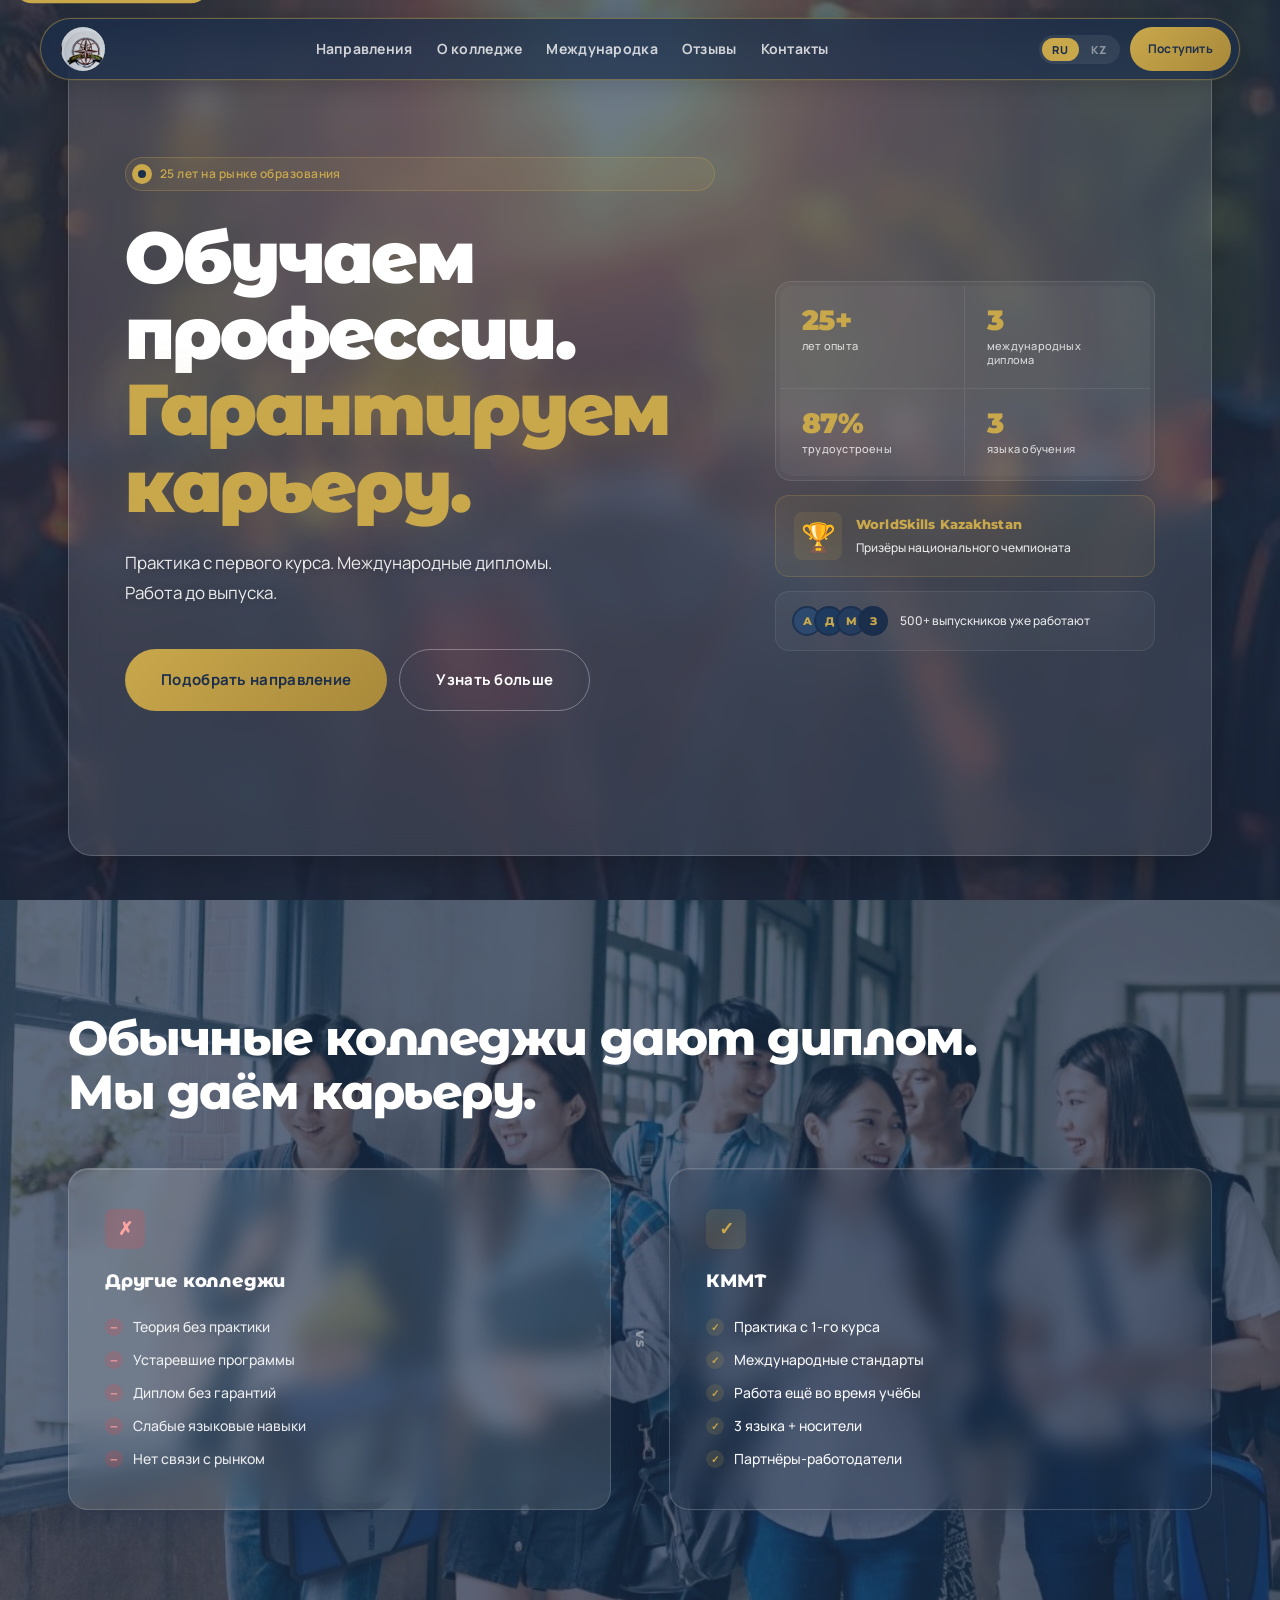
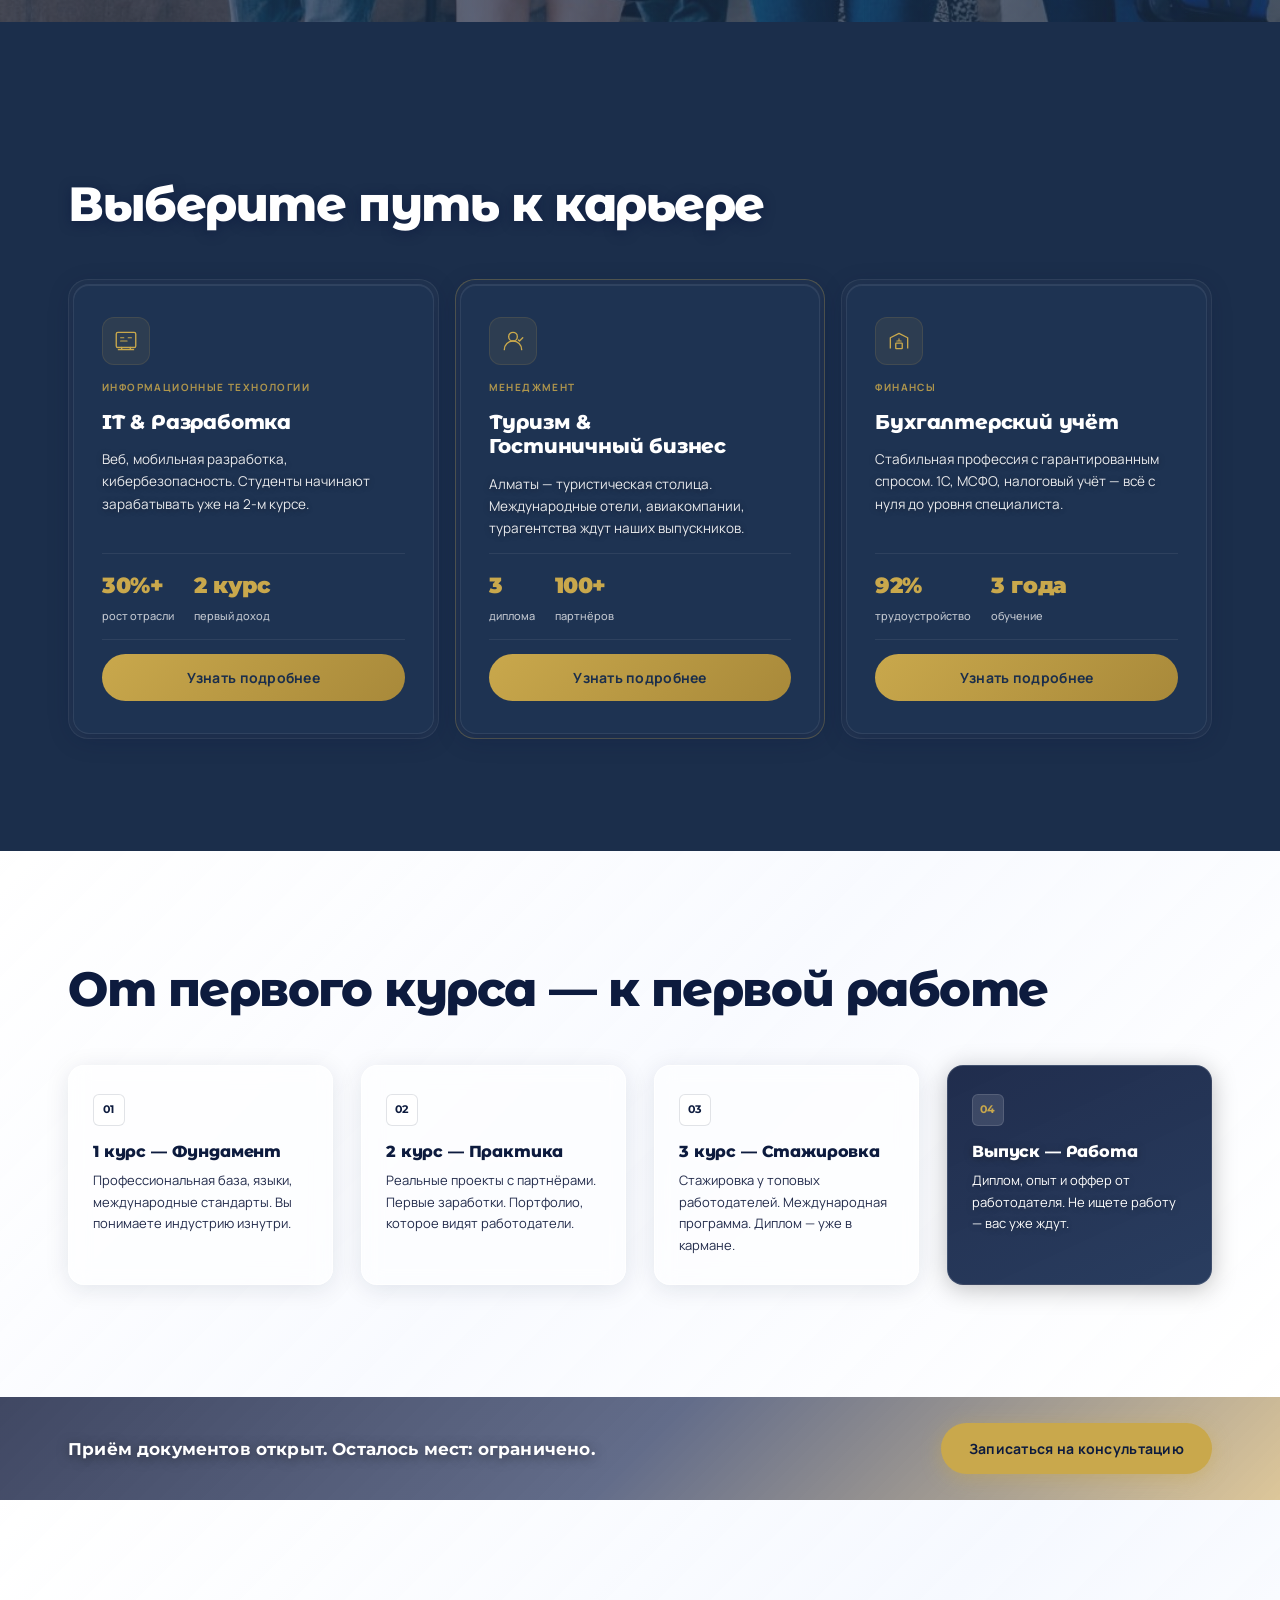
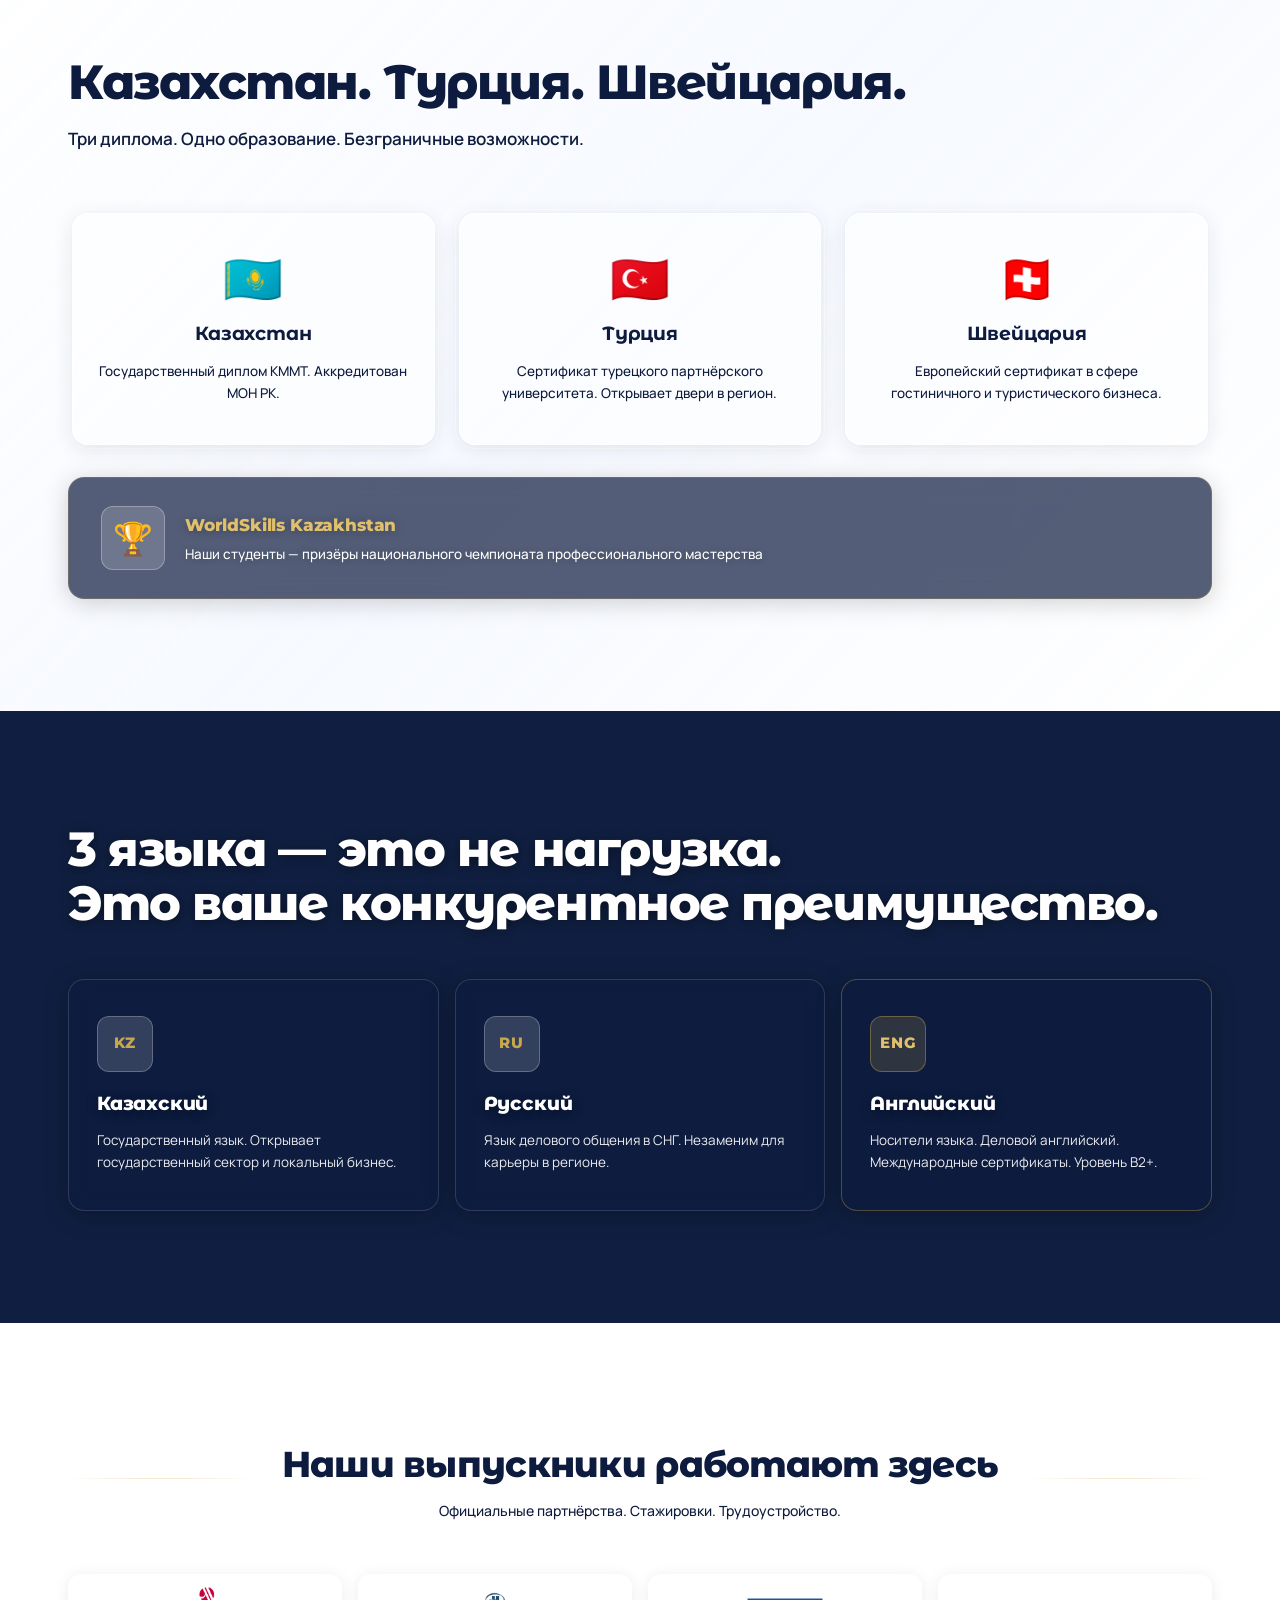
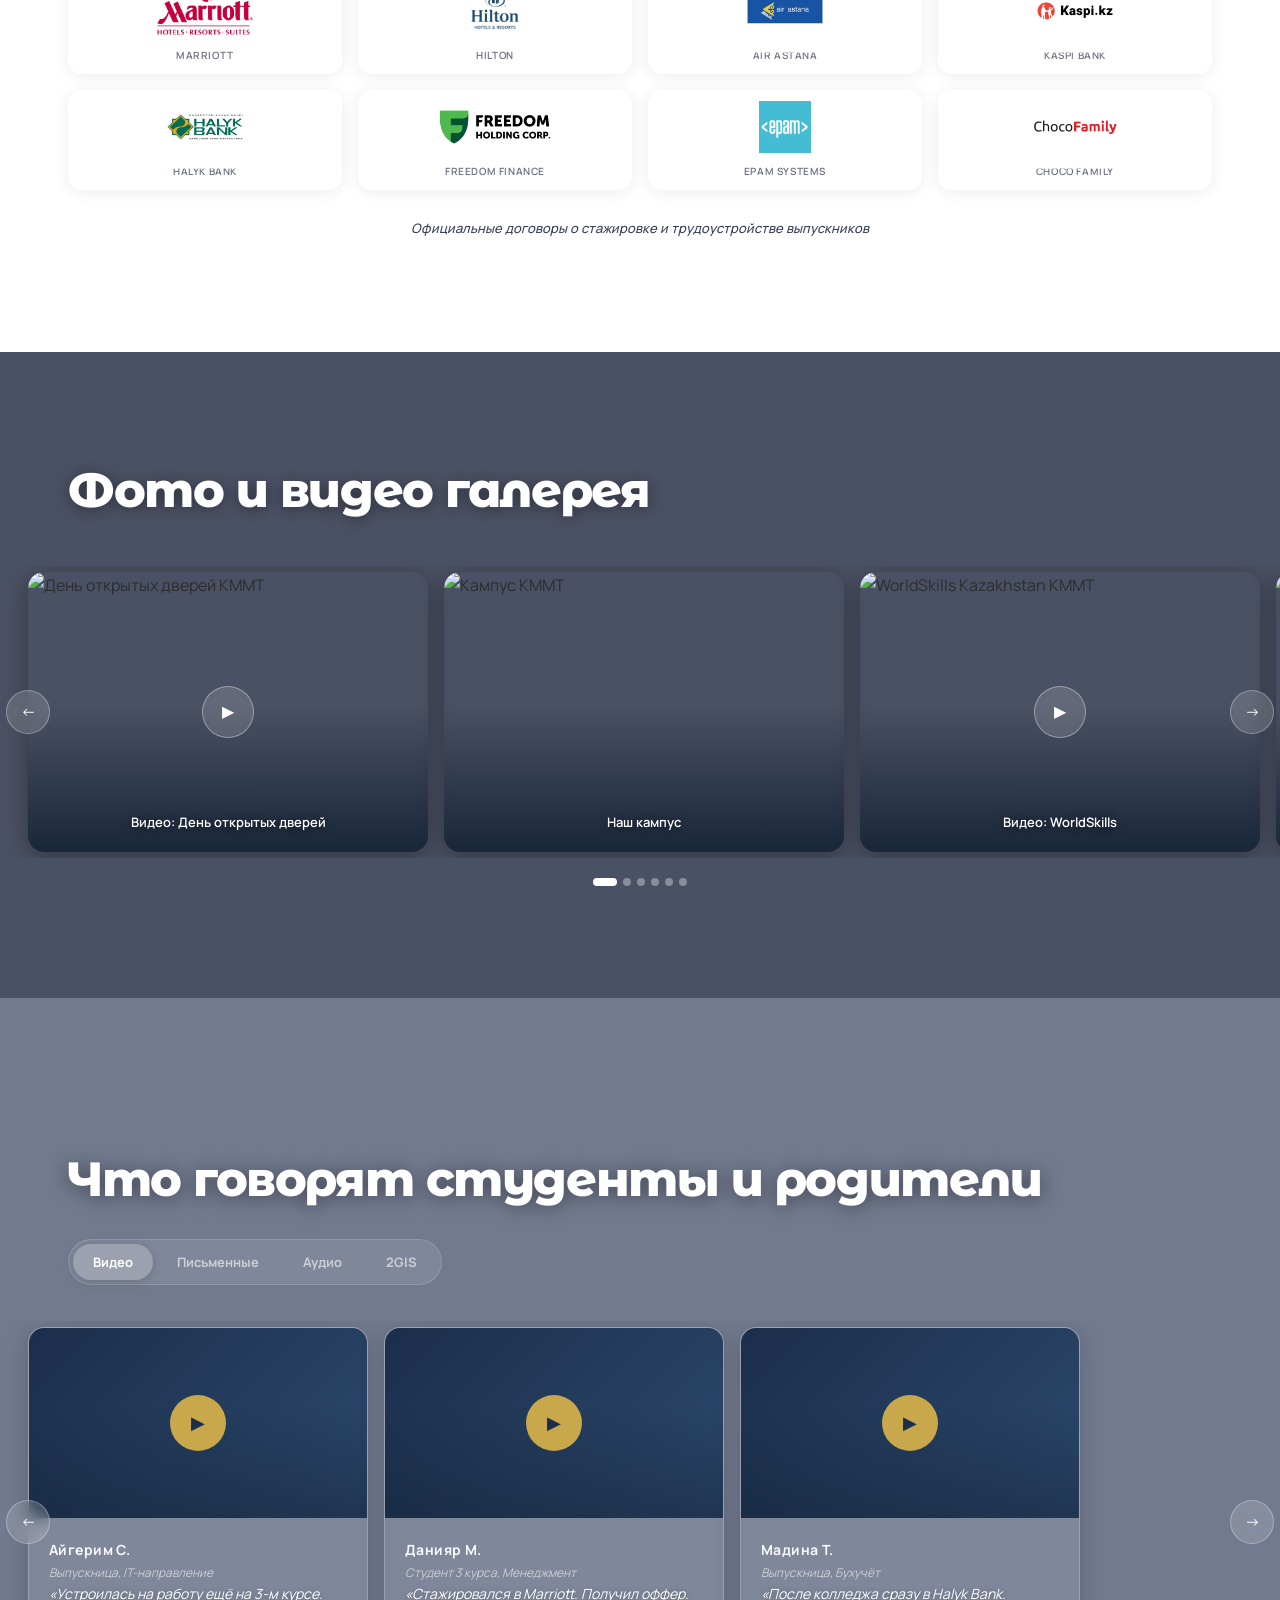
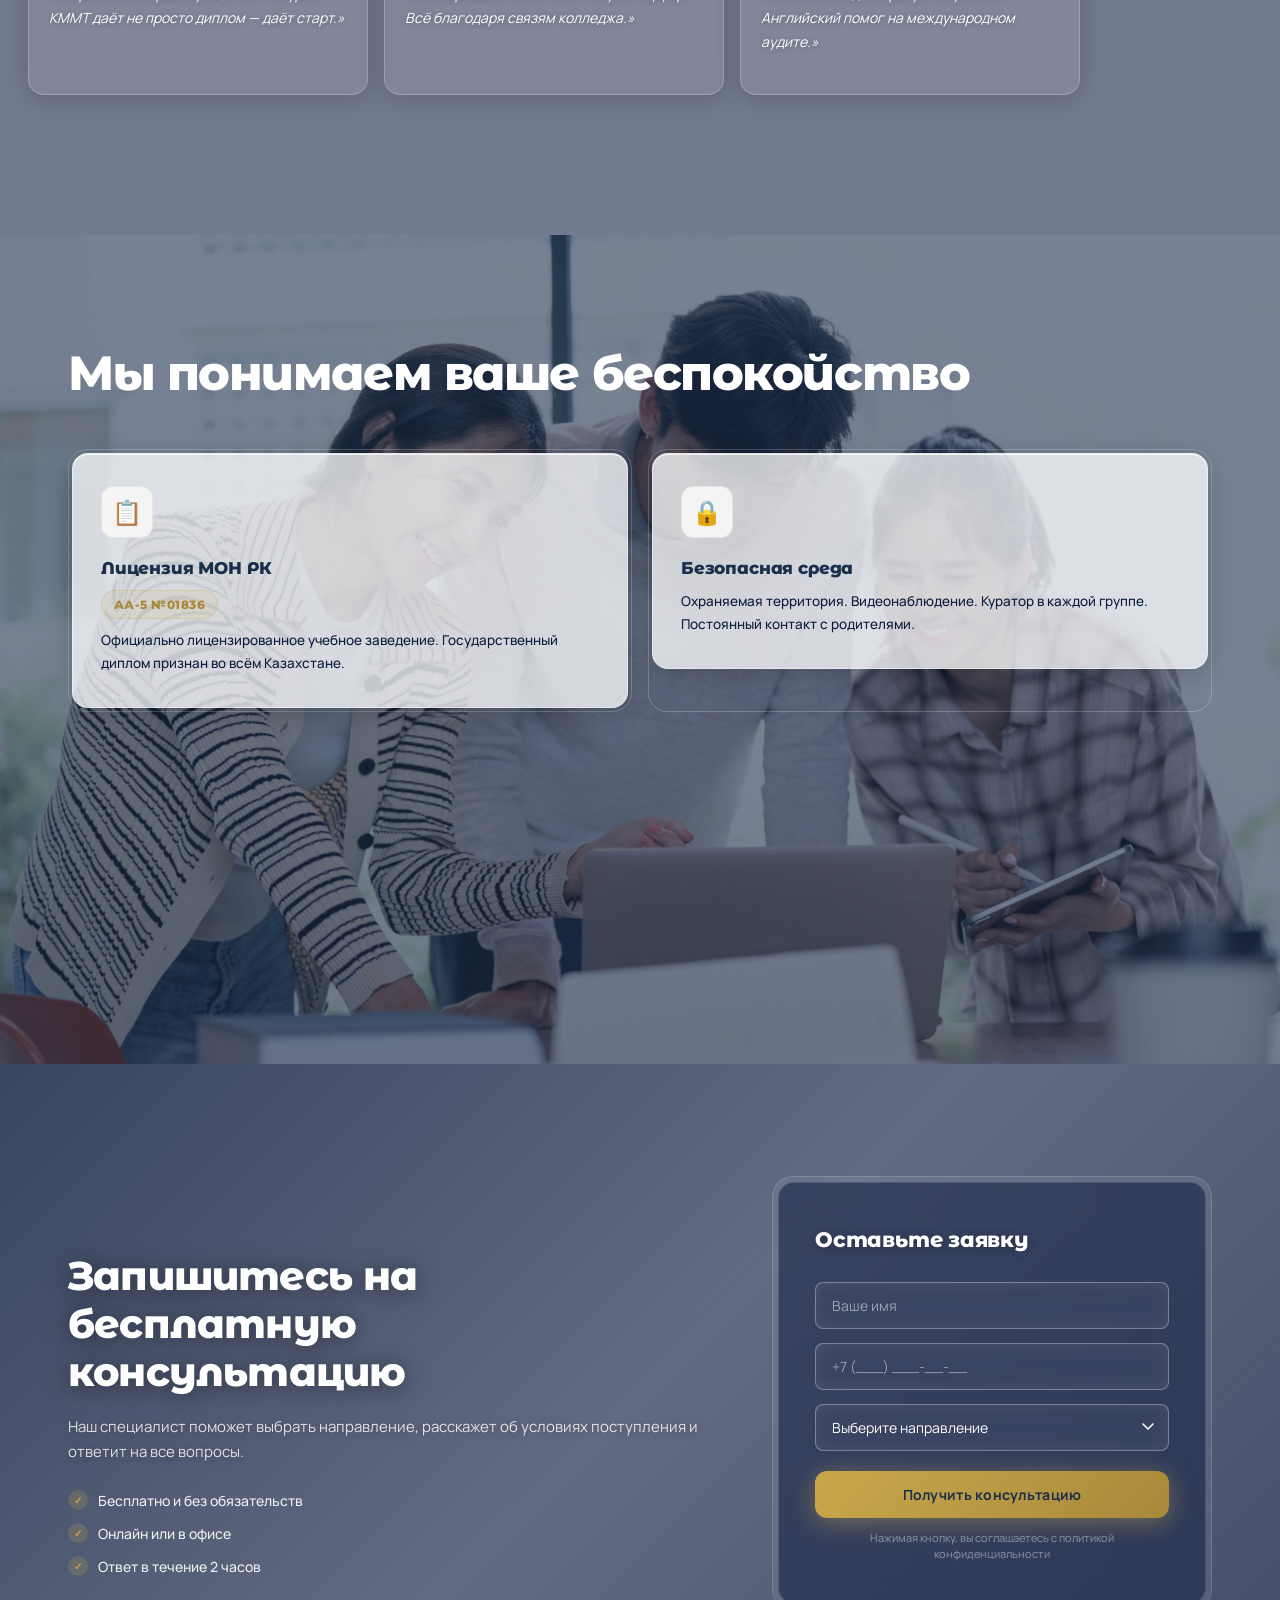
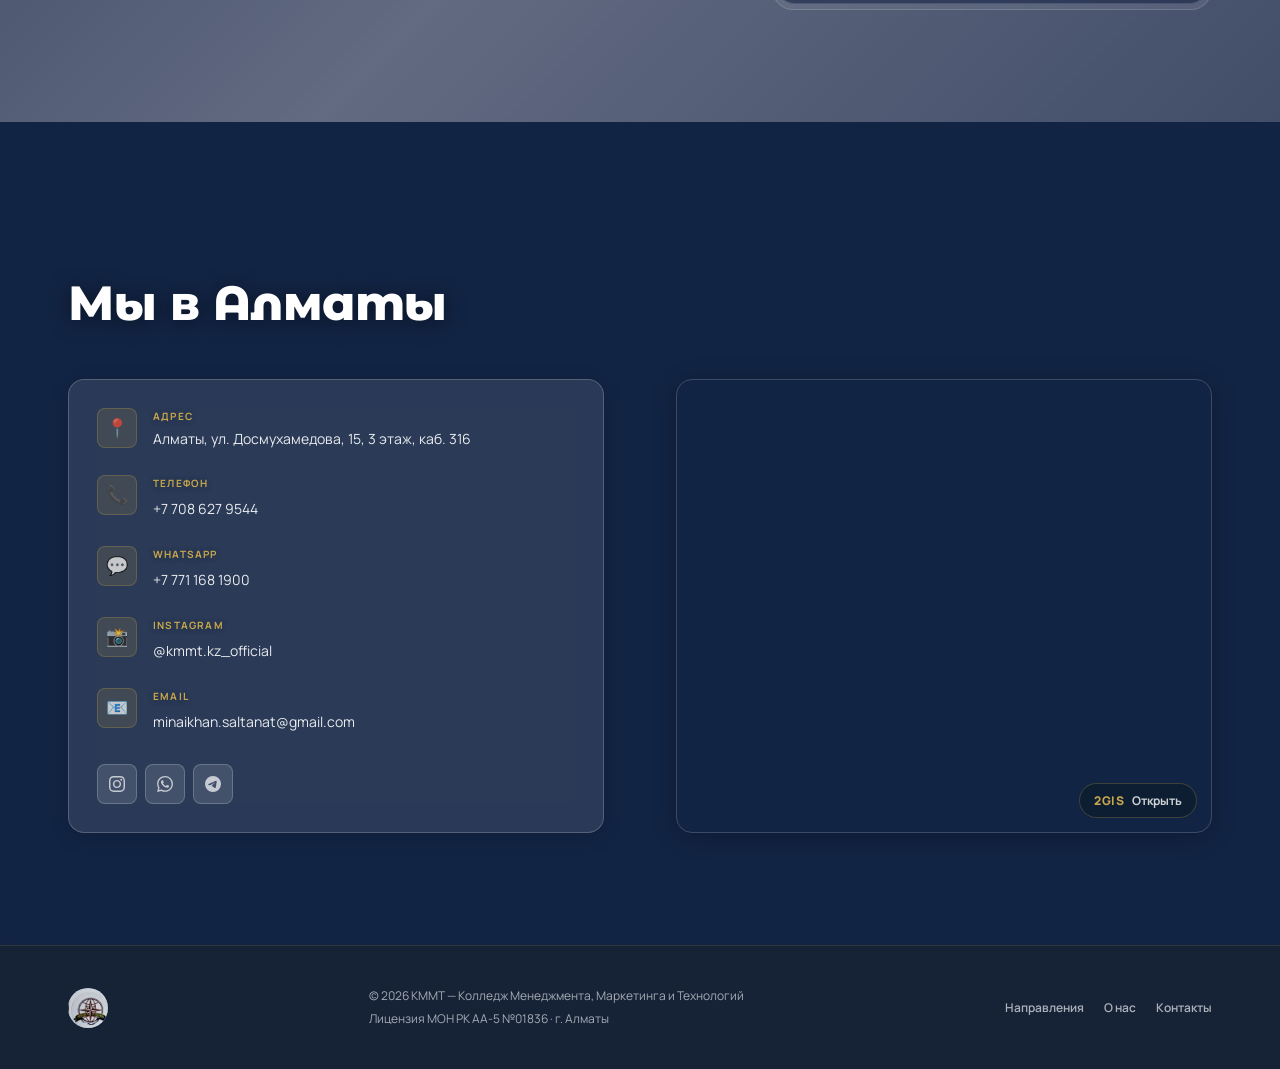
==== index.html @ 124bd76f "add all files" ====
<!DOCTYPE html>
<html lang="ru">
<head>
  <meta charset="UTF-8">
  <meta name="viewport" content="width=device-width, initial-scale=1.0">
  <title>КММТ — Колледж Менеджмента, Маркетинга и Технологий</title>
  <meta name="description" content="КММТ — колледж где обучение заканчивается трудоустройством. IT, менеджмент, бухучёт. Алматы.">
  <link rel="preconnect" href="https://fonts.googleapis.com">
  <link rel="preconnect" href="https://fonts.gstatic.com" crossorigin>
  <link href="https://fonts.googleapis.com/css2?family=Manrope:wght@300;400;500;600;700;800&family=Montserrat:wght@400;500;600;700;800;900&display=swap" rel="stylesheet">
  <link rel="stylesheet" href="styles.css">
</head>
<body>

<a href="#main" class="skip-link" data-ru="Перейти к содержимому" data-kz="Мазмұнға өту">Перейти к содержимому</a>

<!-- ========== HEADER ========== -->
<header class="header" id="header">
  <div class="container header__inner">
    <a href="#" class="header__logo">
      <img src="Logo k.png" alt="КММТ" class="header__logo-img">
    </a>
    <nav class="header__nav" id="nav">
      <a href="#programs" class="header__nav-link" data-ru="Направления" data-kz="Бағыттар">Направления</a>
      <a href="#about" class="header__nav-link" data-ru="О колледже" data-kz="Колледж туралы">О колледже</a>
      <a href="#international" class="header__nav-link" data-ru="Международка" data-kz="Халықаралық">Международка</a>
      <a href="#reviews" class="header__nav-link" data-ru="Отзывы" data-kz="Пікірлер">Отзывы</a>
      <a href="#contacts" class="header__nav-link" data-ru="Контакты" data-kz="Байланыс">Контакты</a>
    </nav>
    <div class="header__actions">
      <div class="lang-switcher">
        <button class="lang-btn active" data-lang="ru">RU</button>
        <span class="lang-divider">|</span>
        <button class="lang-btn" data-lang="kz">KZ</button>
      </div>
      <a href="#cta" class="btn btn--gold header__cta" data-ru="Поступить" data-kz="Оқуға түсу">Поступить</a>
      <button class="burger" id="burger" aria-label="Menu">
        <span></span><span></span><span></span>
      </button>
    </div>
  </div>
</header>

<main id="main">

<!-- ========== HERO ========== -->
<section class="hero" id="home">
  <div class="hero__bg">
    <div class="hero__overlay"></div>
  </div>
  <div class="hero__orb"></div>
  <div class="container">
    <div class="hero__inner">

      <!-- LEFT: текст + CTA -->
      <div class="hero__left">
        <div class="hero__badge">
          <div class="hero__badge-dot"></div>
          <span data-ru="25 лет на рынке образования" data-kz="Білім нарығында 25 жыл">25 лет на рынке образования</span>
        </div>
        <h1 class="hero__title">
          <span class="hero__title-line" data-ru="Обучаем профессии." data-kz="Мамандықты терең игересіз.">Обучаем профессии.</span>
          <span class="hero__title-line hero__title-line--gold" data-ru="Гарантируем карьеру." data-kz="Кәсіби жұмыс орны бізден">Гарантируем карьеру.</span>
        </h1>
        <p class="hero__sub" data-ru="Практика с первого курса. Международные дипломы. Работа до выпуска." data-kz="Бірінші курстан тәжірибе. Халықаралық дипломдар. Бітіруге дейін жұмыс.">Практика с первого курса. Международные дипломы. Работа до выпуска.</p>
        <div class="hero__ctas">
          <a href="#cta" class="btn btn--gold btn--lg" data-ru="Подобрать направление" data-kz="Бағыт таңдау">
            Подобрать направление
            <span class="btn__icon">→</span>
          </a>
          <a href="#programs" class="btn btn--outline btn--lg" data-ru="Узнать больше" data-kz="Толығырақ білу">Узнать больше</a>
        </div>
      </div>

      <!-- RIGHT: stats + achievement card -->
      <div class="hero__right">
        <div class="hero__stats-shell">
          <div class="hero__stats">
            <div class="hero__stat">
              <span class="hero__stat-num">25+</span>
              <span class="hero__stat-label" data-ru="лет опыта" data-kz="жыл тәжірибе">лет опыта</span>
            </div>
            <div class="hero__stat">
              <span class="hero__stat-num">3</span>
              <span class="hero__stat-label" data-ru="международных диплома" data-kz="халықаралық диплом">международных диплома</span>
            </div>
            <div class="hero__stat">
              <span class="hero__stat-num">87%</span>
              <span class="hero__stat-label" data-ru="трудоустроены" data-kz="жұмысқа орналасқан">трудоустроены</span>
            </div>
            <div class="hero__stat">
              <span class="hero__stat-num">3</span>
              <span class="hero__stat-label" data-ru="языка обучения" data-kz="оқыту тілі">языка обучения</span>
            </div>
          </div>
        </div>
        <div class="hero__achievement">
          <div class="hero__ach-icon">🏆</div>
          <div class="hero__ach-text">
            <span class="hero__ach-title">WorldSkills Kazakhstan</span>
            <span class="hero__ach-sub" data-ru="Призёры национального чемпионата" data-kz="Ұлттық чемпионат жүлдегерлері">Призёры национального чемпионата</span>
          </div>
        </div>
        <div class="hero__trust">
          <div class="hero__trust-avatars">
            <div class="hero__trust-av" style="background:#2d4a6e">А</div>
            <div class="hero__trust-av" style="background:#1e3a5e">Д</div>
            <div class="hero__trust-av" style="background:#243d5e">М</div>
            <div class="hero__trust-av" style="background:#1B2E4B">З</div>
          </div>
          <p class="hero__trust-text" data-ru="500+ выпускников уже работают" data-kz="500+ түлек жұмыс істейді">500+ выпускников уже работают</p>
        </div>
      </div>

    </div>
  </div>
</section>

<!-- ========== PROBLEM ========== -->
<section class="problem section" id="about">
  <div class="container">
    <h2 class="section-title" data-ru="Обычные колледжи дают диплом.<br>Мы даём карьеру." data-kz="Қарапайым колледждер диплом береді.<br>Біз мансап береміз.">Обычные колледжи дают диплом.<br>Мы даём карьеру.</h2>
    <div class="problem__grid">
      <div class="problem__card problem__card--bad">
        <div class="problem__card-icon">✗</div>
        <h3 data-ru="Другие колледжи" data-kz="Басқа колледждер">Другие колледжи</h3>
        <ul>
          <li data-ru="Теория без практики" data-kz="Тәжірибесіз теория">Теория без практики</li>
          <li data-ru="Устаревшие программы" data-kz="Ескірген бағдарламалар">Устаревшие программы</li>
          <li data-ru="Диплом без гарантий" data-kz="Кепілдіксіз диплом">Диплом без гарантий</li>
          <li data-ru="Слабые языковые навыки" data-kz="Нашар тілдік дағдылар">Слабые языковые навыки</li>
          <li data-ru="Нет связи с рынком" data-kz="Нарықпен байланыс жоқ">Нет связи с рынком</li>
        </ul>
      </div>
      <div class="problem__vs">VS</div>
      <div class="problem__card problem__card--good">
        <div class="problem__card-icon">✓</div>
        <h3 data-ru="КММТ" data-kz="КММТ">КММТ</h3>
        <ul>
          <li data-ru="Практика с 1-го курса" data-kz="1-ші курстан тәжірибе">Практика с 1-го курса</li>
          <li data-ru="Международные стандарты" data-kz="Халықаралық стандарттар">Международные стандарты</li>
          <li data-ru="Работа ещё во время учёбы" data-kz="Оқу кезінде жұмыс">Работа ещё во время учёбы</li>
          <li data-ru="3 языка + носители" data-kz="3 тіл + тасымалдаушылар">3 языка + носители</li>
          <li data-ru="Партнёры-работодатели" data-kz="Серіктес жұмыс берушілер">Партнёры-работодатели</li>
        </ul>
      </div>
    </div>
  </div>
</section>

<!-- ========== PROGRAMS ========== -->
<section class="programs section section--dark" id="programs">
  <div class="container">
    <div class="section-label" data-ru="Направления обучения" data-kz="Оқыту бағыттары">Направления обучения</div>
    <h2 class="section-title section-title--light" data-ru="Выберите путь к карьере" data-kz="Мансап жолын таңдаңыз">Выберите путь к карьере</h2>
    <div class="programs__grid">

      <div class="program-card-shell">
        <div class="program-card">
          <div class="program-card__icon">
            <svg viewBox="0 0 48 48" fill="none"><rect x="6" y="8" width="36" height="28" rx="3" stroke="#C9A84C" stroke-width="2.5"/><path d="M16 36v4M32 36v4M10 40h28" stroke="#C9A84C" stroke-width="2.5" stroke-linecap="round"/><path d="M14 18h6M14 24h12M28 18h6" stroke="#C9A84C" stroke-width="2" stroke-linecap="round"/></svg>
          </div>
          <div class="program-card__tag" data-ru="Информационные технологии" data-kz="Ақпараттық технологиялар">Информационные технологии</div>
          <h3 class="program-card__title" data-ru="IT & Разработка" data-kz="IT & Бағдарламалау">IT & Разработка</h3>
          <p class="program-card__desc" data-ru="Веб, мобильная разработка, кибербезопасность. Студенты начинают зарабатывать уже на 2-м курсе." data-kz="Веб, мобильді әзірлеу, киберқауіпсіздік. Студенттер 2-ші курстан табыс таба бастайды.">Веб, мобильная разработка, кибербезопасность. Студенты начинают зарабатывать уже на 2-м курсе.</p>
          <div class="program-card__stats">
            <div class="program-card__stat">
              <span class="program-card__stat-num">30%+</span>
              <span class="program-card__stat-label" data-ru="рост отрасли" data-kz="сала өсімі">рост отрасли</span>
            </div>
            <div class="program-card__stat">
              <span class="program-card__stat-num">2 курс</span>
              <span class="program-card__stat-label" data-ru="первый доход" data-kz="бірінші табыс">первый доход</span>
            </div>
          </div>
          <button class="btn btn--gold prog-open-btn" data-modal="it" data-ru="Узнать подробнее" data-kz="Толығырақ білу">Узнать подробнее <span class="btn__icon">→</span></button>
        </div>
      </div>

      <div class="program-card-shell program-card-shell--featured">
        <div class="program-card">
<div class="program-card__icon">
            <svg viewBox="0 0 48 48" fill="none"><circle cx="24" cy="16" r="8" stroke="#C9A84C" stroke-width="2.5"/><path d="M8 40c0-8.837 7.163-16 16-16s16 7.163 16 16" stroke="#C9A84C" stroke-width="2.5" stroke-linecap="round"/><path d="M34 22l2 2 6-6" stroke="#C9A84C" stroke-width="2.5" stroke-linecap="round" stroke-linejoin="round"/></svg>
          </div>
          <div class="program-card__tag" data-ru="Менеджмент" data-kz="Менеджмент">Менеджмент</div>
          <h3 class="program-card__title" data-ru="Туризм & Гостиничный бизнес" data-kz="Туризм & Қонақ үй бизнесі">Туризм & Гостиничный бизнес</h3>
          <p class="program-card__desc" data-ru="Алматы — туристическая столица. Международные отели, авиакомпании, турагентства ждут наших выпускников." data-kz="Алматы — туристік астана. Халықаралық қонақ үйлер, авиакомпаниялар, турагенттіктер түлектерімізді күтеді.">Алматы — туристическая столица. Международные отели, авиакомпании, турагентства ждут наших выпускников.</p>
          <div class="program-card__stats">
            <div class="program-card__stat">
              <span class="program-card__stat-num">3</span>
              <span class="program-card__stat-label" data-ru="диплома" data-kz="диплом">диплома</span>
            </div>
            <div class="program-card__stat">
              <span class="program-card__stat-num">100+</span>
              <span class="program-card__stat-label" data-ru="партнёров" data-kz="серіктес">партнёров</span>
            </div>
          </div>
          <button class="btn btn--gold prog-open-btn" data-modal="tourism" data-ru="Узнать подробнее" data-kz="Толығырақ білу">Узнать подробнее <span class="btn__icon">→</span></button>
        </div>
      </div>

      <div class="program-card-shell">
        <div class="program-card">
          <div class="program-card__icon">
            <svg viewBox="0 0 48 48" fill="none"><path d="M8 38V18l16-8 16 8v20" stroke="#C9A84C" stroke-width="2.5" stroke-linejoin="round"/><rect x="18" y="28" width="12" height="10" rx="1" stroke="#C9A84C" stroke-width="2.5"/><path d="M20 24h8M24 20v4" stroke="#C9A84C" stroke-width="2" stroke-linecap="round"/></svg>
          </div>
          <div class="program-card__tag" data-ru="Финансы" data-kz="Қаржы">Финансы</div>
          <h3 class="program-card__title" data-ru="Бухгалтерский учёт" data-kz="Бухгалтерлік есеп">Бухгалтерский учёт</h3>
          <p class="program-card__desc" data-ru="Стабильная профессия с гарантированным спросом. 1С, МСФО, налоговый учёт — всё с нуля до уровня специалиста." data-kz="Тұрақты кәсіп, сұраныс кепілдендірілген. 1С, ХҚЕС, салық есебі — нөлден маман деңгейіне дейін.">Стабильная профессия с гарантированным спросом. 1С, МСФО, налоговый учёт — всё с нуля до уровня специалиста.</p>
          <div class="program-card__stats">
            <div class="program-card__stat">
              <span class="program-card__stat-num">92%</span>
              <span class="program-card__stat-label" data-ru="трудоустройство" data-kz="жұмысқа орналасу">трудоустройство</span>
            </div>
            <div class="program-card__stat">
              <span class="program-card__stat-num">3 года</span>
              <span class="program-card__stat-label" data-ru="обучение" data-kz="оқыту">обучение</span>
            </div>
          </div>
          <button class="btn btn--gold prog-open-btn" data-modal="accounting" data-ru="Узнать подробнее" data-kz="Толығырақ білу">Узнать подробнее <span class="btn__icon">→</span></button>
        </div>
      </div>

    </div>
  </div>
</section>

<!-- ========== HOW IT WORKS ========== -->
<section class="journey section" id="journey">
  <div class="container">
    <h2 class="section-title" data-ru="От первого курса — к первой работе" data-kz="Бірінші курстан — бірінші жұмысқа">От первого курса — к первой работе</h2>
    <div class="journey__steps">
      <div class="journey__step">
        <div class="journey__step-num">01</div>
        <div class="journey__step-content">
          <h3 data-ru="1 курс — Фундамент" data-kz="1 курс — Іргетас">1 курс — Фундамент</h3>
          <p data-ru="Профессиональная база, языки, международные стандарты. Вы понимаете индустрию изнутри." data-kz="Кәсіби база, тілдер, халықаралық стандарттар. Саланы іштен түсінесіз.">Профессиональная база, языки, международные стандарты. Вы понимаете индустрию изнутри.</p>
        </div>
      </div>
      <div class="journey__connector"></div>
      <div class="journey__step">
        <div class="journey__step-num">02</div>
        <div class="journey__step-content">
          <h3 data-ru="2 курс — Практика" data-kz="2 курс — Тәжірибе">2 курс — Практика</h3>
          <p data-ru="Реальные проекты с партнёрами. Первые заработки. Портфолио, которое видят работодатели." data-kz="Серіктестермен нақты жобалар. Алғашқы табыс. Жұмыс берушілер көретін портфолио.">Реальные проекты с партнёрами. Первые заработки. Портфолио, которое видят работодатели.</p>
        </div>
      </div>
      <div class="journey__connector"></div>
      <div class="journey__step">
        <div class="journey__step-num">03</div>
        <div class="journey__step-content">
          <h3 data-ru="3 курс — Стажировка" data-kz="3 курс — Тағылымдама">3 курс — Стажировка</h3>
          <p data-ru="Стажировка у топовых работодателей. Международная программа. Диплом — уже в кармане." data-kz="Үздік жұмыс берушілерде тағылымдама. Халықаралық бағдарлама. Диплом — қолда.">Стажировка у топовых работодателей. Международная программа. Диплом — уже в кармане.</p>
        </div>
      </div>
      <div class="journey__connector"></div>
      <div class="journey__step journey__step--gold">
        <div class="journey__step-num">04</div>
        <div class="journey__step-content">
          <h3 data-ru="Выпуск — Работа" data-kz="Бітіру — Жұмыс">Выпуск — Работа</h3>
          <p data-ru="Диплом, опыт и оффер от работодателя. Не ищете работу — вас уже ждут." data-kz="Диплом, тәжірибе және жұмыс берушінің ұсынысы. Жұмыс іздемейсіз - сізді күтеді.">Диплом, опыт и оффер от работодателя. Не ищете работу — вас уже ждут.</p>
        </div>
      </div>
    </div>
  </div>
</section>

<!-- ========== CTA STRIP 1 ========== -->
<section class="cta-strip">
  <div class="container cta-strip__inner">
    <p data-ru="Приём документов открыт. Осталось мест: ограничено." data-kz="Құжат қабылдау ашық. Орындар шектеулі.">Приём документов открыт. Осталось мест: ограничено.</p>
    <a href="https://wa.me/77711681900?text=%D0%97%D0%B4%D1%80%D0%B0%D0%B2%D1%81%D1%82%D0%B2%D1%83%D0%B9%D1%82%D0%B5!%20%D0%A5%D0%BE%D1%87%D1%83%20%D0%B7%D0%B0%D0%BF%D0%B8%D1%81%D0%B0%D1%82%D1%8C%D1%81%D1%8F%20%D0%BD%D0%B0%20%D0%BA%D0%BE%D0%BD%D1%81%D1%83%D0%BB%D1%8C%D1%82%D0%B0%D1%86%D0%B8%D1%8E" target="_blank" rel="noopener" class="btn btn--gold" data-ru="Записаться на консультацию" data-kz="Кеңеске жазылу">Записаться на консультацию</a>
  </div>
</section>

<!-- ========== INTERNATIONAL ========== -->
<section class="international section" id="international">
  <div class="container">
    <div class="section-label" data-ru="Международная программа" data-kz="Халықаралық бағдарлама">Международная программа</div>
    <h2 class="section-title" data-ru="Казахстан. Турция. Швейцария." data-kz="Қазақстан. Түркия. Швейцария.">Казахстан. Турция. Швейцария.</h2>
    <p class="section-sub" data-ru="Три диплома. Одно образование. Безграничные возможности." data-kz="Үш диплом. Бір білім. Шексіз мүмкіндіктер.">Три диплома. Одно образование. Безграничные возможности.</p>
    <div class="intl__grid">
      <div class="intl__card-shell">
        <div class="intl__card">
          <div class="intl__flag">🇰🇿</div>
          <h3 data-ru="Казахстан" data-kz="Қазақстан">Казахстан</h3>
          <p data-ru="Государственный диплом КММТ. Аккредитован МОН РК." data-kz="КММТ мемлекеттік дипломы. ҚР БҒМ аккредиттелген.">Государственный диплом КММТ. Аккредитован МОН РК.</p>
        </div>
      </div>
      <div class="intl__card-shell">
        <div class="intl__card">
          <div class="intl__flag">🇹🇷</div>
          <h3 data-ru="Турция" data-kz="Түркия">Турция</h3>
          <p data-ru="Сертификат турецкого партнёрского университета. Открывает двери в регион." data-kz="Түрік серіктес университетінің сертификаты. Аймаққа есік ашады.">Сертификат турецкого партнёрского университета. Открывает двери в регион.</p>
        </div>
      </div>
      <div class="intl__card-shell">
        <div class="intl__card">
          <div class="intl__flag">🇨🇭</div>
          <h3 data-ru="Швейцария" data-kz="Швейцария">Швейцария</h3>
          <p data-ru="Европейский сертификат в сфере гостиничного и туристического бизнеса." data-kz="Қонақ үй және туристік бизнес саласындағы еуропалық сертификат.">Европейский сертификат в сфере гостиничного и туристического бизнеса.</p>
        </div>
      </div>
    </div>
    <div class="intl__worldskills">
      <div class="intl__ws-icon">🏆</div>
      <div class="intl__ws-text">
        <strong data-ru="WorldSkills Kazakhstan" data-kz="WorldSkills Қазақстан">WorldSkills Kazakhstan</strong>
        <p data-ru="Наши студенты — призёры национального чемпионата профессионального мастерства" data-kz="Студенттеріміз — кәсіби шеберлік ұлттық чемпионатының жүлдегерлері">Наши студенты — призёры национального чемпионата профессионального мастерства</p>
      </div>
    </div>
  </div>
</section>

<!-- ========== LANGUAGES ========== -->
<section class="languages section section--dark" id="languages">
  <div class="container">
    <h2 class="section-title section-title--light" data-ru="3 языка — это не нагрузка.<br>Это ваше конкурентное преимущество." data-kz="3 тіл — бұл қиындық емес.<br>Бұл сіздің бәсекелестік артықшылығыңыз.">3 языка — это не нагрузка.<br>Это ваше конкурентное преимущество.</h2>
    <div class="lang__grid">
      <div class="lang__card">
        <div class="lang__icon">KZ</div>
        <h3 data-ru="Казахский" data-kz="Қазақша">Казахский</h3>
        <p data-ru="Государственный язык. Открывает государственный сектор и локальный бизнес." data-kz="Мемлекеттік тіл. Мемлекеттік сектор мен жергілікті бизнеске жол ашады.">Государственный язык. Открывает государственный сектор и локальный бизнес.</p>
      </div>
      <div class="lang__card">
        <div class="lang__icon">RU</div>
        <h3 data-ru="Русский" data-kz="Орысша">Русский</h3>
        <p data-ru="Язык делового общения в СНГ. Незаменим для карьеры в регионе." data-kz="ТМД-дағы іскерлік қарым-қатынас тілі. Аймақтағы мансапта орынбасарсыз.">Язык делового общения в СНГ. Незаменим для карьеры в регионе.</p>
      </div>
      <div class="lang__card lang__card--featured">
        <div class="lang__icon">ENG</div>
        <h3 data-ru="Английский" data-kz="Ағылшынша">Английский</h3>
        <p data-ru="Носители языка. Деловой английский. Международные сертификаты. Уровень B2+." data-kz="Тіл иелері. Іскерлік ағылшын. Халықаралық сертификаттар. B2+ деңгейі.">Носители языка. Деловой английский. Международные сертификаты. Уровень B2+.</p>
      </div>
    </div>
  </div>
</section>

<!-- ========== PARTNERS ========== -->
<section class="partners section" id="partners">
  <div class="container">

    <div class="trust-header">
      <div class="trust-header__line"></div>
      <div class="trust-header__text">
        <h2 class="trust-header__title" data-ru="Наши выпускники работают здесь" data-kz="Түлектеріміз осында жұмыс істейді">Наши выпускники работают здесь</h2>
        <p class="trust-header__sub" data-ru="Официальные партнёрства. Стажировки. Трудоустройство." data-kz="Ресми серіктестіктер. Тағылымдамалар. Жұмысқа орналасу.">Официальные партнёрства. Стажировки. Трудоустройство.</p>
      </div>
      <div class="trust-header__line"></div>
    </div>

    <div class="trust-grid">

      <div class="trust-card">
        <div class="trust-logo-wrap">
          <img class="trust-logo" src="logos/marriott.jfif" alt="Marriott Hotels">
        </div>
        <span class="trust-name">Marriott</span>
      </div>

      <div class="trust-card">
        <div class="trust-logo-wrap">
          <img class="trust-logo" src="logos/hilton.jfif" alt="Hilton">
        </div>
        <span class="trust-name">Hilton</span>
      </div>

      <div class="trust-card">
        <div class="trust-logo-wrap">
          <img class="trust-logo trust-logo--xl" src="logos/air-astana.jfif" alt="Air Astana">
        </div>
        <span class="trust-name">Air Astana</span>
      </div>

      <div class="trust-card">
        <div class="trust-logo-wrap">
          <img class="trust-logo trust-logo--xl" src="logos/kaspi.jfif" alt="Kaspi Bank">
        </div>
        <span class="trust-name">Kaspi Bank</span>
      </div>

      <div class="trust-card">
        <div class="trust-logo-wrap">
          <img class="trust-logo trust-logo--xl" src="logos/halyk-bank.jfif" alt="Halyk Bank">
        </div>
        <span class="trust-name">Halyk Bank</span>
      </div>

      <div class="trust-card">
        <div class="trust-logo-wrap">
          <img class="trust-logo trust-logo--lg" src="logos/freedom.jfif" alt="Freedom Finance">
        </div>
        <span class="trust-name">Freedom Finance</span>
      </div>

      <div class="trust-card">
        <div class="trust-logo-wrap">
          <img class="trust-logo" src="logos/epam.jfif" alt="EPAM Systems">
        </div>
        <span class="trust-name">EPAM Systems</span>
      </div>

      <div class="trust-card">
        <div class="trust-logo-wrap">
          <img class="trust-logo trust-logo--xl" src="logos/choco.jfif" alt="Choco Family">
        </div>
        <span class="trust-name">Choco Family</span>
      </div>

    </div>

    <p class="trust-footnote" data-ru="Официальные договоры о стажировке и трудоустройстве выпускников" data-kz="Тағылымдама және түлектерді жұмысқа орналастыру туралы ресми шарттар">Официальные договоры о стажировке и трудоустройстве выпускников</p>

  </div>
</section>

<!-- ========== GALLERY ========== -->
<section class="gallery section section--grey" id="gallery">
  <div class="container">
    <h2 class="section-title" data-ru="Фото и видео галерея" data-kz="Фото және видео галерея">Фото и видео галерея</h2>
  </div>
  <div class="gallery__carousel-wrap">
    <div class="gallery__carousel" id="galleryCarousel">
      <div class="gallery__slide">
        <div class="gallery__item gallery__item--video">
          <img src="https://picsum.photos/seed/kmmt-openday/800/560" alt="День открытых дверей КММТ" class="gallery__img" loading="lazy">
          <div class="gallery__play-icon">▶</div>
          <span class="gallery__caption" data-ru="Видео: День открытых дверей" data-kz="Бейне: Ашық есіктер күні">Видео: День открытых дверей</span>
        </div>
      </div>
      <div class="gallery__slide">
        <div class="gallery__item">
          <img src="https://picsum.photos/seed/college-campus-almaty/800/560" alt="Кампус КММТ" class="gallery__img" loading="lazy">
          <span class="gallery__caption" data-ru="Наш кампус" data-kz="Біздің кампус">Наш кампус</span>
        </div>
      </div>
      <div class="gallery__slide">
        <div class="gallery__item gallery__item--video">
          <img src="https://picsum.photos/seed/worldskills-skills/800/560" alt="WorldSkills Kazakhstan КММТ" class="gallery__img" loading="lazy">
          <div class="gallery__play-icon">▶</div>
          <span class="gallery__caption" data-ru="Видео: WorldSkills" data-kz="Бейне: WorldSkills">Видео: WorldSkills</span>
        </div>
      </div>
      <div class="gallery__slide">
        <div class="gallery__item">
          <img src="https://picsum.photos/seed/classroom-students-lecture/800/560" alt="Занятия в КММТ" class="gallery__img" loading="lazy">
          <span class="gallery__caption" data-ru="Занятия" data-kz="Сабақтар">Занятия</span>
        </div>
      </div>
      <div class="gallery__slide">
        <div class="gallery__item">
          <img src="https://picsum.photos/seed/graduation-ceremony-alumni/800/560" alt="Выпускники КММТ" class="gallery__img" loading="lazy">
          <span class="gallery__caption" data-ru="Выпускники" data-kz="Түлектер">Выпускники</span>
        </div>
      </div>
      <div class="gallery__slide">
        <div class="gallery__item gallery__item--video">
          <img src="https://picsum.photos/seed/hotel-internship-marriott/800/560" alt="Стажировка студентов КММТ" class="gallery__img" loading="lazy">
          <div class="gallery__play-icon">▶</div>
          <span class="gallery__caption" data-ru="Видео: Стажировка" data-kz="Бейне: Тағылымдама">Видео: Стажировка</span>
        </div>
      </div>
    </div>
    <button class="carousel-btn carousel-btn--prev" id="galleryPrev" aria-label="Previous">&#8592;</button>
    <button class="carousel-btn carousel-btn--next" id="galleryNext" aria-label="Next">&#8594;</button>
  </div>
  <div class="carousel-dots" id="galleryDots"></div>
</section>

<!-- ========== REVIEWS ========== -->
<section class="reviews section" id="reviews">
  <div class="container">
    <div class="section-label" data-ru="Отзывы" data-kz="Пікірлер">Отзывы</div>
    <h2 class="section-title" data-ru="Что говорят студенты и родители" data-kz="Студенттер мен ата-аналар <span style='color:#C9A84C'>ПІКІРІ</span>">Что говорят студенты и родители</h2>
    <div class="reviews__tabs">
      <button class="reviews__tab active" data-tab="video" data-ru="Видео" data-kz="Бейне">Видео</button>
      <button class="reviews__tab" data-tab="text" data-ru="Письменные" data-kz="Жазбаша">Письменные</button>
      <button class="reviews__tab" data-tab="audio" data-ru="Аудио" data-kz="Аудио">Аудио</button>
      <button class="reviews__tab" data-tab="2gis" data-ru="2GIS" data-kz="2GIS">2GIS</button>
    </div>
  </div>
  <div class="reviews__carousel-wrap">

    <!-- Video Reviews -->
    <div class="reviews__panel active" id="tab-video">
      <div class="reviews__carousel" id="videoCarousel">
        <div class="review-card review-card--video">
          <div class="review-card__video-thumb">
            <div class="review-card__play">▶</div>
          </div>
          <div class="review-card__body">
            <div class="review-card__name">Айгерим С.</div>
            <div class="review-card__role" data-ru="Выпускница, IT-направление" data-kz="Түлек, IT-бағыты">Выпускница, IT-направление</div>
            <p class="review-card__text" data-ru="«Устроилась на работу ещё на 3-м курсе. КММТ даёт не просто диплом — даёт старт.»" data-kz="«3-ші курста жұмысқа орналастым. КММТ тек диплом бермейді — бастама береді.»">«Устроилась на работу ещё на 3-м курсе. КММТ даёт не просто диплом — даёт старт.»</p>
          </div>
        </div>
        <div class="review-card review-card--video">
          <div class="review-card__video-thumb">
            <div class="review-card__play">▶</div>
          </div>
          <div class="review-card__body">
            <div class="review-card__name">Данияр М.</div>
            <div class="review-card__role" data-ru="Студент 3 курса, Менеджмент" data-kz="3 курс студенті, Менеджмент">Студент 3 курса, Менеджмент</div>
            <p class="review-card__text" data-ru="«Стажировался в Marriott. Получил оффер. Всё благодаря связям колледжа.»" data-kz="«Marriott-та тағылымдамадан өттім. Ұсыныс алдым. Барлығы колледждің байланыстары арқасында.»">«Стажировался в Marriott. Получил оффер. Всё благодаря связям колледжа.»</p>
          </div>
        </div>
        <div class="review-card review-card--video">
          <div class="review-card__video-thumb">
            <div class="review-card__play">▶</div>
          </div>
          <div class="review-card__body">
            <div class="review-card__name">Мадина Т.</div>
            <div class="review-card__role" data-ru="Выпускница, Бухучёт" data-kz="Түлек, Бухгалтерлік есеп">Выпускница, Бухучёт</div>
            <p class="review-card__text" data-ru="«После колледжа сразу в Halyk Bank. Английский помог на международном аудите.»" data-kz="«Колледждің соңынан тікелей Halyk Bank. Халықаралық аудитте ағылшын тілі көмектесті.»">«После колледжа сразу в Halyk Bank. Английский помог на международном аудите.»</p>
          </div>
        </div>
      </div>
      <button class="carousel-btn carousel-btn--prev" data-carousel="videoCarousel">&#8592;</button>
      <button class="carousel-btn carousel-btn--next" data-carousel="videoCarousel">&#8594;</button>
    </div>

    <!-- Text Reviews -->
    <div class="reviews__panel" id="tab-text">
      <div class="reviews__carousel" id="textCarousel">
        <div class="review-card">
          <div class="review-card__stars">★★★★★</div>
          <p class="review-card__text" data-ru="«Моя дочь поступила без больших ожиданий, а вышла с тремя дипломами и работой. Рекомендую всем родителям!»" data-kz="«Қызым үлкен күтусіз түсті, ал үш дипломмен және жұмыспен шықты. Барлық ата-аналарға ұсынамын!»">«Моя дочь поступила без больших ожиданий, а вышла с тремя дипломами и работой. Рекомендую всем родителям!»</p>
          <div class="review-card__author">
            <div class="review-card__avatar">Н</div>
            <div>
              <div class="review-card__name">Нуржан К.</div>
              <div class="review-card__role" data-ru="Родитель выпускницы" data-kz="Түлектің ата-анасы">Родитель выпускницы</div>
            </div>
          </div>
        </div>
        <div class="review-card">
          <div class="review-card__stars">★★★★★</div>
          <p class="review-card__text" data-ru="«3 языка, практика с первого курса, международный диплом — здесь всё реально, не на бумаге.»" data-kz="«3 тіл, бірінші курстан тәжірибе, халықаралық диплом — мұнда бәрі шынайы, қағазда емес.»">«3 языка, практика с первого курса, международный диплом — здесь всё реально, не на бумаге.»</p>
          <div class="review-card__author">
            <div class="review-card__avatar">А</div>
            <div>
              <div class="review-card__name">Арман Б.</div>
              <div class="review-card__role" data-ru="Выпускник, IT 2023" data-kz="Түлек, IT 2023">Выпускник, IT 2023</div>
            </div>
          </div>
        </div>
        <div class="review-card">
          <div class="review-card__stars">★★★★★</div>
          <p class="review-card__text" data-ru="«Английский с носителями — это отдельный класс. Сейчас работаю в международной компании, КММТ открыл эту дверь.»" data-kz="«Тіл иелерімен ағылшын — бұл бөлек деңгей. Қазір халықаралық компанияда жұмыс істеймін, КММТ есік ашты.»">«Английский с носителями — это отдельный класс. Сейчас работаю в международной компании, КММТ открыл эту дверь.»</p>
          <div class="review-card__author">
            <div class="review-card__avatar">З</div>
            <div>
              <div class="review-card__name">Зарина Н.</div>
              <div class="review-card__role" data-ru="Выпускница, Менеджмент 2022" data-kz="Түлек, Менеджмент 2022">Выпускница, Менеджмент 2022</div>
            </div>
          </div>
        </div>
      </div>
      <button class="carousel-btn carousel-btn--prev" data-carousel="textCarousel">&#8592;</button>
      <button class="carousel-btn carousel-btn--next" data-carousel="textCarousel">&#8594;</button>
    </div>

    <!-- Audio Reviews -->
    <div class="reviews__panel" id="tab-audio">
      <div class="reviews__carousel" id="audioCarousel">
        <div class="review-card review-card--audio">
          <div class="review-card__audio-player">
            <button class="audio-play-btn" aria-label="Play">▶</button>
            <div class="audio-waveform">
              <div class="audio-bar"></div><div class="audio-bar"></div><div class="audio-bar"></div>
              <div class="audio-bar"></div><div class="audio-bar"></div><div class="audio-bar"></div>
              <div class="audio-bar"></div><div class="audio-bar"></div><div class="audio-bar"></div>
              <div class="audio-bar"></div><div class="audio-bar"></div><div class="audio-bar"></div>
            </div>
            <span class="audio-duration">1:24</span>
          </div>
          <div class="review-card__name">Болат Е.</div>
          <div class="review-card__role" data-ru="Родитель студента" data-kz="Студенттің ата-анасы">Родитель студента</div>
        </div>
        <div class="review-card review-card--audio">
          <div class="review-card__audio-player">
            <button class="audio-play-btn" aria-label="Play">▶</button>
            <div class="audio-waveform">
              <div class="audio-bar"></div><div class="audio-bar"></div><div class="audio-bar"></div>
              <div class="audio-bar"></div><div class="audio-bar"></div><div class="audio-bar"></div>
              <div class="audio-bar"></div><div class="audio-bar"></div><div class="audio-bar"></div>
              <div class="audio-bar"></div><div class="audio-bar"></div><div class="audio-bar"></div>
            </div>
            <span class="audio-duration">2:07</span>
          </div>
          <div class="review-card__name">Сания Р.</div>
          <div class="review-card__role" data-ru="Выпускница 2024" data-kz="Түлек 2024">Выпускница 2024</div>
        </div>
        <div class="review-card review-card--audio">
          <div class="review-card__audio-player">
            <button class="audio-play-btn" aria-label="Play">▶</button>
            <div class="audio-waveform">
              <div class="audio-bar"></div><div class="audio-bar"></div><div class="audio-bar"></div>
              <div class="audio-bar"></div><div class="audio-bar"></div><div class="audio-bar"></div>
              <div class="audio-bar"></div><div class="audio-bar"></div><div class="audio-bar"></div>
              <div class="audio-bar"></div><div class="audio-bar"></div><div class="audio-bar"></div>
            </div>
            <span class="audio-duration">1:55</span>
          </div>
          <div class="review-card__name">Темір Ж.</div>
          <div class="review-card__role" data-ru="Студент 2 курса" data-kz="2 курс студенті">Студент 2 курса</div>
        </div>
      </div>
      <button class="carousel-btn carousel-btn--prev" data-carousel="audioCarousel">&#8592;</button>
      <button class="carousel-btn carousel-btn--next" data-carousel="audioCarousel">&#8594;</button>
    </div>

    <!-- 2GIS Reviews -->
    <div class="reviews__panel" id="tab-2gis">
      <div class="reviews__carousel" id="gisCarousel">
        <div class="review-card review-card--2gis">
          <div class="review-card__source">
            <span class="review-card__2gis-badge">2GIS</span>
            <div class="review-card__stars">★★★★★</div>
          </div>
          <p class="review-card__text" data-ru="«Отличный колледж! Преподаватели профессионалы, условия хорошие, практика реальная.»" data-kz="«Тамаша колледж! Оқытушылар кәсіпқой, жағдайлар жақсы, тәжірибе нақты.»">«Отличный колледж! Преподаватели профессионалы, условия хорошие, практика реальная.»</p>
          <div class="review-card__name">Асем К.</div>
          <div class="review-card__date" data-ru="3 месяца назад" data-kz="3 ай бұрын">3 месяца назад</div>
        </div>
        <div class="review-card review-card--2gis">
          <div class="review-card__source">
            <span class="review-card__2gis-badge">2GIS</span>
            <div class="review-card__stars">★★★★★</div>
          </div>
          <p class="review-card__text" data-ru="«Поступил сюда по совету друга и не пожалел. Международный диплом — реальность, не реклама.»" data-kz="«Досымның кеңесімен түстім және өкінбедім. Халықаралық диплом — шындық, жарнама емес.»">«Поступил сюда по совету друга и не пожалел. Международный диплом — реальность, не реклама.»</p>
          <div class="review-card__name">Руслан А.</div>
          <div class="review-card__date" data-ru="1 месяц назад" data-kz="1 ай бұрын">1 месяц назад</div>
        </div>
        <div class="review-card review-card--2gis">
          <div class="review-card__source">
            <span class="review-card__2gis-badge">2GIS</span>
            <div class="review-card__stars">★★★★☆</div>
          </div>
          <p class="review-card__text" data-ru="«Английский язык на высшем уровне. Сейчас работаю в международной компании — без КММТ это было бы невозможно.»" data-kz="«Ағылшын тілі жоғары деңгейде. Қазір халықаралық компанияда жұмыс — КММТ-сіз бұл мүмкін болмас еді.»">«Английский язык на высшем уровне. Сейчас работаю в международной компании — без КММТ это было бы невозможно.»</p>
          <div class="review-card__name">Динара М.</div>
          <div class="review-card__date" data-ru="2 месяца назад" data-kz="2 ай бұрын">2 месяца назад</div>
        </div>
      </div>
      <button class="carousel-btn carousel-btn--prev" data-carousel="gisCarousel">&#8592;</button>
      <button class="carousel-btn carousel-btn--next" data-carousel="gisCarousel">&#8594;</button>
      <div class="reviews__2gis-link">
        <a href="https://2gis.kz/almaty/firm/9429940000796952" target="_blank" rel="noopener" class="btn btn--outline" data-ru="Все отзывы на 2GIS" data-kz="2GIS-тегі барлық пікірлер">Все отзывы на 2GIS ↗</a>
      </div>
    </div>

  </div>
</section>

<!-- ========== FOR PARENTS ========== -->
<section class="parents section section--grey" id="parents">
  <div class="container">
    <h2 class="section-title" data-ru="Мы понимаем ваше беспокойство" data-kz="Біз сіздің алаңдаушылығыңызды түсінеміз">Мы понимаем ваше беспокойство</h2>
    <div class="parents__grid">
      <div class="parents__card-shell">
        <div class="parents__card">
          <div class="parents__icon">📋</div>
          <h3 data-ru="Лицензия МОН РК" data-kz="ҚР БҒМ лицензиясы">Лицензия МОН РК</h3>
          <div class="license-badge">АА-5 №01836</div>
          <p data-ru="Официально лицензированное учебное заведение. Государственный диплом признан во всём Казахстане." data-kz="Ресми лицензияланған оқу орны. Мемлекеттік диплом бүкіл Қазақстанда танылған.">Официально лицензированное учебное заведение. Государственный диплом признан во всём Казахстане.</p>
        </div>
      </div>
      <div class="parents__card-shell">
        <div class="parents__card">
          <div class="parents__icon">🔒</div>
          <h3 data-ru="Безопасная среда" data-kz="Қауіпсіз орта">Безопасная среда</h3>
          <p data-ru="Охраняемая территория. Видеонаблюдение. Куратор в каждой группе. Постоянный контакт с родителями." data-kz="Күзетілетін аумақ. Бейнебақылау. Әр топта куратор. Ата-аналармен тұрақты байланыс.">Охраняемая территория. Видеонаблюдение. Куратор в каждой группе. Постоянный контакт с родителями.</p>
        </div>
      </div>
      <div class="parents__card-shell">
        <div class="parents__card">
          <div class="parents__icon">💼</div>
          <h3 data-ru="Гарантия результата" data-kz="Нәтиже кепілдігі">Гарантия результата</h3>
          <p data-ru="87% выпускников трудоустраиваются в течение 6 месяцев после выпуска. Мы помогаем с поиском работы." data-kz="Түлектердің 87%-ы бітіруден кейін 6 ай ішінде жұмысқа орналасады. Жұмыс іздеуге көмектесеміз.">87% выпускников трудоустраиваются в течение 6 месяцев после выпуска. Мы помогаем с поиском работы.</p>
        </div>
      </div>
      <div class="parents__card-shell">
        <div class="parents__card">
          <div class="parents__icon">💰</div>
          <h3 data-ru="Доступные цены" data-kz="Қолжетімді бағалар">Доступные цены</h3>
          <p data-ru="Рассрочка без переплаты. Гранты для отличников. Скидки при раннем поступлении." data-kz="Қосымша төлемсіз бөліп төлеу. Үздіктерге гранттар. Ерте түскендерге жеңілдіктер.">Рассрочка без переплаты. Гранты для отличников. Скидки при раннем поступлении.</p>
        </div>
      </div>
    </div>
  </div>
</section>

<!-- ========== MAIN CTA ========== -->
<section class="cta-main section" id="cta">
  <div class="container">
    <div class="cta-main__inner">
      <div class="cta-main__text">
        <div class="section-label section-label--light" data-ru="Следующий шаг" data-kz="Келесі қадам">Следующий шаг</div>
        <h2 data-ru="Запишитесь на бесплатную консультацию" data-kz="Тегін кеңеске жазылыңыз">Запишитесь на бесплатную консультацию</h2>
        <p data-ru="Наш специалист поможет выбрать направление, расскажет об условиях поступления и ответит на все вопросы." data-kz="Маманымыз бағыт таңдауға көмектеседі, оқуға түсу шарттары туралы айтады және барлық сұрақтарға жауап береді.">Наш специалист поможет выбрать направление, расскажет об условиях поступления и ответит на все вопросы.</p>
        <ul class="cta-main__benefits">
          <li data-ru="Бесплатно и без обязательств" data-kz="Тегін және міндеттемесіз">Бесплатно и без обязательств</li>
          <li data-ru="Онлайн или в офисе" data-kz="Онлайн немесе кеңседе">Онлайн или в офисе</li>
          <li data-ru="Ответ в течение 2 часов" data-kz="2 сағат ішінде жауап">Ответ в течение 2 часов</li>
        </ul>
      </div>
      <div class="cta-form-shell">
      <form class="cta-form" id="ctaForm">
        <h3 class="cta-form__title" data-ru="Оставьте заявку" data-kz="Өтінім қалдырыңыз">Оставьте заявку</h3>
        <div class="cta-form__group">
          <input type="text" class="cta-form__input" placeholder="Имя / Аты" data-ru-placeholder="Ваше имя" data-kz-placeholder="Атыңыз" required>
        </div>
        <div class="cta-form__group">
          <input type="tel" class="cta-form__input" placeholder="+7 (___) ___-__-__" required>
        </div>
        <div class="cta-form__group">
          <select class="cta-form__input cta-form__select">
            <option value="" data-ru="Выберите направление" data-kz="Бағыт таңдаңыз">Выберите направление</option>
            <option value="it" data-ru="IT & Разработка" data-kz="IT & Бағдарламалау">IT & Разработка</option>
            <option value="management" data-ru="Туризм & Менеджмент" data-kz="Туризм & Менеджмент">Туризм & Менеджмент</option>
            <option value="accounting" data-ru="Бухгалтерский учёт" data-kz="Бухгалтерлік есеп">Бухгалтерский учёт</option>
            <option value="personal" data-ru="Личный вопрос" data-kz="Жеке сұрақ">Личный вопрос</option>
          </select>
        </div>
        <button type="submit" class="btn btn--gold btn--full" data-ru="Получить консультацию" data-kz="Кеңес алу">Получить консультацию</button>
        <p class="cta-form__note" data-ru="Нажимая кнопку, вы соглашаетесь с политикой конфиденциальности" data-kz="Батырманы басу арқылы құпиялылық саясатымен келісесіз">Нажимая кнопку, вы соглашаетесь с политикой конфиденциальности</p>
      </form>
      </div>
    </div>
  </div>
</section>

<!-- ========== CONTACTS ========== -->
<section class="contacts section section--dark" id="contacts">
  <div class="container">
    <div class="section-label" data-ru="Контакты" data-kz="Байланыс">Контакты</div>
    <h2 class="section-title section-title--light" data-ru="Мы в Алматы" data-kz="Біз Алматыда">Мы в Алматы</h2>
    <div class="contacts__grid">
      <div class="contacts__info">
        <div class="contacts__item">
          <div class="contacts__icon">📍</div>
          <div>
            <strong data-ru="Адрес" data-kz="Мекенжай">Адрес</strong>
            <p data-ru="Алматы, ул. Досмухамедова, 15, 3 этаж, каб. 316" data-kz="Алматы, Досмухамедов к., 15, 3 қабат, каб. 316">Алматы, ул. Досмухамедова, 15, 3 этаж, каб. 316</p>
          </div>
        </div>
        <div class="contacts__item">
          <div class="contacts__icon">📞</div>
          <div>
            <strong data-ru="Телефон" data-kz="Телефон">Телефон</strong>
            <a href="tel:+77086279544" class="contacts__link">+7 708 627 9544</a>
          </div>
        </div>
        <div class="contacts__item">
          <div class="contacts__icon">💬</div>
          <div>
            <strong>WhatsApp</strong>
            <a href="https://wa.me/77711681900" target="_blank" rel="noopener" class="contacts__link">+7 771 168 1900</a>
          </div>
        </div>
        <div class="contacts__item">
          <div class="contacts__icon">📸</div>
          <div>
            <strong>Instagram</strong>
            <a href="https://instagram.com/kmmt.kz_official" target="_blank" rel="noopener" class="contacts__link">@kmmt.kz_official</a>
          </div>
        </div>
        <div class="contacts__item">
          <div class="contacts__icon">📧</div>
          <div>
            <strong>Email</strong>
            <a href="mailto:minaikhan.saltanat@gmail.com" class="contacts__link">minaikhan.saltanat@gmail.com</a>
          </div>
        </div>
        <div class="contacts__socials">
          <a href="https://instagram.com/kmmt.kz_official" target="_blank" rel="noopener" class="social-link" aria-label="Instagram">
            <svg viewBox="0 0 24 24" fill="currentColor"><path d="M12 2.163c3.204 0 3.584.012 4.85.07 3.252.148 4.771 1.691 4.919 4.919.058 1.265.069 1.645.069 4.849 0 3.205-.012 3.584-.069 4.849-.149 3.225-1.664 4.771-4.919 4.919-1.266.058-1.644.07-4.85.07-3.204 0-3.584-.012-4.849-.07-3.26-.149-4.771-1.699-4.919-4.92-.058-1.265-.07-1.644-.07-4.849 0-3.204.013-3.583.07-4.849.149-3.227 1.664-4.771 4.919-4.919 1.266-.057 1.645-.069 4.849-.069zm0-2.163c-3.259 0-3.667.014-4.947.072-4.358.2-6.78 2.618-6.98 6.98-.059 1.281-.073 1.689-.073 4.948 0 3.259.014 3.668.072 4.948.2 4.358 2.618 6.78 6.98 6.98 1.281.058 1.689.072 4.948.072 3.259 0 3.668-.014 4.948-.072 4.354-.2 6.782-2.618 6.979-6.98.059-1.28.073-1.689.073-4.948 0-3.259-.014-3.667-.072-4.947-.196-4.354-2.617-6.78-6.979-6.98-1.281-.059-1.69-.073-4.949-.073zm0 5.838c-3.403 0-6.162 2.759-6.162 6.162s2.759 6.163 6.162 6.163 6.162-2.759 6.162-6.163c0-3.403-2.759-6.162-6.162-6.162zm0 10.162c-2.209 0-4-1.79-4-4 0-2.209 1.791-4 4-4s4 1.791 4 4c0 2.21-1.791 4-4 4zm6.406-11.845c-.796 0-1.441.645-1.441 1.44s.645 1.44 1.441 1.44c.795 0 1.439-.645 1.439-1.44s-.644-1.44-1.439-1.44z"/></svg>
          </a>
          <a href="https://wa.me/77711681900" target="_blank" rel="noopener" class="social-link" aria-label="WhatsApp">
            <svg viewBox="0 0 24 24" fill="currentColor"><path d="M17.472 14.382c-.297-.149-1.758-.867-2.03-.967-.273-.099-.471-.148-.67.15-.197.297-.767.966-.94 1.164-.173.199-.347.223-.644.075-.297-.15-1.255-.463-2.39-1.475-.883-.788-1.48-1.761-1.653-2.059-.173-.297-.018-.458.13-.606.134-.133.298-.347.446-.52.149-.174.198-.298.298-.497.099-.198.05-.371-.025-.52-.075-.149-.669-1.612-.916-2.207-.242-.579-.487-.5-.669-.51-.173-.008-.371-.01-.57-.01-.198 0-.52.074-.792.372-.272.297-1.04 1.016-1.04 2.479 0 1.462 1.065 2.875 1.213 3.074.149.198 2.096 3.2 5.077 4.487.709.306 1.262.489 1.694.625.712.227 1.36.195 1.871.118.571-.085 1.758-.719 2.006-1.413.248-.694.248-1.289.173-1.413-.074-.124-.272-.198-.57-.347m-5.421 7.403h-.004a9.87 9.87 0 01-5.031-1.378l-.361-.214-3.741.982.998-3.648-.235-.374a9.86 9.86 0 01-1.51-5.26c.001-5.45 4.436-9.884 9.888-9.884 2.64 0 5.122 1.03 6.988 2.898a9.825 9.825 0 012.893 6.994c-.003 5.45-4.437 9.884-9.885 9.884m8.413-18.297A11.815 11.815 0 0012.05 0C5.495 0 .16 5.335.157 11.892c0 2.096.547 4.142 1.588 5.945L.057 24l6.305-1.654a11.882 11.882 0 005.683 1.448h.005c6.554 0 11.89-5.335 11.893-11.893a11.821 11.821 0 00-3.48-8.413Z"/></svg>
          </a>
          <a href="#" class="social-link" aria-label="Telegram">
            <svg viewBox="0 0 24 24" fill="currentColor"><path d="M11.944 0A12 12 0 0 0 0 12a12 12 0 0 0 12 12 12 12 0 0 0 12-12A12 12 0 0 0 12 0a12 12 0 0 0-.056 0zm4.962 7.224c.1-.002.321.023.465.14a.506.506 0 0 1 .171.325c.016.093.036.306.02.472-.18 1.898-.962 6.502-1.36 8.627-.168.9-.499 1.201-.82 1.23-.696.065-1.225-.46-1.9-.902-1.056-.693-1.653-1.124-2.678-1.8-1.185-.78-.417-1.21.258-1.91.177-.184 3.247-2.977 3.307-3.23.007-.032.014-.15-.056-.212s-.174-.041-.249-.024c-.106.024-1.793 1.14-5.061 3.345-.48.33-.913.49-1.302.48-.428-.008-1.252-.241-1.865-.44-.752-.245-1.349-.374-1.297-.789.027-.216.325-.437.893-.663 3.498-1.524 5.83-2.529 6.998-3.014 3.332-1.386 4.025-1.627 4.476-1.635z"/></svg>
          </a>
        </div>
      </div>
      <div class="contacts__map">
        <div class="contacts__map-frame">
          <iframe
            src="https://widgets.2gis.com/widget?type=firmsonmap&options=%7B%22pos%22%3A%7B%22lat%22%3A43.2566%2C%22lon%22%3A76.9286%2C%22zoom%22%3A16%7D%2C%22opt%22%3A%7B%22city%22%3A%22almaty%22%2C%22firmId%22%3A%229429940000796952%22%7D%7D"
            title="КММТ на карте — 2GIS"
            loading="lazy"
            referrerpolicy="no-referrer-when-downgrade"
            allowfullscreen
          ></iframe>
          <a href="https://2gis.kz/almaty/firm/9429940000796952" target="_blank" rel="noopener" class="contacts__map-badge">
            <span>2GIS</span>
            <span data-ru="Открыть" data-kz="Ашу">Открыть ↗</span>
          </a>
        </div>
      </div>
    </div>
  </div>
</section>

</main>

<!-- ========== FOOTER ========== -->
<footer class="footer">
  <div class="container footer__inner">
    <div class="footer__logo">
      <img src="Logo k.png" alt="КММТ" class="footer__logo-img">
    </div>
    <div class="footer__text">
      <p data-ru="© 2026 КММТ — Колледж Менеджмента, Маркетинга и Технологий" data-kz="© 2026 КММТ — Менеджмент, Маркетинг және Технологиялар Колледжі">© 2026 КММТ — Колледж Менеджмента, Маркетинга и Технологий</p>
      <p data-ru="Лицензия МОН РК АА-5 №01836 · г. Алматы" data-kz="ҚР БҒМ лицензиясы АА-5 №01836 · Алматы қ.">Лицензия МОН РК АА-5 №01836 · г. Алматы</p>
    </div>
    <nav class="footer__nav">
      <a href="#programs" data-ru="Направления" data-kz="Бағыттар">Направления</a>
      <a href="#about" data-ru="О нас" data-kz="Біз туралы">О нас</a>
      <a href="#contacts" data-ru="Контакты" data-kz="Байланыс">Контакты</a>
    </nav>
  </div>
</footer>

<!-- ========== FLOATING CTA ========== -->
<a href="https://wa.me/77711681900?text=%D0%97%D0%B4%D1%80%D0%B0%D0%B2%D1%81%D1%82%D0%B2%D1%83%D0%B9%D1%82%D0%B5!%20%D0%A5%D0%BE%D1%87%D1%83%20%D0%B7%D0%B0%D0%BF%D0%B8%D1%81%D0%B0%D1%82%D1%8C%D1%81%D1%8F%20%D0%BD%D0%B0%20%D0%BA%D0%BE%D0%BD%D1%81%D1%83%D0%BB%D1%8C%D1%82%D0%B0%D1%86%D0%B8%D1%8E" target="_blank" rel="noopener" class="floating-cta" id="floatingCta">
  <span data-ru="Записаться" data-kz="Жазылу">Записаться</span>
</a>

<!-- ========== SUCCESS MODAL ========== -->
<div class="modal" id="successModal">
  <div class="modal__overlay" id="modalOverlay"></div>
  <div class="modal__box">
    <div class="modal__icon">✓</div>
    <h3 data-ru="Заявка принята!" data-kz="Өтінім қабылданды!">Заявка принята!</h3>
    <p data-ru="Мы свяжемся с вами в течение 2 часов." data-kz="Біз 2 сағат ішінде сізбен байланысамыз.">Мы свяжемся с вами в течение 2 часов.</p>
    <button class="btn btn--gold" id="modalClose" data-ru="Хорошо" data-kz="Жақсы">Хорошо</button>
  </div>
</div>

<!-- ========== PROGRAM MODALS ========== -->

<!-- IT Modal -->
<div class="prog-modal" id="prog-modal-it" role="dialog" aria-modal="true" aria-labelledby="prog-modal-it-title">
  <div class="prog-modal__overlay"></div>
  <div class="prog-modal__panel">
    <div class="prog-modal__header">
      <div class="prog-modal__top-row">
        <span class="prog-modal__tag" data-ru="Информационные технологии" data-kz="Ақпараттық технологиялар">Информационные технологии</span>
        <button class="prog-modal__close" aria-label="Закрыть">
          <svg width="20" height="20" viewBox="0 0 20 20" fill="none"><path d="M4 4l12 12M16 4L4 16" stroke="currentColor" stroke-width="2" stroke-linecap="round"/></svg>
        </button>
      </div>
      <h2 class="prog-modal__title" id="prog-modal-it-title" data-ru="IT &amp; Разработка" data-kz="IT &amp; Бағдарламалау">IT &amp; Разработка</h2>
      <p class="prog-modal__lead" data-ru="Веб, мобильная разработка, кибербезопасность. Получите востребованную профессию и начните зарабатывать уже на 2-м курсе." data-kz="Веб, мобильді әзірлеу, киберқауіпсіздік. Сұранысты мамандық алып, 2-ші курстан табыс таба бастаңыз.">Веб, мобильная разработка, кибербезопасность. Получите востребованную профессию и начните зарабатывать уже на 2-м курсе.</p>
    </div>
    <div class="prog-modal__body">

      <div class="prog-modal__stats-row">
        <div class="prog-modal__stat"><span class="prog-modal__stat-num">3</span><span class="prog-modal__stat-label" data-ru="года обучения" data-kz="жыл оқу">года обучения</span></div>
        <div class="prog-modal__stat"><span class="prog-modal__stat-num">30%+</span><span class="prog-modal__stat-label" data-ru="рост отрасли в год" data-kz="жылдық сала өсімі">рост отрасли в год</span></div>
        <div class="prog-modal__stat"><span class="prog-modal__stat-num">2 курс</span><span class="prog-modal__stat-label" data-ru="первый доход" data-kz="бірінші табыс">первый доход</span></div>
        <div class="prog-modal__stat"><span class="prog-modal__stat-num">300к+</span><span class="prog-modal__stat-label" data-ru="зарплата выпускника" data-kz="түлек жалақысы">зарплата выпускника</span></div>
      </div>

      <div class="prog-modal__info-grid">
        <div class="prog-modal__info-item">
          <span class="prog-modal__info-label" data-ru="Квалификация" data-kz="Біліктілік">Квалификация</span>
          <span class="prog-modal__info-value" data-ru="Техник-программист" data-kz="Техник-бағдарламашы">Техник-программист</span>
        </div>
        <div class="prog-modal__info-item">
          <span class="prog-modal__info-label" data-ru="Диплом" data-kz="Диплом">Диплом</span>
          <span class="prog-modal__info-value" data-ru="Государственный диплом РК" data-kz="ҚР Мемлекеттік дипломы">Государственный диплом РК</span>
        </div>
        <div class="prog-modal__info-item">
          <span class="prog-modal__info-label" data-ru="Язык обучения" data-kz="Оқыту тілі">Язык обучения</span>
          <span class="prog-modal__info-value">Казахский / Русский</span>
        </div>
        <div class="prog-modal__info-item">
          <span class="prog-modal__info-label" data-ru="База поступления" data-kz="Оқуға түсу негізі">База поступления</span>
          <span class="prog-modal__info-value" data-ru="9 класс или 11 класс" data-kz="9-сынып немесе 11-сынып">9 класс или 11 класс</span>
        </div>
      </div>

      <div class="prog-modal__section">
        <h3 data-ru="Чему вы научитесь" data-kz="Не үйренесіз">Чему вы научитесь</h3>
        <div class="prog-modal__curriculum">
          <div class="prog-modal__year">
            <div class="prog-modal__year-badge" data-ru="1 курс" data-kz="1 курс">1 курс</div>
            <div class="prog-modal__subjects">
              <span data-ru="Основы программирования (Python, Java)" data-kz="Бағдарламалау негіздері">Основы программирования (Python, Java)</span>
              <span data-ru="Веб-технологии: HTML, CSS, JavaScript" data-kz="Веб-технологиялар: HTML, CSS, JavaScript">Веб-технологии: HTML, CSS, JavaScript</span>
              <span data-ru="Базы данных и SQL" data-kz="Деректер қоры және SQL">Базы данных и SQL</span>
              <span data-ru="Компьютерные сети и операционные системы" data-kz="Компьютерлік желілер">Компьютерные сети и операционные системы</span>
              <span data-ru="Английский язык для IT" data-kz="IT үшін ағылшын тілі">Английский язык для IT</span>
            </div>
          </div>
          <div class="prog-modal__year">
            <div class="prog-modal__year-badge" data-ru="2 курс" data-kz="2 курс">2 курс</div>
            <div class="prog-modal__subjects">
              <span data-ru="Frontend-разработка (React, Vue)" data-kz="Frontend-әзірлеу">Frontend-разработка (React, Vue)</span>
              <span data-ru="Backend-разработка (Node.js, Django)" data-kz="Backend-әзірлеу">Backend-разработка (Node.js, Django)</span>
              <span data-ru="Мобильная разработка (Android / iOS)" data-kz="Мобильді әзірлеу">Мобильная разработка (Android / iOS)</span>
              <span data-ru="Кибербезопасность и защита данных" data-kz="Киберқауіпсіздік">Кибербезопасность и защита данных</span>
              <span data-ru="Первая стажировка у партнёров" data-kz="Серіктестерде бірінші тағылымдама">Первая стажировка у партнёров</span>
            </div>
          </div>
          <div class="prog-modal__year">
            <div class="prog-modal__year-badge" data-ru="3 курс" data-kz="3 курс">3 курс</div>
            <div class="prog-modal__subjects">
              <span data-ru="DevOps и облачные технологии (AWS, Docker)" data-kz="DevOps және бұлтты технологиялар">DevOps и облачные технологии (AWS, Docker)</span>
              <span data-ru="Управление IT-проектами (Agile, Scrum)" data-kz="IT-жобаларды басқару">Управление IT-проектами (Agile, Scrum)</span>
              <span data-ru="Дипломный проект на реальном заказчике" data-kz="Нақты тапсырыс берушіде дипломдық жоба">Дипломный проект на реальном заказчике</span>
              <span data-ru="Итоговая стажировка + оффер от работодателя" data-kz="Қорытынды тағылымдама + жұмыс берушіден ұсыныс">Итоговая стажировка + оффер от работодателя</span>
            </div>
          </div>
        </div>
      </div>

      <div class="prog-modal__section">
        <h3 data-ru="Кем вы станете" data-kz="Кім боласыз">Кем вы станете</h3>
        <div class="prog-modal__careers">
          <div class="prog-modal__career-item">💻 <span data-ru="Frontend / Backend разработчик" data-kz="Frontend / Backend әзірлеуші">Frontend / Backend разработчик</span></div>
          <div class="prog-modal__career-item">📱 <span data-ru="Мобильный разработчик" data-kz="Мобильді әзірлеуші">Мобильный разработчик</span></div>
          <div class="prog-modal__career-item">🔒 <span data-ru="Специалист по кибербезопасности" data-kz="Киберқауіпсіздік маманы">Специалист по кибербезопасности</span></div>
          <div class="prog-modal__career-item">🗄️ <span data-ru="Администратор баз данных" data-kz="Деректер қоры әкімшісі">Администратор баз данных</span></div>
          <div class="prog-modal__career-item">📊 <span data-ru="IT-аналитик / Data Analyst" data-kz="IT-аналитик / Data Analyst">IT-аналитик / Data Analyst</span></div>
          <div class="prog-modal__career-item">⚙️ <span data-ru="DevOps / Системный администратор" data-kz="DevOps / Жүйелік әкімші">DevOps / Системный администратор</span></div>
        </div>
      </div>

      <div class="prog-modal__section">
        <h3 data-ru="Наши партнёры нанимают выпускников" data-kz="Серіктестеріміз түлектерді жұмысқа алады">Наши партнёры нанимают выпускников</h3>
        <div class="prog-modal__partners">
          <div class="prog-modal__partner">EPAM Systems</div>
          <div class="prog-modal__partner">Choco Family</div>
          <div class="prog-modal__partner">Kaspi Bank IT</div>
          <div class="prog-modal__partner">Halyk Tech</div>
          <div class="prog-modal__partner">Freedom Finance</div>
          <div class="prog-modal__partner">Kolesa Group</div>
        </div>
      </div>

    </div>
    <div class="prog-modal__footer">
      <a href="https://wa.me/77711681900?text=Здравствуйте!%20Хочу%20записаться%20на%20программу%20IT%20%26%20Разработка" target="_blank" rel="noopener" class="btn btn--gold btn--lg" data-ru="Записаться на программу" data-kz="Бағдарламаға жазылу">
        Записаться на программу
        <span class="btn__icon">→</span>
      </a>
      <p class="prog-modal__footer-note" data-ru="Ответим в WhatsApp в течение 15 минут" data-kz="15 минут ішінде WhatsApp-та жауап береміз">Ответим в WhatsApp в течение 15 минут</p>
    </div>
  </div>
</div>

<!-- Tourism Modal -->
<div class="prog-modal" id="prog-modal-tourism" role="dialog" aria-modal="true" aria-labelledby="prog-modal-tourism-title">
  <div class="prog-modal__overlay"></div>
  <div class="prog-modal__panel">
    <div class="prog-modal__header">
      <div class="prog-modal__top-row">
        <span class="prog-modal__tag" data-ru="Менеджмент" data-kz="Менеджмент">Менеджмент</span>
        <button class="prog-modal__close" aria-label="Закрыть">
          <svg width="20" height="20" viewBox="0 0 20 20" fill="none"><path d="M4 4l12 12M16 4L4 16" stroke="currentColor" stroke-width="2" stroke-linecap="round"/></svg>
        </button>
      </div>
      <h2 class="prog-modal__title" id="prog-modal-tourism-title" data-ru="Туризм &amp; Гостиничный бизнес" data-kz="Туризм &amp; Қонақ үй бизнесі">Туризм &amp; Гостиничный бизнес</h2>
      <p class="prog-modal__lead" data-ru="Единственная программа в Алматы с тремя дипломами: Казахстан, Турция, Швейцария. Работа в международных отелях ещё до выпуска." data-kz="Алматыдағы жалғыз үш дипломды бағдарлама: Қазақстан, Түркия, Швейцария. Бітіруге дейін халықаралық қонақ үйлерде жұмыс.">Единственная программа в Алматы с тремя дипломами: Казахстан, Турция, Швейцария. Работа в международных отелях ещё до выпуска.</p>
    </div>
    <div class="prog-modal__body">

      <div class="prog-modal__stats-row">
        <div class="prog-modal__stat"><span class="prog-modal__stat-num">3</span><span class="prog-modal__stat-label" data-ru="международных диплома" data-kz="халықаралық диплом">международных диплома</span></div>
        <div class="prog-modal__stat"><span class="prog-modal__stat-num">100+</span><span class="prog-modal__stat-label" data-ru="партнёров" data-kz="серіктес">партнёров</span></div>
        <div class="prog-modal__stat"><span class="prog-modal__stat-num">3 года</span><span class="prog-modal__stat-label" data-ru="обучения" data-kz="оқу">обучения</span></div>
        <div class="prog-modal__stat"><span class="prog-modal__stat-num">250к+</span><span class="prog-modal__stat-label" data-ru="зарплата выпускника" data-kz="түлек жалақысы">зарплата выпускника</span></div>
      </div>

      <div class="prog-modal__diplomas">
        <div class="prog-modal__diploma-card">
          <span class="prog-modal__diploma-flag">🇰🇿</span>
          <div><strong data-ru="Казахстан" data-kz="Қазақстан">Казахстан</strong><p data-ru="Государственный диплом КММТ" data-kz="КММТ мемлекеттік дипломы">Государственный диплом КММТ</p></div>
        </div>
        <div class="prog-modal__diploma-card">
          <span class="prog-modal__diploma-flag">🇹🇷</span>
          <div><strong data-ru="Турция" data-kz="Түркия">Турция</strong><p data-ru="Сертификат партнёрского университета" data-kz="Серіктес университет сертификаты">Сертификат партнёрского университета</p></div>
        </div>
        <div class="prog-modal__diploma-card">
          <span class="prog-modal__diploma-flag">🇨🇭</span>
          <div><strong data-ru="Швейцария" data-kz="Швейцария">Швейцария</strong><p data-ru="Европейский сертификат по гостиничному делу" data-kz="Қонақ үй ісі бойынша еуропалық сертификат">Европейский сертификат по гостиничному делу</p></div>
        </div>
      </div>

      <div class="prog-modal__info-grid">
        <div class="prog-modal__info-item">
          <span class="prog-modal__info-label" data-ru="Квалификация" data-kz="Біліктілік">Квалификация</span>
          <span class="prog-modal__info-value" data-ru="Менеджер по туризму / Администратор гостиницы" data-kz="Туризм менеджері / Қонақ үй әкімшісі">Менеджер по туризму / Администратор</span>
        </div>
        <div class="prog-modal__info-item">
          <span class="prog-modal__info-label" data-ru="Язык обучения" data-kz="Оқыту тілі">Язык обучения</span>
          <span class="prog-modal__info-value">Казахский / Русский / Английский</span>
        </div>
        <div class="prog-modal__info-item">
          <span class="prog-modal__info-label" data-ru="Стажировка" data-kz="Тағылымдама">Стажировка</span>
          <span class="prog-modal__info-value" data-ru="Международные отели Алматы" data-kz="Алматының халықаралық қонақ үйлері">Международные отели Алматы</span>
        </div>
        <div class="prog-modal__info-item">
          <span class="prog-modal__info-label" data-ru="База поступления" data-kz="Оқуға түсу негізі">База поступления</span>
          <span class="prog-modal__info-value" data-ru="9 класс или 11 класс" data-kz="9-сынып немесе 11-сынып">9 класс или 11 класс</span>
        </div>
      </div>

      <div class="prog-modal__section">
        <h3 data-ru="Программа обучения" data-kz="Оқу бағдарламасы">Программа обучения</h3>
        <div class="prog-modal__curriculum">
          <div class="prog-modal__year">
            <div class="prog-modal__year-badge" data-ru="1 курс" data-kz="1 курс">1 курс</div>
            <div class="prog-modal__subjects">
              <span data-ru="Основы туризма и гостиничного бизнеса" data-kz="Туризм және қонақ үй бизнесінің негіздері">Основы туризма и гостиничного бизнеса</span>
              <span data-ru="География туризма и страноведение" data-kz="Туризм географиясы">География туризма и страноведение</span>
              <span data-ru="Деловой этикет и коммуникации" data-kz="Іскерлік этикет және коммуникациялар">Деловой этикет и коммуникации</span>
              <span data-ru="Английский язык (уровень A2 до B1)" data-kz="Ағылшын тілі (A2-ден B1 деңгейіне дейін)">Английский язык (уровень A2 до B1)</span>
              <span data-ru="Введение в ресторанный бизнес" data-kz="Ресторан бизнесіне кіріспе">Введение в ресторанный бизнес</span>
            </div>
          </div>
          <div class="prog-modal__year">
            <div class="prog-modal__year-badge" data-ru="2 курс" data-kz="2 курс">2 курс</div>
            <div class="prog-modal__subjects">
              <span data-ru="Управление гостиницей (Front Office / Housekeeping)" data-kz="Қонақ үйді басқару">Управление гостиницей (Front Office)</span>
              <span data-ru="Работа с системами бронирования (GDS, Fidelio)" data-kz="Брондау жүйелерімен жұмыс">Работа с системами бронирования (GDS)</span>
              <span data-ru="Event-менеджмент и MICE туризм" data-kz="Event-менеджмент және MICE туризм">Event-менеджмент и MICE туризм</span>
              <span data-ru="Практика в отеле (Marriott, Hilton, Ramada)" data-kz="Қонақ үйде тәжірибе">Практика в отеле (Marriott, Hilton)</span>
              <span data-ru="Английский язык (B1 до B2)" data-kz="Ағылшын тілі (B1-ден B2 деңгейіне дейін)">Английский язык (B1 до B2)</span>
            </div>
          </div>
          <div class="prog-modal__year">
            <div class="prog-modal__year-badge" data-ru="3 курс" data-kz="3 курс">3 курс</div>
            <div class="prog-modal__subjects">
              <span data-ru="Управление качеством (ISO стандарты)" data-kz="Сапаны басқару (ISO стандарттары)">Управление качеством (ISO стандарты)</span>
              <span data-ru="Международная практика (Турция / ОАЭ)" data-kz="Халықаралық тәжірибе (Түркия / БАӘ)">Международная практика (Турция / ОАЭ)</span>
              <span data-ru="Дипломный проект + оффер от работодателя" data-kz="Дипломдық жоба + жұмыс берушіден ұсыныс">Дипломный проект + оффер от работодателя</span>
            </div>
          </div>
        </div>
      </div>

      <div class="prog-modal__section">
        <h3 data-ru="Кем вы станете" data-kz="Кім боласыз">Кем вы станете</h3>
        <div class="prog-modal__careers">
          <div class="prog-modal__career-item">🏨 <span data-ru="Менеджер / Администратор отеля" data-kz="Қонақ үй менеджері / Әкімшісі">Менеджер / Администратор отеля</span></div>
          <div class="prog-modal__career-item">✈️ <span data-ru="Специалист авиакомпании" data-kz="Авиакомпания маманы">Специалист авиакомпании</span></div>
          <div class="prog-modal__career-item">🗺️ <span data-ru="Тур-оператор / Тур-агент" data-kz="Тур-оператор / Тур-агент">Тур-оператор / Тур-агент</span></div>
          <div class="prog-modal__career-item">🎉 <span data-ru="Event-координатор" data-kz="Event-координатор">Event-координатор</span></div>
          <div class="prog-modal__career-item">🍽️ <span data-ru="Менеджер ресторана" data-kz="Ресторан менеджері">Менеджер ресторана</span></div>
          <div class="prog-modal__career-item">🌍 <span data-ru="Международный представитель компании" data-kz="Халықаралық компания өкілі">Международный представитель</span></div>
        </div>
      </div>

      <div class="prog-modal__section">
        <h3 data-ru="Где работают наши выпускники" data-kz="Түлектеріміз қайда жұмыс істейді">Где работают наши выпускники</h3>
        <div class="prog-modal__partners">
          <div class="prog-modal__partner">Marriott Hotels</div>
          <div class="prog-modal__partner">Hilton Almaty</div>
          <div class="prog-modal__partner">Air Astana</div>
          <div class="prog-modal__partner">Hyatt Regency</div>
          <div class="prog-modal__partner">Rixos Almaty</div>
          <div class="prog-modal__partner">Kazakhstan Tourism</div>
        </div>
      </div>

    </div>
    <div class="prog-modal__footer">
      <a href="https://wa.me/77711681900?text=Здравствуйте!%20Хочу%20записаться%20на%20программу%20Туризм%20%26%20Гостиничный%20бизнес" target="_blank" rel="noopener" class="btn btn--gold btn--lg" data-ru="Записаться на программу" data-kz="Бағдарламаға жазылу">
        Записаться на программу
        <span class="btn__icon">→</span>
      </a>
      <p class="prog-modal__footer-note" data-ru="Ответим в WhatsApp в течение 15 минут" data-kz="15 минут ішінде WhatsApp-та жауап береміз">Ответим в WhatsApp в течение 15 минут</p>
    </div>
  </div>
</div>

<!-- Accounting Modal -->
<div class="prog-modal" id="prog-modal-accounting" role="dialog" aria-modal="true" aria-labelledby="prog-modal-acc-title">
  <div class="prog-modal__overlay"></div>
  <div class="prog-modal__panel">
    <div class="prog-modal__header">
      <div class="prog-modal__top-row">
        <span class="prog-modal__tag" data-ru="Финансы" data-kz="Қаржы">Финансы</span>
        <button class="prog-modal__close" aria-label="Закрыть">
          <svg width="20" height="20" viewBox="0 0 20 20" fill="none"><path d="M4 4l12 12M16 4L4 16" stroke="currentColor" stroke-width="2" stroke-linecap="round"/></svg>
        </button>
      </div>
      <h2 class="prog-modal__title" id="prog-modal-acc-title" data-ru="Бухгалтерский учёт" data-kz="Бухгалтерлік есеп">Бухгалтерский учёт</h2>
      <p class="prog-modal__lead" data-ru="Одна из самых стабильных профессий в Казахстане. 92% выпускников трудоустроены. Полное владение 1С, МСФО и налоговым учётом." data-kz="Қазақстандағы ең тұрақты мамандықтардың бірі. Түлектердің 92%-ы жұмысқа орналасады.">Одна из самых стабильных профессий в Казахстане. 92% выпускников трудоустроены. Полное владение 1С, МСФО и налоговым учётом.</p>
    </div>
    <div class="prog-modal__body">

      <div class="prog-modal__stats-row">
        <div class="prog-modal__stat"><span class="prog-modal__stat-num">92%</span><span class="prog-modal__stat-label" data-ru="трудоустройство" data-kz="жұмысқа орналасу">трудоустройство</span></div>
        <div class="prog-modal__stat"><span class="prog-modal__stat-num">3 года</span><span class="prog-modal__stat-label" data-ru="обучения" data-kz="оқу">обучения</span></div>
        <div class="prog-modal__stat"><span class="prog-modal__stat-num">1С</span><span class="prog-modal__stat-label" data-ru="сертификат включён" data-kz="сертификат кіреді">сертификат включён</span></div>
        <div class="prog-modal__stat"><span class="prog-modal__stat-num">280к+</span><span class="prog-modal__stat-label" data-ru="зарплата выпускника" data-kz="түлек жалақысы">зарплата выпускника</span></div>
      </div>

      <div class="prog-modal__info-grid">
        <div class="prog-modal__info-item">
          <span class="prog-modal__info-label" data-ru="Квалификация" data-kz="Біліктілік">Квалификация</span>
          <span class="prog-modal__info-value" data-ru="Бухгалтер" data-kz="Бухгалтер">Бухгалтер</span>
        </div>
        <div class="prog-modal__info-item">
          <span class="prog-modal__info-label" data-ru="Диплом" data-kz="Диплом">Диплом</span>
          <span class="prog-modal__info-value" data-ru="Государственный диплом РК" data-kz="ҚР Мемлекеттік дипломы">Государственный диплом РК</span>
        </div>
        <div class="prog-modal__info-item">
          <span class="prog-modal__info-label" data-ru="Язык обучения" data-kz="Оқыту тілі">Язык обучения</span>
          <span class="prog-modal__info-value">Казахский / Русский</span>
        </div>
        <div class="prog-modal__info-item">
          <span class="prog-modal__info-label" data-ru="Программные курсы" data-kz="Бағдарламалық курстар">Программные курсы</span>
          <span class="prog-modal__info-value">1С, Excel Pro, SAP basics</span>
        </div>
      </div>

      <div class="prog-modal__section">
        <h3 data-ru="Программа обучения" data-kz="Оқу бағдарламасы">Программа обучения</h3>
        <div class="prog-modal__curriculum">
          <div class="prog-modal__year">
            <div class="prog-modal__year-badge" data-ru="1 курс" data-kz="1 курс">1 курс</div>
            <div class="prog-modal__subjects">
              <span data-ru="Основы бухгалтерского учёта и отчётности" data-kz="Бухгалтерлік есеп және есептілік негіздері">Основы бухгалтерского учёта и отчётности</span>
              <span data-ru="1С Бухгалтерия (базовый уровень)" data-kz="1С Бухгалтерия (базалық деңгей)">1С Бухгалтерия (базовый уровень)</span>
              <span data-ru="Налоговое законодательство Казахстана" data-kz="Қазақстан салық заңнамасы">Налоговое законодательство Казахстана</span>
              <span data-ru="Экономика предприятия и финансы" data-kz="Кәсіпорын экономикасы және қаржы">Экономика предприятия и финансы</span>
              <span data-ru="Microsoft Excel для бухгалтера" data-kz="Бухгалтер үшін Microsoft Excel">Microsoft Excel для бухгалтера</span>
            </div>
          </div>
          <div class="prog-modal__year">
            <div class="prog-modal__year-badge" data-ru="2 курс" data-kz="2 курс">2 курс</div>
            <div class="prog-modal__subjects">
              <span data-ru="МСФО (международные стандарты финансовой отчётности)" data-kz="ХҚЕС (халықаралық қаржылық есептілік стандарттары)">МСФО (международные стандарты)</span>
              <span data-ru="Управленческий учёт и бюджетирование" data-kz="Басқарушылық есеп және бюджеттеу">Управленческий учёт и бюджетирование</span>
              <span data-ru="Налоговая отчётность и КНП" data-kz="Салық есептілігі және КНП">Налоговая отчётность и КНП</span>
              <span data-ru="Аудит и внутренний контроль" data-kz="Аудит және ішкі бақылау">Аудит и внутренний контроль</span>
              <span data-ru="1С Бухгалтерия (продвинутый уровень)" data-kz="1С Бухгалтерия (жоғары деңгей)">1С Бухгалтерия (продвинутый уровень)</span>
            </div>
          </div>
          <div class="prog-modal__year">
            <div class="prog-modal__year-badge" data-ru="3 курс" data-kz="3 курс">3 курс</div>
            <div class="prog-modal__subjects">
              <span data-ru="Практика на предприятии (банк, компания)" data-kz="Кәсіпорында тәжірибе (банк, компания)">Практика на предприятии (банк, компания)</span>
              <span data-ru="Налоговое планирование и оптимизация" data-kz="Салық жоспарлау және оңтайландыру">Налоговое планирование и оптимизация</span>
              <span data-ru="Подготовка к аттестации профессиональных бухгалтеров" data-kz="Кәсіби бухгалтерлер аттестациясына дайындық">Подготовка к аттестации бухгалтеров</span>
              <span data-ru="Дипломный проект + трудоустройство" data-kz="Дипломдық жоба + жұмысқа орналасу">Дипломный проект + трудоустройство</span>
            </div>
          </div>
        </div>
      </div>

      <div class="prog-modal__section">
        <h3 data-ru="Кем вы станете" data-kz="Кім боласыз">Кем вы станете</h3>
        <div class="prog-modal__careers">
          <div class="prog-modal__career-item">📊 <span data-ru="Главный бухгалтер компании" data-kz="Компанияның бас бухгалтері">Главный бухгалтер компании</span></div>
          <div class="prog-modal__career-item">💰 <span data-ru="Финансовый аналитик" data-kz="Қаржылық аналитик">Финансовый аналитик</span></div>
          <div class="prog-modal__career-item">🏛️ <span data-ru="Налоговый консультант" data-kz="Салық кеңесшісі">Налоговый консультант</span></div>
          <div class="prog-modal__career-item">🔍 <span data-ru="Аудитор" data-kz="Аудитор">Аудитор</span></div>
          <div class="prog-modal__career-item">📈 <span data-ru="Специалист по МСФО" data-kz="ХҚЕС маманы">Специалист по МСФО</span></div>
          <div class="prog-modal__career-item">🏦 <span data-ru="Бухгалтер в банке / нацкомпании" data-kz="Банктегі / ұлттық компаниядағы бухгалтер">Бухгалтер в банке / нацкомпании</span></div>
        </div>
      </div>

      <div class="prog-modal__section">
        <h3 data-ru="Где работают наши выпускники" data-kz="Түлектеріміз қайда жұмыс істейді">Где работают наши выпускники</h3>
        <div class="prog-modal__partners">
          <div class="prog-modal__partner">Halyk Bank</div>
          <div class="prog-modal__partner">Kaspi Bank</div>
          <div class="prog-modal__partner">Freedom Finance</div>
          <div class="prog-modal__partner">КазМунайГаз</div>
          <div class="prog-modal__partner">Beeline Kazakhstan</div>
          <div class="prog-modal__partner">Deloitte CIS</div>
        </div>
      </div>

    </div>
    <div class="prog-modal__footer">
      <a href="https://wa.me/77711681900?text=Здравствуйте!%20Хочу%20записаться%20на%20программу%20Бухгалтерский%20учёт" target="_blank" rel="noopener" class="btn btn--gold btn--lg" data-ru="Записаться на программу" data-kz="Бағдарламаға жазылу">
        Записаться на программу
        <span class="btn__icon">→</span>
      </a>
      <p class="prog-modal__footer-note" data-ru="Ответим в WhatsApp в течение 15 минут" data-kz="15 минут ішінде WhatsApp-та жауап береміз">Ответим в WhatsApp в течение 15 минут</p>
    </div>
  </div>
</div>

<!-- ========== DRAWER BACKDROP ========== -->
<div class="drawer-backdrop" id="drawerBackdrop"></div>

<!-- ========== MOBILE DRAWER ========== -->
<div class="mobile-drawer" id="mobileDrawer" aria-label="Mobile navigation">
  <button class="drawer-close" id="drawerClose" aria-label="Закрыть">✕</button>
  <nav class="drawer-nav">
    <a href="#programs" class="drawer-link" data-ru="Направления" data-kz="Бағыттар">Направления</a>
    <a href="#about" class="drawer-link" data-ru="О колледже" data-kz="Колледж туралы">О колледже</a>
    <a href="#international" class="drawer-link" data-ru="Международка" data-kz="Халықаралық">Международка</a>
    <a href="#reviews" class="drawer-link" data-ru="Отзывы" data-kz="Пікірлер">Отзывы</a>
    <a href="#contacts" class="drawer-link" data-ru="Контакты" data-kz="Байланыс">Контакты</a>
    <a href="#cta" class="drawer-link drawer-link--cta" data-ru="Поступить" data-kz="Оқуға түсу">Поступить</a>
  </nav>
  <div class="drawer-lang">
    <button class="drawer-lang-btn active" data-lang="ru">RU</button>
    <button class="drawer-lang-btn" data-lang="kz">KZ</button>
  </div>
</div>

<script src="script.js"></script>
</body>
</html>
---- styles.css ----
/* ============================================
   КММТ — Premium College Website
   Skills: emilkowalski/skill · pbakaus/impeccable
           Leonxlnx/taste-skill · garrytan/gstack
   VARIANCE=7 · MOTION=6 · DENSITY=4
   ============================================ */

:root {
  --dark:         #1B2E4B;
  --dark-2:       #162540;
  --dark-card:    #1e3352;
  --dark-deep:    #0e1e30;
  --gold:         #C9A84C;
  --gold-light:   #E0C06D;
  --gold-dark:    #A8893A;
  --gold-glow:    rgba(201, 168, 76, 0.16);
  --white:        #FFFFFF;
  --off-white:    #FAFAFA;
  --grey:         #F4F4F4;
  --grey-2:       #E5E5E5;
  --text:         #2D2D2D;
  --text-muted:   #6B7280;
  --border:       rgba(201, 168, 76, 0.20);
  --border-light: rgba(255, 255, 255, 0.09);

  --font-main: 'Manrope', sans-serif;
  --font-head: 'Montserrat', sans-serif;

  /* Impeccable: cards max 12-16px, never 32px+ */
  --radius:    8px;
  --radius-md: 12px;
  --radius-lg: 14px;
  --radius-xl: 16px;

  /* Emil: tint shadow to background hue, max 8px blur in default state */
  --shadow-sm:   0 1px 8px rgba(27, 46, 75, 0.08);
  --shadow:      0 4px 16px rgba(27, 46, 75, 0.10);
  --shadow-gold: 0 6px 28px rgba(201, 168, 76, 0.24);
  --shadow-gold-sm: 0 3px 14px rgba(201, 168, 76, 0.18);

  /* Emil easing curves — never ease-in for UI */
  --ease:        cubic-bezier(0.23, 1, 0.32, 1);      /* strong ease-out */
  --ease-out:    cubic-bezier(0.23, 1, 0.32, 1);
  --ease-in-out: cubic-bezier(0.77, 0, 0.175, 1);
  --ease-spring: cubic-bezier(0.34, 1.56, 0.64, 1);
  --ease-drawer: cubic-bezier(0.32, 0.72, 0, 1);

  /* Emil: UI < 300ms, marketing can be longer */
  --t-fast:   160ms;
  --t-ui:     220ms;
  --t-reveal: 500ms;
}

/* ===== RESET ===== */
*, *::before, *::after { box-sizing: border-box; margin: 0; padding: 0; }
html { scroll-behavior: smooth; font-size: 16px; }
body {
  font-family: var(--font-main);
  color: var(--text);
  background: var(--white);
  line-height: 1.65;
  overflow-x: hidden;
  -webkit-font-smoothing: antialiased;
  -moz-osx-font-smoothing: grayscale;
  text-rendering: optimizeLegibility;
  font-feature-settings: 'kern' 1, 'liga' 1;
}
img { max-width: 100%; display: block; }
a { text-decoration: none; color: inherit; }
ul { list-style: none; }
button { cursor: pointer; border: none; background: none; font-family: inherit; }
input, select, textarea { font-family: inherit; }

/* Impeccable: text-wrap on headings */
h1, h2, h3 {
  text-wrap: balance;
  font-feature-settings: 'kern' 1, 'ss01' 1;
  -webkit-font-smoothing: antialiased;
}

/* ===== REDUCED MOTION — Emil: fewer/gentler, not zero ===== */
@media (prefers-reduced-motion: reduce) {
  *, *::before, *::after {
    animation-duration: 0.01ms !important;
    transition-duration: 0.01ms !important;
  }
  .fade-up { opacity: 1 !important; transform: none !important; filter: none !important; }
}

/* ===== FOCUS & A11Y ===== */
:focus-visible {
  outline: 2px solid var(--gold);
  outline-offset: 3px;
  border-radius: 2px;
}

.sr-only {
  position: absolute;
  width: 1px;
  height: 1px;
  padding: 0;
  margin: -1px;
  overflow: hidden;
  clip: rect(0, 0, 0, 0);
  white-space: nowrap;
  border: 0;
}

/* Skip link — visible on focus */
.skip-link {
  position: fixed;
  top: 12px;
  left: 12px;
  z-index: 9999;
  padding: 10px 20px;
  background: var(--gold);
  color: var(--dark);
  font-family: var(--font-main);
  font-size: 13px;
  font-weight: 700;
  border-radius: 100px;
  transform: translateY(-120%);
  transition: transform var(--t-fast) var(--ease-out);
}
.skip-link:focus-visible {
  transform: translateY(0);
  outline: 2px solid var(--dark);
  outline-offset: 2px;
}

/* ===== CONTAINER ===== */
.container {
  width: 100%;
  max-width: 1200px;
  margin: 0 auto;
  padding: 0 28px;
}

/* ===== SECTIONS ===== */
.section { padding: 112px 0; }
.section--dark { background: var(--dark); }
.section--grey { background: var(--grey); }

/* Section label — impeccable: NOT on every section, use sparingly */
.section-label {
  display: inline-flex;
  align-items: center;
  gap: 10px;
  font-size: 11px;
  font-weight: 700;
  letter-spacing: 0.15em;
  text-transform: uppercase;
  color: var(--gold);
  margin-bottom: 16px;
  /* Emil: clip-path reveal */
  clip-path: inset(0 100% 0 0);
  transition: clip-path var(--t-reveal) var(--ease-out);
}
.section-label.visible { clip-path: inset(0 0% 0 0); }
.section-label::before {
  content: '';
  display: block;
  width: 24px;
  height: 1.5px;
  background: var(--gold);
  flex-shrink: 0;
}
.section-label--light { color: var(--gold-light); }
.section-label--light::before { background: var(--gold-light); }

.section-title {
  font-family: var(--font-head);
  /* Impeccable: clamp max ≤ 6rem; letter-spacing ≥ -0.04em */
  font-size: clamp(28px, 3.8vw, 48px);
  font-weight: 800;
  line-height: 1.12;
  color: var(--dark);
  margin-bottom: 16px;
  letter-spacing: -0.03em;
}
.section-title--light { color: var(--white); }

.section-sub {
  font-size: 17px;
  color: var(--text-muted);
  margin-bottom: 56px;
  max-width: 540px;
  line-height: 1.72;
}

/* ===== BUTTONS ===== */
.btn {
  display: inline-flex;
  align-items: center;
  justify-content: center;
  gap: 10px;
  padding: 14px 28px;
  min-height: 44px;
  border-radius: 100px;
  font-family: var(--font-main);
  font-size: 14px;
  font-weight: 700;
  letter-spacing: 0.02em;
  white-space: nowrap;
  cursor: pointer;
  position: relative;
  overflow: hidden;
  transition:
    background var(--t-fast) var(--ease-out),
    box-shadow var(--t-fast) var(--ease-out),
    border-color var(--t-fast) var(--ease-out),
    color var(--t-fast) var(--ease-out),
    transform var(--t-fast) var(--ease-out);
}

/* Emil: `:active` scale for tactile press feedback */
.btn:active { transform: scale(0.97) !important; }

.btn--gold {
  background: linear-gradient(135deg, var(--gold) 0%, var(--gold-dark) 100%);
  color: var(--dark);
}
/* Shine sweep — parent overflow:hidden clips it to pill shape */
.btn--gold::after {
  content: '';
  position: absolute;
  inset: 0;
  background: linear-gradient(
    105deg,
    transparent 30%,
    rgba(255, 255, 255, 0.24) 50%,
    transparent 70%
  );
  transform: translateX(-130%);
  transition: transform 0.55s var(--ease-out);
  pointer-events: none;
  border-radius: inherit;
}

/* Emil + Impeccable: hover transforms only on pointer devices */
@media (hover: hover) and (pointer: fine) {
  .btn--gold:hover {
    background: linear-gradient(135deg, var(--gold-light) 0%, var(--gold) 100%);
    transform: translateY(-2px);
    box-shadow: var(--shadow-gold), 0 0 0 3px rgba(201, 168, 76, 0.20);
  }
  .btn--gold:hover::after {
    transform: translateX(130%);
  }
}

.btn--outline {
  background: transparent;
  color: var(--white);
  border: 1.5px solid rgba(255, 255, 255, 0.32);
}
@media (hover: hover) and (pointer: fine) {
  .btn--outline:hover {
    border-color: var(--gold);
    color: var(--gold);
    transform: translateY(-2px);
  }
}

.btn--outline-dark {
  background: transparent;
  color: var(--dark);
  border: 1.5px solid var(--grey-2);
}
@media (hover: hover) and (pointer: fine) {
  .btn--outline-dark:hover {
    border-color: var(--gold-dark);
    color: var(--gold-dark);
    transform: translateY(-2px);
  }
}

.btn--lg { padding: 18px 36px; font-size: 15px; }
.btn--full { width: 100%; border-radius: var(--radius-md); }

/* Emil: button-in-button trailing icon */
.btn__icon {
  width: 26px;
  height: 26px;
  border-radius: 50%;
  background: rgba(27, 46, 75, 0.12);
  display: flex;
  align-items: center;
  justify-content: center;
  font-size: 12px;
  flex-shrink: 0;
  transition: transform var(--t-fast) var(--ease-spring);
}
@media (hover: hover) and (pointer: fine) {
  .btn:hover .btn__icon { transform: translateX(3px) translateY(-1px); }
}

/* Loading state — JS adds .btn--loading, removes on resolve */
.btn--loading {
  pointer-events: none;
  color: transparent !important;
}
.btn--loading .btn__icon { opacity: 0; }
.btn--loading::before {
  content: '';
  position: absolute;
  top: 50%;
  left: 50%;
  width: 18px;
  height: 18px;
  margin: -9px 0 0 -9px;
  border: 2.5px solid rgba(255, 255, 255, 0.28);
  border-top-color: var(--white);
  border-radius: 50%;
  animation: btnSpin 0.65s linear infinite;
}
.btn--gold.btn--loading::before {
  border-color: rgba(27, 46, 75, 0.22);
  border-top-color: var(--dark);
}
@keyframes btnSpin {
  to { transform: rotate(360deg); }
}

/* ===== HEADER — floating pill ===== */
.header {
  position: fixed;
  top: 0;
  left: 0;
  right: 0;
  z-index: 100;
  padding: 18px 0;
  transition: padding var(--t-ui) var(--ease-out);
}
.header.scrolled { padding: 10px 0; }
.header.scrolled .header__inner {
  background: rgba(20, 34, 58, 0.95);
  backdrop-filter: blur(24px);
  -webkit-backdrop-filter: blur(24px);
  border-color: rgba(201, 168, 76, 0.12);
  box-shadow: 0 2px 24px rgba(0, 0, 0, 0.20);
}
.header__inner {
  display: flex;
  align-items: center;
  gap: 32px;
  background: rgba(27, 46, 75, 0.72);
  backdrop-filter: blur(16px);
  -webkit-backdrop-filter: blur(16px);
  border: 1.5px solid rgba(201, 168, 76, 0.45);
  border-radius: 100px;
  padding: 8px 8px 8px 20px;
  box-shadow: 0 0 0 1px rgba(201, 168, 76, 0.08), 0 4px 24px rgba(0, 0, 0, 0.18);
  transition:
    background var(--t-ui) var(--ease-out),
    box-shadow var(--t-ui) var(--ease-out),
    border-color var(--t-ui) var(--ease-out);
}
.header__logo { display: flex; align-items: center; flex-shrink: 0; }
.header__logo-img {
  height: 44px;
  width: 44px;
  border-radius: 50%;
  object-fit: contain;
  flex-shrink: 0;
}
.header__nav {
  display: flex;
  align-items: center;
  gap: 24px;
  margin: 0 auto;
}
.header__nav-link {
  font-size: 14px;
  font-weight: 700;
  color: rgba(255, 255, 255, 0.78);
  letter-spacing: 0.02em;
  padding: 4px 0;
  position: relative;
  transition: color var(--t-fast) var(--ease-out);
}
.header__nav-link::after {
  content: '';
  position: absolute;
  bottom: -1px;
  left: 0;
  width: 0;
  height: 1.5px;
  background: var(--gold);
  border-radius: 1px;
  transition: width var(--t-ui) var(--ease-out);
}
@media (hover: hover) and (pointer: fine) {
  .header__nav-link:hover { color: var(--gold); }
  .header__nav-link:hover::after { width: 100%; }
}
.header__actions { display: flex; align-items: center; gap: 10px; flex-shrink: 0; }

.lang-switcher {
  display: flex;
  align-items: center;
  gap: 2px;
  background: rgba(255, 255, 255, 0.07);
  border-radius: 100px;
  padding: 3px;
}
.lang-btn {
  font-size: 11px;
  font-weight: 800;
  color: rgba(255, 255, 255, 0.45);
  letter-spacing: 0.08em;
  padding: 4px 10px;
  border-radius: 100px;
  transition:
    color var(--t-fast) var(--ease-out),
    background var(--t-fast) var(--ease-out);
}
.lang-btn.active { color: var(--dark); background: var(--gold); }
@media (hover: hover) and (pointer: fine) {
  .lang-btn:not(.active):hover { color: rgba(255, 255, 255, 0.85); }
}
.lang-divider { display: none; }

.header__cta { padding: 9px 18px; font-size: 12px; }

.burger {
  display: none;
  flex-direction: column;
  gap: 5px;
  padding: 8px;
  border-radius: 50%;
  background: rgba(255, 255, 255, 0.09);
  margin-left: 2px;
}
.burger span {
  display: block;
  width: 18px;
  height: 1.5px;
  background: var(--white);
  border-radius: 2px;
  /* Emil: CSS transitions for interruptible state changes */
  transition:
    transform var(--t-ui) var(--ease-out),
    opacity var(--t-fast) var(--ease-out);
}
.burger.open span:nth-child(1) { transform: translateY(6.5px) rotate(45deg); }
.burger.open span:nth-child(2) { opacity: 0; transform: scaleX(0); }
.burger.open span:nth-child(3) { transform: translateY(-6.5px) rotate(-45deg); }

/* ===== HERO — 2-column split ===== */
.hero {
  position: relative;
  min-height: 100dvh;
  display: flex;
  align-items: center;
  overflow: hidden;
  padding: 40px 0;
}
.hero__bg {
  position: absolute;
  inset: 0;
  background: url('Avatar.jfif') center / cover no-repeat;
}
.hero__overlay {
  position: absolute;
  inset: 0;
  background: rgba(27, 46, 75, 0.70);
}
.hero__orb {
  position: absolute;
  top: 15%;
  right: 5%;
  width: 600px;
  height: 600px;
  border-radius: 50%;
  background: radial-gradient(circle, rgba(201, 168, 76, 0.06) 0%, transparent 70%);
  pointer-events: none;
  z-index: 1;
}

/* 2-column hero grid */
.hero__inner {
  position: relative;
  z-index: 2;
  display: grid;
  grid-template-columns: 1fr 380px;
  gap: 60px;
  align-items: center;
  padding: 112px 56px 80px;
  background: rgba(255, 255, 255, 0.10);
  backdrop-filter: blur(16px);
  -webkit-backdrop-filter: blur(16px);
  border: 1px solid rgba(255, 255, 255, 0.18);
  border-radius: 24px;
  box-shadow:
    0 8px 40px rgba(0, 0, 0, 0.28),
    inset 0 1px 0 rgba(255, 255, 255, 0.12);
}
.hero__left { display: flex; flex-direction: column; }
.hero__right {
  display: flex;
  flex-direction: column;
  gap: 14px;
  animation: heroFadeUp 0.9s var(--ease-out) 0.5s both;
}

.hero__badge {
  display: inline-flex;
  align-items: center;
  gap: 8px;
  padding: 6px 16px 6px 6px;
  background: rgba(201, 168, 76, 0.10);
  border: 1px solid rgba(201, 168, 76, 0.28);
  border-radius: 100px;
  font-size: 12px;
  font-weight: 600;
  color: var(--gold);
  letter-spacing: 0.04em;
  margin-bottom: 28px;
  /* Emil: @starting-style-style entry */
  animation: heroFadeUp 0.7s var(--ease-out) 0.05s both;
}
.hero__badge-dot {
  width: 20px;
  height: 20px;
  border-radius: 50%;
  background: var(--gold);
  display: flex;
  align-items: center;
  justify-content: center;
  flex-shrink: 0;
}
.hero__badge-dot::after {
  content: '';
  width: 8px;
  height: 8px;
  border-radius: 50%;
  background: var(--dark);
}

.hero__title {
  font-family: var(--font-head);
  /* Impeccable: clamp max ≤ 6rem = 96px */
  font-size: clamp(38px, 6vw, 72px);
  font-weight: 900;
  line-height: 1.06;
  color: var(--white);
  margin-bottom: 24px;
  letter-spacing: -0.03em;
  animation: heroFadeUp 0.8s var(--ease-out) 0.18s both;
}
.hero__title-line { display: block; }
.hero__title-line--gold {
  color: var(--gold);
  text-shadow: 0 0 48px rgba(201, 168, 76, 0.25);
}

.hero__sub {
  font-size: clamp(15px, 1.8vw, 17px);
  color: rgba(255, 255, 255, 0.90);
  text-shadow: 0 1px 8px rgba(0, 0, 0, 0.30);
  margin-bottom: 40px;
  max-width: 460px;
  line-height: 1.78;
  animation: heroFadeUp 0.8s var(--ease-out) 0.30s both;
}
.hero__ctas {
  display: flex;
  gap: 12px;
  flex-wrap: wrap;
  margin-bottom: 64px;
  animation: heroFadeUp 0.8s var(--ease-out) 0.42s both;
}

/* Hero stats — vertical layout in right column */
.hero__stats-shell {
  background: rgba(255, 255, 255, 0.05);
  border: 1px solid rgba(255, 255, 255, 0.09);
  border-radius: var(--radius-xl);
  padding: 4px;
}
.hero__stats {
  display: grid;
  grid-template-columns: 1fr 1fr;
  background: rgba(255, 255, 255, 0.03);
  border-radius: calc(var(--radius-xl) - 4px);
  overflow: hidden;
}
.hero__stat {
  text-align: left;
  padding: 20px 22px;
  position: relative;
  border-right: 1px solid rgba(255, 255, 255, 0.07);
  border-bottom: 1px solid rgba(255, 255, 255, 0.07);
}
.hero__stat:nth-child(2) { border-right: none; }
.hero__stat:nth-child(3) { border-bottom: none; }
.hero__stat:nth-child(4) { border-right: none; border-bottom: none; }
.hero__stat-num {
  display: block;
  font-family: var(--font-head);
  font-size: 28px;
  font-weight: 900;
  color: var(--gold);
  line-height: 1;
  letter-spacing: -0.02em;
  margin-bottom: 5px;
}
.hero__stat-label {
  display: block;
  font-size: 11px;
  color: rgba(255, 255, 255, 0.78);
  font-weight: 500;
  letter-spacing: 0.02em;
  line-height: 1.3;
}

/* Hero achievement card */
.hero__achievement {
  display: flex;
  align-items: center;
  gap: 14px;
  padding: 16px 18px;
  background: rgba(201, 168, 76, 0.08);
  border: 1px solid rgba(201, 168, 76, 0.22);
  border-radius: var(--radius-lg);
}
.hero__ach-icon {
  font-size: 28px;
  width: 48px;
  height: 48px;
  display: flex;
  align-items: center;
  justify-content: center;
  background: rgba(201, 168, 76, 0.12);
  border-radius: var(--radius);
  flex-shrink: 0;
}
.hero__ach-text { display: flex; flex-direction: column; gap: 3px; }
.hero__ach-title {
  font-family: var(--font-head);
  font-size: 13px;
  font-weight: 800;
  color: var(--gold);
  letter-spacing: 0.01em;
}
.hero__ach-sub { font-size: 12px; color: rgba(255, 255, 255, 0.88); font-weight: 500; }

/* Hero social proof strip */
.hero__trust {
  display: flex;
  align-items: center;
  gap: 12px;
  padding: 14px 16px;
  background: rgba(255, 255, 255, 0.04);
  border: 1px solid rgba(255, 255, 255, 0.07);
  border-radius: var(--radius-lg);
}
.hero__trust-avatars {
  display: flex;
  align-items: center;
}
.hero__trust-av {
  width: 30px;
  height: 30px;
  border-radius: 50%;
  border: 2px solid rgba(27, 46, 75, 0.8);
  display: flex;
  align-items: center;
  justify-content: center;
  font-family: var(--font-head);
  font-size: 11px;
  font-weight: 800;
  color: var(--gold);
  margin-left: -8px;
  flex-shrink: 0;
}
.hero__trust-av:first-child { margin-left: 0; }
.hero__trust-text {
  font-size: 12px;
  color: rgba(255, 255, 255, 0.88);
  font-weight: 500;
  line-height: 1.4;
}

/* Emil: hero entry animations */
@keyframes heroFadeUp {
  from {
    opacity: 0;
    transform: translateY(20px);
    filter: blur(4px);
  }
  to {
    opacity: 1;
    transform: translateY(0);
    filter: blur(0px);
  }
}

/* ===== PROBLEM ===== */
.problem {
  background:
    linear-gradient(rgba(27, 46, 75, 0.70), rgba(27, 46, 75, 0.70)),
    url('2%20blok.jpg') center / cover no-repeat;
  background-color: var(--dark);
}
.problem .section-title { color: var(--white); }

.problem__grid {
  display: grid;
  grid-template-columns: 1fr auto 1fr;
  align-items: center;
  gap: 20px;
  margin-top: 48px;
}
.problem__card {
  padding: 40px 36px;
  border-radius: var(--radius-xl);
}
.problem__card--bad {
  background: rgba(255, 255, 255, 0.12);
  backdrop-filter: blur(12px);
  -webkit-backdrop-filter: blur(12px);
  border: 1px solid rgba(255, 255, 255, 0.15);
  border-radius: 20px;
  box-shadow:
    0 8px 32px rgba(27, 46, 75, 0.32),
    inset 0 1px 0 rgba(255, 255, 255, 0.18);
  transition:
    transform var(--t-ui) var(--ease-spring),
    box-shadow var(--t-ui) var(--ease-out);
}
@media (hover: hover) and (pointer: fine) {
  .problem__card--bad:hover {
    transform: translateY(-4px);
    box-shadow: 0 12px 40px rgba(27, 46, 75, 0.40);
  }
}
.problem__card--good {
  background: rgba(27, 46, 75, 0.22);
  backdrop-filter: blur(12px);
  -webkit-backdrop-filter: blur(12px);
  border: 1px solid rgba(255, 255, 255, 0.20);
  border-radius: 20px;
  position: relative;
  overflow: hidden;
  box-shadow:
    0 8px 32px rgba(27, 46, 75, 0.35),
    inset 0 1px 0 rgba(255, 255, 255, 0.10);
  transition:
    transform var(--t-ui) var(--ease-spring),
    box-shadow var(--t-ui) var(--ease-out);
}
@media (hover: hover) and (pointer: fine) {
  .problem__card--good:hover {
    transform: translateY(-4px);
    box-shadow: 0 12px 40px rgba(27, 46, 75, 0.45), 0 0 0 1px rgba(201, 168, 76, 0.35);
  }
}
.problem__card--good::before {
  content: '';
  position: absolute;
  top: -60px;
  right: -60px;
  width: 180px;
  height: 180px;
  border-radius: 50%;
  background: radial-gradient(circle, rgba(201, 168, 76, 0.14) 0%, transparent 70%);
  pointer-events: none;
}
.problem__card-icon {
  width: 40px;
  height: 40px;
  border-radius: var(--radius);
  display: flex;
  align-items: center;
  justify-content: center;
  font-size: 18px;
  font-weight: 900;
  margin-bottom: 18px;
  flex-shrink: 0;
}
.problem__card--bad .problem__card-icon { background: rgba(239, 68, 68, 0.20); color: rgba(252, 165, 165, 1); }
.problem__card--good .problem__card-icon { background: rgba(201, 168, 76, 0.12); color: var(--gold); }
.problem__card h3 {
  font-family: var(--font-head);
  font-size: 18px;
  font-weight: 800;
  margin-bottom: 20px;
  letter-spacing: -0.01em;
}
.problem__card--bad h3 { color: rgba(255, 255, 255, 0.98); }
.problem__card--good h3 { color: var(--white); }
.problem__card ul { display: flex; flex-direction: column; gap: 12px; }
.problem__card li {
  display: flex;
  align-items: flex-start;
  gap: 10px;
  font-size: 14px;
  font-weight: 500;
  line-height: 1.5;
}
.problem__card li::before {
  flex-shrink: 0;
  width: 18px;
  height: 18px;
  border-radius: 50%;
  display: flex;
  align-items: center;
  justify-content: center;
  font-size: 10px;
  font-weight: 800;
  margin-top: 2px;
}
.problem__card--bad li { color: rgba(255, 255, 255, 0.88); font-weight: 500; }
.problem__card--bad li::before { content: '—'; background: rgba(239, 68, 68, 0.20); color: rgba(252, 165, 165, 1); }
.problem__card--good li { color: rgba(255, 255, 255, 0.95); font-weight: 500; }
.problem__card--good li::before { content: '✓'; background: rgba(201, 168, 76, 0.14); color: var(--gold); }
.problem__vs {
  font-family: var(--font-head);
  font-size: 11px;
  font-weight: 900;
  color: rgba(255, 255, 255, 0.40);
  letter-spacing: 0.12em;
  writing-mode: vertical-rl;
}

/* ===== PROGRAMS ===== */
.programs {
  background:
    linear-gradient(
      135deg,
      rgba(10, 20, 60, 0.82) 0%,
      rgba(15, 30, 80, 0.70) 50%,
      rgba(10, 20, 60, 0.78) 100%
    ),
    url('put.jfif') center / cover no-repeat;
  background-color: var(--dark);
  background-attachment: fixed;
}
/* Legibility — tinted to overlay hue, not generic black */
.programs .section-title {
  text-shadow: 0 2px 12px rgba(10, 20, 60, 0.55);
}
.programs .section-label {
  text-shadow: 0 1px 8px rgba(10, 20, 60, 0.45);
}

.programs__grid {
  display: grid;
  grid-template-columns: repeat(3, 1fr);
  gap: 16px;
  margin-top: 48px;
}

/* Double-bezel: outer shell */
.program-card-shell {
  background: rgba(255, 255, 255, 0.03);
  border: 1px solid rgba(255, 255, 255, 0.07);
  border-radius: calc(var(--radius-xl) + 4px);
  padding: 4px;
  transition:
    border-color var(--t-ui) var(--ease-out),
    transform var(--t-ui) var(--ease-spring);
}
/* Impeccable ghost-card fix: shadow only, no border change on hover */
@media (hover: hover) and (pointer: fine) {
  .program-card-shell:hover {
    border-color: rgba(201, 168, 76, 0.35);
    transform: translateY(-5px);
  }
}
.program-card-shell--featured { border-color: rgba(201, 168, 76, 0.30); }

/* Inner core — frosted glass over programs background photo */
.program-card {
  background: rgba(30, 51, 82, 0.82);
  backdrop-filter: blur(6px);
  -webkit-backdrop-filter: blur(6px);
  border: 1px solid rgba(255, 255, 255, 0.08);
  border-radius: var(--radius-xl);
  padding: 32px 28px;
  display: flex;
  flex-direction: column;
  gap: 14px;
  height: 100%;
  position: relative;
  overflow: hidden;
  box-shadow:
    inset 0 1px 0 rgba(255, 255, 255, 0.08),
    0 4px 24px rgba(10, 20, 60, 0.28);
}
.program-card__badge {
  position: absolute;
  top: -11px;
  right: 20px;
  background: linear-gradient(135deg, var(--gold), var(--gold-dark));
  color: var(--dark);
  font-size: 10px;
  font-weight: 800;
  letter-spacing: 0.10em;
  text-transform: uppercase;
  padding: 4px 12px;
  border-radius: 100px;
}
.program-card__icon {
  width: 48px;
  height: 48px;
  background: rgba(201, 168, 76, 0.09);
  border-radius: var(--radius-md);
  display: flex;
  align-items: center;
  justify-content: center;
  padding: 10px;
  border: 1px solid rgba(201, 168, 76, 0.13);
  transition: background var(--t-fast) var(--ease-out);
}
@media (hover: hover) and (pointer: fine) {
  .program-card-shell:hover .program-card__icon { background: rgba(201, 168, 76, 0.16); }
}
.program-card__icon svg { width: 28px; height: 28px; }
.program-card__tag {
  font-size: 10px;
  font-weight: 700;
  letter-spacing: 0.14em;
  text-transform: uppercase;
  color: var(--gold);
  opacity: 0.85;
}
.program-card__title {
  font-family: var(--font-head);
  font-size: 20px;
  font-weight: 800;
  color: var(--white);
  line-height: 1.22;
  letter-spacing: -0.01em;
}
.program-card__desc {
  font-size: 13.5px;
  color: rgba(255, 255, 255, 0.90);
  line-height: 1.65;
  flex: 1;
  text-shadow: 0 1px 6px rgba(0, 0, 0, 0.35);
}
.program-card__stats {
  display: flex;
  gap: 20px;
  padding: 14px 0;
  border-top: 1px solid rgba(255, 255, 255, 0.07);
  border-bottom: 1px solid rgba(255, 255, 255, 0.07);
}
.program-card__stat-num {
  display: block;
  font-family: var(--font-head);
  font-size: 22px;
  font-weight: 900;
  color: var(--gold);
  letter-spacing: -0.02em;
}
.program-card__stat-label {
  display: block;
  font-size: 11px;
  color: rgba(255, 255, 255, 0.72);
  margin-top: 2px;
  font-weight: 500;
}

/* ===== JOURNEY — photo bg + white frosted glass ===== */

/* Step 1: photo background on the section */
.journey {
  position: relative;
  background-image: url('blok x.jfif');
  background-size: cover;
  background-position: center;
  background-repeat: no-repeat;
  background-attachment: fixed;
}

/* Step 2: frosted white glass overlay via ::before */
.journey::before {
  content: '';
  position: absolute;
  inset: 0;
  z-index: 0;
  background: linear-gradient(
    135deg,
    rgba(255, 255, 255, 0.72) 0%,
    rgba(245, 248, 255, 0.65) 50%,
    rgba(255, 255, 255, 0.70) 100%
  );
  backdrop-filter: blur(2px);
  -webkit-backdrop-filter: blur(2px);
  pointer-events: none;
}

/* Lift all content above the overlay */
.journey .container {
  position: relative;
  z-index: 1;
}

/* Step 3: section heading — deep navy, crisp */
.journey .section-title {
  color: #0d1b3e;
  font-weight: 800;
  text-shadow: 0 1px 8px rgba(255, 255, 255, 0.60);
}

/* Grid (unchanged) */
.journey__steps {
  display: grid;
  grid-template-columns: 1fr 28px 1fr 28px 1fr 28px 1fr;
  align-items: stretch;
  gap: 0;
  margin-top: 48px;
}

/* Step 4: inner step cards — glassmorphism */
.journey__step {
  background: rgba(255, 255, 255, 0.55);
  backdrop-filter: blur(10px);
  -webkit-backdrop-filter: blur(10px);
  border: 1px solid rgba(255, 255, 255, 0.80);
  box-shadow: 0 4px 24px rgba(13, 27, 62, 0.10);
  border-radius: var(--radius-xl);
  padding: 28px 24px;
  transition:
    border-color var(--t-ui) var(--ease-out),
    box-shadow var(--t-ui) var(--ease-out),
    transform var(--t-ui) var(--ease-spring);
}
@media (hover: hover) and (pointer: fine) {
  .journey__step:hover {
    border-color: rgba(201, 168, 76, 0.65);
    box-shadow: 0 8px 32px rgba(13, 27, 62, 0.15),
                0 0 0 1px rgba(201, 168, 76, 0.18);
    transform: translateY(-3px);
  }
}

/* Gold (final) step — dark navy surface, full contrast text */
.journey__step--gold {
  background: linear-gradient(
    155deg,
    rgba(13, 27, 62, 0.92) 0%,
    rgba(18, 40, 78, 0.90) 100%
  );
  backdrop-filter: blur(8px);
  -webkit-backdrop-filter: blur(8px);
  border-color: rgba(255, 255, 255, 0.12);
  box-shadow: 0 4px 24px rgba(0, 0, 0, 0.25);
}
.journey__step--gold .journey__step-content h3 {
  color: #FFFFFF;
  font-weight: 800;
  letter-spacing: -0.01em;
  text-shadow: 0 1px 8px rgba(0, 0, 0, 0.40);
}
.journey__step--gold .journey__step-content p {
  color: #FFFFFF;
  font-weight: 400;
  line-height: 1.65;
  text-shadow: 0 1px 6px rgba(0, 0, 0, 0.35);
}
.journey__step--gold .journey__step-num {
  background: rgba(255, 255, 255, 0.12);
  color: var(--gold);
  border-color: rgba(255, 255, 255, 0.12);
  font-weight: 700;
  opacity: 1;
  text-shadow: none;
}

/* Step number badge */
.journey__step-num {
  font-family: var(--font-head);
  font-size: 11px;
  font-weight: 700;
  color: #0d1b3e;
  background: rgba(255, 255, 255, 0.70);
  border: 1px solid rgba(13, 27, 62, 0.12);
  border-radius: 6px;
  width: 32px;
  height: 32px;
  display: flex;
  align-items: center;
  justify-content: center;
  margin-bottom: 16px;
  letter-spacing: 0.04em;
  transition:
    background var(--t-fast) var(--ease-out),
    color var(--t-fast) var(--ease-out),
    border-color var(--t-fast) var(--ease-out);
}
@media (hover: hover) and (pointer: fine) {
  .journey__step:hover .journey__step-num {
    background: rgba(201, 168, 76, 0.10);
    color: var(--gold);
    border-color: rgba(201, 168, 76, 0.22);
  }
}

/* Step 3: text compensation — sharpen as bg softens */
.journey__step-content h3 {
  font-family: var(--font-head);
  font-size: 16px;
  font-weight: 800;
  color: #0d1b3e;
  text-shadow: 0 1px 8px rgba(255, 255, 255, 0.60);
  margin-bottom: 8px;
  line-height: 1.3;
  letter-spacing: -0.01em;
}
.journey__step-content p {
  font-size: 13px;
  color: rgba(10, 20, 55, 0.90);
  line-height: 1.65;
  font-weight: 400;
}

/* Connector arrow — slightly more visible against glass */
.journey__connector {
  display: flex;
  align-items: center;
  justify-content: center;
  color: rgba(201, 168, 76, 0.65);
  font-size: 18px;
}

/* ===== CTA STRIP — photo bg + dark→gold overlay ===== */
.cta-strip {
  position: relative;
  overflow: hidden;
  padding: 26px 0;
  background-image: url('LLL.jfif');
  background-size: cover;
  background-position: center;
  background-repeat: no-repeat;
  background-attachment: fixed;
}

/* Dark navy → warm gold diagonal overlay */
.cta-strip::before {
  content: '';
  position: absolute;
  inset: 0;
  z-index: 0;
  background: linear-gradient(
    135deg,
    rgba(10, 20, 55, 0.78) 0%,
    rgba(15, 30, 75, 0.65) 50%,
    rgba(180, 130, 30, 0.45) 100%
  );
  pointer-events: none;
}

/* Lift content above overlay */
.cta-strip__inner {
  position: relative;
  z-index: 1;
  display: flex;
  align-items: center;
  justify-content: space-between;
  gap: 24px;
  flex-wrap: wrap;
}

/* Text — white, crisp, impossible to miss */
.cta-strip p {
  font-family: var(--font-head);
  font-size: 17px;
  font-weight: 700;
  color: #FFFFFF;
  letter-spacing: 0.01em;
  text-shadow: 0 2px 12px rgba(0, 0, 0, 0.50);
}

/* Button — gold on dark photo background */
.cta-strip .btn {
  background: #C9A84C;
  color: #0d1b3e;
  font-weight: 700;
  border: none;
  box-shadow: 0 4px 20px rgba(201, 168, 76, 0.45);
}
@media (hover: hover) and (pointer: fine) {
  .cta-strip .btn:hover {
    background: #e0bc5a;
    box-shadow: 0 6px 28px rgba(201, 168, 76, 0.60);
    transform: translateY(-2px);
  }
}

/* ===== INTERNATIONAL — photo bg + white frosted glass ===== */

/* Step 1: photo background */
.international {
  position: relative;
  overflow: hidden;
  background-image: url('Tu.jfif');
  background-size: cover;
  background-position: center;
  background-repeat: no-repeat;
  background-attachment: fixed;
}

/* Step 2: frosted white glass overlay */
.international::before {
  content: '';
  position: absolute;
  inset: 0;
  z-index: 0;
  background: linear-gradient(
    135deg,
    rgba(255, 255, 255, 0.68) 0%,
    rgba(240, 245, 255, 0.60) 50%,
    rgba(255, 255, 255, 0.65) 100%
  );
  backdrop-filter: blur(3px);
  -webkit-backdrop-filter: blur(3px);
  pointer-events: none;
}

/* Lift all content above overlay */
.international .container {
  position: relative;
  z-index: 1;
}

/* Step 4: section heading compensation */
.international .section-label {
  color: #8B6200;
}
.international .section-label::before {
  background: #8B6200;
}
.international .section-title {
  color: #0d1b3e;
  font-weight: 800;
  text-shadow: 0 1px 10px rgba(255, 255, 255, 0.70);
}
.international .section-sub {
  color: #0d1b3e;
  font-weight: 600;
  line-height: 1.65;
  text-shadow: 0 1px 6px rgba(255, 255, 255, 0.65);
}

/* Grid layout — unchanged */
.intl__grid {
  display: grid;
  grid-template-columns: repeat(3, 1fr);
  gap: 16px;
  margin-top: 48px;
  margin-bottom: 28px;
}

/* Step 5: card shells — glass ring */
.intl__card-shell {
  background: transparent;
  border: 1px solid rgba(255, 255, 255, 0.85);
  border-radius: calc(var(--radius-xl) + 4px);
  padding: 3px;
  transition:
    border-color var(--t-ui) var(--ease-out),
    transform var(--t-ui) var(--ease-spring);
}
@media (hover: hover) and (pointer: fine) {
  .intl__card-shell:hover {
    border-color: rgba(201, 168, 76, 0.65);
    transform: translateY(-4px);
  }
}

/* Step 5: inner card — frosted glass */
.intl__card {
  text-align: center;
  padding: 40px 24px;
  border-radius: var(--radius-xl);
  background: rgba(255, 255, 255, 0.55);
  backdrop-filter: blur(10px);
  -webkit-backdrop-filter: blur(10px);
  border: 1px solid rgba(255, 255, 255, 0.85);
  box-shadow: 0 4px 20px rgba(13, 27, 62, 0.10);
}
.intl__flag { font-size: 48px; margin-bottom: 16px; line-height: 1; }

/* Step 4: country names — deep navy */
.intl__card h3 {
  font-family: var(--font-head);
  font-size: 19px;
  font-weight: 700;
  color: #0d1b3e;
  margin-bottom: 10px;
  letter-spacing: -0.01em;
}

/* Step 4: card body text — sharp on glass */
.intl__card p {
  font-size: 13.5px;
  color: #0d1b3e;
  font-weight: 500;
  line-height: 1.65;
  text-shadow: 0 1px 6px rgba(255, 255, 255, 0.60);
}

.intl__worldskills {
  display: flex;
  align-items: center;
  gap: 20px;
  padding: 28px 32px;
  background: rgba(13, 27, 62, 0.70);
  backdrop-filter: blur(12px);
  -webkit-backdrop-filter: blur(12px);
  border-radius: var(--radius-xl);
  border: 1px solid rgba(201, 168, 76, 0.22);
  box-shadow: 0 4px 24px rgba(0, 0, 0, 0.18);
}
.intl__ws-icon {
  font-size: 32px;
  flex-shrink: 0;
  width: 64px;
  height: 64px;
  background: rgba(255, 255, 255, 0.16);
  border: 1px solid rgba(255, 255, 255, 0.28);
  border-radius: var(--radius-md);
  display: flex;
  align-items: center;
  justify-content: center;
}
.intl__ws-text strong {
  display: block;
  font-family: var(--font-head);
  font-size: 17px;
  font-weight: 800;
  color: var(--gold-light);
  margin-bottom: 5px;
  letter-spacing: -0.01em;
  text-shadow: 0 1px 8px rgba(0, 0, 0, 0.30);
}
.intl__ws-text p {
  font-size: 13.5px;
  color: #FFFFFF;
  font-weight: 500;
  line-height: 1.6;
  text-shadow: 0 1px 6px rgba(0, 0, 0, 0.25);
}

/* ===== LANGUAGES — photo bg + dark navy frosted glass ===== */

/* Step 1: photo background — overrides section--dark solid */
.languages {
  position: relative;
  overflow: hidden;
  background-image: url('til.jfif');
  background-size: cover;
  background-position: center;
  background-repeat: no-repeat;
  background-attachment: fixed;
}

/* Step 2: dark navy frosted glass overlay (matches original --dark color) */
.languages::before {
  content: '';
  position: absolute;
  inset: 0;
  z-index: 0;
  background: rgba(13, 27, 62, 0.72);
  backdrop-filter: blur(3px);
  -webkit-backdrop-filter: blur(3px);
  pointer-events: none;
}

/* Lift all content above overlay */
.languages .container {
  position: relative;
  z-index: 1;
}

/* Step 4: section heading — white, crisp on dark glass */
.languages .section-title {
  color: #FFFFFF;
  font-weight: 800;
  text-shadow: 0 2px 12px rgba(0, 0, 0, 0.45);
}

/* Grid — unchanged */
.lang__grid {
  display: grid;
  grid-template-columns: repeat(3, 1fr);
  gap: 16px;
  margin-top: 48px;
}

/* Step 5: inner cards — dark navy glass */
.lang__card {
  padding: 36px 28px;
  border-radius: var(--radius-xl);
  border: 1px solid rgba(255, 255, 255, 0.14);
  background: rgba(13, 27, 62, 0.68);
  backdrop-filter: blur(10px);
  -webkit-backdrop-filter: blur(10px);
  box-shadow: 0 4px 24px rgba(0, 0, 0, 0.28);
  transition:
    border-color var(--t-ui) var(--ease-out),
    background var(--t-ui) var(--ease-out),
    transform var(--t-ui) var(--ease-spring);
}
@media (hover: hover) and (pointer: fine) {
  .lang__card:hover { transform: translateY(-3px); }
  .lang__card--featured:hover,
  .lang__card:hover {
    border-color: rgba(201, 168, 76, 0.45);
    background: rgba(13, 27, 62, 0.80);
  }
}
.lang__card--featured {
  border-color: rgba(201, 168, 76, 0.35);
  background: rgba(13, 27, 62, 0.72);
}

.lang__icon {
  font-family: var(--font-head);
  font-size: 15px;
  font-weight: 800;
  letter-spacing: 0.06em;
  color: var(--gold);
  margin-bottom: 16px;
  width: 56px;
  height: 56px;
  display: flex;
  align-items: center;
  justify-content: center;
  background: rgba(255, 255, 255, 0.16);
  border: 1px solid rgba(255, 255, 255, 0.24);
  border-radius: var(--radius-md);
}

/* Featured (ENG) card icon — gold-tinted */
.lang__card--featured .lang__icon {
  background: rgba(201, 168, 76, 0.18);
  border-color: rgba(201, 168, 76, 0.40);
  color: var(--gold-light);
}

/* Step 4: card headings */
.lang__card h3 {
  font-family: var(--font-head);
  font-size: 19px;
  font-weight: 800;
  color: #FFFFFF;
  text-shadow: 0 2px 12px rgba(0, 0, 0, 0.45);
  margin-bottom: 10px;
  letter-spacing: -0.01em;
}

/* Step 4: card body text */
.lang__card p {
  font-size: 13.5px;
  color: rgba(255, 255, 255, 0.92);
  line-height: 1.65;
}

/* ===== PARTNERS — Almaty photo + frosted white glass ===== */

/* Step 1: photo background */
.partners {
  position: relative;
  overflow: hidden;
  background-image: url('Almaty.jfif');
  background-size: cover;
  background-position: center top;
  background-repeat: no-repeat;
  background-attachment: fixed;
}

/* Step 2: frosted white glass overlay */
.partners::before {
  content: '';
  position: absolute;
  inset: 0;
  z-index: 0;
  background: rgba(255, 255, 255, 0.72);
  backdrop-filter: blur(2px);
  -webkit-backdrop-filter: blur(2px);
  pointer-events: none;
}

/* Lift all content above overlay */
.partners .container {
  position: relative;
  z-index: 1;
}

/* ===== TRUST BLOCK (Partners) ===== */

/* Section header — centered with decorative lines */
.trust-header {
  display: flex;
  align-items: center;
  gap: 28px;
  margin-bottom: 52px;
  text-align: center;
}
.trust-header__line {
  flex: 1;
  height: 1px;
  background: linear-gradient(
    to right,
    transparent,
    rgba(201, 168, 76, 0.25) 40%,
    rgba(201, 168, 76, 0.25) 60%,
    transparent
  );
}
.trust-header__text { flex-shrink: 0; }
.trust-header__title {
  font-family: var(--font-head);
  font-size: clamp(22px, 3vw, 36px);
  font-weight: 800;
  color: #0d1b3e;
  letter-spacing: -0.02em;
  margin-bottom: 6px;
  text-shadow: 0 1px 12px rgba(255, 255, 255, 0.80);
}
.trust-header__sub {
  font-size: 14px;
  color: #0d1b3e;
  font-weight: 500;
  line-height: 1.6;
  text-shadow: 0 1px 6px rgba(255, 255, 255, 0.70);
}

/* ── 4×2 Grid ── */
.trust-grid {
  display: grid;
  grid-template-columns: repeat(4, 1fr);
  gap: 16px;
}

/* ── Card: frosted white glass — logos stay in original color ── */
.trust-card {
  position: relative;
  display: flex;
  flex-direction: column;
  align-items: center;
  justify-content: center;
  gap: 10px;
  padding: 20px 16px;
  background: rgba(255, 255, 255, 0.62);
  backdrop-filter: blur(12px);
  -webkit-backdrop-filter: blur(12px);
  border: 1px solid rgba(255, 255, 255, 0.80);
  border-radius: var(--radius-lg);
  height: 100px;
  cursor: default;
  box-shadow: 0 2px 16px rgba(13, 27, 62, 0.08);
  transition:
    background    220ms var(--ease-out),
    border-color  220ms var(--ease-out),
    box-shadow    220ms var(--ease-out),
    transform     220ms var(--ease-spring);
  overflow: hidden;
}

/* Gold line accent — появляется при hover */
.trust-card::before {
  content: '';
  position: absolute;
  top: 0; left: 0; right: 0;
  height: 2px;
  background: linear-gradient(90deg, var(--gold-dark), var(--gold), var(--gold-light));
  opacity: 0;
  transition: opacity 220ms var(--ease-out);
}

@media (hover: hover) and (pointer: fine) {
  .trust-card:hover {
    background: rgba(255, 255, 255, 0.82);
    border-color: rgba(201, 168, 76, 0.40);
    box-shadow: 0 4px 24px rgba(13, 27, 62, 0.14);
    transform: translateY(-2px);
  }
  .trust-card:hover::before { opacity: 1; }
  .trust-card:hover .trust-name { color: var(--gold-dark); }
}
.trust-card:active { transform: scale(0.97) !important; }

/* ── Логотип-контейнер: фиксированный, logo заполняет его ── */
.trust-logo-wrap {
  width: 140px;
  height: 52px;
  display: flex;
  align-items: center;
  justify-content: center;
  flex-shrink: 0;
}

/* ── Логотип: оригинальные цвета, без затемнений ── */
.trust-logo {
  display: block;
  width: 100%;
  height: 100%;
  object-fit: contain;
  object-position: center;
  /* NO grayscale, NO opacity, NO mix-blend — полный цвет */
  filter: none;
  transition: transform 220ms var(--ease-spring);
}

/* Оптикалық теңестіру — кішкене лого үшін scale boost */
.trust-logo--lg  { transform: scale(1.35); }
.trust-logo--xl  { transform: scale(1.6);  }

@media (hover: hover) and (pointer: fine) {
  .trust-card:hover .trust-logo        { transform: scale(1.08); }
  .trust-card:hover .trust-logo--lg    { transform: scale(1.45); }
  .trust-card:hover .trust-logo--xl    { transform: scale(1.70); }
}

/* Fallback */
.trust-fallback {
  display: none;
  font-family: var(--font-head);
  font-size: 14px;
  font-weight: 800;
  color: var(--text-muted);
}

/* Название компании */
.trust-name {
  font-size: 10px;
  font-weight: 600;
  color: rgba(8, 18, 50, 0.60);
  letter-spacing: 0.06em;
  text-transform: uppercase;
  white-space: nowrap;
  transition: color 220ms var(--ease-out);
}

/* Footnote */
.trust-footnote {
  text-align: center;
  font-size: 13px;
  font-weight: 500;
  color: rgba(8, 18, 50, 0.80);
  margin-top: 28px;
  font-style: italic;
  text-shadow: 0 1px 4px rgba(255, 255, 255, 0.60);
}

/* ── Responsive ── */
@media (max-width: 900px) {
  .trust-grid { grid-template-columns: repeat(3, 1fr); }
  .trust-header { flex-direction: column; gap: 12px; }
  .trust-header__line { display: none; }
}
@media (max-width: 600px) {
  .trust-grid { grid-template-columns: repeat(2, 1fr); gap: 10px; }
  .trust-card { height: 80px; padding: 14px 12px; }
  .trust-logo-wrap { width: 110px; height: 40px; }
  .trust-name { display: none; }
}

/* ===== GALLERY — dark photo bg + cinematic overlay ===== */

/* Step 1: photo background — overrides section--grey */
.gallery {
  position: relative;
  overflow: hidden;
  background-image: url('fff.jfif');
  background-size: cover;
  background-position: center center;
  background-repeat: no-repeat;
  background-attachment: fixed;
}

/* Step 2: dark navy overlay — cinematic, not suffocating */
.gallery::before {
  content: '';
  position: absolute;
  inset: 0;
  z-index: 0;
  background: rgba(10, 18, 45, 0.72);
  backdrop-filter: blur(1px);
  -webkit-backdrop-filter: blur(1px);
  pointer-events: none;
}

/* Lift all direct children above overlay */
.gallery .container,
.gallery__carousel-wrap,
.gallery .carousel-dots {
  position: relative;
  z-index: 1;
}

/* Step 3: section heading — white, crisp */
.gallery .section-title {
  color: #FFFFFF;
  font-weight: 800;
  text-shadow: 0 2px 16px rgba(0, 0, 0, 0.40);
}

.gallery__carousel-wrap { position: relative; margin-top: 48px; overflow: hidden; }
.gallery__carousel {
  display: flex;
  gap: 16px;
  overflow: hidden;
  padding: 6px 28px 6px;
}
.gallery__slide { flex: 0 0 400px; }

.gallery__item {
  position: relative;
  height: 280px;
  border-radius: var(--radius-xl);
  overflow: hidden;
  cursor: pointer;
  display: block;
  box-shadow: 0 4px 24px rgba(0, 0, 0, 0.35);
}
.gallery__img {
  width: 100%;
  height: 100%;
  object-fit: cover;
  display: block;
  transition: transform var(--t-ui) var(--ease-out);
}
.gallery__item::after {
  content: '';
  position: absolute;
  inset: 0;
  background: linear-gradient(to top, rgba(14, 30, 48, 0.82) 0%, transparent 52%);
  pointer-events: none;
}
@media (hover: hover) and (pointer: fine) {
  .gallery__item:hover .gallery__img { transform: scale(1.05); }
  .gallery__item--video:hover .gallery__play-icon {
    transform: translate(-50%, -50%) scale(1.10);
    background: rgba(201, 168, 76, 0.28);
    border-color: var(--gold);
  }
}
.gallery__caption {
  position: absolute;
  bottom: 20px;
  left: 20px;
  right: 20px;
  z-index: 2;
  font-size: 13px;
  font-weight: 600;
  color: #FFFFFF;
  text-align: center;
  line-height: 1.4;
  text-shadow: 0 1px 8px rgba(0, 0, 0, 0.60);
}
.gallery__play-icon {
  position: absolute;
  top: 50%;
  left: 50%;
  transform: translate(-50%, -50%);
  z-index: 3;
  width: 52px;
  height: 52px;
  background: rgba(255, 255, 255, 0.14);
  border: 1.5px solid rgba(255, 255, 255, 0.36);
  border-radius: 50%;
  display: flex;
  align-items: center;
  justify-content: center;
  font-size: 16px;
  color: var(--white);
  backdrop-filter: blur(4px);
  -webkit-backdrop-filter: blur(4px);
  transition:
    transform var(--t-fast) var(--ease-spring),
    background var(--t-fast) var(--ease-out),
    border-color var(--t-fast) var(--ease-out);
}

/* ===== CAROUSEL CONTROLS ===== */

/* Base: used in gallery (dark bg) */
.carousel-btn {
  position: absolute;
  top: 50%;
  transform: translateY(-50%);
  width: 44px;
  height: 44px;
  background: rgba(255, 255, 255, 0.15);
  backdrop-filter: blur(8px);
  -webkit-backdrop-filter: blur(8px);
  border: 1px solid rgba(255, 255, 255, 0.30);
  border-radius: 50%;
  font-size: 15px;
  color: #FFFFFF;
  z-index: 10;
  transition:
    background var(--t-fast) var(--ease-out),
    border-color var(--t-fast) var(--ease-out),
    transform var(--t-fast) var(--ease-spring);
  display: flex;
  align-items: center;
  justify-content: center;
}
@media (hover: hover) and (pointer: fine) {
  .carousel-btn:hover {
    background: rgba(255, 255, 255, 0.28);
    border-color: rgba(255, 255, 255, 0.50);
    transform: translateY(-50%) scale(1.05);
  }
}
.carousel-btn:active { transform: translateY(-50%) scale(0.95) !important; }
.carousel-btn--prev { left: 6px; }
.carousel-btn--next { right: 6px; }

/* Reviews carousels now also have dark bg — base glass style applies */

.carousel-dots { display: flex; justify-content: center; gap: 6px; padding: 20px 0 0; }
.carousel-dot {
  width: 8px;
  height: 8px;
  border-radius: 50%;
  background: rgba(255, 255, 255, 0.35);
  cursor: pointer;
  transition:
    background var(--t-fast) var(--ease-out),
    width var(--t-ui) var(--ease-out),
    border-radius var(--t-ui) var(--ease-out);
}
.carousel-dot.active { background: #FFFFFF; width: 24px; border-radius: 4px; }

/* ===== REVIEWS — Hat photo + navy frosted glass ===== */

/* Step 1: photo background */
.reviews {
  position: relative;
  overflow: hidden;
  background-image: url('Hat.jfif');
  background-size: cover;
  background-position: center center;
  background-repeat: no-repeat;
  background-attachment: fixed;
}

/* Step 2: brand navy frosted glass overlay */
.reviews::before {
  content: '';
  position: absolute;
  inset: 0;
  z-index: 0;
  background: rgba(13, 27, 62, 0.58);
  backdrop-filter: blur(2px);
  -webkit-backdrop-filter: blur(2px);
  pointer-events: none;
}

/* Lift content above overlay */
.reviews .container,
.reviews__carousel-wrap {
  position: relative;
  z-index: 1;
}

/* Step 3: section heading */
.reviews .section-label { color: var(--gold-light); }
.reviews .section-label::before { background: var(--gold-light); }
.reviews .section-title {
  color: #FFFFFF;
  font-weight: 800;
  text-shadow: 0 2px 20px rgba(0, 0, 0, 0.45);
}

/* ===== REVIEWS ===== */

/* Tab strip — glass on dark bg */
.reviews__tabs {
  display: flex;
  gap: 4px;
  margin-top: 32px;
  padding: 4px;
  background: rgba(255, 255, 255, 0.10);
  backdrop-filter: blur(8px);
  -webkit-backdrop-filter: blur(8px);
  border: 1px solid rgba(255, 255, 255, 0.15);
  border-radius: 100px;
  width: fit-content;
  flex-wrap: wrap;
}
.reviews__tab {
  padding: 9px 20px;
  border-radius: 100px;
  font-size: 13px;
  font-weight: 700;
  color: rgba(255, 255, 255, 0.60);
  transition:
    background var(--t-fast) var(--ease-out),
    color var(--t-fast) var(--ease-out),
    box-shadow var(--t-fast) var(--ease-out);
}
@media (hover: hover) and (pointer: fine) {
  .reviews__tab:hover { color: #FFFFFF; }
}
.reviews__tab.active {
  background: rgba(255, 255, 255, 0.22);
  color: #FFFFFF;
  box-shadow: 0 2px 12px rgba(0, 0, 0, 0.15);
}
.reviews__carousel-wrap { position: relative; margin-top: 36px; }
.reviews__panel { display: none; }
.reviews__panel.active { display: block; }
.reviews__carousel { display: flex; gap: 16px; overflow: hidden; padding: 6px 28px 28px; }

.review-card {
  flex: 0 0 340px;
  background: rgba(255, 255, 255, 0.10);
  backdrop-filter: blur(16px);
  -webkit-backdrop-filter: blur(16px);
  border: 1px solid rgba(255, 255, 255, 0.22);
  border-radius: var(--radius-xl);
  padding: 28px;
  box-shadow: 0 4px 24px rgba(0, 0, 0, 0.18);
  transition:
    background var(--t-ui) var(--ease-out),
    box-shadow var(--t-ui) var(--ease-out),
    transform var(--t-ui) var(--ease-spring);
}
@media (hover: hover) and (pointer: fine) {
  .review-card:hover {
    background: rgba(255, 255, 255, 0.18);
    box-shadow: 0 8px 32px rgba(0, 0, 0, 0.25);
    transform: translateY(-3px);
  }
}
.review-card__stars { color: var(--gold-light); font-size: 15px; letter-spacing: 2px; margin-bottom: 14px; }
.review-card__text {
  font-size: 14px;
  line-height: 1.7;
  color: #FFFFFF;
  margin-bottom: 20px;
  font-style: italic;
  font-weight: 400;
  text-shadow: 0 1px 6px rgba(0, 0, 0, 0.30);
}
.review-card__author { display: flex; align-items: center; gap: 12px; }
.review-card__avatar {
  width: 40px;
  height: 40px;
  border-radius: 50%;
  background: linear-gradient(135deg, rgba(27,46,75,0.80), rgba(45,74,110,0.80));
  border: 1px solid rgba(255, 255, 255, 0.18);
  color: var(--gold);
  font-family: var(--font-head);
  font-size: 16px;
  font-weight: 900;
  display: flex;
  align-items: center;
  justify-content: center;
  flex-shrink: 0;
}
.review-card__name { font-size: 14px; font-weight: 700; color: rgba(255, 255, 255, 0.95); letter-spacing: 0.03em; }
.review-card__role { font-size: 12px; color: rgba(255, 255, 255, 0.60); margin-top: 2px; font-style: italic; }
.review-card__date { font-size: 12px; color: rgba(255, 255, 255, 0.50); margin-top: 8px; }

.review-card--video { padding: 0; overflow: hidden; }
.review-card__video-thumb {
  height: 190px;
  background: linear-gradient(135deg, var(--dark) 0%, #2d4a6e 100%);
  display: flex;
  align-items: center;
  justify-content: center;
  position: relative;
  cursor: pointer;
  overflow: hidden;
}
.review-card__video-thumb::after {
  content: '';
  position: absolute;
  inset: 0;
  background: linear-gradient(to bottom, transparent 40%, rgba(14, 30, 48, 0.45) 100%);
}
.review-card__play {
  width: 56px;
  height: 56px;
  border-radius: 50%;
  background: var(--gold);
  display: flex;
  align-items: center;
  justify-content: center;
  font-size: 18px;
  color: var(--dark);
  position: relative;
  z-index: 1;
  /* Emil: CSS transition for interruptible hover */
  transition: transform var(--t-fast) var(--ease-spring);
}
@media (hover: hover) and (pointer: fine) {
  .review-card__video-thumb:hover .review-card__play { transform: scale(1.10); }
}
.review-card__body { padding: 20px; }

.review-card--audio { display: flex; flex-direction: column; gap: 18px; }
.review-card__audio-player {
  display: flex;
  align-items: center;
  gap: 12px;
  padding: 14px;
  background: rgba(255, 255, 255, 0.08);
  border-radius: var(--radius);
  border: 1px solid rgba(255, 255, 255, 0.15);
}
.audio-play-btn {
  width: 36px;
  height: 36px;
  border-radius: 50%;
  background: var(--dark);
  color: var(--gold);
  font-size: 12px;
  display: flex;
  align-items: center;
  justify-content: center;
  flex-shrink: 0;
  transition:
    background var(--t-fast) var(--ease-out),
    transform var(--t-fast) var(--ease-spring);
}
.audio-play-btn:active { transform: scale(0.94); }
@media (hover: hover) and (pointer: fine) {
  .audio-play-btn:hover { background: var(--gold); color: var(--dark); }
}
.audio-waveform {
  flex: 1;
  display: flex;
  align-items: center;
  gap: 3px;
  height: 28px;
}
.audio-bar {
  width: 3px;
  border-radius: 2px;
  background: var(--gold);
  animation: audioWave 1.4s var(--ease-in-out) infinite;
}
.audio-bar:nth-child(1)  { height: 50%; animation-delay: 0s; }
.audio-bar:nth-child(2)  { height: 78%; animation-delay: 0.1s; }
.audio-bar:nth-child(3)  { height: 40%; animation-delay: 0.2s; }
.audio-bar:nth-child(4)  { height: 88%; animation-delay: 0.3s; }
.audio-bar:nth-child(5)  { height: 55%; animation-delay: 0.4s; }
.audio-bar:nth-child(6)  { height: 70%; animation-delay: 0.5s; }
.audio-bar:nth-child(7)  { height: 38%; animation-delay: 0.6s; }
.audio-bar:nth-child(8)  { height: 82%; animation-delay: 0.7s; }
.audio-bar:nth-child(9)  { height: 60%; animation-delay: 0.8s; }
.audio-bar:nth-child(10) { height: 72%; animation-delay: 0.9s; }
.audio-bar:nth-child(11) { height: 48%; animation-delay: 1.0s; }
.audio-bar:nth-child(12) { height: 64%; animation-delay: 1.1s; }
@keyframes audioWave {
  0%, 100% { transform: scaleY(1); }
  50%       { transform: scaleY(0.28); }
}
.audio-duration { font-size: 11px; color: rgba(255, 255, 255, 0.55); font-weight: 700; flex-shrink: 0; }

.review-card__source { display: flex; align-items: center; gap: 10px; margin-bottom: 14px; }
.review-card__2gis-badge {
  background: #00BF77;
  color: var(--white);
  font-size: 10px;
  font-weight: 800;
  padding: 3px 10px;
  border-radius: 100px;
  letter-spacing: 0.04em;
}
.reviews__2gis-link { text-align: center; padding: 20px; }

/* ===== PARENTS ===== */
.parents {
  background:
    linear-gradient(rgba(27, 46, 75, 0.60), rgba(27, 46, 75, 0.60)),
    url('2%20b.jfif') center / cover no-repeat;
  background-color: var(--dark);
}
.parents .section-title { color: var(--white); }

.parents__grid { display: grid; grid-template-columns: repeat(2, 1fr); gap: 16px; margin-top: 48px; }
.parents__card-shell {
  background: transparent;
  border: 1px solid rgba(255, 255, 255, 0.22);
  border-radius: calc(var(--radius-xl) + 3px);
  padding: 3px;
  transition:
    border-color var(--t-ui) var(--ease-out),
    transform var(--t-ui) var(--ease-spring);
}
@media (hover: hover) and (pointer: fine) {
  .parents__card-shell:hover { border-color: var(--gold); transform: translateY(-3px); }
}
.parents__card {
  padding: 32px 28px;
  border-radius: var(--radius-xl);
  background: rgba(255, 255, 255, 0.75);
  backdrop-filter: blur(12px);
  -webkit-backdrop-filter: blur(12px);
  border: 1px solid rgba(255, 255, 255, 0.42);
  box-shadow:
    0 4px 24px rgba(0, 0, 0, 0.18),
    inset 0 1px 0 rgba(255, 255, 255, 0.80);
}
.parents__icon {
  font-size: 24px;
  margin-bottom: 16px;
  width: 52px;
  height: 52px;
  background: var(--grey);
  border-radius: var(--radius-md);
  display: flex;
  align-items: center;
  justify-content: center;
  border: 1px solid var(--grey-2);
  transition:
    background var(--t-fast) var(--ease-out),
    border-color var(--t-fast) var(--ease-out);
}
@media (hover: hover) and (pointer: fine) {
  .parents__card-shell:hover .parents__icon {
    background: rgba(201, 168, 76, 0.09);
    border-color: rgba(201, 168, 76, 0.22);
  }
}
.parents__card h3 { font-family: var(--font-head); font-size: 17px; font-weight: 800; color: var(--dark); margin-bottom: 8px; letter-spacing: -0.01em; }
.license-badge {
  display: inline-flex;
  align-items: center;
  padding: 4px 12px;
  background: rgba(201, 168, 76, 0.10);
  border: 1px solid rgba(201, 168, 76, 0.30);
  border-radius: 100px;
  font-family: var(--font-head);
  font-size: 12px;
  font-weight: 800;
  color: var(--gold-dark);
  letter-spacing: 0.04em;
  margin-bottom: 10px;
}
.parents__card p { font-size: 13.5px; color: #0d1b3e; font-weight: 500; line-height: 1.70; }

/* ===== CTA MAIN — fon.jfif photo + strong navy overlay ===== */

/* Step 1: photo background */
.cta-main {
  position: relative;
  overflow: hidden;
  background-image: url('fon.jfif');
  background-size: cover;
  background-position: center center;
  background-repeat: no-repeat;
  background-attachment: fixed;
}

/* Step 2: strong CTA overlay */
.cta-main::before {
  content: '';
  position: absolute;
  inset: 0;
  z-index: 0;
  background: linear-gradient(
    135deg,
    rgba(13, 27, 62, 0.82) 0%,
    rgba(13, 27, 62, 0.65) 50%,
    rgba(13, 27, 62, 0.78) 100%
  );
  backdrop-filter: blur(1px);
  -webkit-backdrop-filter: blur(1px);
  pointer-events: none;
}

/* Lift all content above overlay */
.cta-main__inner {
  display: grid;
  grid-template-columns: 1fr 440px;
  gap: 72px;
  align-items: center;
  position: relative;
  z-index: 1;
}

/* Step 3: heading — maximum impact */
.cta-main__text h2 {
  font-family: var(--font-head);
  font-size: clamp(26px, 3.2vw, 40px);
  font-weight: 800;
  color: #FFFFFF;
  margin-bottom: 18px;
  letter-spacing: -0.02em;
  line-height: 1.2;
  text-shadow: 0 2px 24px rgba(0, 0, 0, 0.50);
}

/* Step 4: subtitle */
.cta-main__text p {
  font-size: 15px;
  color: rgba(255, 255, 255, 0.82);
  margin-bottom: 24px;
  line-height: 1.7;
  text-shadow: 0 1px 10px rgba(0, 0, 0, 0.35);
}

.cta-main__benefits { display: flex; flex-direction: column; gap: 10px; }
.cta-main__benefits li {
  display: flex;
  align-items: center;
  gap: 10px;
  font-size: 14px;
  color: rgba(255, 255, 255, 0.90);
  font-weight: 500;
}
.cta-main__benefits li::before {
  content: '✓';
  width: 20px;
  height: 20px;
  border-radius: 50%;
  background: rgba(201, 168, 76, 0.20);
  color: var(--gold);
  font-weight: 800;
  font-size: 10px;
  display: flex;
  align-items: center;
  justify-content: center;
  flex-shrink: 0;
}

/* CTA Form — glass card on photo background */
.cta-form-shell {
  border-radius: calc(var(--radius-xl) + 5px);
  padding: 5px;
  background: rgba(255, 255, 255, 0.08);
  border: 1px solid rgba(255, 255, 255, 0.14);
}
.cta-form {
  background: rgba(13, 27, 62, 0.55);
  backdrop-filter: blur(20px);
  -webkit-backdrop-filter: blur(20px);
  border: 1px solid rgba(255, 255, 255, 0.14);
  border-radius: var(--radius-xl);
  padding: 40px 36px;
}
.cta-form__title {
  font-family: var(--font-head);
  font-size: 21px;
  font-weight: 800;
  color: #FFFFFF;
  margin-bottom: 24px;
  letter-spacing: -0.01em;
  text-shadow: 0 1px 10px rgba(0, 0, 0, 0.30);
}
.cta-form__group { margin-bottom: 14px; }

/* Step 7: glass inputs */
.cta-form__input {
  width: 100%;
  padding: 13px 16px;
  border: 1px solid rgba(255, 255, 255, 0.30);
  border-radius: var(--radius);
  font-size: 14px;
  color: #FFFFFF;
  background: rgba(255, 255, 255, 0.12);
  backdrop-filter: blur(8px);
  -webkit-backdrop-filter: blur(8px);
  transition:
    border-color var(--t-fast) var(--ease-out),
    background var(--t-fast) var(--ease-out),
    box-shadow var(--t-fast) var(--ease-out);
  appearance: none;
}
.cta-form__input::placeholder { color: rgba(255, 255, 255, 0.50); }
.cta-form__input:focus {
  outline: none;
  border-color: rgba(255, 255, 255, 0.70);
  background: rgba(255, 255, 255, 0.18);
  box-shadow: 0 0 0 3px rgba(255, 255, 255, 0.08);
}
.cta-form__select {
  cursor: pointer;
  background-image: url("data:image/svg+xml,%3Csvg xmlns='http://www.w3.org/2000/svg' width='12' height='8' viewBox='0 0 12 8'%3E%3Cpath d='M1 1l5 5 5-5' stroke='%23FFFFFF' stroke-width='1.5' fill='none' stroke-linecap='round' stroke-linejoin='round'/%3E%3C/svg%3E");
  background-repeat: no-repeat;
  background-position: right 14px center;
  padding-right: 40px;
}
.cta-form__select option { background: var(--dark); color: var(--white); }
.cta-form__group:last-of-type { margin-bottom: 20px; }
.cta-form__note { font-size: 11px; color: rgba(255, 255, 255, 0.45); text-align: center; margin-top: 12px; line-height: 1.5; }

/* Step 5: CTA button glow — scoped to form */
.cta-main .cta-form .btn--gold {
  box-shadow: 0 4px 24px rgba(201, 168, 76, 0.45);
}
@media (hover: hover) and (pointer: fine) {
  .cta-main .cta-form .btn--gold:hover {
    background: linear-gradient(135deg, var(--gold-light) 0%, var(--gold) 100%);
    box-shadow: 0 8px 32px rgba(201, 168, 76, 0.60);
    transform: translateY(-2px);
  }
}

/* ===== CONTACTS — kkk.jfif photo + thin navy glass ===== */

/* Step 1: photo background — overrides section--dark */
.contacts {
  position: relative;
  overflow: hidden;
  background-image: url('kkk.jfif');
  background-size: cover;
  background-position: center center;
  background-repeat: no-repeat;
  background-attachment: fixed;
}

/* Step 2: thin navy glass overlay — city breathes through */
.contacts::before {
  content: '';
  position: absolute;
  inset: 0;
  z-index: 0;
  background: rgba(13, 27, 62, 0.52);
  backdrop-filter: blur(1.5px);
  -webkit-backdrop-filter: blur(1.5px);
  pointer-events: none;
}

/* Lift content above overlay */
.contacts .container {
  position: relative;
  z-index: 1;
}

/* Step 3: section heading */
.contacts .section-title {
  color: #FFFFFF;
  font-weight: 800;
  letter-spacing: -0.01em;
  text-shadow: 0 2px 20px rgba(0, 0, 0, 0.50);
}

/* Grid — unchanged */
.contacts__grid { display: grid; grid-template-columns: 1fr 1fr; gap: 72px; margin-top: 48px; }

/* Step 5: info block — frosted glass card */
.contacts__info {
  display: flex;
  flex-direction: column;
  gap: 24px;
  background: rgba(255, 255, 255, 0.10);
  backdrop-filter: blur(14px);
  -webkit-backdrop-filter: blur(14px);
  border: 1px solid rgba(255, 255, 255, 0.20);
  border-radius: var(--radius-xl);
  padding: 28px;
  box-shadow: 0 4px 20px rgba(0, 0, 0, 0.15);
}

.contacts__item { display: flex; align-items: flex-start; gap: 16px; }
.contacts__icon {
  font-size: 18px;
  flex-shrink: 0;
  width: 40px;
  height: 40px;
  background: rgba(201, 168, 76, 0.14);
  border-radius: var(--radius);
  display: flex;
  align-items: center;
  justify-content: center;
  border: 1px solid rgba(201, 168, 76, 0.25);
  color: rgba(255, 255, 255, 0.70);
}

/* Step 6: text inside info cards */
.contacts__item strong {
  display: block;
  font-size: 10px;
  font-weight: 700;
  color: var(--gold);
  margin-bottom: 4px;
  letter-spacing: 0.12em;
  text-transform: uppercase;
  text-shadow: 0 1px 6px rgba(0, 0, 0, 0.25);
}
.contacts__item p, .contacts__item a {
  font-size: 14px;
  color: rgba(255, 255, 255, 0.90);
  line-height: 1.6;
  font-weight: 400;
}

/* Step 8: links */
.contacts__link { transition: color var(--t-fast) var(--ease-out); }
@media (hover: hover) and (pointer: fine) {
  .contacts__link:hover { color: #FFFFFF; text-decoration: underline; }
}
.contacts__socials { display: flex; gap: 8px; padding-top: 6px; }
.social-link {
  width: 40px;
  height: 40px;
  border-radius: var(--radius);
  background: rgba(255, 255, 255, 0.12);
  border: 1px solid rgba(255, 255, 255, 0.20);
  display: flex;
  align-items: center;
  justify-content: center;
  color: rgba(255, 255, 255, 0.70);
  transition:
    background var(--t-fast) var(--ease-out),
    border-color var(--t-fast) var(--ease-out),
    color var(--t-fast) var(--ease-out),
    transform var(--t-fast) var(--ease-spring);
}
.social-link svg { width: 16px; height: 16px; }
@media (hover: hover) and (pointer: fine) {
  .social-link:hover {
    background: var(--gold);
    border-color: var(--gold);
    color: var(--dark);
    transform: translateY(-2px);
  }
}
.contacts__map { display: flex; }
.contacts__map-frame {
  flex: 1;
  position: relative;
  border-radius: var(--radius-xl);
  overflow: hidden;
  min-height: 320px;
  border: 1px solid rgba(255, 255, 255, 0.18);
  box-shadow: 0 4px 24px rgba(0, 0, 0, 0.25);
}
.contacts__map-frame iframe {
  width: 100%;
  height: 100%;
  min-height: 320px;
  border: none;
  display: block;
  opacity: 0.82;
  transition: opacity var(--t-ui) var(--ease-out);
}
@media (hover: hover) and (pointer: fine) {
  .contacts__map-frame:hover iframe { opacity: 0.95; }
}
.contacts__map-badge {
  position: absolute;
  bottom: 14px;
  right: 14px;
  display: flex;
  align-items: center;
  gap: 8px;
  padding: 7px 14px;
  background: rgba(14, 30, 48, 0.88);
  backdrop-filter: blur(8px);
  -webkit-backdrop-filter: blur(8px);
  border: 1px solid rgba(201, 168, 76, 0.25);
  border-radius: 100px;
  font-size: 12px;
  font-weight: 700;
  color: rgba(255, 255, 255, 0.80);
  transition:
    background var(--t-fast) var(--ease-out),
    color var(--t-fast) var(--ease-out);
  z-index: 2;
}
.contacts__map-badge span:first-child {
  color: var(--gold);
  font-weight: 800;
  letter-spacing: 0.04em;
}
@media (hover: hover) and (pointer: fine) {
  .contacts__map-badge:hover { background: rgba(27, 46, 75, 0.96); color: var(--gold); }
}

/* ===== PROGRAM MODALS ===== */

/* Emil: CSS transitions not keyframes — interruptible */
.prog-modal {
  display: none;
  position: fixed;
  inset: 0;
  z-index: 300;
  align-items: flex-end;        /* sheet slides from bottom */
  justify-content: center;
  padding: 0;
}
.prog-modal.open { display: flex; }

.prog-modal__overlay {
  position: absolute;
  inset: 0;
  background: rgba(5, 10, 30, 0.75);
  backdrop-filter: blur(4px);
  -webkit-backdrop-filter: blur(4px);
  opacity: 0;
  transition: opacity 200ms var(--ease-out);
}
.prog-modal.open .prog-modal__overlay { opacity: 1; }

.prog-modal__panel {
  position: relative;
  z-index: 1;
  width: 100%;
  max-width: 860px;
  max-height: 92dvh;
  background: rgba(13, 27, 62, 0.78);
  backdrop-filter: blur(16px);
  -webkit-backdrop-filter: blur(16px);
  border: 1px solid rgba(255, 255, 255, 0.10);
  border-bottom: none;
  box-shadow: 0 24px 64px rgba(0, 0, 0, 0.45);
  border-radius: var(--radius-xl) var(--radius-xl) 0 0;
  display: flex;
  flex-direction: column;
  overflow: hidden;
  transform: translateY(100%);
  opacity: 0;
  transition:
    transform 360ms var(--ease-drawer),
    opacity 280ms var(--ease-out);
}
.prog-modal.open .prog-modal__panel {
  transform: translateY(0);
  opacity: 1;
}

/* Drag handle */
.prog-modal__panel::before {
  content: '';
  position: absolute;
  top: 10px;
  left: 50%;
  transform: translateX(-50%);
  width: 36px;
  height: 4px;
  background: rgba(255, 255, 255, 0.18);
  border-radius: 2px;
  z-index: 2;
}

/* Header */
.prog-modal__header {
  padding: 28px 36px 24px;
  border-bottom: 1px solid rgba(255, 255, 255, 0.07);
  flex-shrink: 0;
  padding-top: 32px; /* room for handle */
}
.prog-modal__top-row {
  display: flex;
  align-items: center;
  justify-content: space-between;
  margin-bottom: 14px;
}
.prog-modal__tag {
  font-size: 10px;
  font-weight: 600;
  letter-spacing: 0.16em;
  text-transform: uppercase;
  color: var(--gold);
}
.prog-modal__close {
  width: 36px;
  height: 36px;
  border-radius: 50%;
  background: rgba(255, 255, 255, 0.08);
  border: 1px solid rgba(255, 255, 255, 0.12);
  color: rgba(255, 255, 255, 0.70);
  display: flex;
  align-items: center;
  justify-content: center;
  transition:
    background 200ms var(--ease-out),
    border-color 200ms var(--ease-out),
    color 200ms var(--ease-out),
    transform var(--t-fast) var(--ease-spring);
  flex-shrink: 0;
}
@media (hover: hover) and (pointer: fine) {
  .prog-modal__close:hover {
    background: rgba(255, 255, 255, 0.15);
    border-color: rgba(255, 255, 255, 0.22);
    color: var(--white);
    transform: rotate(90deg);
  }
}
.prog-modal__close:active { transform: scale(0.92); }

.prog-modal__title {
  font-family: var(--font-head);
  font-size: clamp(22px, 3vw, 32px);
  font-weight: 800;
  color: #FFFFFF;
  text-shadow: 0 2px 10px rgba(0, 0, 0, 0.40);
  margin-bottom: 10px;
  letter-spacing: -0.02em;
  line-height: 1.15;
}
.prog-modal__lead {
  font-size: 14px;
  color: rgba(255, 255, 255, 0.92);
  line-height: 1.65;
  max-width: 600px;
}

/* Body — scrollable */
.prog-modal__body {
  flex: 1;
  overflow-y: auto;
  padding: 28px 36px;
  display: flex;
  flex-direction: column;
  gap: 32px;
  /* Smooth scrolling */
  scroll-behavior: smooth;
  overscroll-behavior: contain;
}
/* Thin scrollbar */
.prog-modal__body::-webkit-scrollbar { width: 4px; }
.prog-modal__body::-webkit-scrollbar-track { background: rgba(255,255,255,0.04); }
.prog-modal__body::-webkit-scrollbar-thumb { background: rgba(201,168,76,0.35); border-radius: 2px; }

/* Stats row */
.prog-modal__stats-row {
  display: grid;
  grid-template-columns: repeat(4, 1fr);
  gap: 10px;
}
.prog-modal__stat {
  background: rgba(255, 255, 255, 0.04);
  border: 1px solid rgba(255, 255, 255, 0.07);
  border-radius: var(--radius-lg);
  padding: 16px 14px;
  text-align: center;
}
.prog-modal__stat-num {
  display: block;
  font-family: var(--font-head);
  font-size: 22px;
  font-weight: 800;
  color: #FFFFFF;
  letter-spacing: -0.02em;
  margin-bottom: 4px;
}
.prog-modal__stat-label {
  font-size: 11px;
  color: rgba(255, 255, 255, 0.55);
  font-weight: 500;
  line-height: 1.3;
}

/* Info grid */
.prog-modal__info-grid {
  display: grid;
  grid-template-columns: repeat(2, 1fr);
  gap: 12px;
}
.prog-modal__info-item {
  padding: 14px 16px;
  background: rgba(255, 255, 255, 0.04);
  border: 1px solid rgba(255, 255, 255, 0.08);
  border-radius: var(--radius);
  display: flex;
  flex-direction: column;
  gap: 4px;
}
.prog-modal__info-label {
  font-size: 11px;
  font-weight: 700;
  color: rgba(255, 255, 255, 0.50);
  letter-spacing: 0.08em;
  text-transform: uppercase;
}
.prog-modal__info-value {
  font-size: 14px;
  font-weight: 600;
  color: #FFFFFF;
}

/* Diplomas (tourism) */
.prog-modal__diplomas {
  display: grid;
  grid-template-columns: repeat(3, 1fr);
  gap: 10px;
}
.prog-modal__diploma-card {
  display: flex;
  align-items: center;
  gap: 10px;
  padding: 14px;
  background: rgba(255, 255, 255, 0.05);
  border: 1px solid rgba(255, 255, 255, 0.10);
  backdrop-filter: blur(8px);
  -webkit-backdrop-filter: blur(8px);
  border-radius: var(--radius-md);
}
.prog-modal__diploma-flag { font-size: 28px; flex-shrink: 0; }
.prog-modal__diploma-card strong { display: block; font-size: 13px; font-weight: 700; color: var(--gold); margin-bottom: 3px; }
.prog-modal__diploma-card p { font-size: 11px; color: rgba(255,255,255,0.85); line-height: 1.35; }

/* Section */
.prog-modal__section {}
.prog-modal__section h3 {
  font-family: var(--font-head);
  font-size: 15px;
  font-weight: 800;
  color: #FFFFFF;
  text-shadow: 0 2px 10px rgba(0, 0, 0, 0.40);
  margin-bottom: 16px;
  letter-spacing: -0.01em;
  padding-bottom: 10px;
  border-bottom: 1px solid rgba(255, 255, 255, 0.07);
}

/* Curriculum */
.prog-modal__curriculum { display: flex; flex-direction: column; gap: 14px; }
.prog-modal__year {
  display: grid;
  grid-template-columns: 80px 1fr;
  gap: 16px;
  align-items: start;
}
.prog-modal__year-badge {
  background: rgba(201, 168, 76, 0.12);
  border: 1px solid rgba(201, 168, 76, 0.22);
  color: var(--gold);
  font-family: var(--font-head);
  font-size: 11px;
  font-weight: 800;
  padding: 6px 10px;
  border-radius: var(--radius);
  text-align: center;
  letter-spacing: 0.04em;
}
.prog-modal__subjects {
  display: flex;
  flex-wrap: wrap;
  gap: 6px;
}
.prog-modal__subjects span {
  display: inline-flex;
  align-items: center;
  padding: 5px 12px;
  background: rgba(255, 255, 255, 0.05);
  border: 1px solid rgba(255, 255, 255, 0.09);
  border-radius: 100px;
  font-size: 12px;
  color: rgba(255, 255, 255, 0.72);
  font-weight: 500;
  line-height: 1;
}

/* Careers */
.prog-modal__careers {
  display: grid;
  grid-template-columns: 1fr 1fr;
  gap: 8px;
}
.prog-modal__career-item {
  display: flex;
  align-items: center;
  gap: 8px;
  font-size: 13px;
  color: rgba(255, 255, 255, 0.72);
  font-weight: 500;
  padding: 10px 14px;
  background: rgba(255, 255, 255, 0.03);
  border-radius: var(--radius);
  border: 1px solid rgba(255, 255, 255, 0.06);
}

/* Partners */
.prog-modal__partners {
  display: flex;
  flex-wrap: wrap;
  gap: 8px;
}
.prog-modal__partner {
  padding: 7px 16px;
  background: rgba(255, 255, 255, 0.05);
  border: 1px solid rgba(255, 255, 255, 0.10);
  border-radius: 100px;
  font-size: 13px;
  font-weight: 600;
  color: rgba(255, 255, 255, 0.70);
  transition:
    background var(--t-fast) var(--ease-out),
    border-color var(--t-fast) var(--ease-out),
    color var(--t-fast) var(--ease-out);
}
@media (hover: hover) and (pointer: fine) {
  .prog-modal__partner:hover {
    background: rgba(201, 168, 76, 0.10);
    border-color: rgba(201, 168, 76, 0.30);
    color: var(--gold);
  }
}

/* Footer */
.prog-modal__footer {
  padding: 20px 36px 28px;
  border-top: 1px solid rgba(255, 255, 255, 0.08);
  flex-shrink: 0;
  display: flex;
  flex-direction: column;
  align-items: center;
  gap: 10px;
  background: rgba(9, 19, 48, 0.60);
  backdrop-filter: blur(8px);
  -webkit-backdrop-filter: blur(8px);
}
.prog-modal__footer-note {
  font-size: 13px;
  color: rgba(255, 255, 255, 0.45);
  text-align: center;
}

/* CTA glow — scoped to modal footer only */
.prog-modal__footer .btn--gold {
  box-shadow: 0 4px 20px rgba(201, 168, 76, 0.35);
}
@media (hover: hover) and (pointer: fine) {
  .prog-modal__footer .btn--gold:hover {
    box-shadow: 0 6px 28px rgba(201, 168, 76, 0.50);
    transform: translateY(-1px);
  }
}

/* Mobile responsive */
@media (max-width: 640px) {
  .prog-modal__header { padding: 28px 20px 20px; }
  .prog-modal__body { padding: 20px; gap: 24px; }
  .prog-modal__footer { padding: 16px 20px 24px; }
  .prog-modal__stats-row { grid-template-columns: repeat(2, 1fr); }
  .prog-modal__info-grid { grid-template-columns: 1fr; }
  .prog-modal__diplomas { grid-template-columns: 1fr; }
  .prog-modal__careers { grid-template-columns: 1fr; }
  .prog-modal__year { grid-template-columns: 1fr; gap: 8px; }
  .prog-modal__year-badge { width: fit-content; }
  .prog-modal__footer .btn { width: 100%; }
}

/* ===== FOOTER ===== */
.footer { background: #162337; padding: 40px 0; border-top: 1px solid rgba(201, 168, 76, 0.14); }
.footer__inner { display: flex; align-items: center; justify-content: space-between; gap: 20px; flex-wrap: wrap; }
.footer__logo-img {
  height: 40px;
  width: 40px;
  border-radius: 50%;
  object-fit: contain;
}
.footer__text p { font-size: 12px; color: rgba(255, 255, 255, 0.62); }
.footer__text p + p { margin-top: 3px; }
.footer__nav { display: flex; gap: 20px; }
.footer__nav a { font-size: 12px; color: rgba(255, 255, 255, 0.65); transition: color var(--t-fast) var(--ease-out); font-weight: 600; }
@media (hover: hover) and (pointer: fine) {
  .footer__nav a:hover { color: var(--gold); }
}

/* ===== FLOATING CTA ===== */
.floating-cta {
  position: fixed;
  bottom: 24px;
  right: 24px;
  z-index: 90;
  background: linear-gradient(135deg, var(--gold) 0%, var(--gold-dark) 100%);
  color: var(--dark);
  padding: 12px 22px;
  border-radius: 100px;
  font-size: 13px;
  font-weight: 800;
  box-shadow: 0 6px 24px rgba(201, 168, 76, 0.38);
  transition:
    opacity var(--t-ui) var(--ease-out),
    transform var(--t-fast) var(--ease-spring),
    box-shadow var(--t-fast) var(--ease-out);
  opacity: 0;
  transform: translateY(16px);
  pointer-events: none;
  letter-spacing: 0.01em;
}
.floating-cta.visible { opacity: 1; transform: translateY(0); pointer-events: auto; }
@media (hover: hover) and (pointer: fine) {
  .floating-cta:hover { transform: translateY(-2px); box-shadow: 0 10px 32px rgba(201, 168, 76, 0.48); }
}
.floating-cta:active { transform: scale(0.97) !important; }

/* ===== MODAL — Emil: scale(0.95) not scale(0) ===== */
.modal { display: none; position: fixed; inset: 0; z-index: 200; align-items: center; justify-content: center; }
.modal.open { display: flex; }
.modal__overlay {
  position: absolute;
  inset: 0;
  background: rgba(14, 30, 48, 0.65);
  backdrop-filter: blur(6px);
  -webkit-backdrop-filter: blur(6px);
}
.modal__box {
  position: relative;
  background: var(--white);
  border-radius: var(--radius-xl);
  padding: 56px 48px;
  text-align: center;
  max-width: 400px;
  width: 90%;
  z-index: 1;
  box-shadow: 0 24px 64px rgba(0, 0, 0, 0.25);
  /* Emil: start from scale(0.95), not scale(0) */
  animation: modalIn 0.35s var(--ease-spring);
}
@keyframes modalIn {
  from { transform: scale(0.95); opacity: 0; }
  to   { transform: scale(1);    opacity: 1; }
}
.modal__icon {
  width: 68px;
  height: 68px;
  border-radius: 50%;
  background: linear-gradient(135deg, var(--gold), var(--gold-light));
  color: var(--dark);
  font-size: 28px;
  font-weight: 900;
  display: flex;
  align-items: center;
  justify-content: center;
  margin: 0 auto 24px;
}
.modal__box h3 { font-family: var(--font-head); font-size: 24px; font-weight: 900; color: var(--dark); margin-bottom: 10px; letter-spacing: -0.01em; }
.modal__box p { font-size: 14px; color: var(--text-muted); margin-bottom: 28px; line-height: 1.6; }

/* ===== MOBILE DRAWER ===== */

.drawer-backdrop {
  position: fixed;
  inset: 0;
  z-index: 9998;
  background: rgba(0, 0, 0, 0.50);
  backdrop-filter: blur(2px);
  -webkit-backdrop-filter: blur(2px);
  opacity: 0;
  pointer-events: none;
  transition: opacity 300ms var(--ease-out);
}
.drawer-backdrop.open {
  opacity: 1;
  pointer-events: all;
}

.mobile-drawer {
  position: fixed;
  top: 0;
  right: -100%;
  width: min(320px, 85vw);
  height: 100%;
  height: 100dvh;
  z-index: 9999;
  background: #0d1b3e;
  border-left: 1px solid rgba(255, 255, 255, 0.14);
  box-shadow: -8px 0 40px rgba(0, 0, 0, 0.50);
  transition: right 320ms cubic-bezier(0.34, 1.56, 0.64, 1);
  display: flex;
  flex-direction: column;
  padding: 24px 28px;
  overflow-y: auto;
  -webkit-overflow-scrolling: touch;
}
.mobile-drawer.open { right: 0; }

.drawer-close {
  position: absolute;
  top: 20px;
  right: 20px;
  background: rgba(255, 255, 255, 0.10);
  border: 1px solid rgba(255, 255, 255, 0.20);
  border-radius: 50%;
  width: 36px;
  height: 36px;
  color: #FFFFFF;
  font-size: 18px;
  display: flex;
  align-items: center;
  justify-content: center;
  cursor: pointer;
  transition:
    background var(--t-fast) var(--ease-out),
    border-color var(--t-fast) var(--ease-out);
}
@media (hover: hover) and (pointer: fine) {
  .drawer-close:hover {
    background: rgba(255, 255, 255, 0.20);
    border-color: rgba(255, 255, 255, 0.40);
  }
}

.drawer-nav {
  display: flex;
  flex-direction: column;
  gap: 8px;
  margin-top: 64px;
}
.drawer-link {
  display: block;
  padding: 14px 16px;
  color: #FFFFFF !important;
  font-family: var(--font-main);
  font-weight: 600;
  font-size: 15px;
  letter-spacing: 0.02em;
  border-radius: 10px;
  text-decoration: none !important;
  border-bottom: 1px solid rgba(255, 255, 255, 0.07);
  transition:
    background var(--t-fast) var(--ease-out),
    padding-left var(--t-fast) var(--ease-out);
}
@media (hover: hover) and (pointer: fine) {
  .drawer-link:hover {
    background: rgba(255, 255, 255, 0.10);
    padding-left: 22px;
  }
}
.drawer-link--cta {
  margin-top: 8px;
  background: linear-gradient(135deg, var(--gold) 0%, var(--gold-dark) 100%);
  color: var(--dark);
  font-weight: 700;
  text-align: center;
}

.drawer-lang {
  display: flex;
  gap: 8px;
  margin-top: auto;
  padding-top: 24px;
  border-top: 1px solid rgba(255, 255, 255, 0.08);
}
.drawer-lang-btn {
  padding: 8px 18px;
  border-radius: 20px;
  font-weight: 600;
  font-size: 13px;
  font-family: var(--font-main);
  border: 1.5px solid rgba(255, 255, 255, 0.25);
  color: rgba(255, 255, 255, 0.70);
  background: transparent;
  cursor: pointer;
  transition:
    background var(--t-fast) var(--ease-out),
    border-color var(--t-fast) var(--ease-out),
    color var(--t-fast) var(--ease-out);
}
.drawer-lang-btn.active {
  background: rgba(255, 255, 255, 0.15);
  border-color: rgba(255, 255, 255, 0.60);
  color: #FFFFFF;
}

/* Desktop: burger is hidden so drawer can't be opened */

/* ===== SCROLL REVEALS ===== */
.fade-up {
  opacity: 0;
  transform: translateY(28px);
  filter: blur(3px);
  transition:
    opacity var(--t-reveal) var(--ease-out),
    transform var(--t-reveal) var(--ease-out),
    filter var(--t-reveal) var(--ease-out);
}
.fade-up.visible { opacity: 1; transform: translateY(0); filter: blur(0); }

/* ===== RESPONSIVE ===== */
@media (max-width: 1100px) {
  .hero__inner { grid-template-columns: 1fr 320px; gap: 40px; }
}

@media (max-width: 1024px) {
  .programs__grid    { grid-template-columns: 1fr 1fr; }
  .intl__grid        { grid-template-columns: 1fr 1fr; }
  .lang__grid        { grid-template-columns: 1fr 1fr; }
  .partners__logos   { grid-template-columns: repeat(3, 1fr); }
  .cta-main__inner   { grid-template-columns: 1fr; gap: 44px; }
  .contacts__grid    { grid-template-columns: 1fr; gap: 44px; }
  .journey__steps    { grid-template-columns: 1fr; }
  .journey__connector { display: none; }
  .journey__step { margin-bottom: 10px; }
}

@media (max-width: 768px) {
  .section { padding: 64px 0; }
  .container { padding: 0 20px; }

  /* Drawer replaces full-screen nav on mobile */
  .header__inner { justify-content: space-between; gap: 12px; }
  .header__nav { display: none; }
  .header__cta { display: none; }

  /* Burger: bordered rectangle, right side */
  .burger {
    display: flex;
    z-index: 101;
    background: transparent;
    border: 1.5px solid rgba(255, 255, 255, 0.35);
    border-radius: 8px;
    width: 40px;
    height: 40px;
    padding: 0;
    margin-left: 4px;
    align-items: center;
    justify-content: center;
  }
  .burger:active {
    background: rgba(255, 255, 255, 0.10);
    border-color: rgba(255, 255, 255, 0.60);
  }

  .problem__grid { grid-template-columns: 1fr; }
  .problem__vs { display: none; }
  .problem__card--bad {
    background: rgba(255, 255, 255, 0.16);
    backdrop-filter: blur(10px);
    -webkit-backdrop-filter: blur(10px);
  }
  .programs      { background-attachment: scroll; }
  .journey       { background-attachment: scroll; }
  .cta-strip     { background-attachment: scroll; }
  .international { background-attachment: scroll; }
  .international::before { backdrop-filter: none; -webkit-backdrop-filter: none; }
  .languages     { background-attachment: scroll; }
  .languages::before { backdrop-filter: none; -webkit-backdrop-filter: none; }
  .partners      { background-attachment: scroll; }
  .partners::before  { backdrop-filter: none; -webkit-backdrop-filter: none; }
  .gallery       { background-attachment: scroll; }
  .gallery::before   { backdrop-filter: none; -webkit-backdrop-filter: none; }
  .reviews       { background-attachment: scroll; }
  .reviews::before   { backdrop-filter: none; -webkit-backdrop-filter: none; }
  .cta-main      { background-attachment: scroll; }
  .cta-main::before  { backdrop-filter: none; -webkit-backdrop-filter: none; }
  .contacts      { background-attachment: scroll; }
  .contacts::before  { backdrop-filter: none; -webkit-backdrop-filter: none; }
  .journey::before { backdrop-filter: none; -webkit-backdrop-filter: none; }
  .programs__grid { grid-template-columns: 1fr; }
  .program-card { backdrop-filter: none; -webkit-backdrop-filter: none; background: rgba(30, 51, 82, 0.94); }
  .lang__grid { grid-template-columns: 1fr; }
  .partners__logos { grid-template-columns: repeat(2, 1fr); }
  .parents__grid { grid-template-columns: 1fr; }
  .intl__grid { grid-template-columns: 1fr; }
  .gallery__slide { flex: 0 0 300px; }
  .review-card { flex: 0 0 290px; }
  .cta-main__inner { grid-template-columns: 1fr; gap: 36px; }
  .cta-form { padding: 28px 20px; }
  .cta-form__input { font-size: 16px; }
  .footer__inner { flex-direction: column; text-align: center; }
  .footer__nav { justify-content: center; }
  .floating-cta { bottom: 14px; right: 14px; }
  .hero__inner { grid-template-columns: 1fr; gap: 40px; padding: 100px 28px 52px; border-radius: 20px; }
  .hero__right { display: none; }
  .reviews__tabs { width: 100%; }
}

/* ===== MOBILE DRAWER — authoritative overrides (last in cascade) ===== */
@media (max-width: 768px) {

  /* Drawer panel */
  .mobile-drawer {
    position: fixed !important;
    top: 0 !important;
    right: -100% !important;
    width: min(300px, 80vw) !important;
    height: 100dvh !important;
    z-index: 99999 !important;
    background: rgba(13, 27, 62, 0.88) !important;
    backdrop-filter: blur(10px) !important;
    -webkit-backdrop-filter: blur(10px) !important;
    border-left: 1px solid rgba(255, 255, 255, 0.14) !important;
    box-shadow: -4px 0 32px rgba(0, 0, 0, 0.45) !important;
    padding: 80px 28px 40px 28px !important;
    display: flex !important;
    flex-direction: column !important;
    gap: 0 !important;
    overflow-y: auto !important;
    transition: right 300ms ease !important;
    -webkit-overflow-scrolling: touch !important;
  }
  .mobile-drawer.open {
    right: 0 !important;
  }

  /* Close (X) button */
  .drawer-close {
    position: absolute !important;
    top: 20px !important;
    right: 20px !important;
    width: 38px !important;
    height: 38px !important;
    background: rgba(255, 255, 255, 0.10) !important;
    border: 1px solid rgba(255, 255, 255, 0.25) !important;
    border-radius: 50% !important;
    color: #ffffff !important;
    font-size: 20px !important;
    display: flex !important;
    align-items: center !important;
    justify-content: center !important;
    cursor: pointer !important;
    z-index: 100000 !important;
    transition: background 180ms ease !important;
  }

  /* Nav list container */
  .drawer-nav {
    display: flex !important;
    flex-direction: column !important;
    gap: 4px !important;
    margin-top: 0 !important;
    flex: 1 !important;
  }

  /* Each nav link */
  .drawer-link {
    display: block !important;
    padding: 14px 16px !important;
    color: #ffffff !important;
    font-size: 16px !important;
    font-weight: 600 !important;
    text-decoration: none !important;
    border-radius: 10px !important;
    border-bottom: 1px solid rgba(255, 255, 255, 0.08) !important;
    background: transparent !important;
    transition: background 180ms ease, padding-left 180ms ease !important;
  }

  /* CTA link — gold */
  .drawer-link--cta {
    background: linear-gradient(135deg, #C9A84C, #A8893A) !important;
    color: #0d1b3e !important;
    font-weight: 700 !important;
    text-align: center !important;
    border-bottom: none !important;
    margin-top: 12px !important;
  }

  /* Lang switcher at bottom */
  .drawer-lang {
    display: flex !important;
    gap: 8px !important;
    margin-top: auto !important;
    padding-top: 20px !important;
    border-top: 1px solid rgba(255, 255, 255, 0.10) !important;
  }
  .drawer-lang-btn {
    padding: 8px 18px !important;
    border-radius: 20px !important;
    font-weight: 600 !important;
    font-size: 13px !important;
    border: 1.5px solid rgba(255, 255, 255, 0.25) !important;
    color: rgba(255, 255, 255, 0.70) !important;
    background: transparent !important;
    cursor: pointer !important;
  }
  .drawer-lang-btn.active {
    background: rgba(255, 255, 255, 0.15) !important;
    border-color: rgba(255, 255, 255, 0.60) !important;
    color: #ffffff !important;
  }

  /* Backdrop */
  .drawer-backdrop {
    position: fixed !important;
    inset: 0 !important;
    z-index: 99998 !important;
    background: rgba(0, 0, 0, 0.55) !important;
    backdrop-filter: none !important;
    opacity: 0 !important;
    pointer-events: none !important;
    transition: opacity 300ms ease !important;
  }
  .drawer-backdrop.open {
    opacity: 1 !important;
    pointer-events: all !important;
  }
}

@media (max-width: 480px) {
  .hero__ctas { flex-direction: column; }
  .hero__ctas .btn { justify-content: center; }
  .cta-strip__inner { flex-direction: column; text-align: center; }
  .reviews__tab { padding: 8px 14px; font-size: 12px; }
}
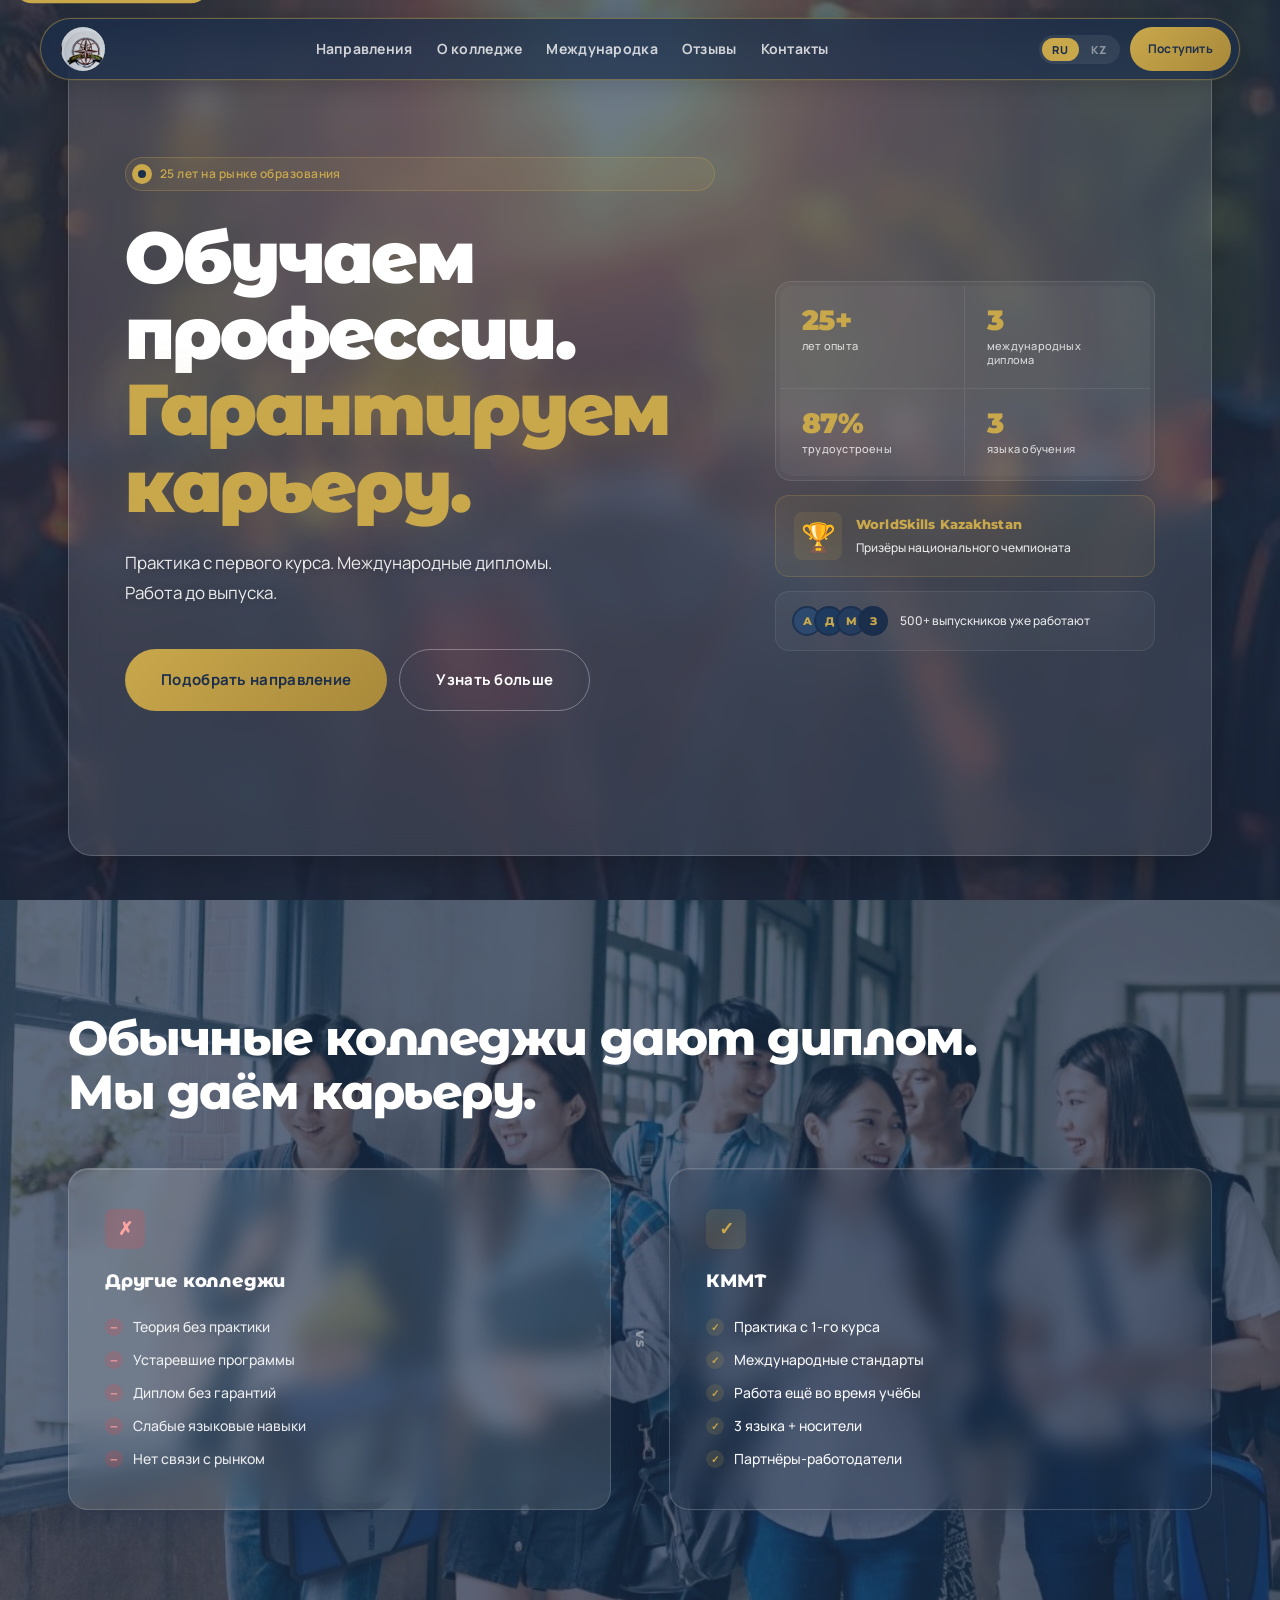
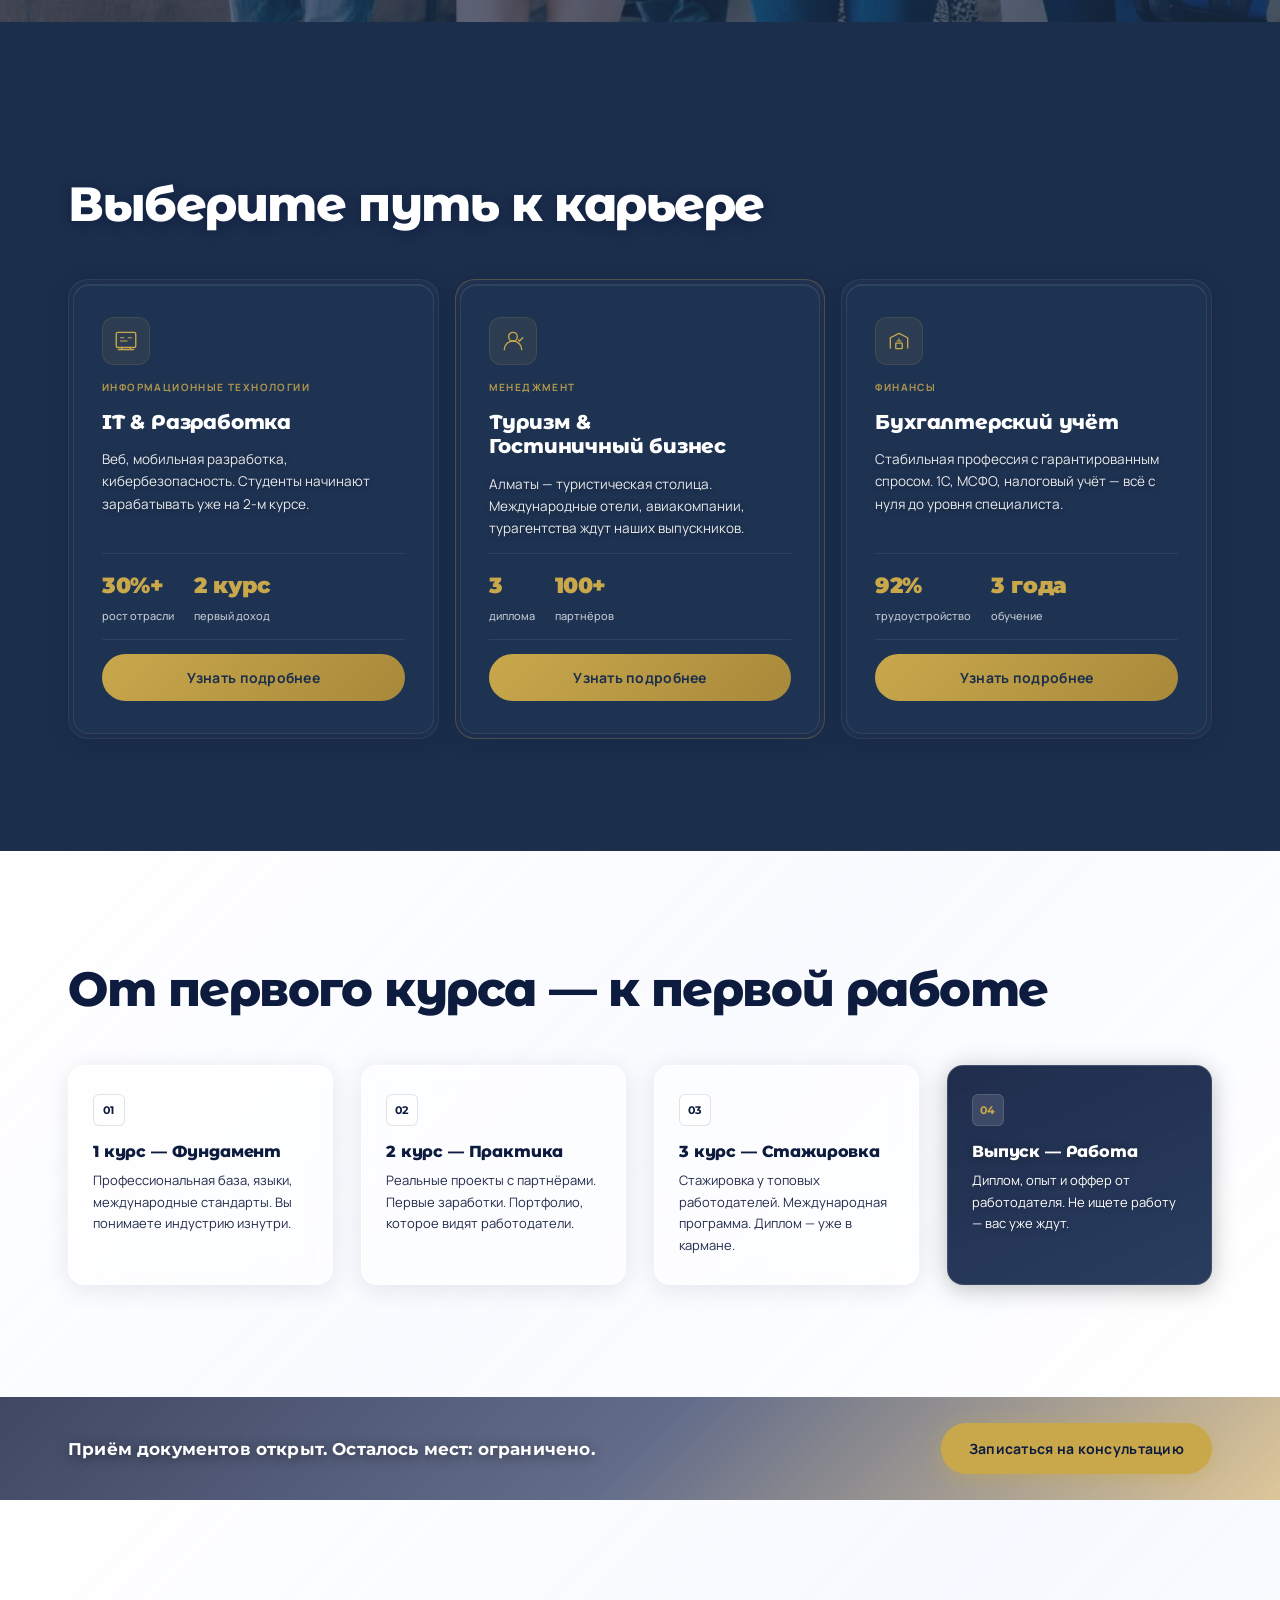
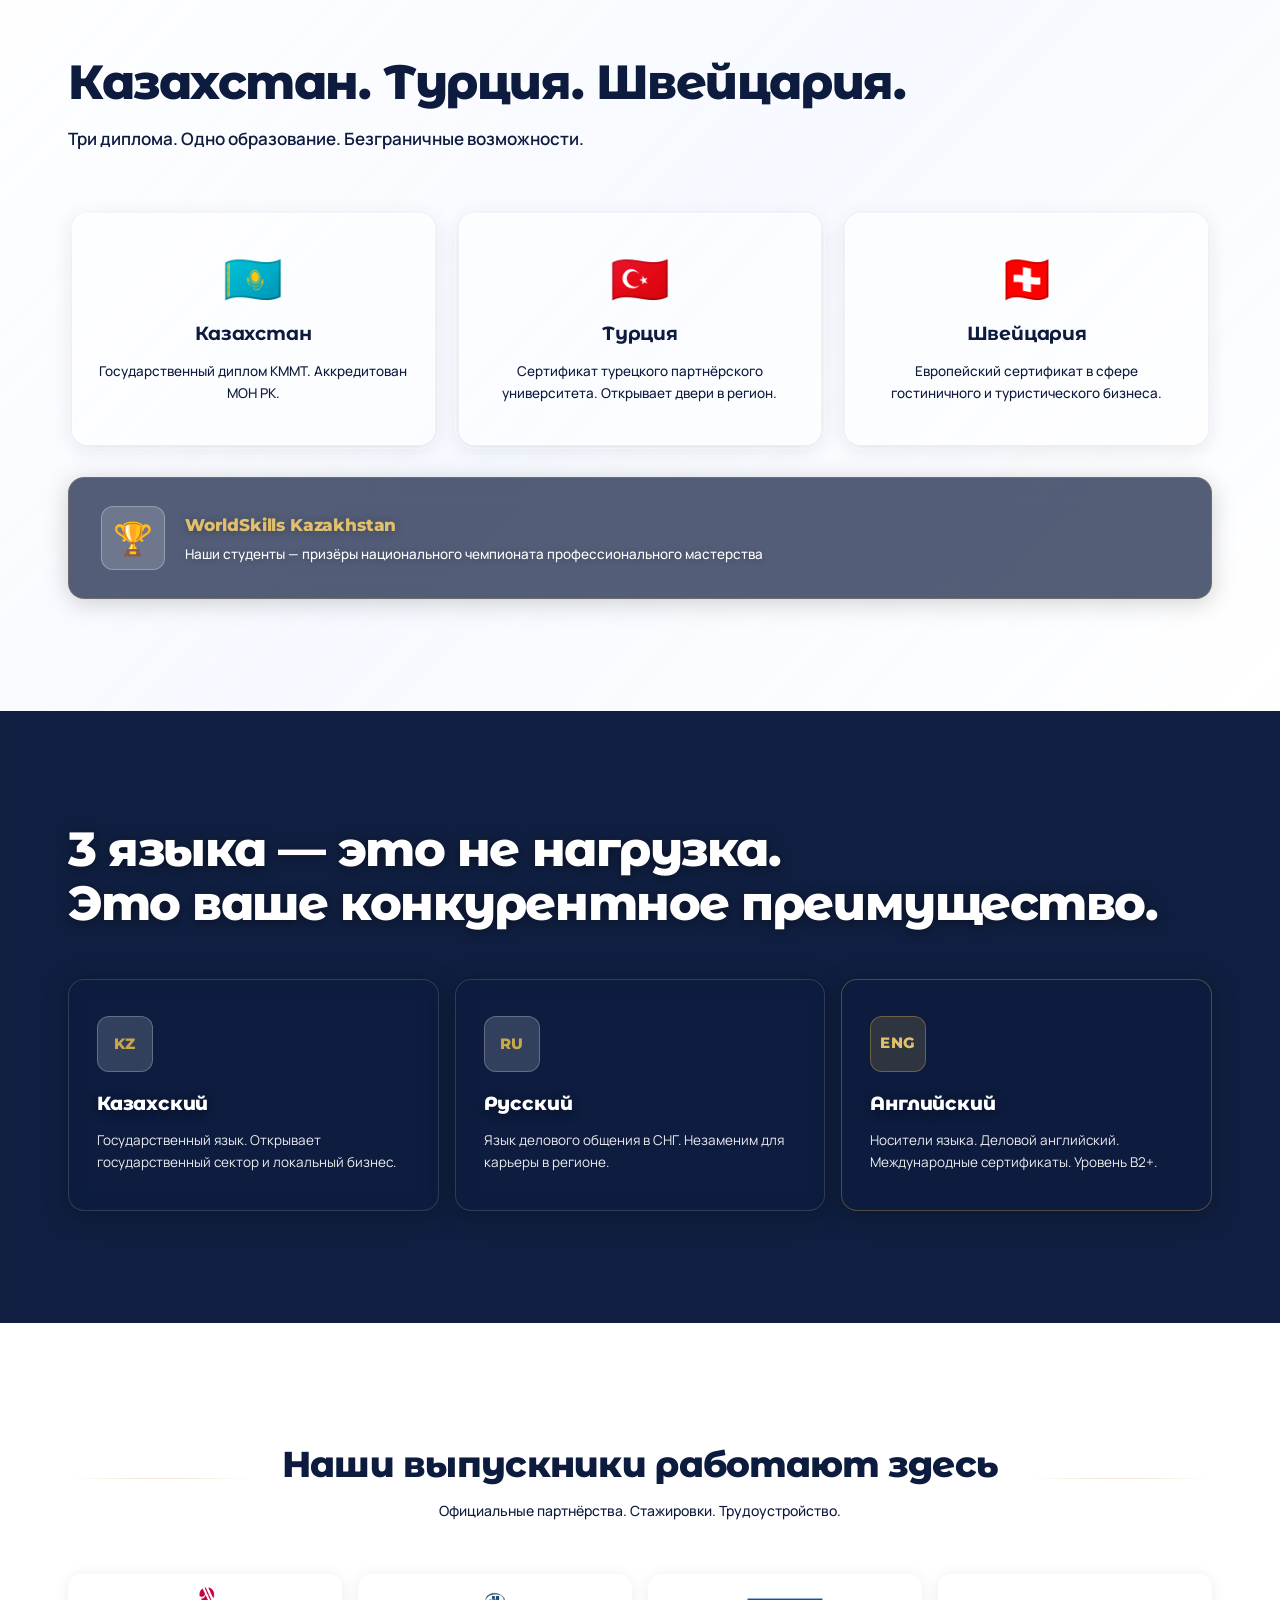
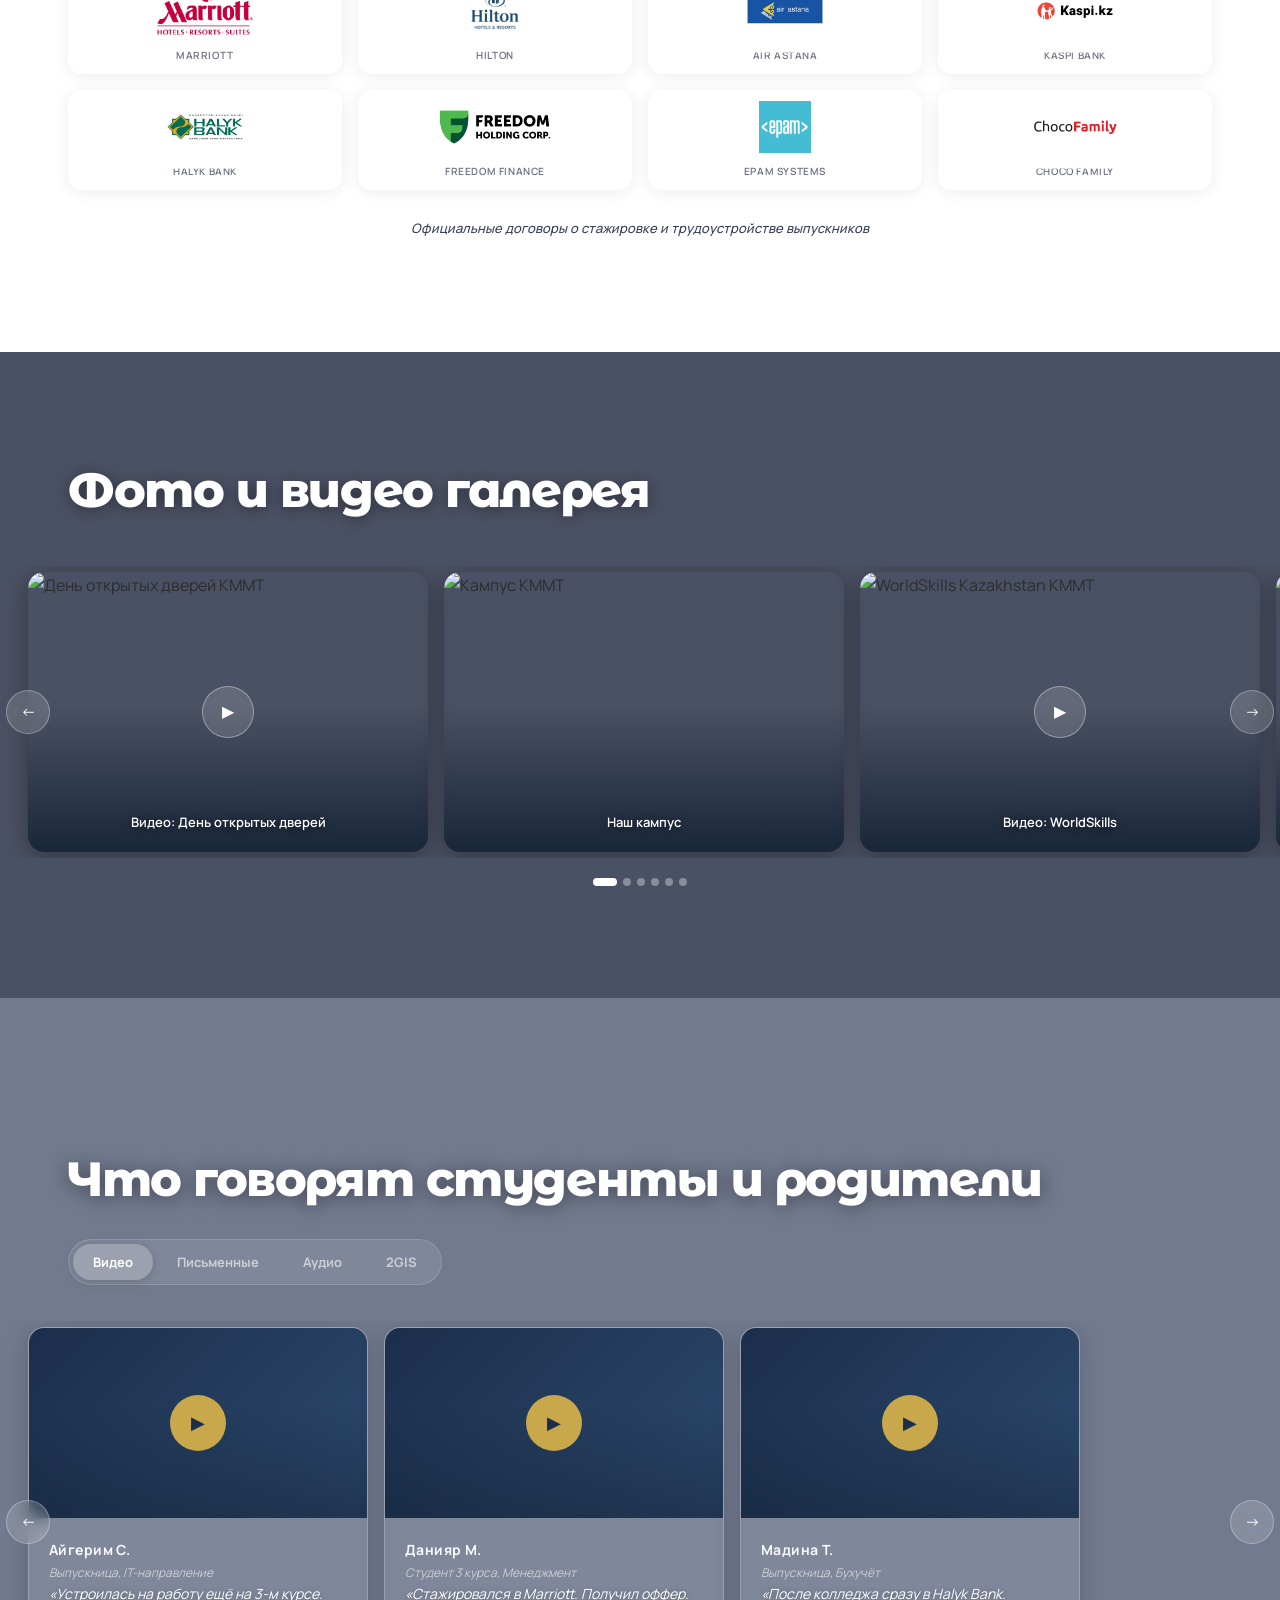
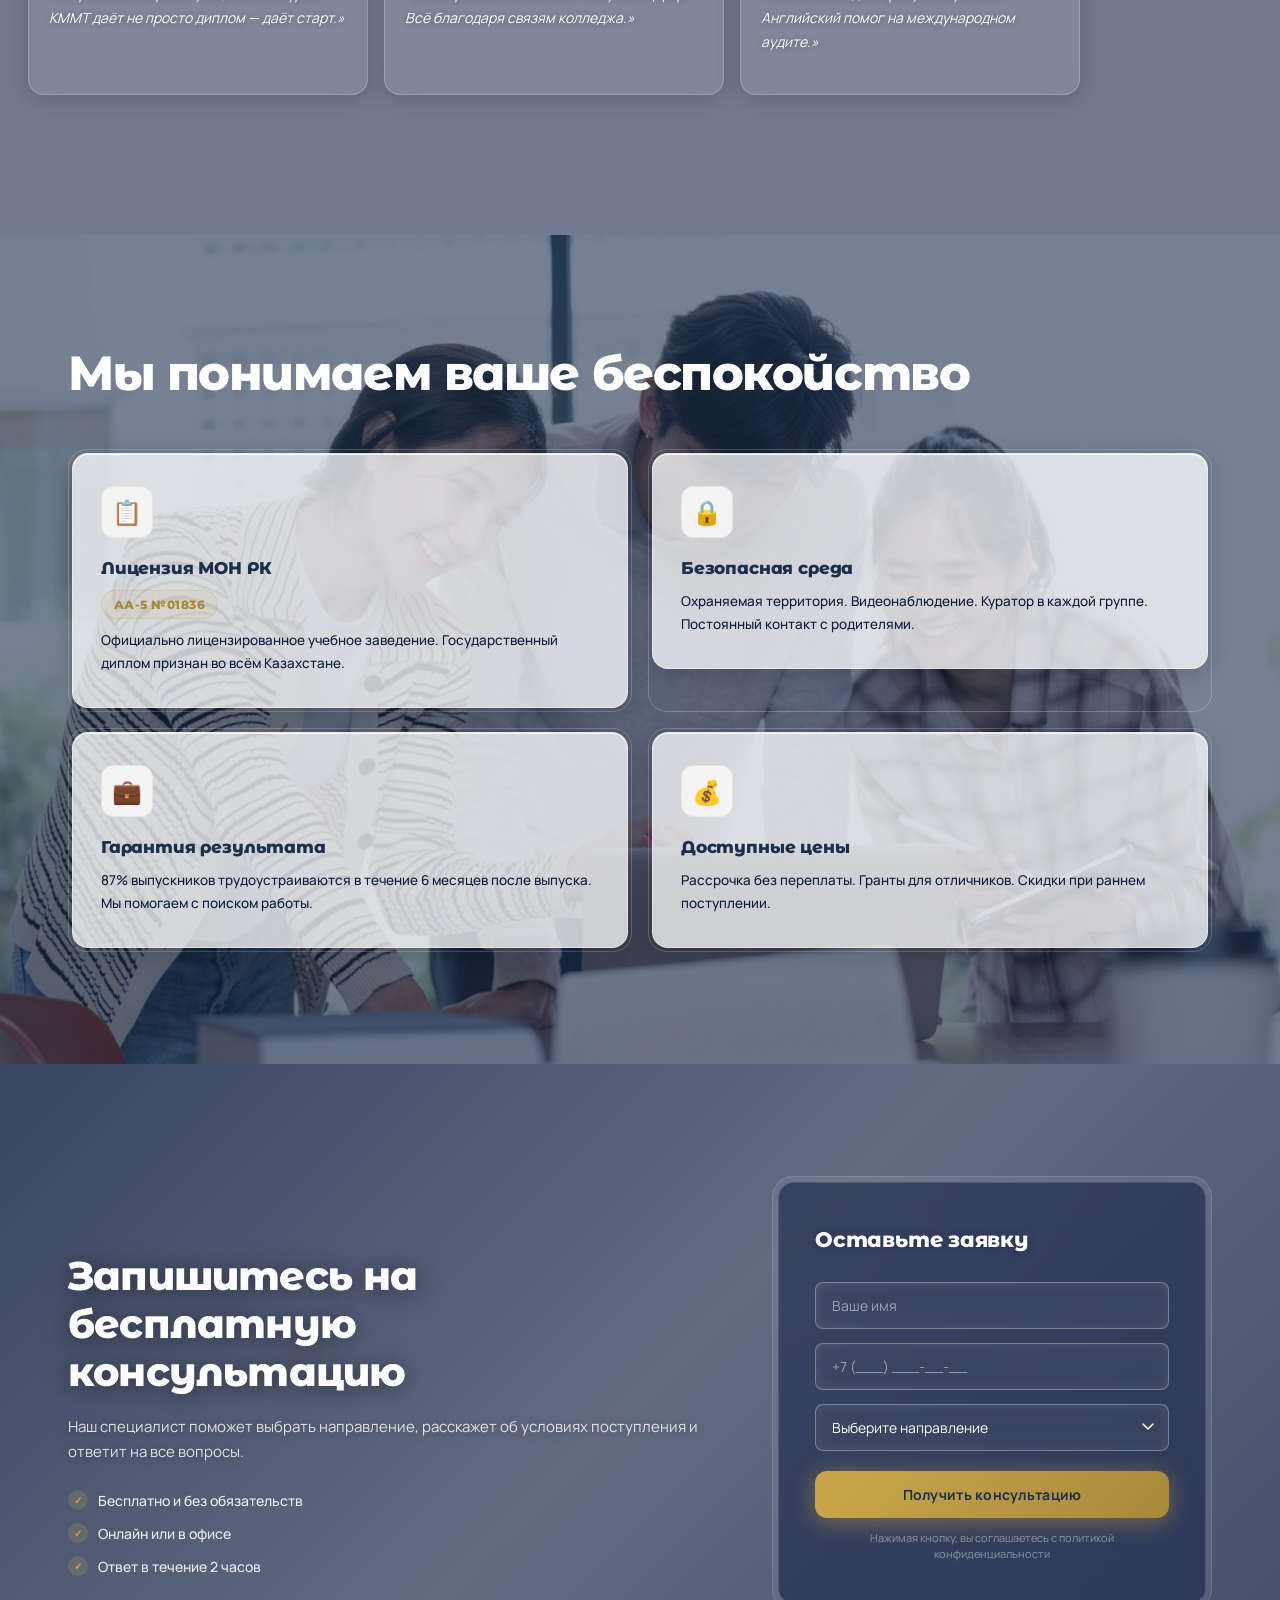
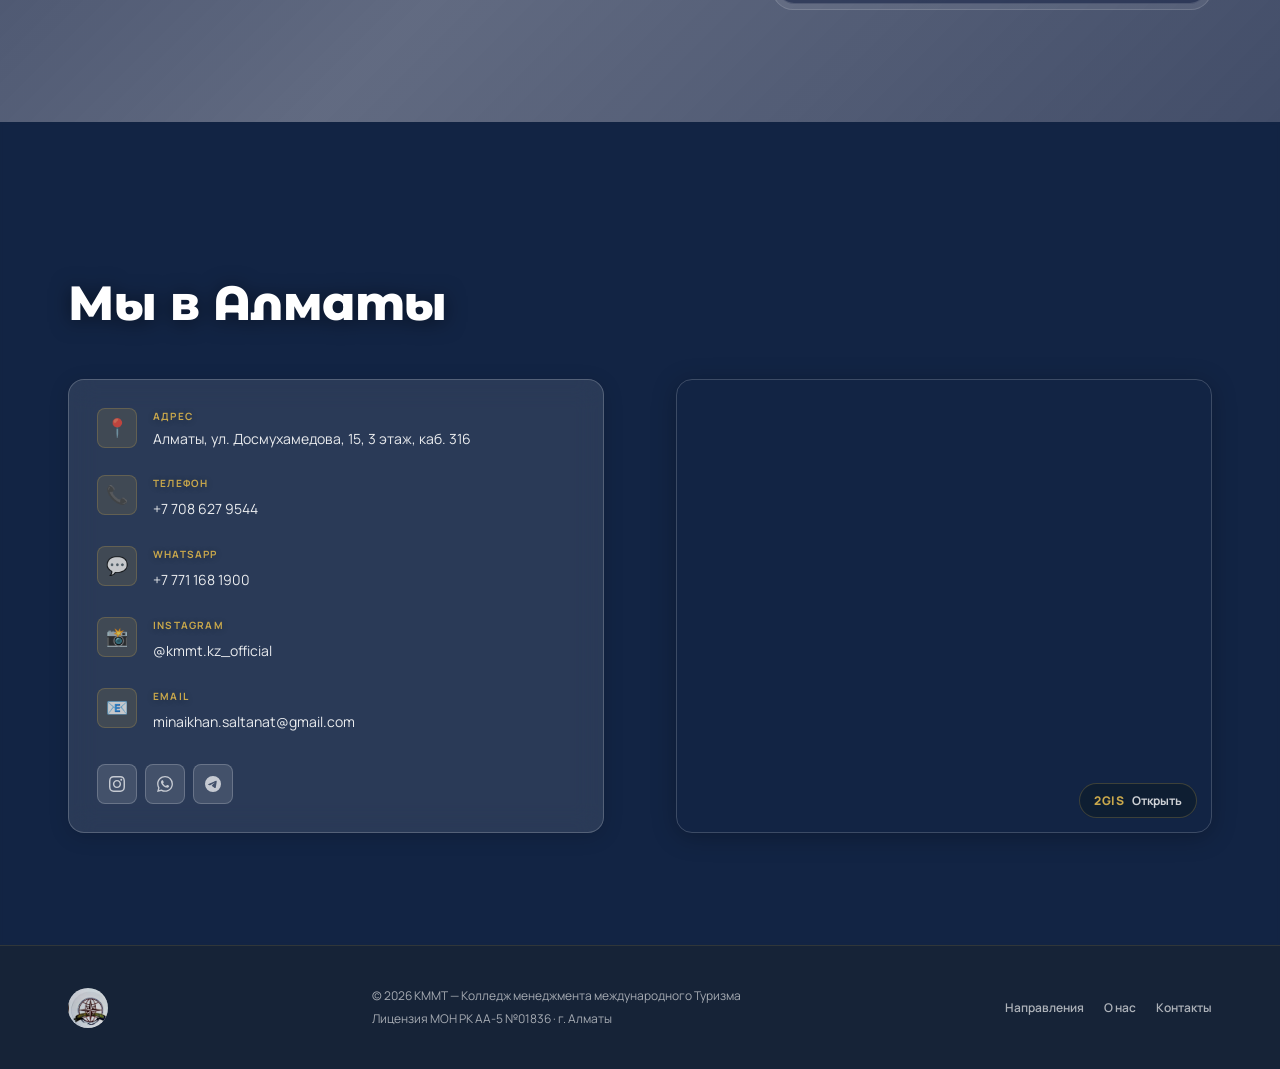
==== commit bab4ce74: "Колледждің атауын жаңарту: Колледж менеджмента международного Туризма Co-Authored-By: Claude Sonnet " ====
--- a/index.html
+++ b/index.html
@@ -3,7 +3,7 @@
 <head>
   <meta charset="UTF-8">
   <meta name="viewport" content="width=device-width, initial-scale=1.0">
-  <title>КММТ — Колледж Менеджмента, Маркетинга и Технологий</title>
+  <title>КММТ — Колледж менеджмента международного Туризма</title>
   <meta name="description" content="КММТ — колледж где обучение заканчивается трудоустройством. IT, менеджмент, бухучёт. Алматы.">
   <link rel="preconnect" href="https://fonts.googleapis.com">
   <link rel="preconnect" href="https://fonts.gstatic.com" crossorigin>
@@ -811,7 +811,7 @@
       <img src="Logo k.png" alt="КММТ" class="footer__logo-img">
     </div>
     <div class="footer__text">
-      <p data-ru="© 2026 КММТ — Колледж Менеджмента, Маркетинга и Технологий" data-kz="© 2026 КММТ — Менеджмент, Маркетинг және Технологиялар Колледжі">© 2026 КММТ — Колледж Менеджмента, Маркетинга и Технологий</p>
+      <p data-ru="© 2026 КММТ — Колледж менеджмента международного Туризма" data-kz="© 2026 КММТ — Халықаралық Туризм менеджменті Колледжі">© 2026 КММТ — Колледж менеджмента международного Туризма</p>
       <p data-ru="Лицензия МОН РК АА-5 №01836 · г. Алматы" data-kz="ҚР БҒМ лицензиясы АА-5 №01836 · Алматы қ.">Лицензия МОН РК АА-5 №01836 · г. Алматы</p>
     </div>
     <nav class="footer__nav">
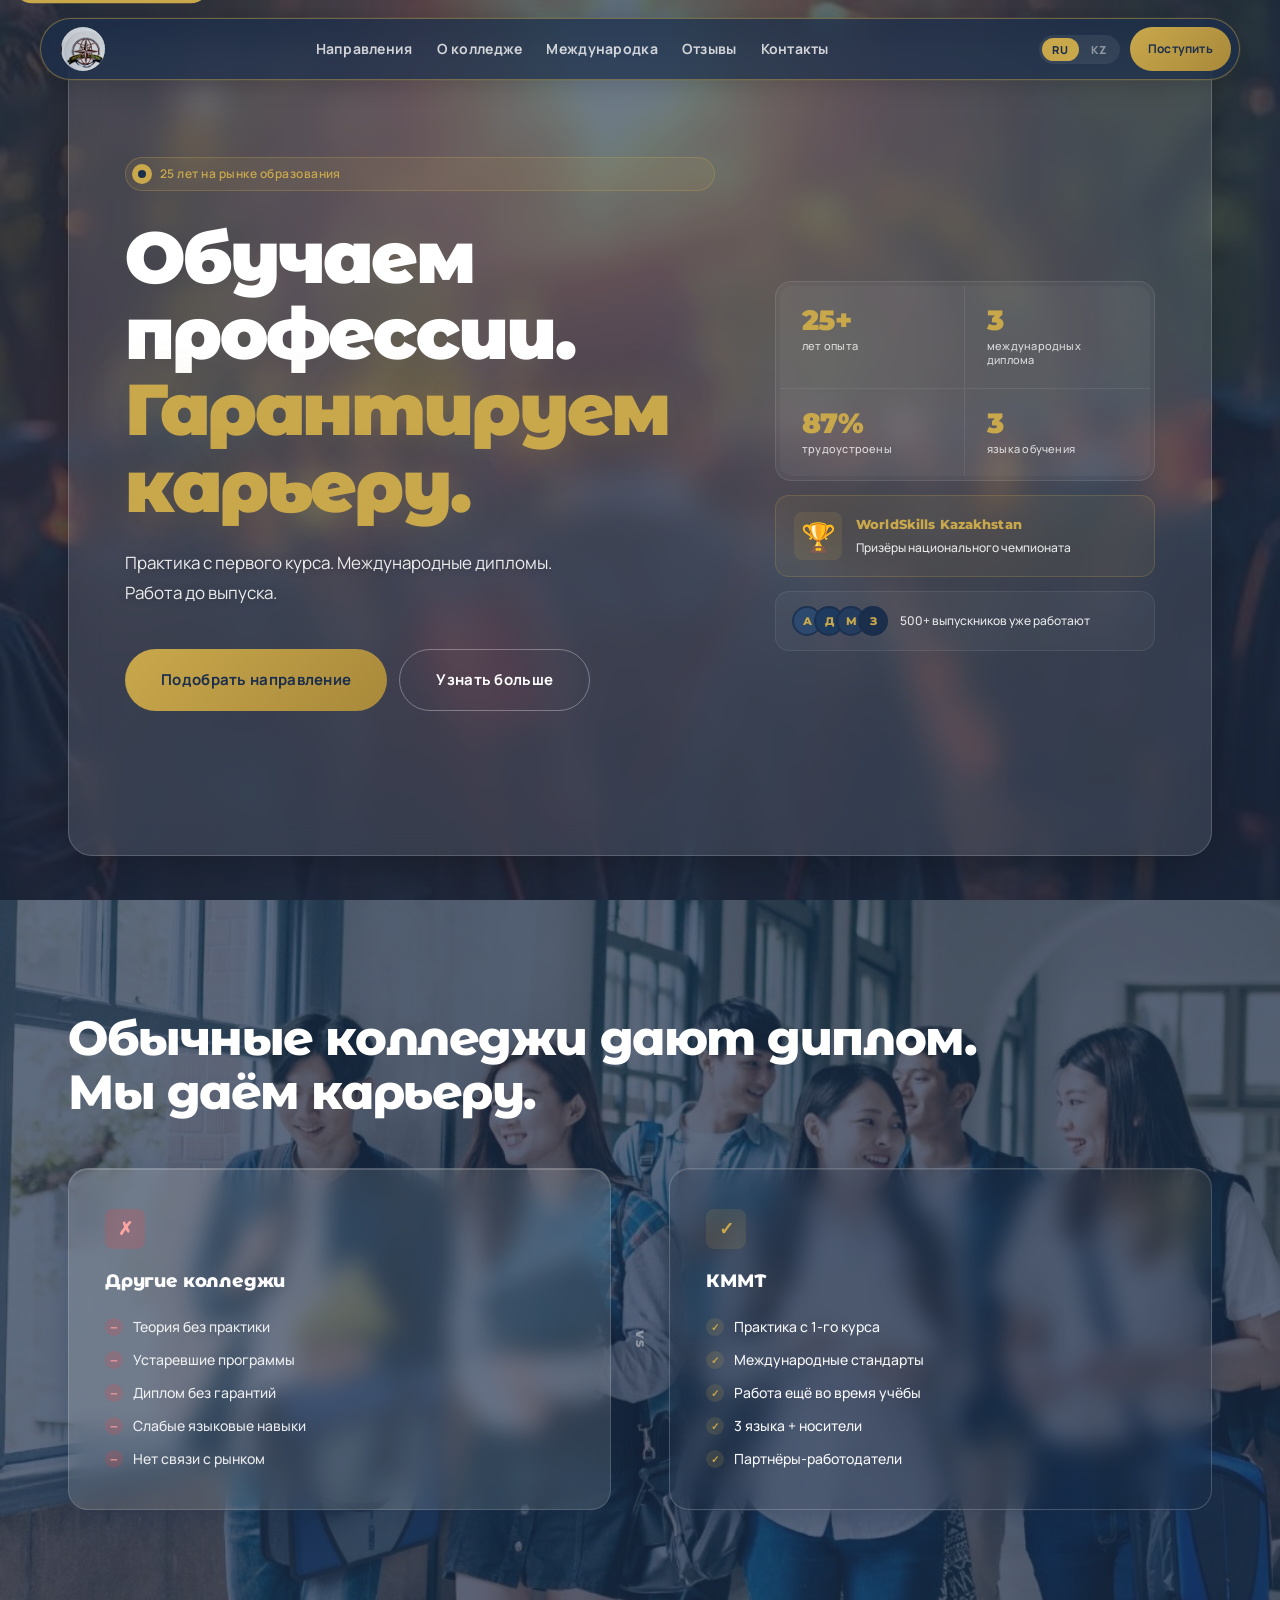
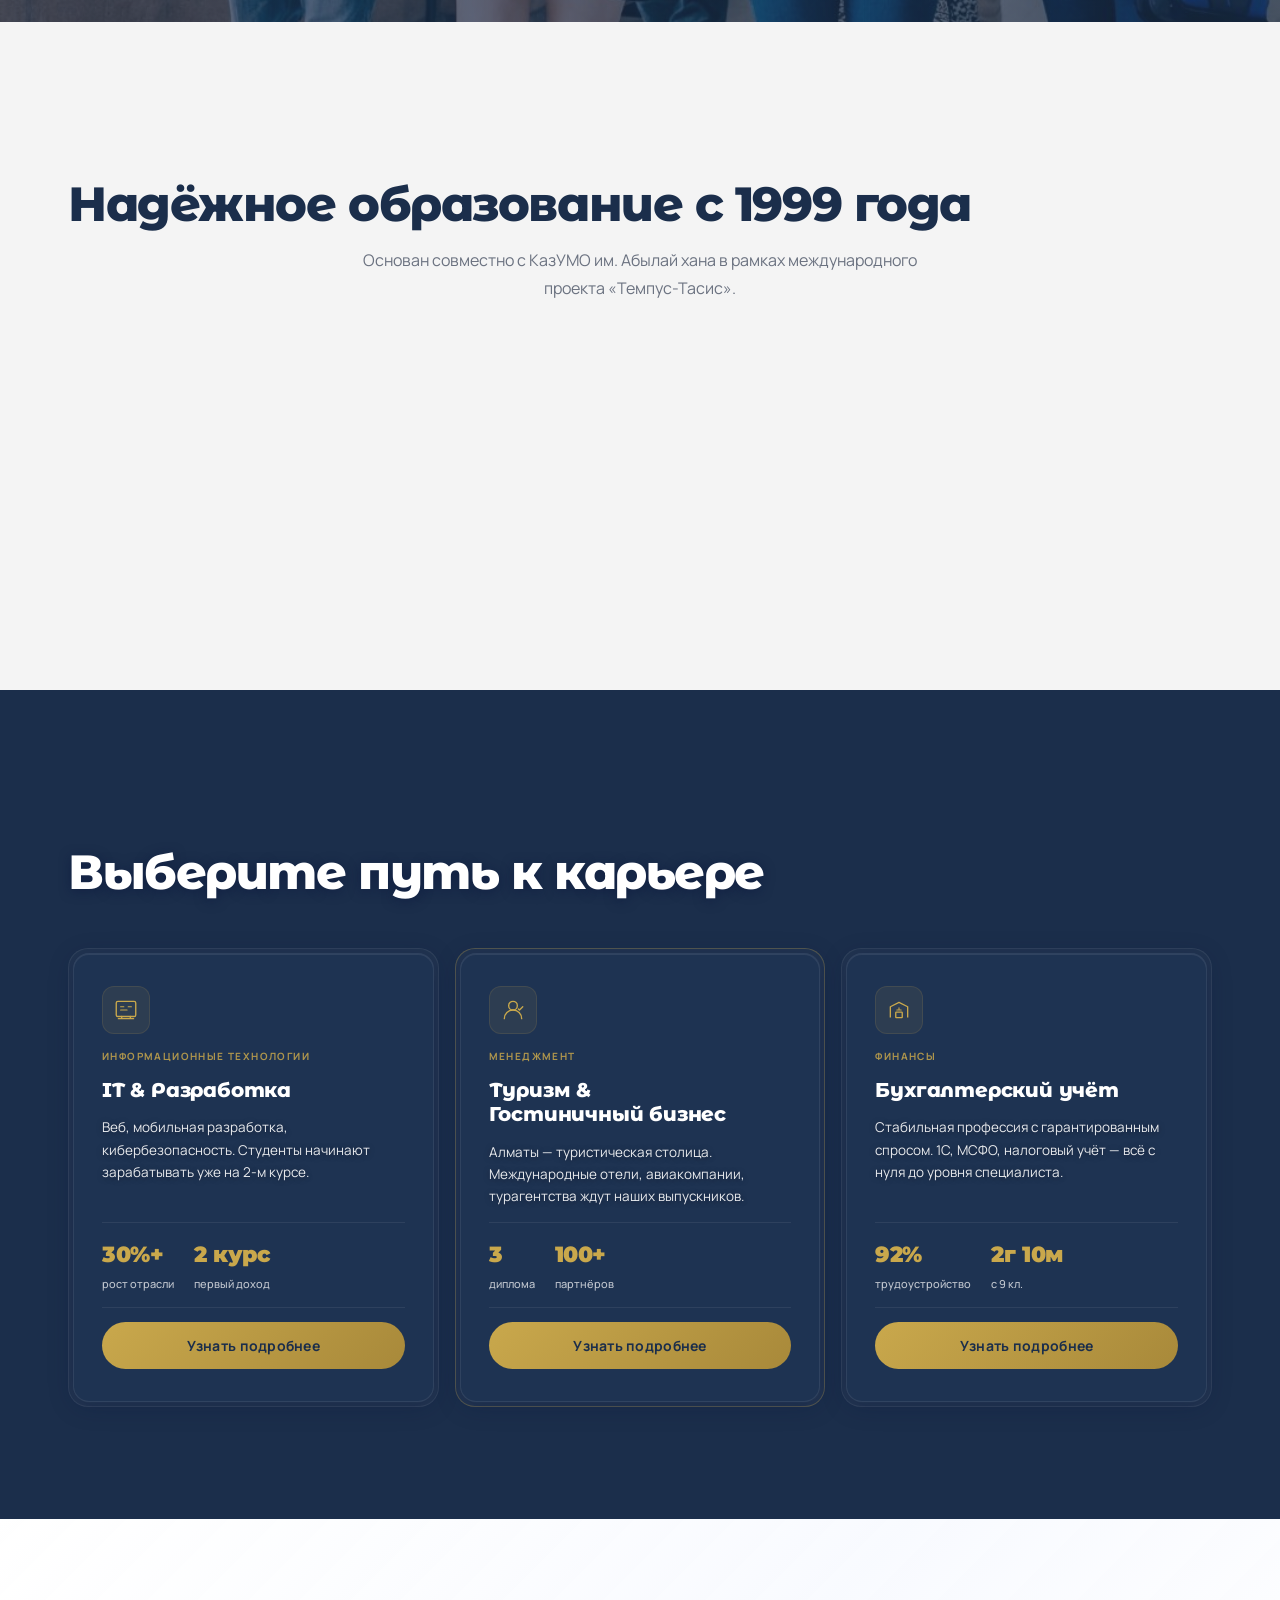
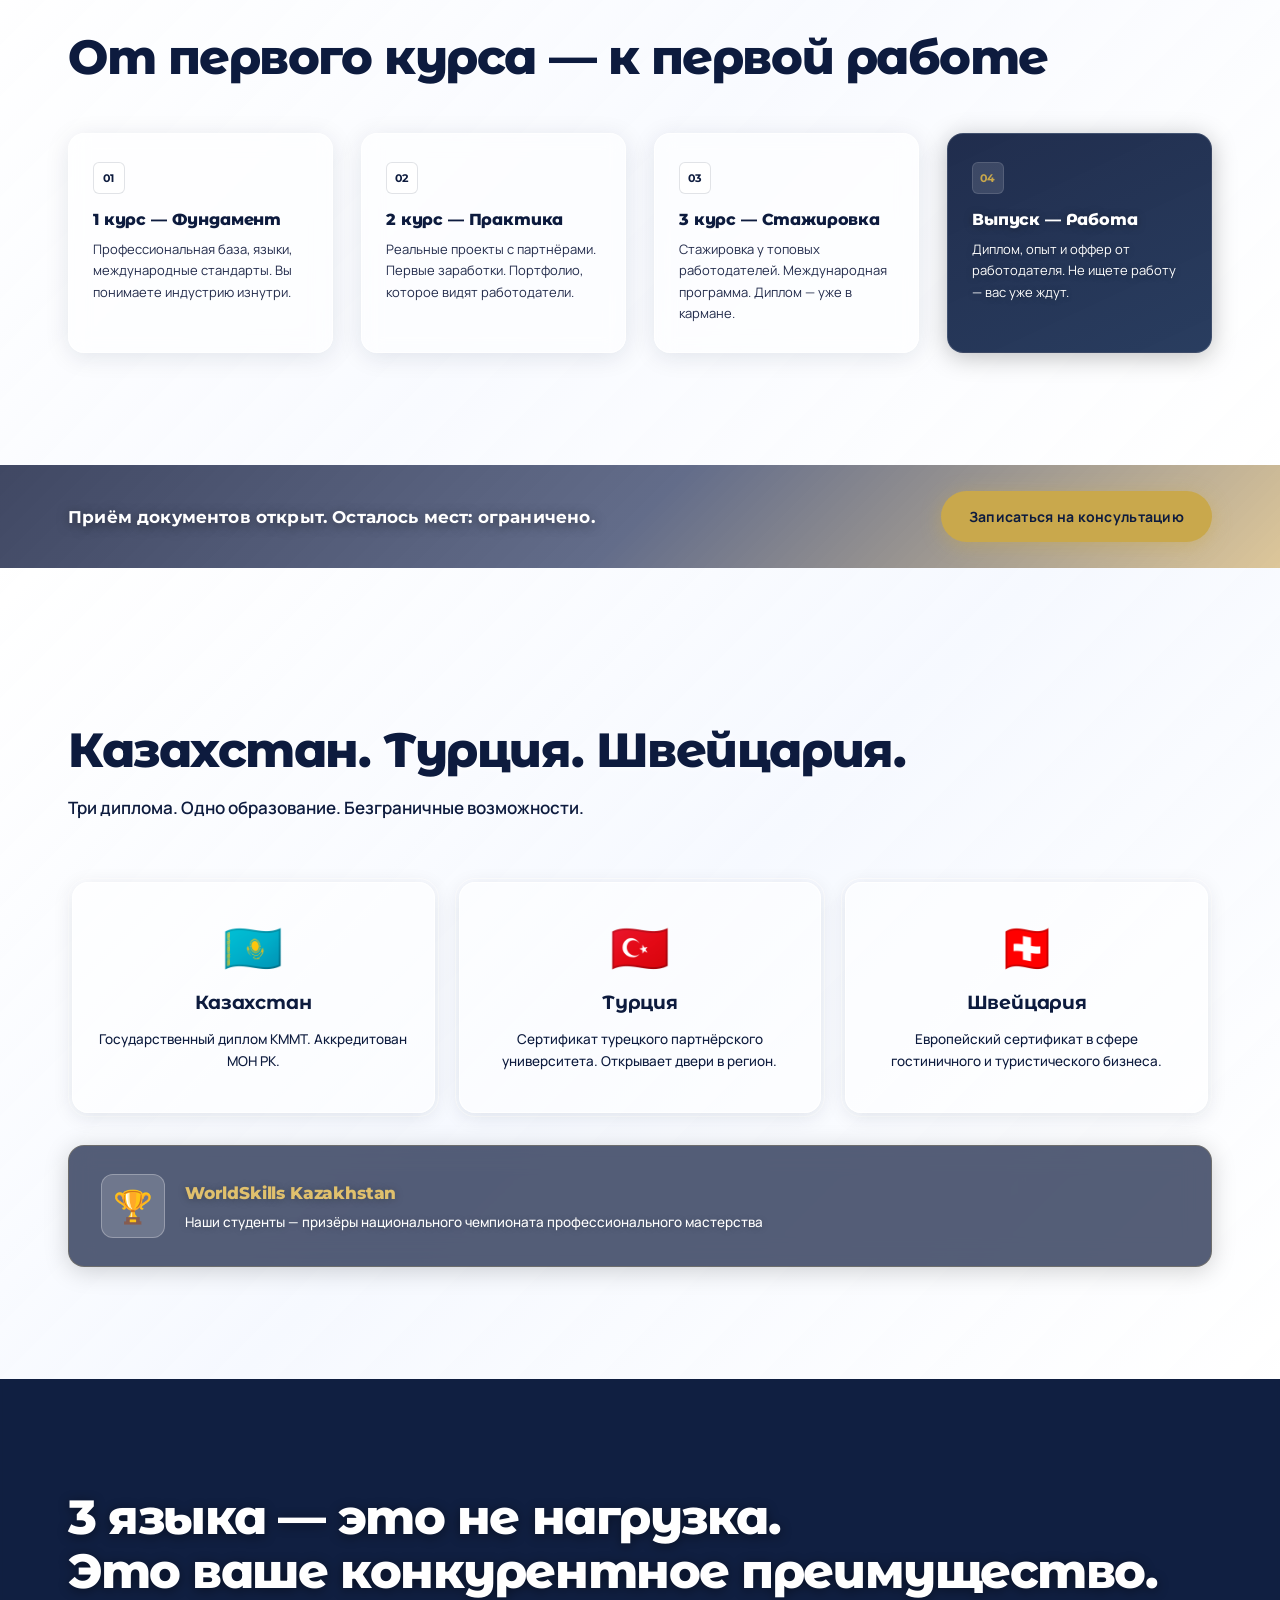
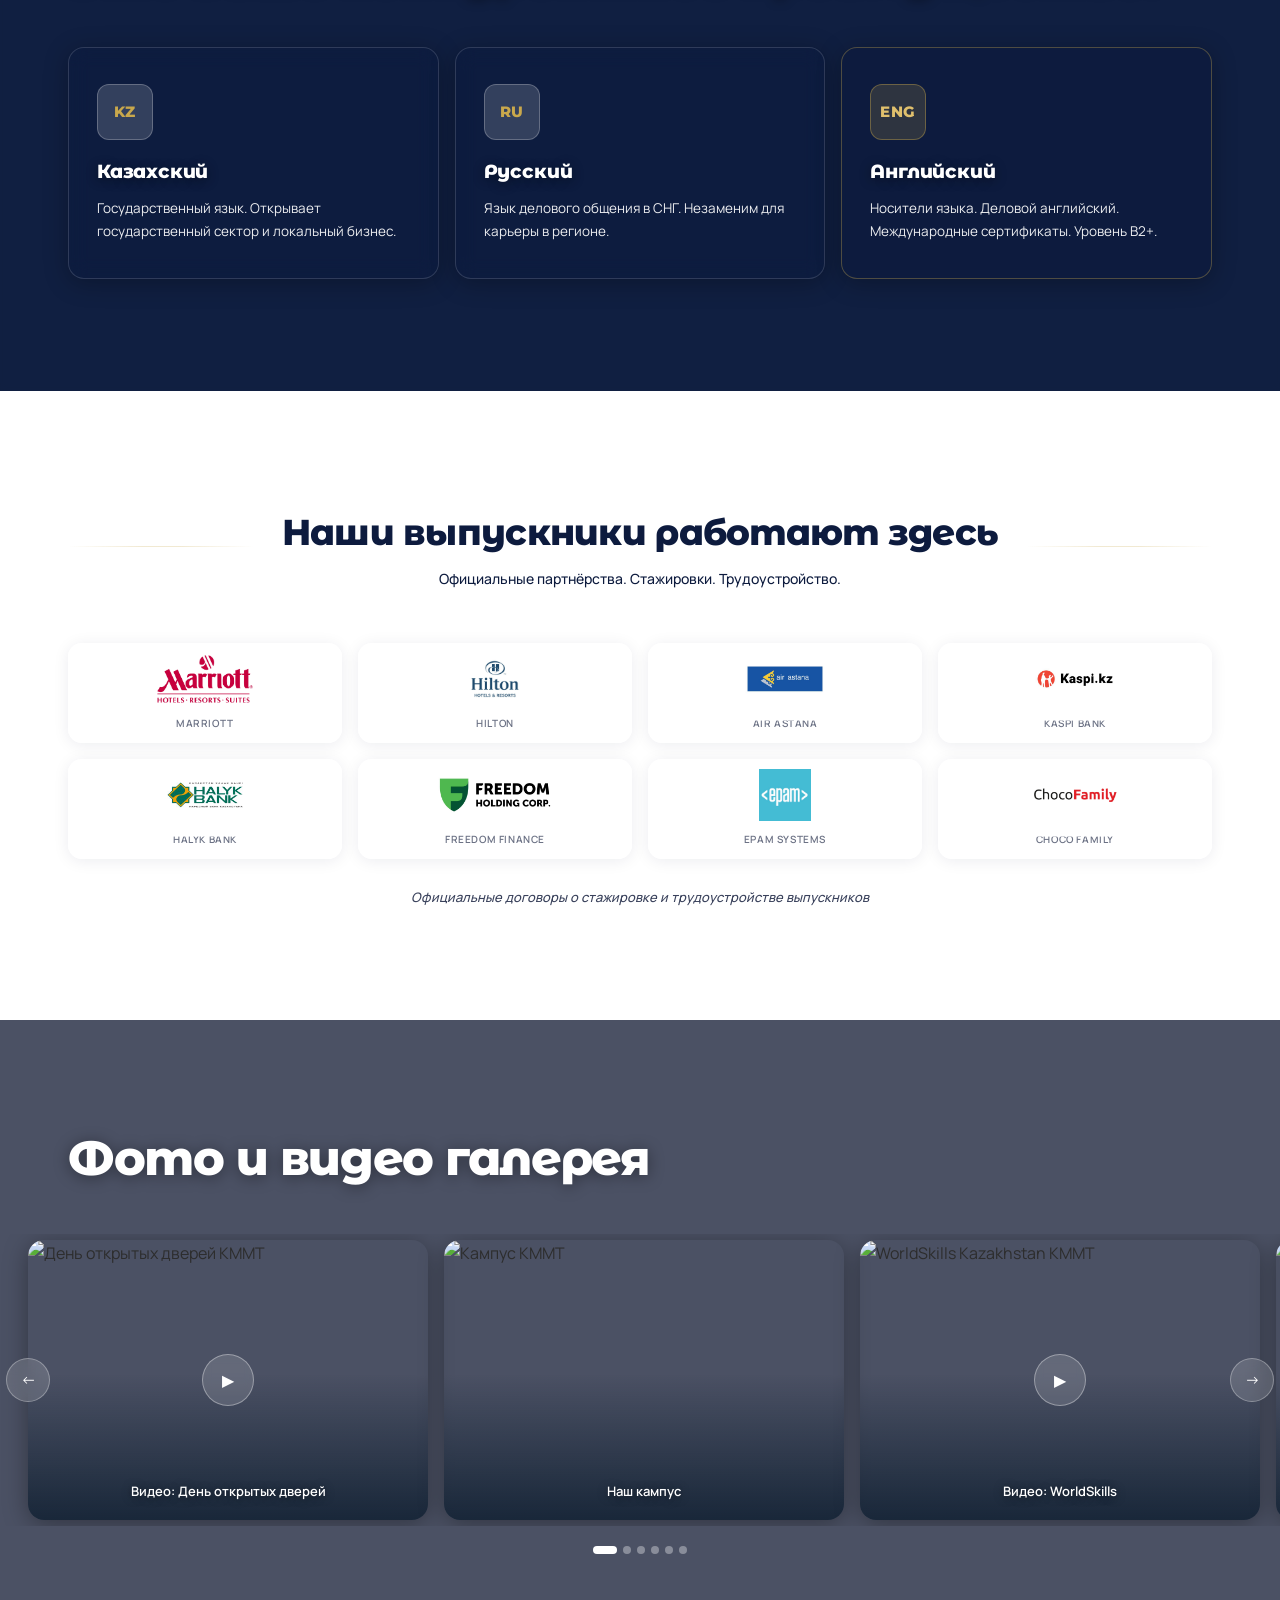
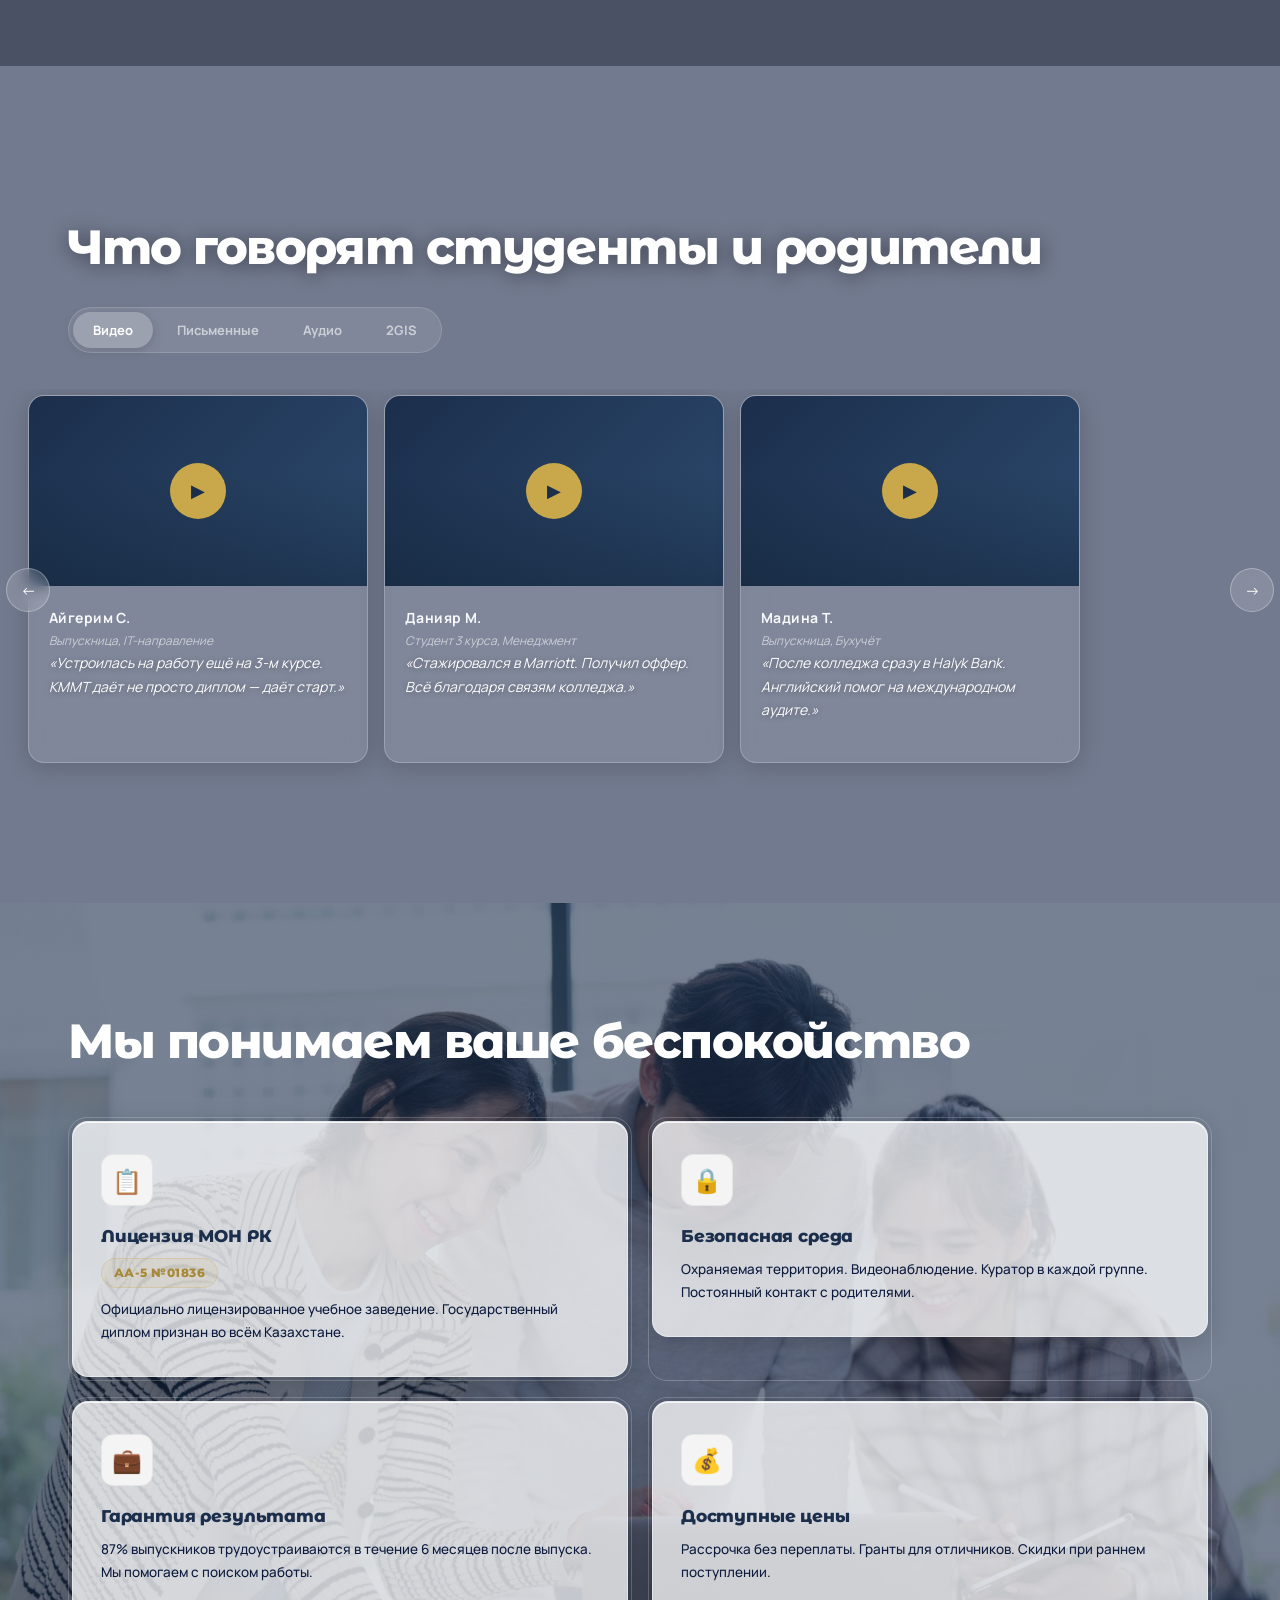
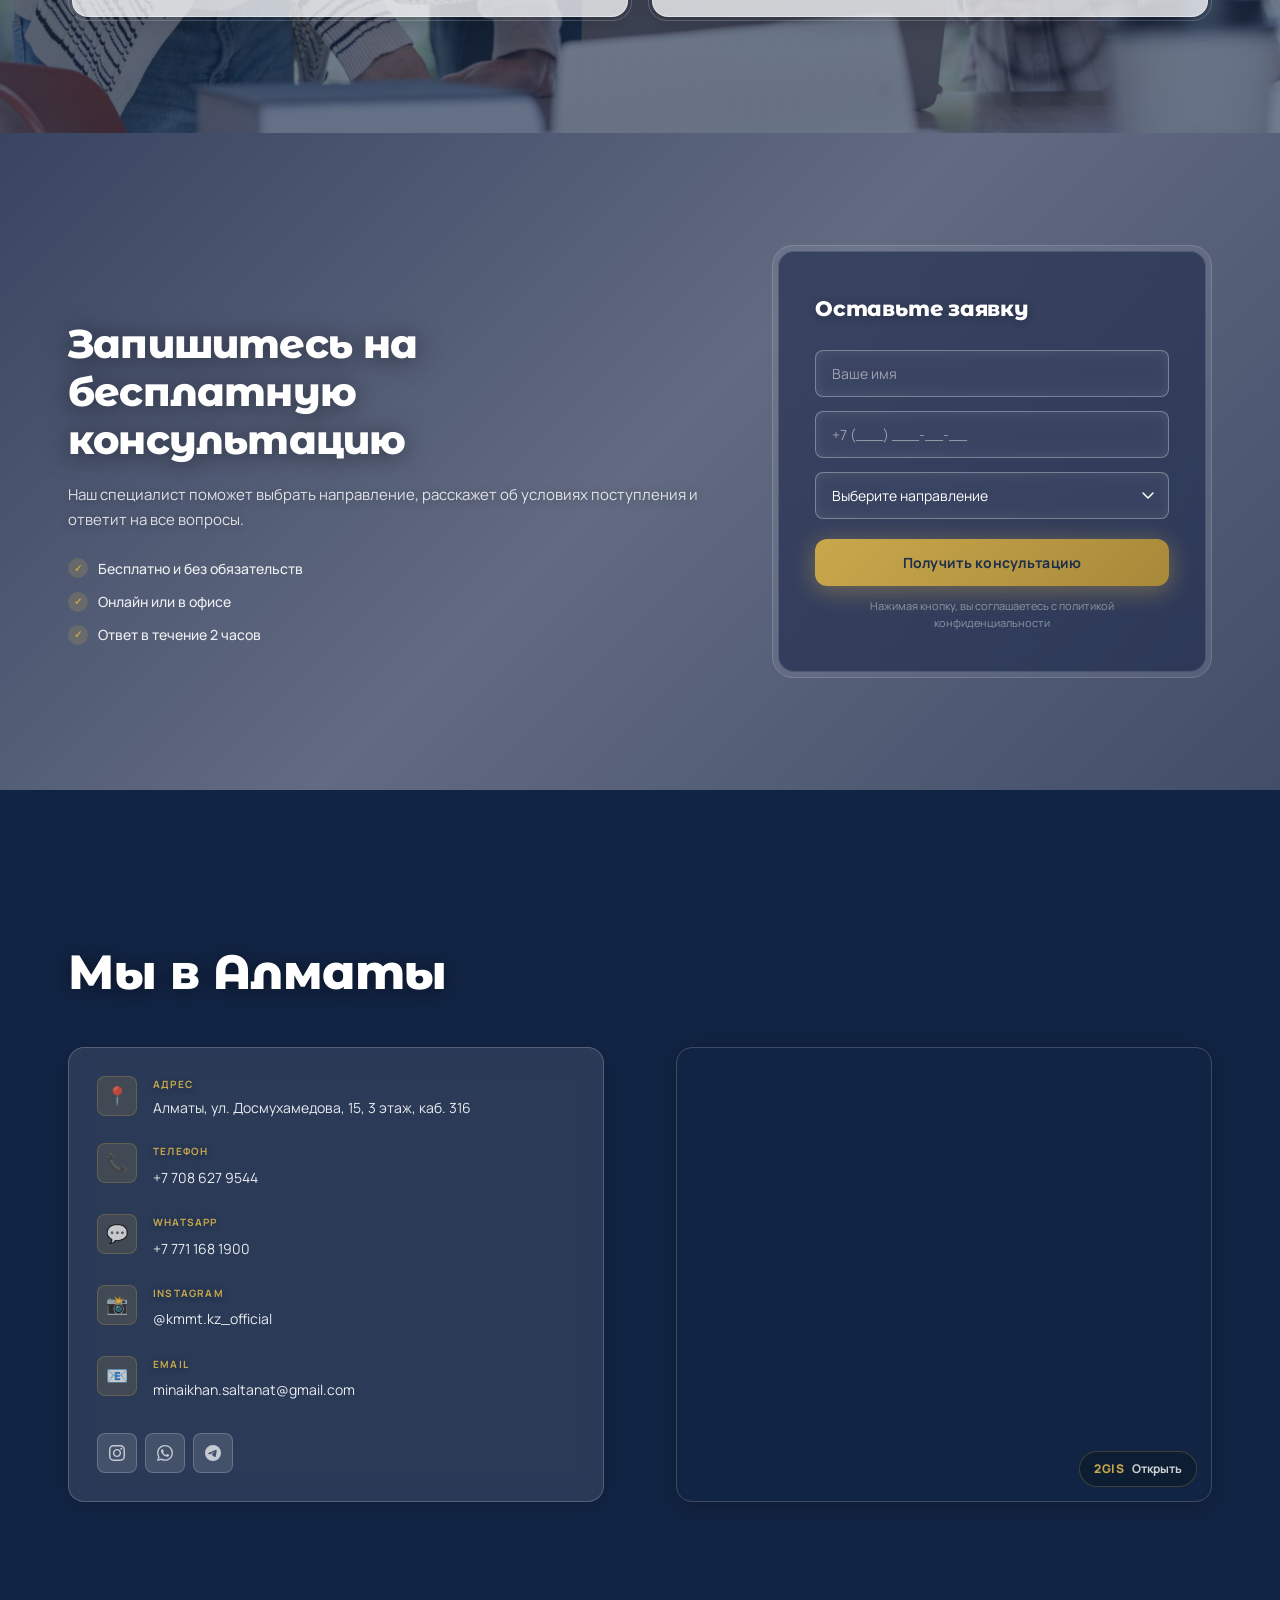
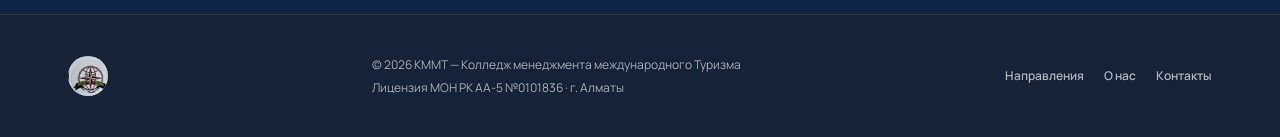
==== commit b5ca532e: "Оқу мерзімін түзету және колледж туралы ақпарат қосу - Барлық бағдарламаларда «3 года» → «2г 10м» (9" ====
--- a/index.html
+++ b/index.html
@@ -148,6 +148,37 @@
   </div>
 </section>
 
+<!-- ========== COLLEGE FACTS ========== -->
+<section class="facts section section--grey">
+  <div class="container">
+    <div class="section-label" data-ru="История и преимущества" data-kz="Тарих және артықшылықтар">История и преимущества</div>
+    <h2 class="section-title" data-ru="Надёжное образование с 1999 года" data-kz="1999 жылдан бері сенімді білім">Надёжное образование с 1999 года</h2>
+    <p class="section-sub facts__lead" data-ru='Основан совместно с КазУМО им. Абылай хана в рамках международного проекта «Темпус-Тасис».' data-kz='Абылай хан атындағы ҚазУМО-мен бірлесіп «Темпус-Тасис» халықаралық жобасы аясында құрылған.'>Основан совместно с КазУМО им. Абылай хана в рамках международного проекта «Темпус-Тасис».</p>
+    <div class="facts__grid">
+      <div class="facts__item fade-up">
+        <div class="facts__icon">🏛️</div>
+        <h3 data-ru="Основан в 1999 году" data-kz="1999 жылы құрылған">Основан в 1999 году</h3>
+        <p data-ru="При реализации международного образовательного проекта «Темпус-Тасис» совместно с КазУМО им. Абылай хана" data-kz="Абылай хан атындағы ҚазУМО-мен «Темпус-Тасис» халықаралық жобасы нәтижесінде">При реализации международного проекта «Темпус-Тасис» совместно с КазУМО им. Абылай хана</p>
+      </div>
+      <div class="facts__item fade-up">
+        <div class="facts__icon">🌍</div>
+        <h3 data-ru="Преподаватели со стажировкой за рубежом" data-kz="Шетелде тағылымдамадан өткен оқытушылар">Преподаватели со стажировкой за рубежом</h3>
+        <p data-ru="Высококвалифицированные специалисты высшей категории, прошедшие стажировку за рубежом" data-kz="Шетелде тәжірибеден өткен жоғары санатты жоғары білікті мамандар">Высококвалифицированные специалисты высшей категории, прошедшие стажировку за рубежом</p>
+      </div>
+      <div class="facts__item fade-up">
+        <div class="facts__icon">🏫</div>
+        <h3 data-ru="Современная материальная база" data-kz="Заманауи материалдық база">Современная материальная база</h3>
+        <p data-ru="Оснащённые компьютерные классы, библиотека и столовая — всё для комфортного обучения" data-kz="Жабдықталған компьютерлік кластар, кітапхана және асхана — ыңғайлы оқуға барлығы">Оснащённые компьютерные классы, библиотека и столовая — всё для комфортного обучения</p>
+      </div>
+      <div class="facts__item fade-up">
+        <div class="facts__icon">🎓</div>
+        <h3 data-ru="Продолжение в КазУМО" data-kz="ҚазУМО-да жалғастыру">Продолжение в КазУМО</h3>
+        <p data-ru="Выпускники зачисляются в КазУМО на 3-летнее обучение по родственным специальностям со скидкой 2 года" data-kz="Түлектер туыс мамандықтар бойынша ҚазУМО-ға 2 жыл жеңілдікпен 3 жылдық оқуға қабылданады">Выпускники зачисляются в КазУМО на 3-летнее обучение со скидкой 2 года</p>
+      </div>
+    </div>
+  </div>
+</section>
+
 <!-- ========== PROGRAMS ========== -->
 <section class="programs section section--dark" id="programs">
   <div class="container">
@@ -213,8 +244,8 @@
               <span class="program-card__stat-label" data-ru="трудоустройство" data-kz="жұмысқа орналасу">трудоустройство</span>
             </div>
             <div class="program-card__stat">
-              <span class="program-card__stat-num">3 года</span>
-              <span class="program-card__stat-label" data-ru="обучение" data-kz="оқыту">обучение</span>
+              <span class="program-card__stat-num">2г 10м</span>
+              <span class="program-card__stat-label" data-ru="с 9 кл." data-kz="9 сыныптан">с 9 кл.</span>
             </div>
           </div>
           <button class="btn btn--gold prog-open-btn" data-modal="accounting" data-ru="Узнать подробнее" data-kz="Толығырақ білу">Узнать подробнее <span class="btn__icon">→</span></button>
@@ -812,7 +843,7 @@
     </div>
     <div class="footer__text">
       <p data-ru="© 2026 КММТ — Колледж менеджмента международного Туризма" data-kz="© 2026 КММТ — Халықаралық Туризм менеджменті Колледжі">© 2026 КММТ — Колледж менеджмента международного Туризма</p>
-      <p data-ru="Лицензия МОН РК АА-5 №01836 · г. Алматы" data-kz="ҚР БҒМ лицензиясы АА-5 №01836 · Алматы қ.">Лицензия МОН РК АА-5 №01836 · г. Алматы</p>
+      <p data-ru="Лицензия МОН РК АА-5 №0101836 · г. Алматы" data-kz="ҚР БҒМ лицензиясы АА-5 №0101836 · Алматы қ.">Лицензия МОН РК АА-5 №0101836 · г. Алматы</p>
     </div>
     <nav class="footer__nav">
       <a href="#programs" data-ru="Направления" data-kz="Бағыттар">Направления</a>
@@ -857,7 +888,7 @@
     <div class="prog-modal__body">
 
       <div class="prog-modal__stats-row">
-        <div class="prog-modal__stat"><span class="prog-modal__stat-num">3</span><span class="prog-modal__stat-label" data-ru="года обучения" data-kz="жыл оқу">года обучения</span></div>
+        <div class="prog-modal__stat"><span class="prog-modal__stat-num">2г 10м</span><span class="prog-modal__stat-label" data-ru="срок (9 кл.)" data-kz="мерзім (9 сынып)">срок (9 кл.)</span></div>
         <div class="prog-modal__stat"><span class="prog-modal__stat-num">30%+</span><span class="prog-modal__stat-label" data-ru="рост отрасли в год" data-kz="жылдық сала өсімі">рост отрасли в год</span></div>
         <div class="prog-modal__stat"><span class="prog-modal__stat-num">2 курс</span><span class="prog-modal__stat-label" data-ru="первый доход" data-kz="бірінші табыс">первый доход</span></div>
         <div class="prog-modal__stat"><span class="prog-modal__stat-num">300к+</span><span class="prog-modal__stat-label" data-ru="зарплата выпускника" data-kz="түлек жалақысы">зарплата выпускника</span></div>
@@ -879,6 +910,10 @@
         <div class="prog-modal__info-item">
           <span class="prog-modal__info-label" data-ru="База поступления" data-kz="Оқуға түсу негізі">База поступления</span>
           <span class="prog-modal__info-value" data-ru="9 класс или 11 класс" data-kz="9-сынып немесе 11-сынып">9 класс или 11 класс</span>
+        </div>
+        <div class="prog-modal__info-item">
+          <span class="prog-modal__info-label" data-ru="Срок обучения" data-kz="Оқу мерзімі">Срок обучения</span>
+          <span class="prog-modal__info-value" data-ru="9 кл. — 2 г. 10 мес. / 11 кл. — 1 г. 10 мес." data-kz="9 сынып — 2 жыл 10 ай / 11 сынып — 1 жыл 10 ай">9 кл. — 2 г. 10 мес. / 11 кл. — 1 г. 10 мес.</span>
         </div>
       </div>
 
@@ -971,7 +1006,7 @@
       <div class="prog-modal__stats-row">
         <div class="prog-modal__stat"><span class="prog-modal__stat-num">3</span><span class="prog-modal__stat-label" data-ru="международных диплома" data-kz="халықаралық диплом">международных диплома</span></div>
         <div class="prog-modal__stat"><span class="prog-modal__stat-num">100+</span><span class="prog-modal__stat-label" data-ru="партнёров" data-kz="серіктес">партнёров</span></div>
-        <div class="prog-modal__stat"><span class="prog-modal__stat-num">3 года</span><span class="prog-modal__stat-label" data-ru="обучения" data-kz="оқу">обучения</span></div>
+        <div class="prog-modal__stat"><span class="prog-modal__stat-num">2г 10м</span><span class="prog-modal__stat-label" data-ru="срок (9 кл.)" data-kz="мерзім (9 сынып)">срок (9 кл.)</span></div>
         <div class="prog-modal__stat"><span class="prog-modal__stat-num">250к+</span><span class="prog-modal__stat-label" data-ru="зарплата выпускника" data-kz="түлек жалақысы">зарплата выпускника</span></div>
       </div>
 
@@ -1006,6 +1041,10 @@
         <div class="prog-modal__info-item">
           <span class="prog-modal__info-label" data-ru="База поступления" data-kz="Оқуға түсу негізі">База поступления</span>
           <span class="prog-modal__info-value" data-ru="9 класс или 11 класс" data-kz="9-сынып немесе 11-сынып">9 класс или 11 класс</span>
+        </div>
+        <div class="prog-modal__info-item">
+          <span class="prog-modal__info-label" data-ru="Срок обучения" data-kz="Оқу мерзімі">Срок обучения</span>
+          <span class="prog-modal__info-value" data-ru="9 кл. — 2 г. 10 мес. / 11 кл. — 1 г. 10 мес." data-kz="9 сынып — 2 жыл 10 ай / 11 сынып — 1 жыл 10 ай">9 кл. — 2 г. 10 мес. / 11 кл. — 1 г. 10 мес.</span>
         </div>
       </div>
 
@@ -1096,7 +1135,7 @@
 
       <div class="prog-modal__stats-row">
         <div class="prog-modal__stat"><span class="prog-modal__stat-num">92%</span><span class="prog-modal__stat-label" data-ru="трудоустройство" data-kz="жұмысқа орналасу">трудоустройство</span></div>
-        <div class="prog-modal__stat"><span class="prog-modal__stat-num">3 года</span><span class="prog-modal__stat-label" data-ru="обучения" data-kz="оқу">обучения</span></div>
+        <div class="prog-modal__stat"><span class="prog-modal__stat-num">2г 10м</span><span class="prog-modal__stat-label" data-ru="срок (9 кл.)" data-kz="мерзім (9 сынып)">срок (9 кл.)</span></div>
         <div class="prog-modal__stat"><span class="prog-modal__stat-num">1С</span><span class="prog-modal__stat-label" data-ru="сертификат включён" data-kz="сертификат кіреді">сертификат включён</span></div>
         <div class="prog-modal__stat"><span class="prog-modal__stat-num">280к+</span><span class="prog-modal__stat-label" data-ru="зарплата выпускника" data-kz="түлек жалақысы">зарплата выпускника</span></div>
       </div>
@@ -1117,6 +1156,10 @@
         <div class="prog-modal__info-item">
           <span class="prog-modal__info-label" data-ru="Программные курсы" data-kz="Бағдарламалық курстар">Программные курсы</span>
           <span class="prog-modal__info-value">1С, Excel Pro, SAP basics</span>
+        </div>
+        <div class="prog-modal__info-item">
+          <span class="prog-modal__info-label" data-ru="Срок обучения" data-kz="Оқу мерзімі">Срок обучения</span>
+          <span class="prog-modal__info-value" data-ru="9 кл. — 2 г. 10 мес. / 11 кл. — 1 г. 10 мес." data-kz="9 сынып — 2 жыл 10 ай / 11 сынып — 1 жыл 10 ай">9 кл. — 2 г. 10 мес. / 11 кл. — 1 г. 10 мес.</span>
         </div>
       </div>
 
--- a/styles.css
+++ b/styles.css
@@ -3287,3 +3287,54 @@
   .cta-strip__inner { flex-direction: column; text-align: center; }
   .reviews__tab { padding: 8px 14px; font-size: 12px; }
 }
+
+/* ===== COLLEGE FACTS ===== */
+.facts__lead {
+  max-width: 600px;
+  margin: 0 auto 2.5rem;
+  text-align: center;
+  color: var(--text-muted);
+  font-size: 1rem;
+}
+.facts__grid {
+  display: grid;
+  grid-template-columns: repeat(4, 1fr);
+  gap: 1.25rem;
+}
+.facts__item {
+  background: var(--white);
+  border-radius: var(--radius-lg);
+  padding: 1.75rem 1.5rem;
+  border: 1px solid var(--grey-2);
+  transition:
+    box-shadow var(--t-ui) var(--ease),
+    transform var(--t-ui) var(--ease);
+}
+.facts__item:hover {
+  box-shadow: var(--shadow);
+  transform: translateY(-2px);
+}
+.facts__icon {
+  font-size: 2rem;
+  margin-bottom: 1rem;
+  line-height: 1;
+}
+.facts__item h3 {
+  font-family: var(--font-head);
+  font-size: 0.9rem;
+  font-weight: 700;
+  color: var(--dark);
+  margin-bottom: 0.5rem;
+  line-height: 1.35;
+}
+.facts__item p {
+  font-size: 0.84rem;
+  color: var(--text-muted);
+  line-height: 1.55;
+}
+@media (max-width: 1024px) {
+  .facts__grid { grid-template-columns: repeat(2, 1fr); }
+}
+@media (max-width: 540px) {
+  .facts__grid { grid-template-columns: 1fr; }
+}
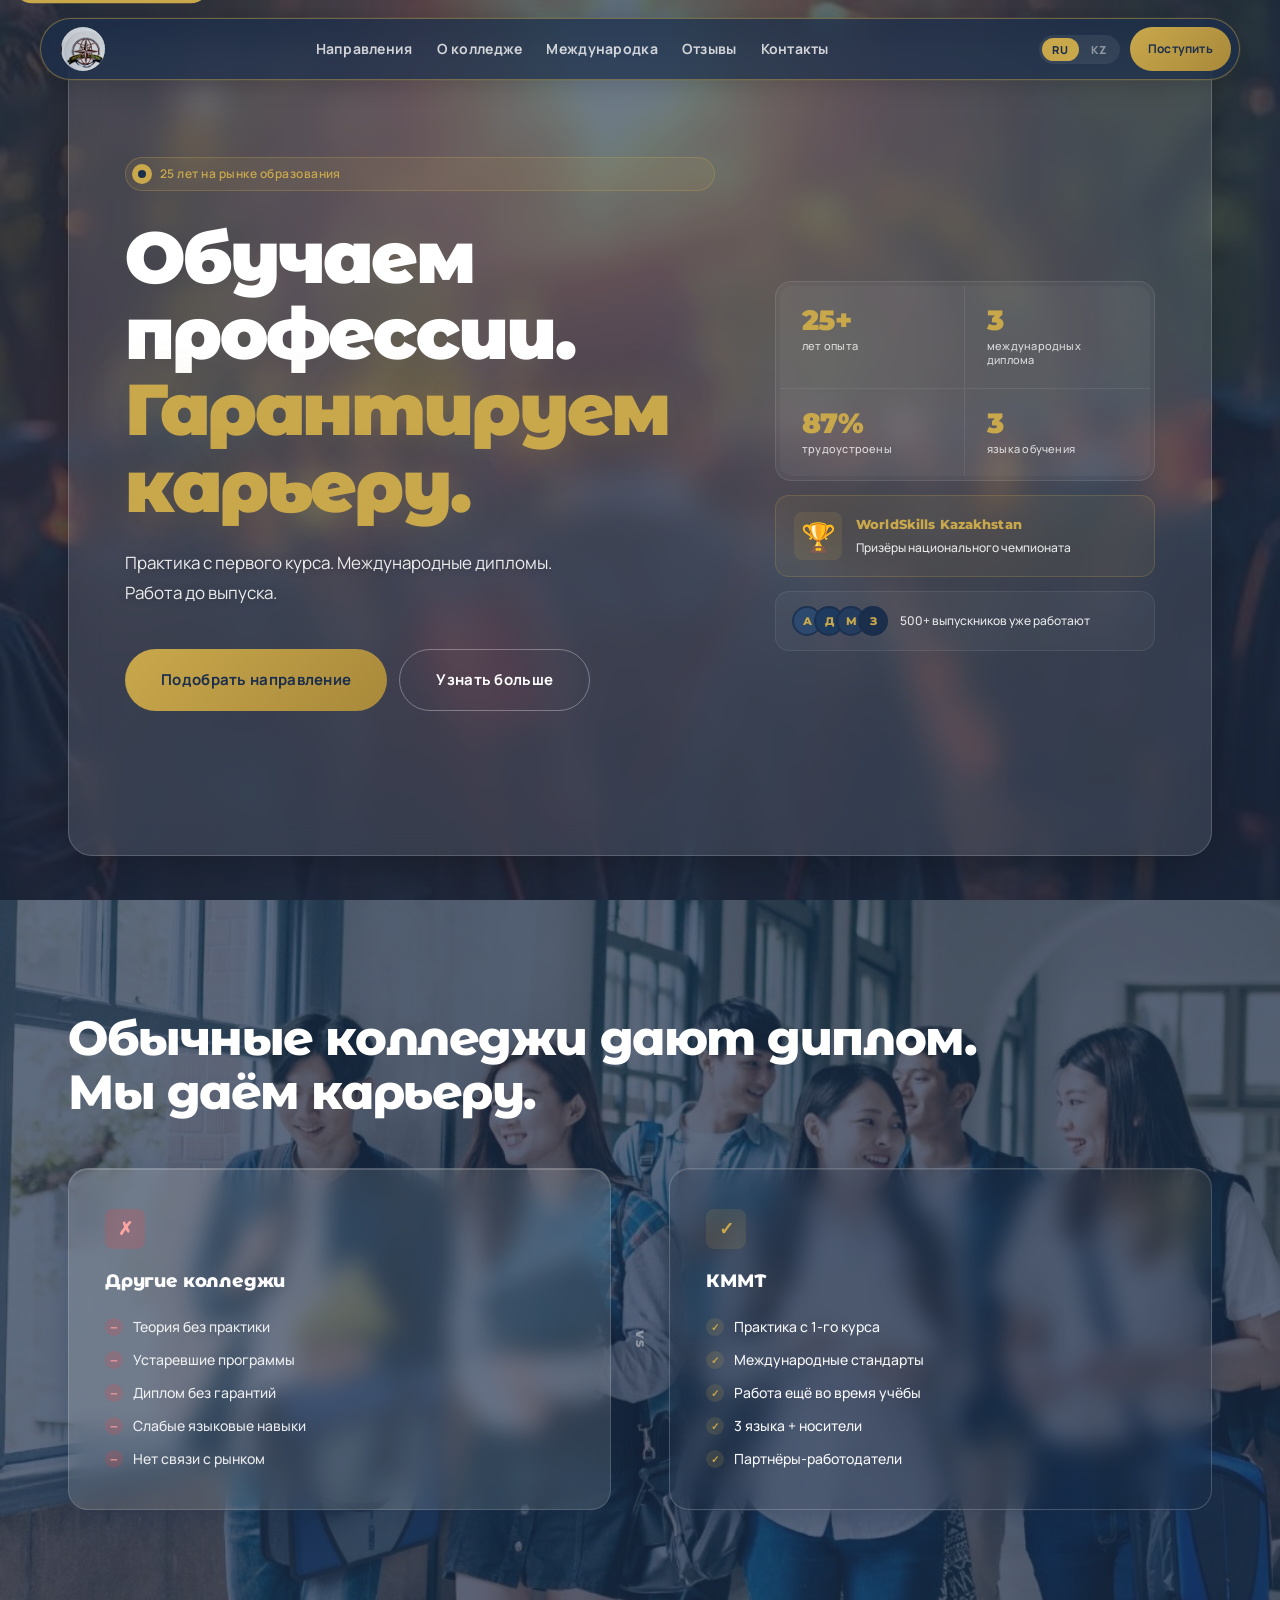
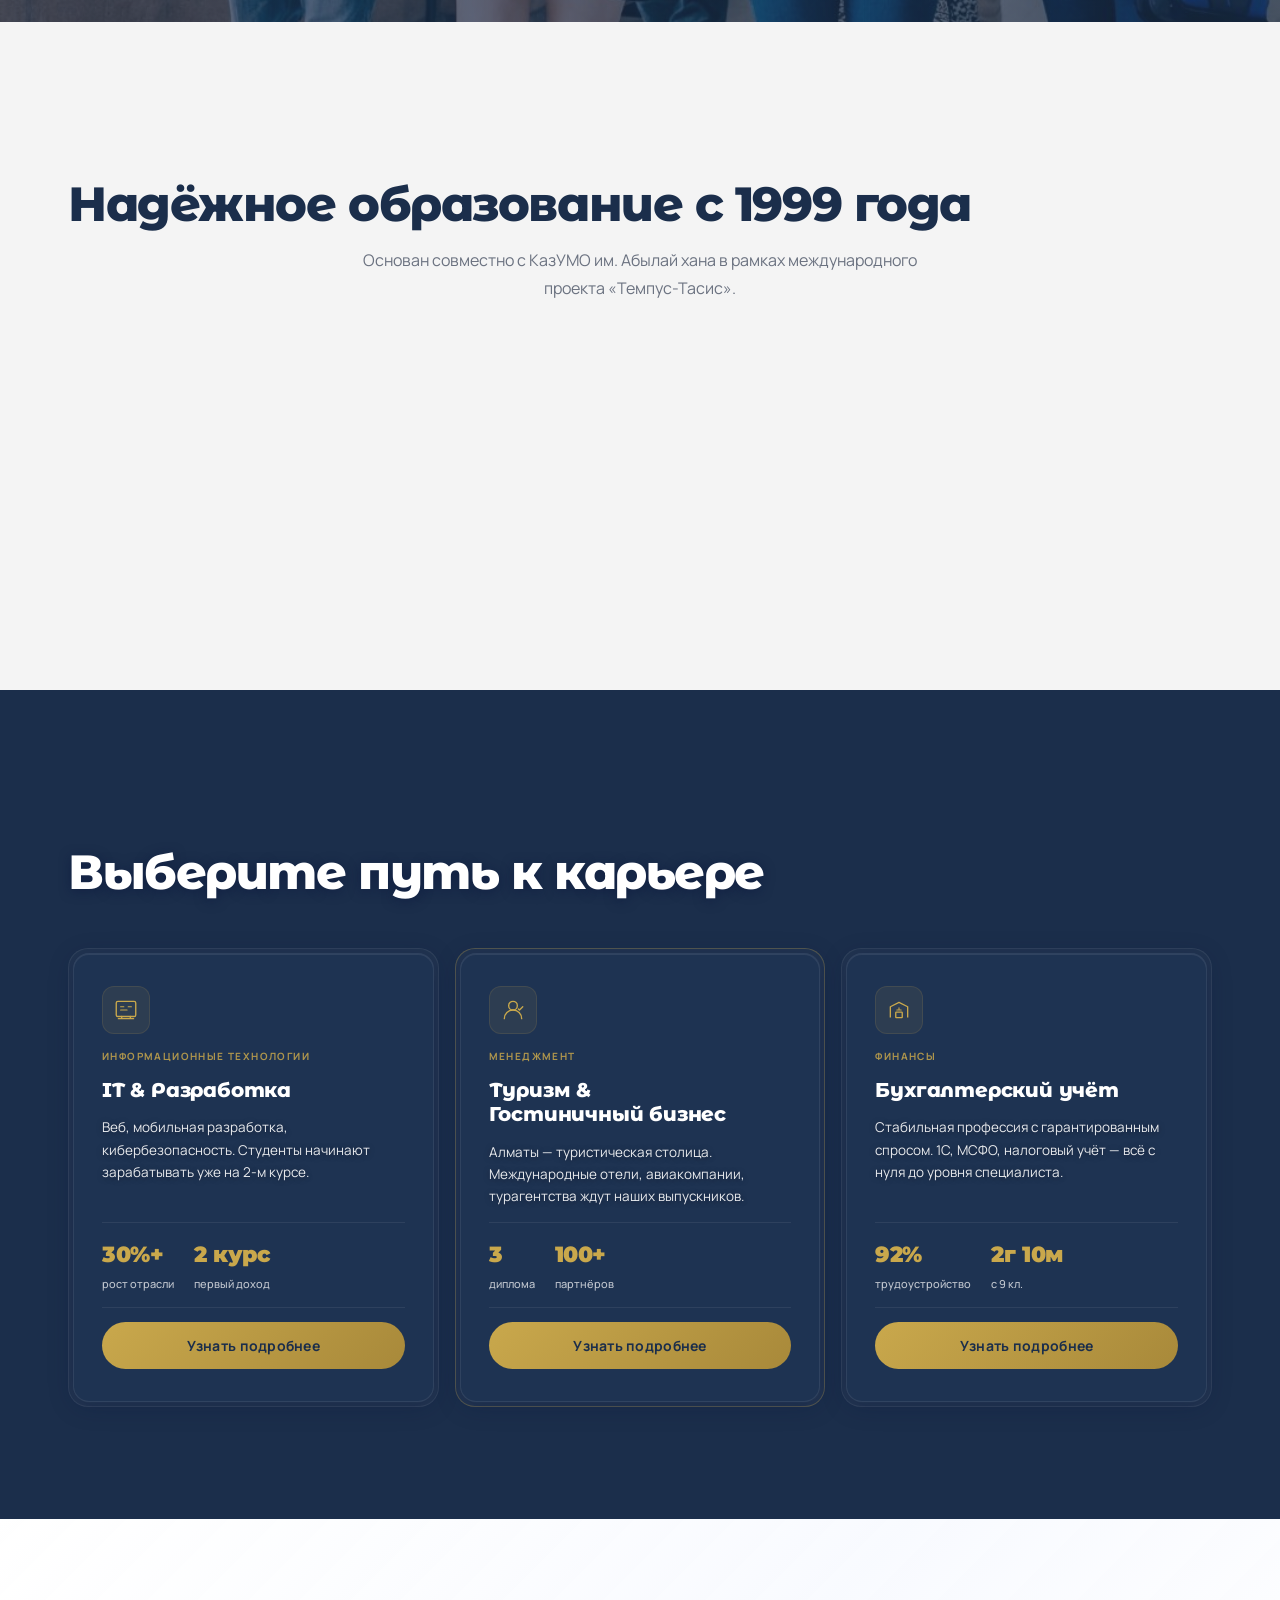
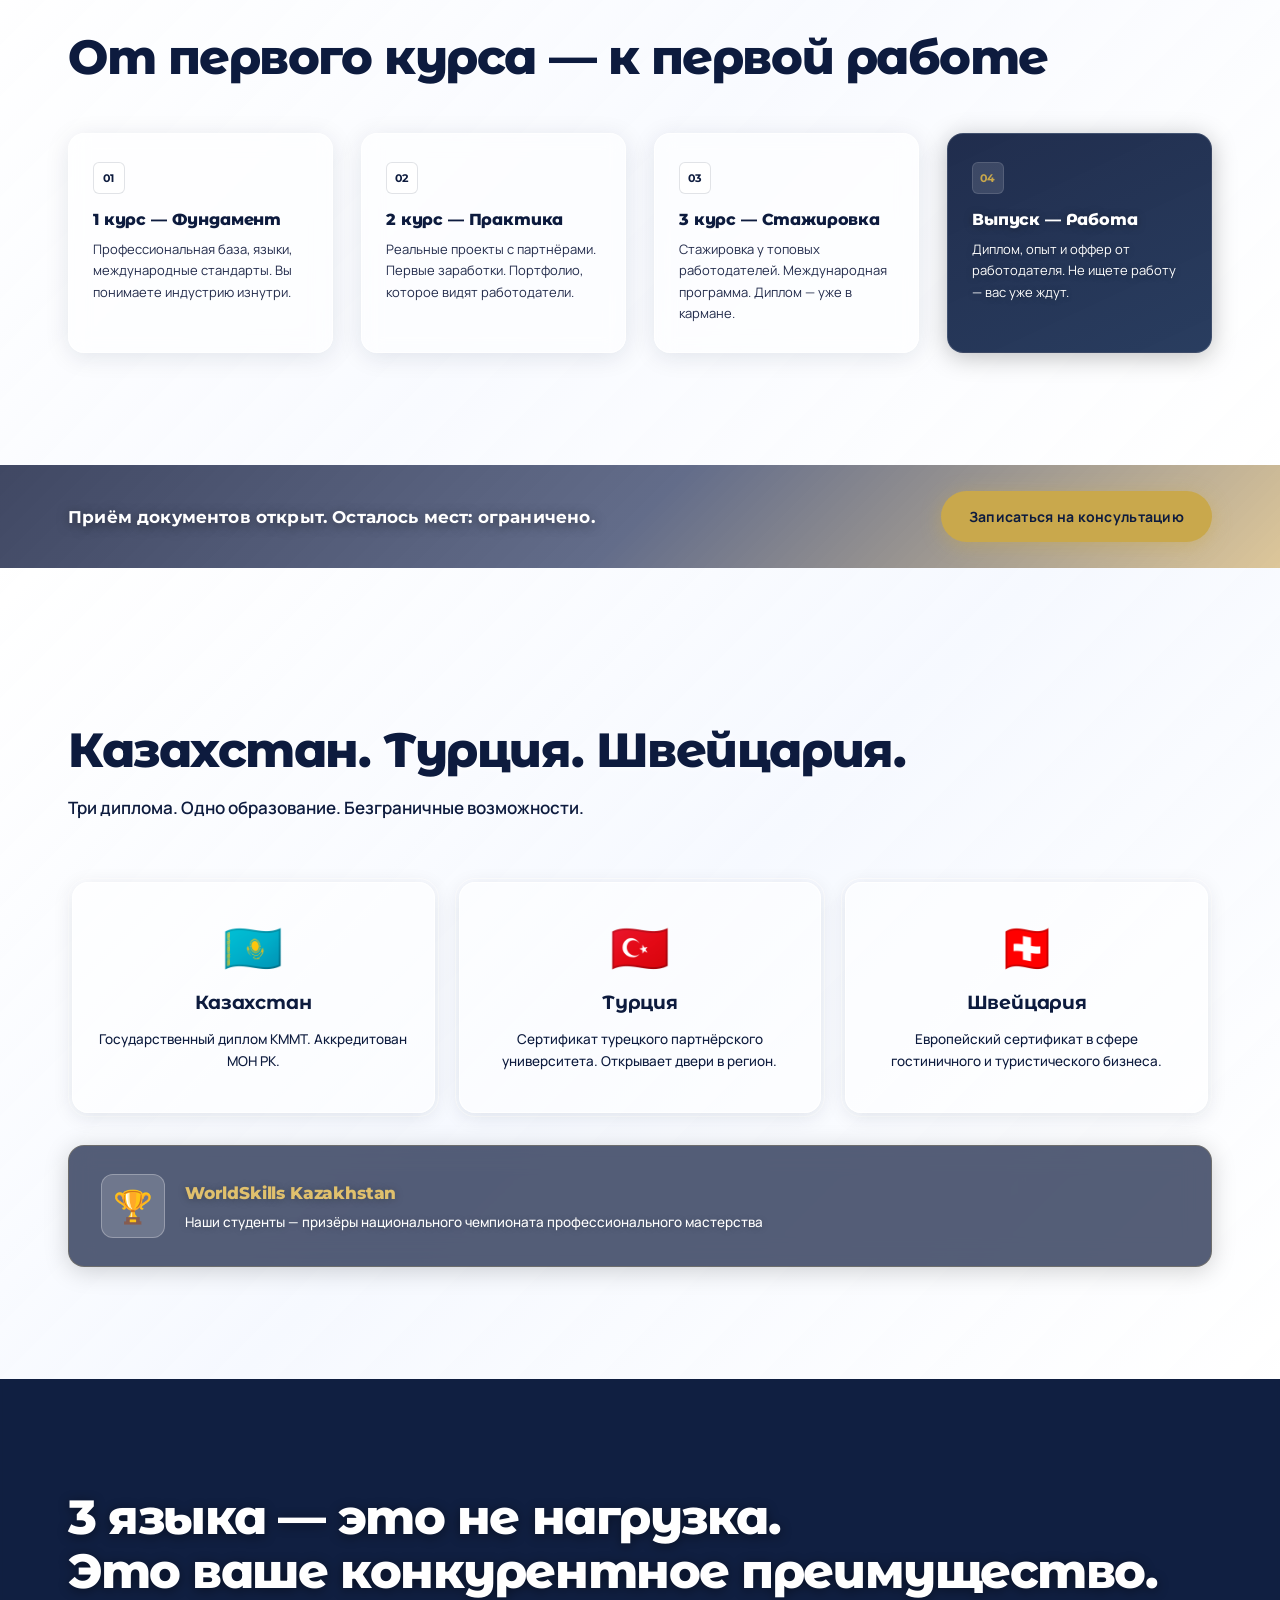
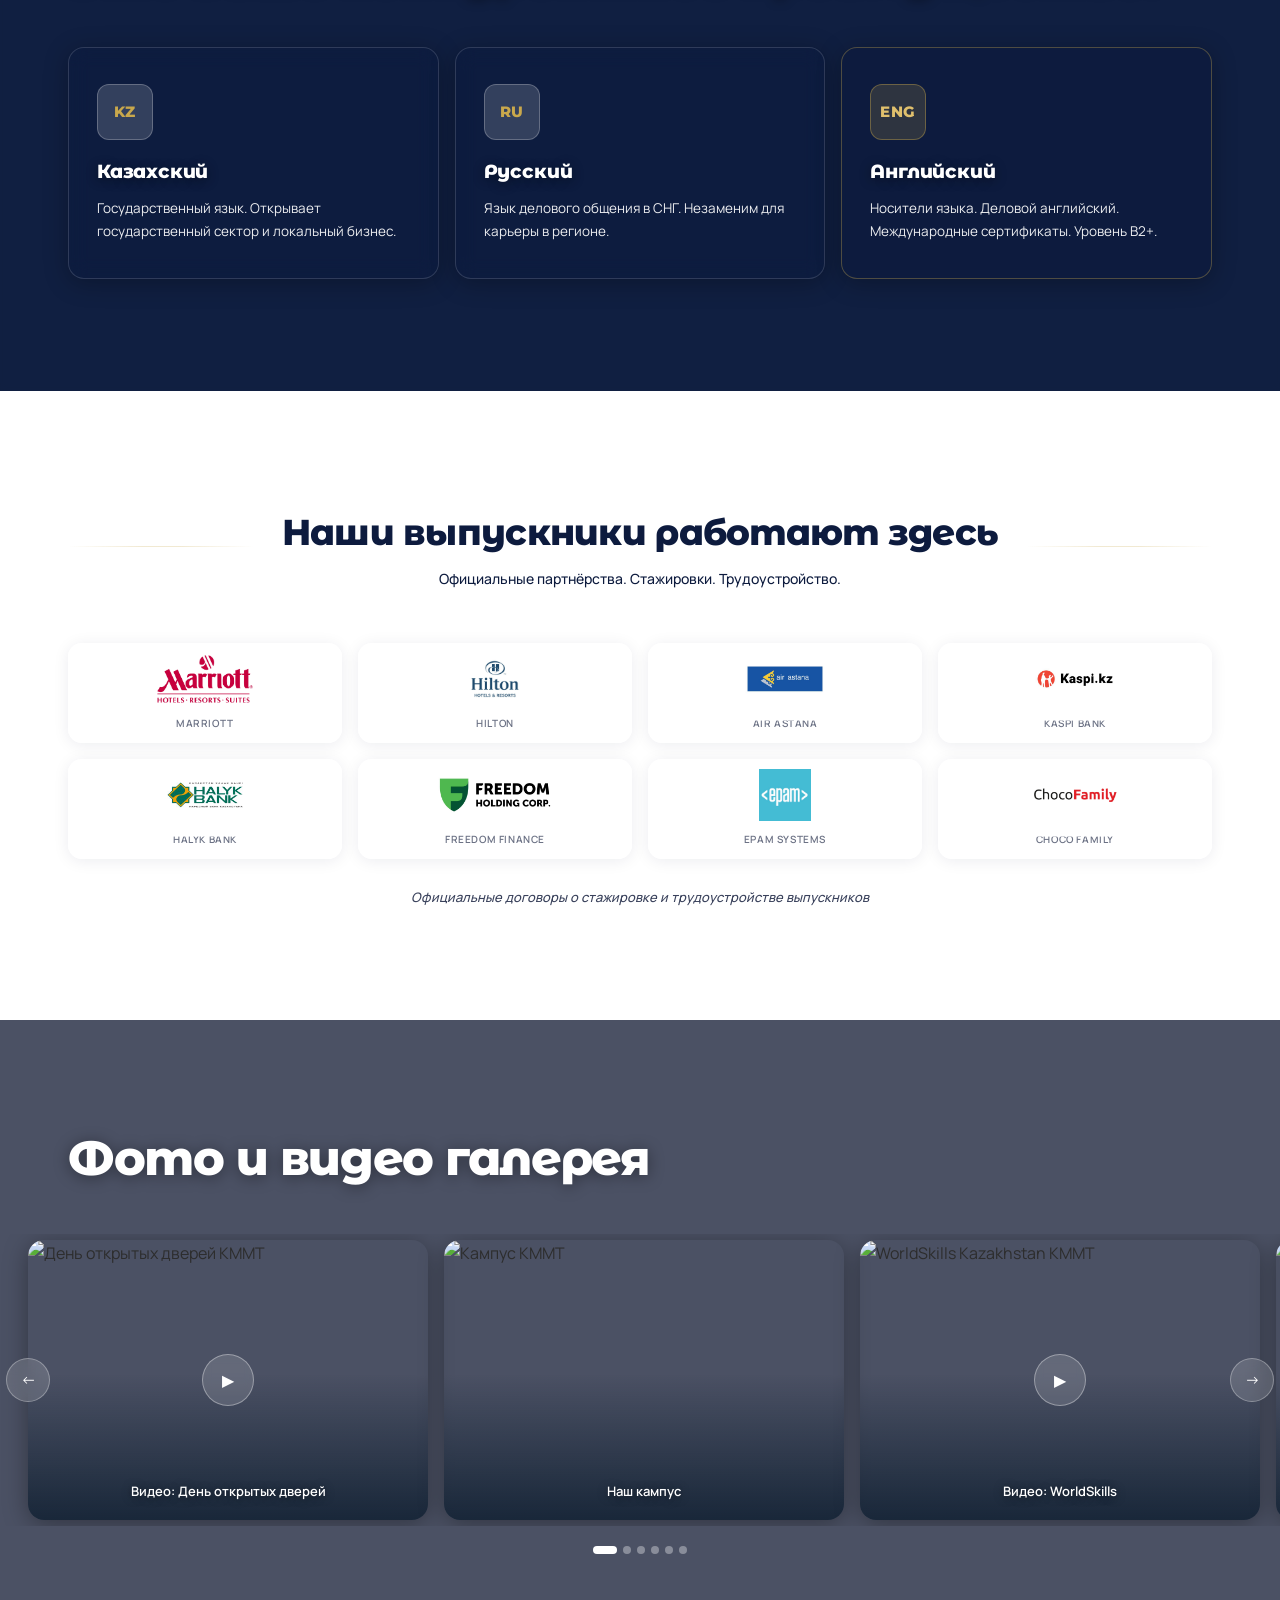
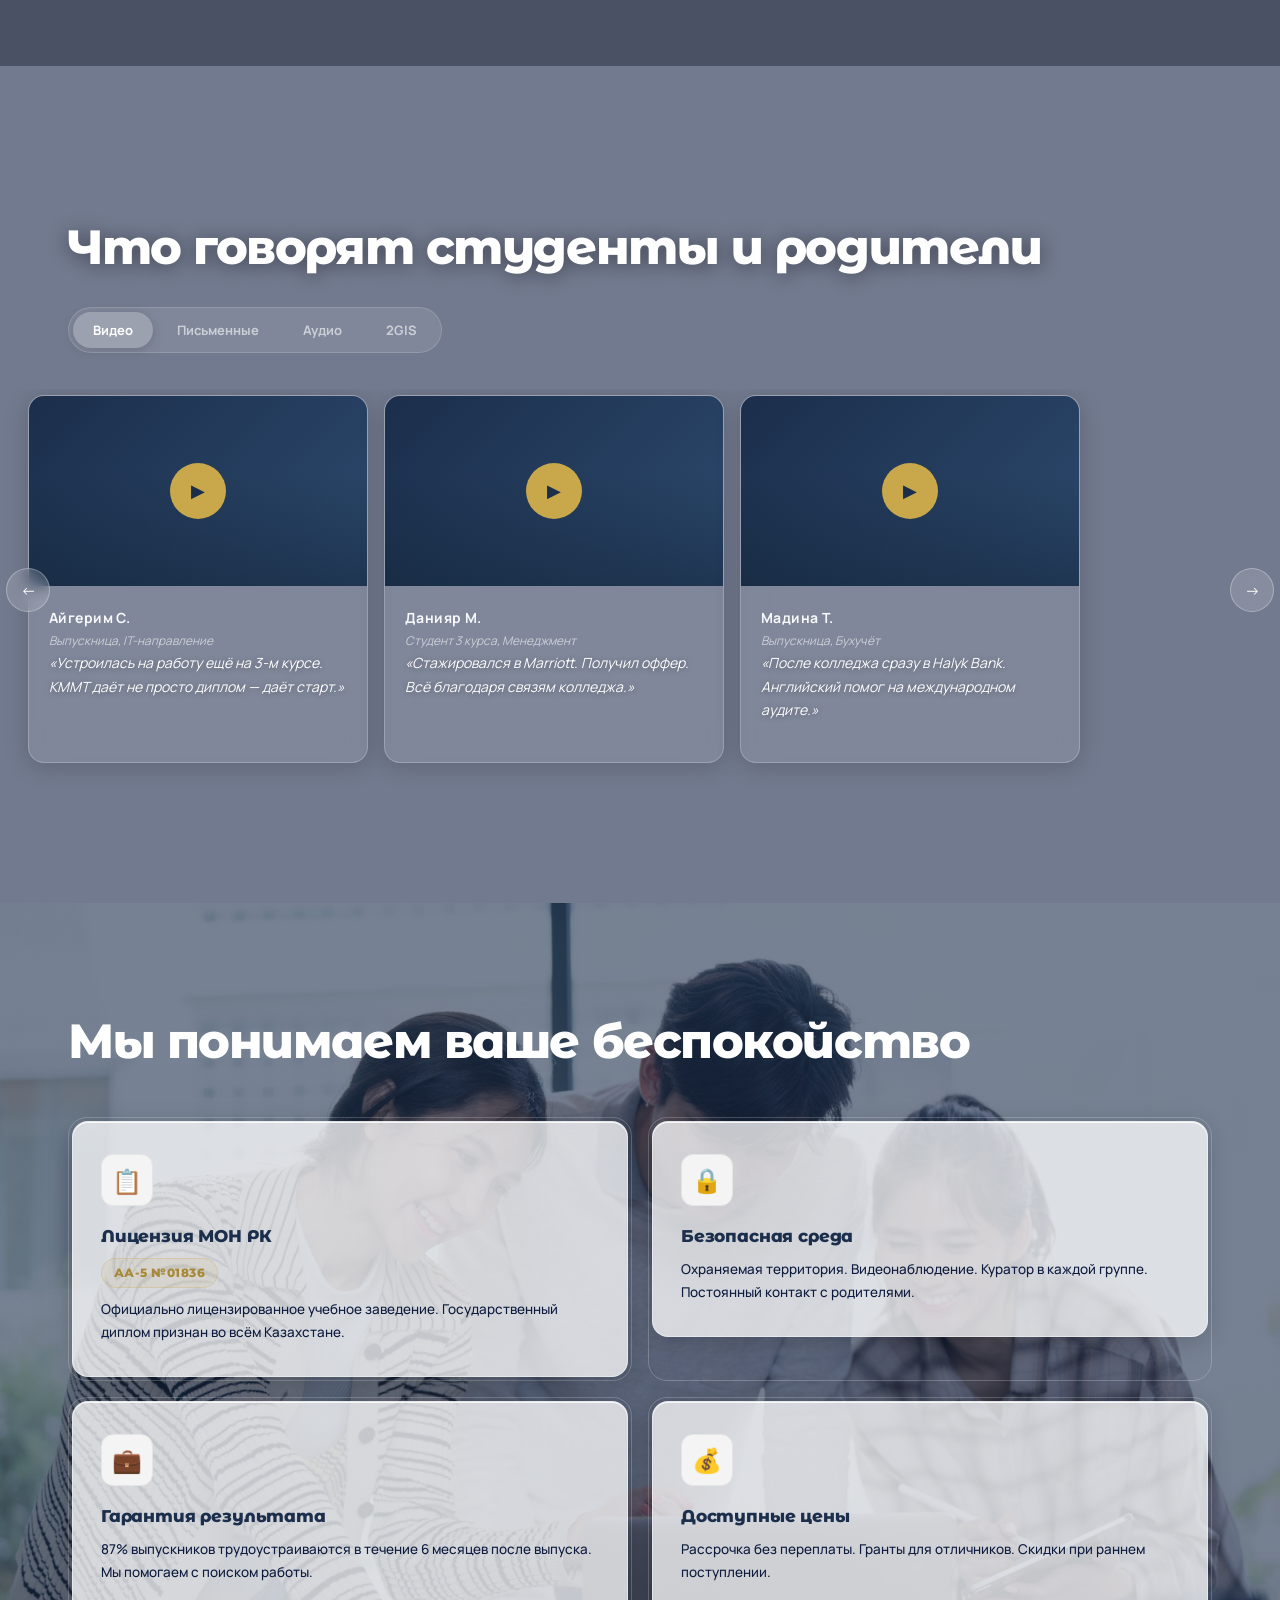
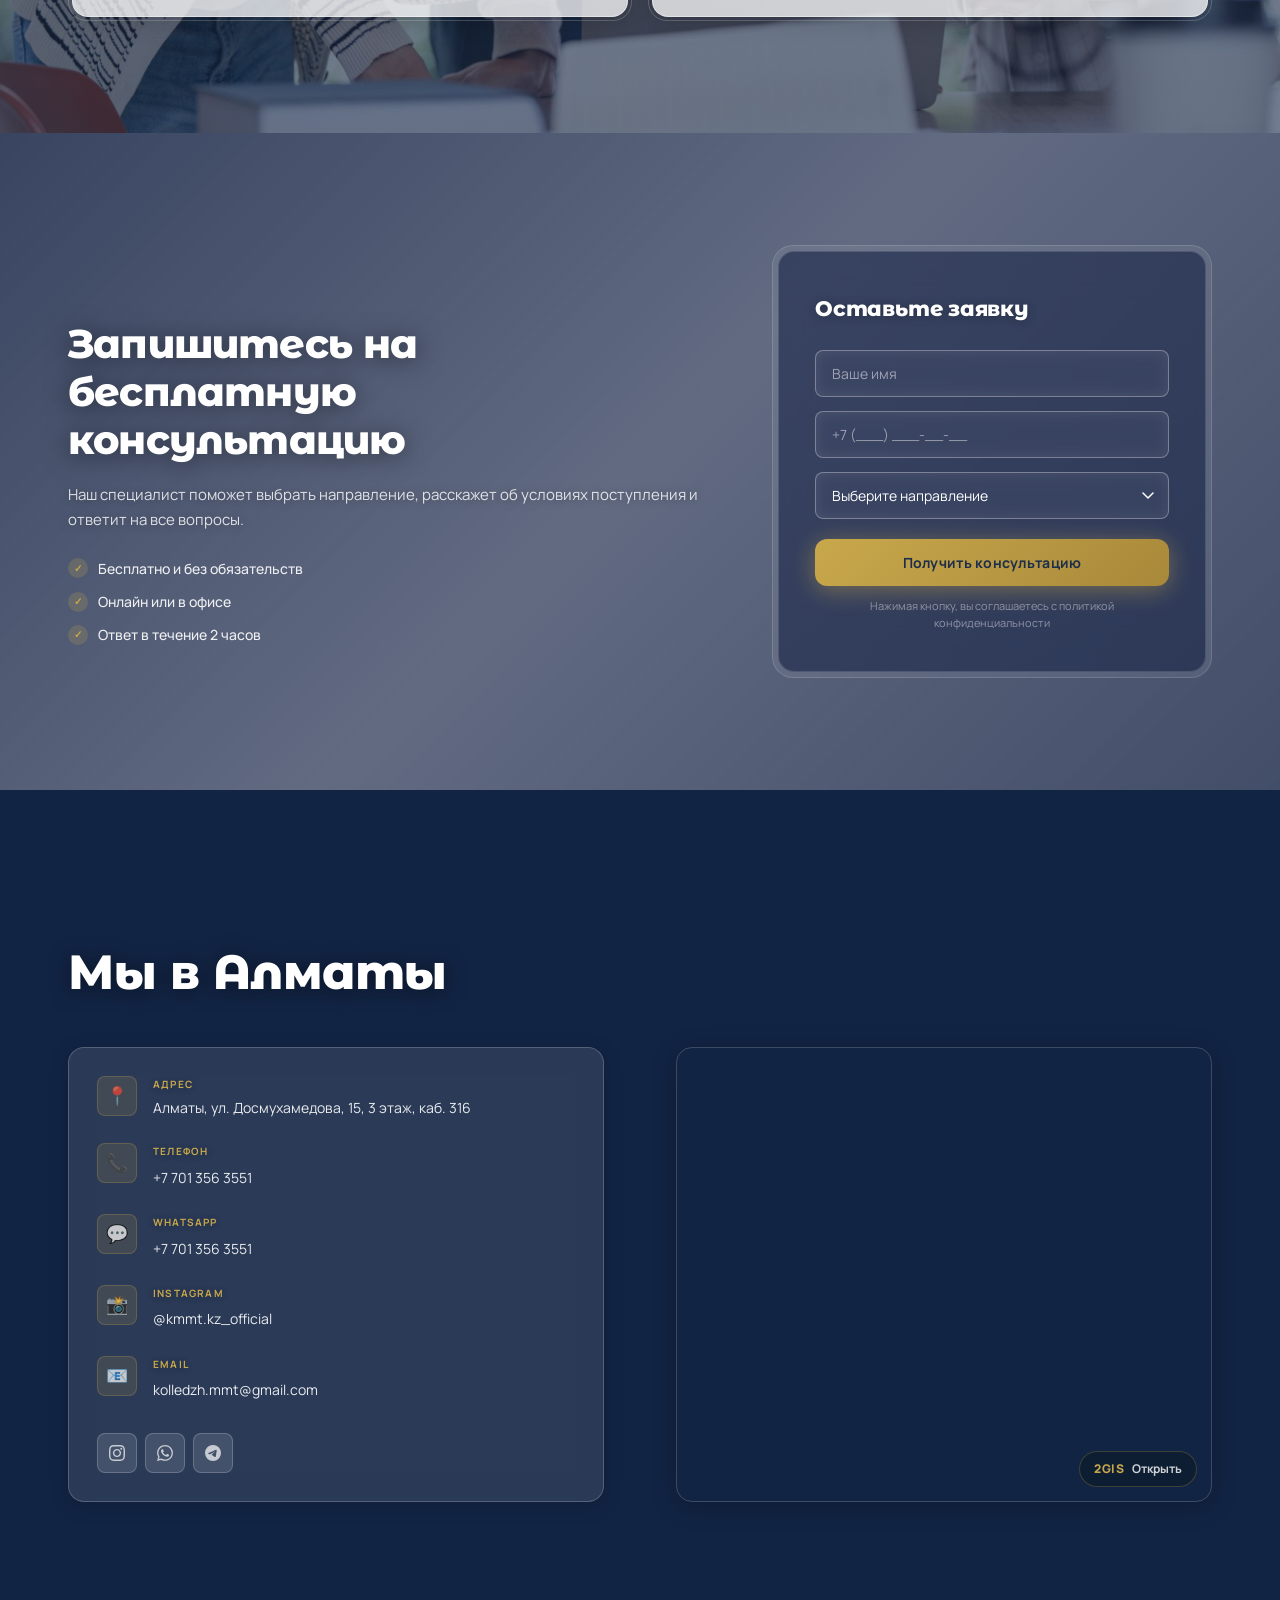
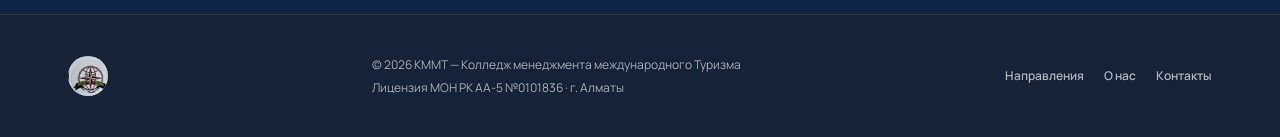
==== commit 445b93b5: "Байланыс деректерін жаңарту: телефон және email - Барлық телефон нөмірлері → +7 701 356 3551 - Барлы" ====
--- a/index.html
+++ b/index.html
@@ -300,7 +300,7 @@
 <section class="cta-strip">
   <div class="container cta-strip__inner">
     <p data-ru="Приём документов открыт. Осталось мест: ограничено." data-kz="Құжат қабылдау ашық. Орындар шектеулі.">Приём документов открыт. Осталось мест: ограничено.</p>
-    <a href="https://wa.me/77711681900?text=%D0%97%D0%B4%D1%80%D0%B0%D0%B2%D1%81%D1%82%D0%B2%D1%83%D0%B9%D1%82%D0%B5!%20%D0%A5%D0%BE%D1%87%D1%83%20%D0%B7%D0%B0%D0%BF%D0%B8%D1%81%D0%B0%D1%82%D1%8C%D1%81%D1%8F%20%D0%BD%D0%B0%20%D0%BA%D0%BE%D0%BD%D1%81%D1%83%D0%BB%D1%8C%D1%82%D0%B0%D1%86%D0%B8%D1%8E" target="_blank" rel="noopener" class="btn btn--gold" data-ru="Записаться на консультацию" data-kz="Кеңеске жазылу">Записаться на консультацию</a>
+    <a href="https://wa.me/77013563551?text=%D0%97%D0%B4%D1%80%D0%B0%D0%B2%D1%81%D1%82%D0%B2%D1%83%D0%B9%D1%82%D0%B5!%20%D0%A5%D0%BE%D1%87%D1%83%20%D0%B7%D0%B0%D0%BF%D0%B8%D1%81%D0%B0%D1%82%D1%8C%D1%81%D1%8F%20%D0%BD%D0%B0%20%D0%BA%D0%BE%D0%BD%D1%81%D1%83%D0%BB%D1%8C%D1%82%D0%B0%D1%86%D0%B8%D1%8E" target="_blank" rel="noopener" class="btn btn--gold" data-ru="Записаться на консультацию" data-kz="Кеңеске жазылу">Записаться на консультацию</a>
   </div>
 </section>
 
@@ -778,14 +778,14 @@
           <div class="contacts__icon">📞</div>
           <div>
             <strong data-ru="Телефон" data-kz="Телефон">Телефон</strong>
-            <a href="tel:+77086279544" class="contacts__link">+7 708 627 9544</a>
+            <a href="tel:+77013563551" class="contacts__link">+7 701 356 3551</a>
           </div>
         </div>
         <div class="contacts__item">
           <div class="contacts__icon">💬</div>
           <div>
             <strong>WhatsApp</strong>
-            <a href="https://wa.me/77711681900" target="_blank" rel="noopener" class="contacts__link">+7 771 168 1900</a>
+            <a href="https://wa.me/77013563551" target="_blank" rel="noopener" class="contacts__link">+7 701 356 3551</a>
           </div>
         </div>
         <div class="contacts__item">
@@ -799,14 +799,14 @@
           <div class="contacts__icon">📧</div>
           <div>
             <strong>Email</strong>
-            <a href="mailto:minaikhan.saltanat@gmail.com" class="contacts__link">minaikhan.saltanat@gmail.com</a>
+            <a href="mailto:kolledzh.mmt@gmail.com" class="contacts__link">kolledzh.mmt@gmail.com</a>
           </div>
         </div>
         <div class="contacts__socials">
           <a href="https://instagram.com/kmmt.kz_official" target="_blank" rel="noopener" class="social-link" aria-label="Instagram">
             <svg viewBox="0 0 24 24" fill="currentColor"><path d="M12 2.163c3.204 0 3.584.012 4.85.07 3.252.148 4.771 1.691 4.919 4.919.058 1.265.069 1.645.069 4.849 0 3.205-.012 3.584-.069 4.849-.149 3.225-1.664 4.771-4.919 4.919-1.266.058-1.644.07-4.85.07-3.204 0-3.584-.012-4.849-.07-3.26-.149-4.771-1.699-4.919-4.92-.058-1.265-.07-1.644-.07-4.849 0-3.204.013-3.583.07-4.849.149-3.227 1.664-4.771 4.919-4.919 1.266-.057 1.645-.069 4.849-.069zm0-2.163c-3.259 0-3.667.014-4.947.072-4.358.2-6.78 2.618-6.98 6.98-.059 1.281-.073 1.689-.073 4.948 0 3.259.014 3.668.072 4.948.2 4.358 2.618 6.78 6.98 6.98 1.281.058 1.689.072 4.948.072 3.259 0 3.668-.014 4.948-.072 4.354-.2 6.782-2.618 6.979-6.98.059-1.28.073-1.689.073-4.948 0-3.259-.014-3.667-.072-4.947-.196-4.354-2.617-6.78-6.979-6.98-1.281-.059-1.69-.073-4.949-.073zm0 5.838c-3.403 0-6.162 2.759-6.162 6.162s2.759 6.163 6.162 6.163 6.162-2.759 6.162-6.163c0-3.403-2.759-6.162-6.162-6.162zm0 10.162c-2.209 0-4-1.79-4-4 0-2.209 1.791-4 4-4s4 1.791 4 4c0 2.21-1.791 4-4 4zm6.406-11.845c-.796 0-1.441.645-1.441 1.44s.645 1.44 1.441 1.44c.795 0 1.439-.645 1.439-1.44s-.644-1.44-1.439-1.44z"/></svg>
           </a>
-          <a href="https://wa.me/77711681900" target="_blank" rel="noopener" class="social-link" aria-label="WhatsApp">
+          <a href="https://wa.me/77013563551" target="_blank" rel="noopener" class="social-link" aria-label="WhatsApp">
             <svg viewBox="0 0 24 24" fill="currentColor"><path d="M17.472 14.382c-.297-.149-1.758-.867-2.03-.967-.273-.099-.471-.148-.67.15-.197.297-.767.966-.94 1.164-.173.199-.347.223-.644.075-.297-.15-1.255-.463-2.39-1.475-.883-.788-1.48-1.761-1.653-2.059-.173-.297-.018-.458.13-.606.134-.133.298-.347.446-.52.149-.174.198-.298.298-.497.099-.198.05-.371-.025-.52-.075-.149-.669-1.612-.916-2.207-.242-.579-.487-.5-.669-.51-.173-.008-.371-.01-.57-.01-.198 0-.52.074-.792.372-.272.297-1.04 1.016-1.04 2.479 0 1.462 1.065 2.875 1.213 3.074.149.198 2.096 3.2 5.077 4.487.709.306 1.262.489 1.694.625.712.227 1.36.195 1.871.118.571-.085 1.758-.719 2.006-1.413.248-.694.248-1.289.173-1.413-.074-.124-.272-.198-.57-.347m-5.421 7.403h-.004a9.87 9.87 0 01-5.031-1.378l-.361-.214-3.741.982.998-3.648-.235-.374a9.86 9.86 0 01-1.51-5.26c.001-5.45 4.436-9.884 9.888-9.884 2.64 0 5.122 1.03 6.988 2.898a9.825 9.825 0 012.893 6.994c-.003 5.45-4.437 9.884-9.885 9.884m8.413-18.297A11.815 11.815 0 0012.05 0C5.495 0 .16 5.335.157 11.892c0 2.096.547 4.142 1.588 5.945L.057 24l6.305-1.654a11.882 11.882 0 005.683 1.448h.005c6.554 0 11.89-5.335 11.893-11.893a11.821 11.821 0 00-3.48-8.413Z"/></svg>
           </a>
           <a href="#" class="social-link" aria-label="Telegram">
@@ -854,7 +854,7 @@
 </footer>
 
 <!-- ========== FLOATING CTA ========== -->
-<a href="https://wa.me/77711681900?text=%D0%97%D0%B4%D1%80%D0%B0%D0%B2%D1%81%D1%82%D0%B2%D1%83%D0%B9%D1%82%D0%B5!%20%D0%A5%D0%BE%D1%87%D1%83%20%D0%B7%D0%B0%D0%BF%D0%B8%D1%81%D0%B0%D1%82%D1%8C%D1%81%D1%8F%20%D0%BD%D0%B0%20%D0%BA%D0%BE%D0%BD%D1%81%D1%83%D0%BB%D1%8C%D1%82%D0%B0%D1%86%D0%B8%D1%8E" target="_blank" rel="noopener" class="floating-cta" id="floatingCta">
+<a href="https://wa.me/77013563551?text=%D0%97%D0%B4%D1%80%D0%B0%D0%B2%D1%81%D1%82%D0%B2%D1%83%D0%B9%D1%82%D0%B5!%20%D0%A5%D0%BE%D1%87%D1%83%20%D0%B7%D0%B0%D0%BF%D0%B8%D1%81%D0%B0%D1%82%D1%8C%D1%81%D1%8F%20%D0%BD%D0%B0%20%D0%BA%D0%BE%D0%BD%D1%81%D1%83%D0%BB%D1%8C%D1%82%D0%B0%D1%86%D0%B8%D1%8E" target="_blank" rel="noopener" class="floating-cta" id="floatingCta">
   <span data-ru="Записаться" data-kz="Жазылу">Записаться</span>
 </a>
 
@@ -978,7 +978,7 @@
 
     </div>
     <div class="prog-modal__footer">
-      <a href="https://wa.me/77711681900?text=Здравствуйте!%20Хочу%20записаться%20на%20программу%20IT%20%26%20Разработка" target="_blank" rel="noopener" class="btn btn--gold btn--lg" data-ru="Записаться на программу" data-kz="Бағдарламаға жазылу">
+      <a href="https://wa.me/77013563551?text=Здравствуйте!%20Хочу%20записаться%20на%20программу%20IT%20%26%20Разработка" target="_blank" rel="noopener" class="btn btn--gold btn--lg" data-ru="Записаться на программу" data-kz="Бағдарламаға жазылу">
         Записаться на программу
         <span class="btn__icon">→</span>
       </a>
@@ -1108,7 +1108,7 @@
 
     </div>
     <div class="prog-modal__footer">
-      <a href="https://wa.me/77711681900?text=Здравствуйте!%20Хочу%20записаться%20на%20программу%20Туризм%20%26%20Гостиничный%20бизнес" target="_blank" rel="noopener" class="btn btn--gold btn--lg" data-ru="Записаться на программу" data-kz="Бағдарламаға жазылу">
+      <a href="https://wa.me/77013563551?text=Здравствуйте!%20Хочу%20записаться%20на%20программу%20Туризм%20%26%20Гостиничный%20бизнес" target="_blank" rel="noopener" class="btn btn--gold btn--lg" data-ru="Записаться на программу" data-kz="Бағдарламаға жазылу">
         Записаться на программу
         <span class="btn__icon">→</span>
       </a>
@@ -1224,7 +1224,7 @@
 
     </div>
     <div class="prog-modal__footer">
-      <a href="https://wa.me/77711681900?text=Здравствуйте!%20Хочу%20записаться%20на%20программу%20Бухгалтерский%20учёт" target="_blank" rel="noopener" class="btn btn--gold btn--lg" data-ru="Записаться на программу" data-kz="Бағдарламаға жазылу">
+      <a href="https://wa.me/77013563551?text=Здравствуйте!%20Хочу%20записаться%20на%20программу%20Бухгалтерский%20учёт" target="_blank" rel="noopener" class="btn btn--gold btn--lg" data-ru="Записаться на программу" data-kz="Бағдарламаға жазылу">
         Записаться на программу
         <span class="btn__icon">→</span>
       </a>
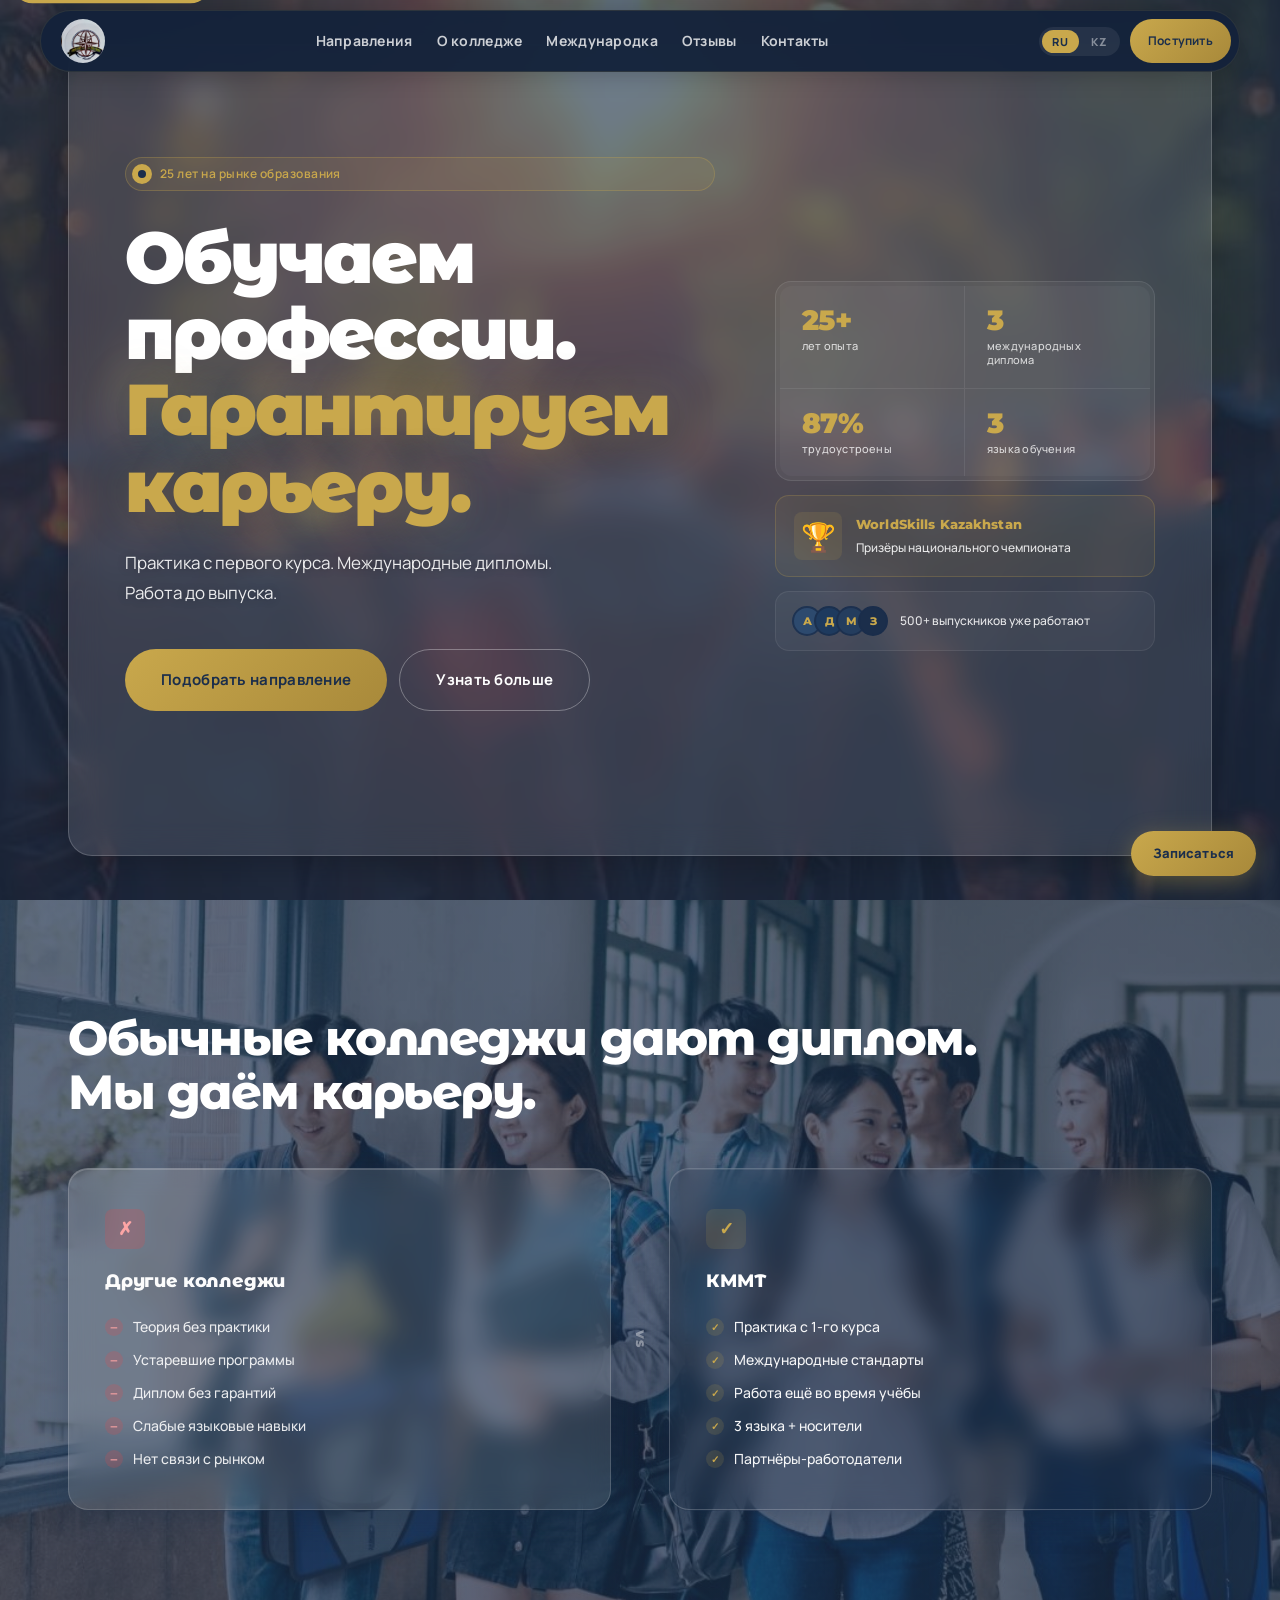
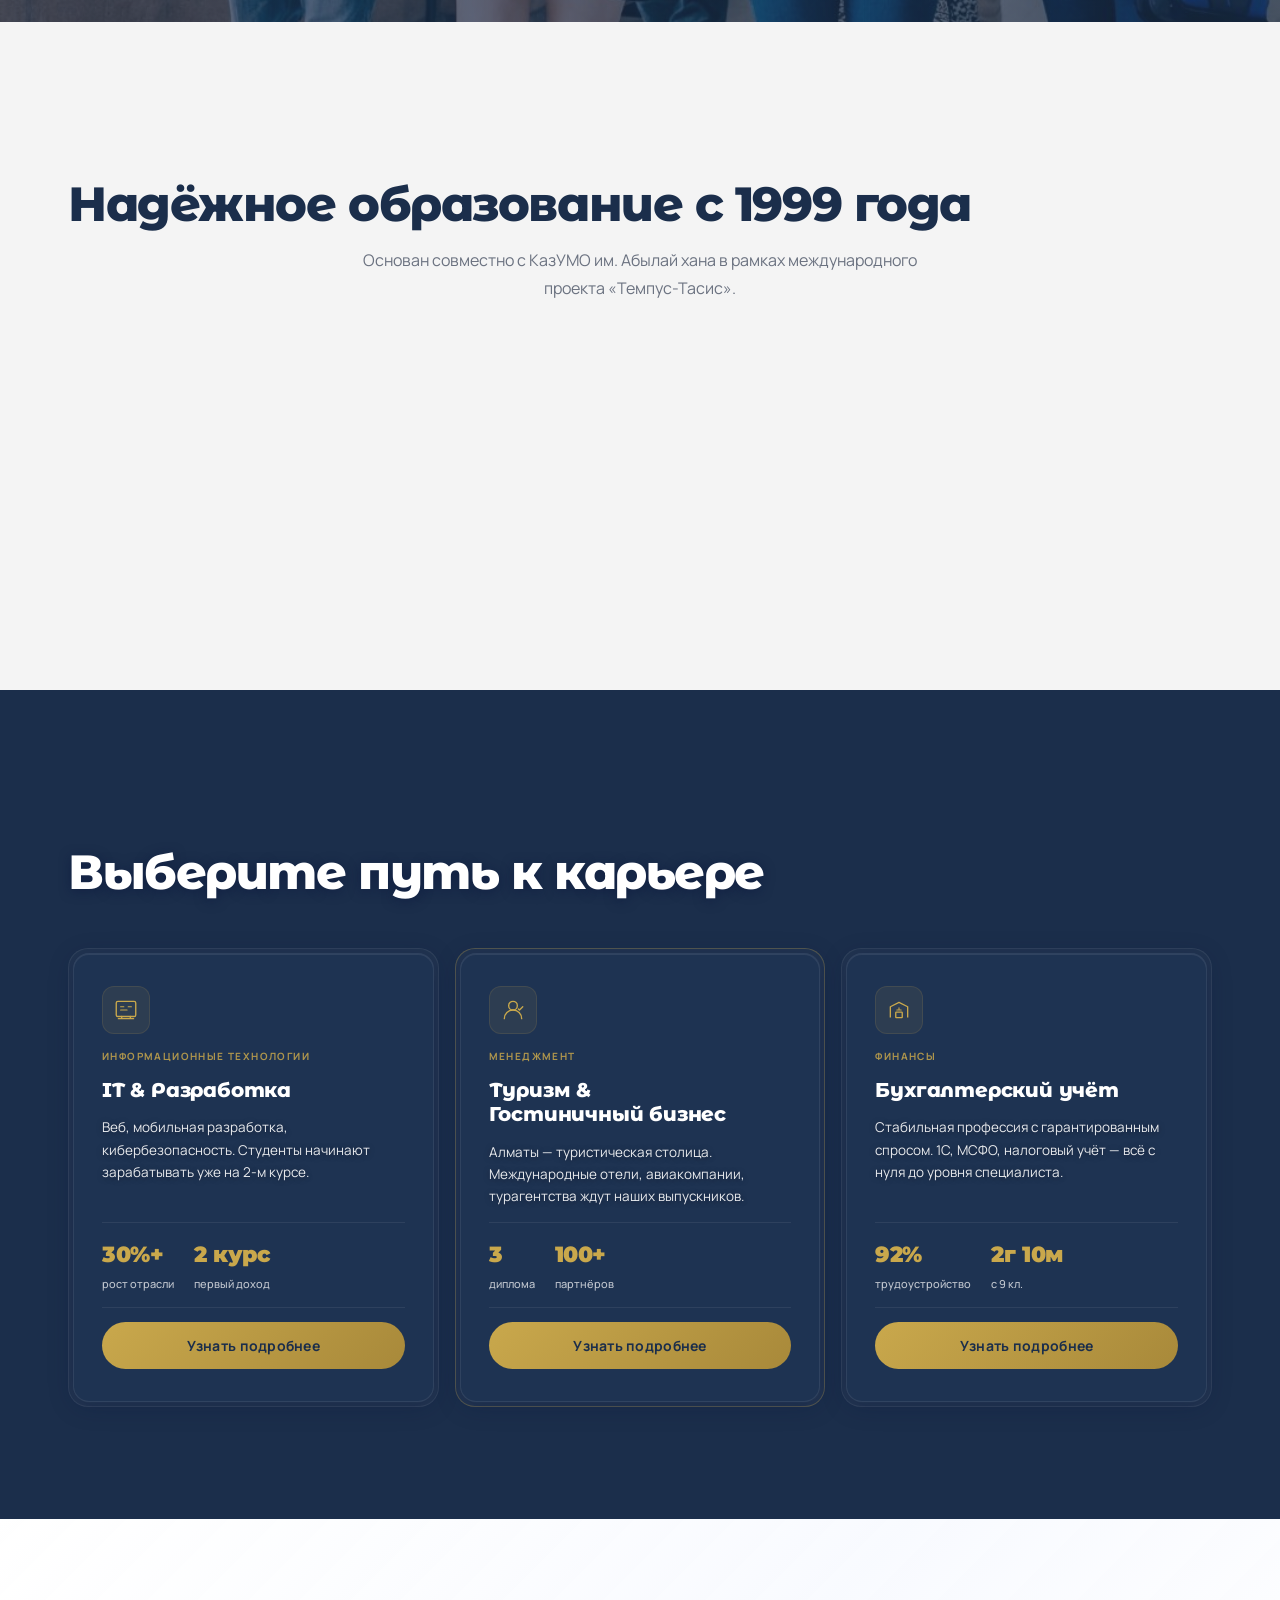
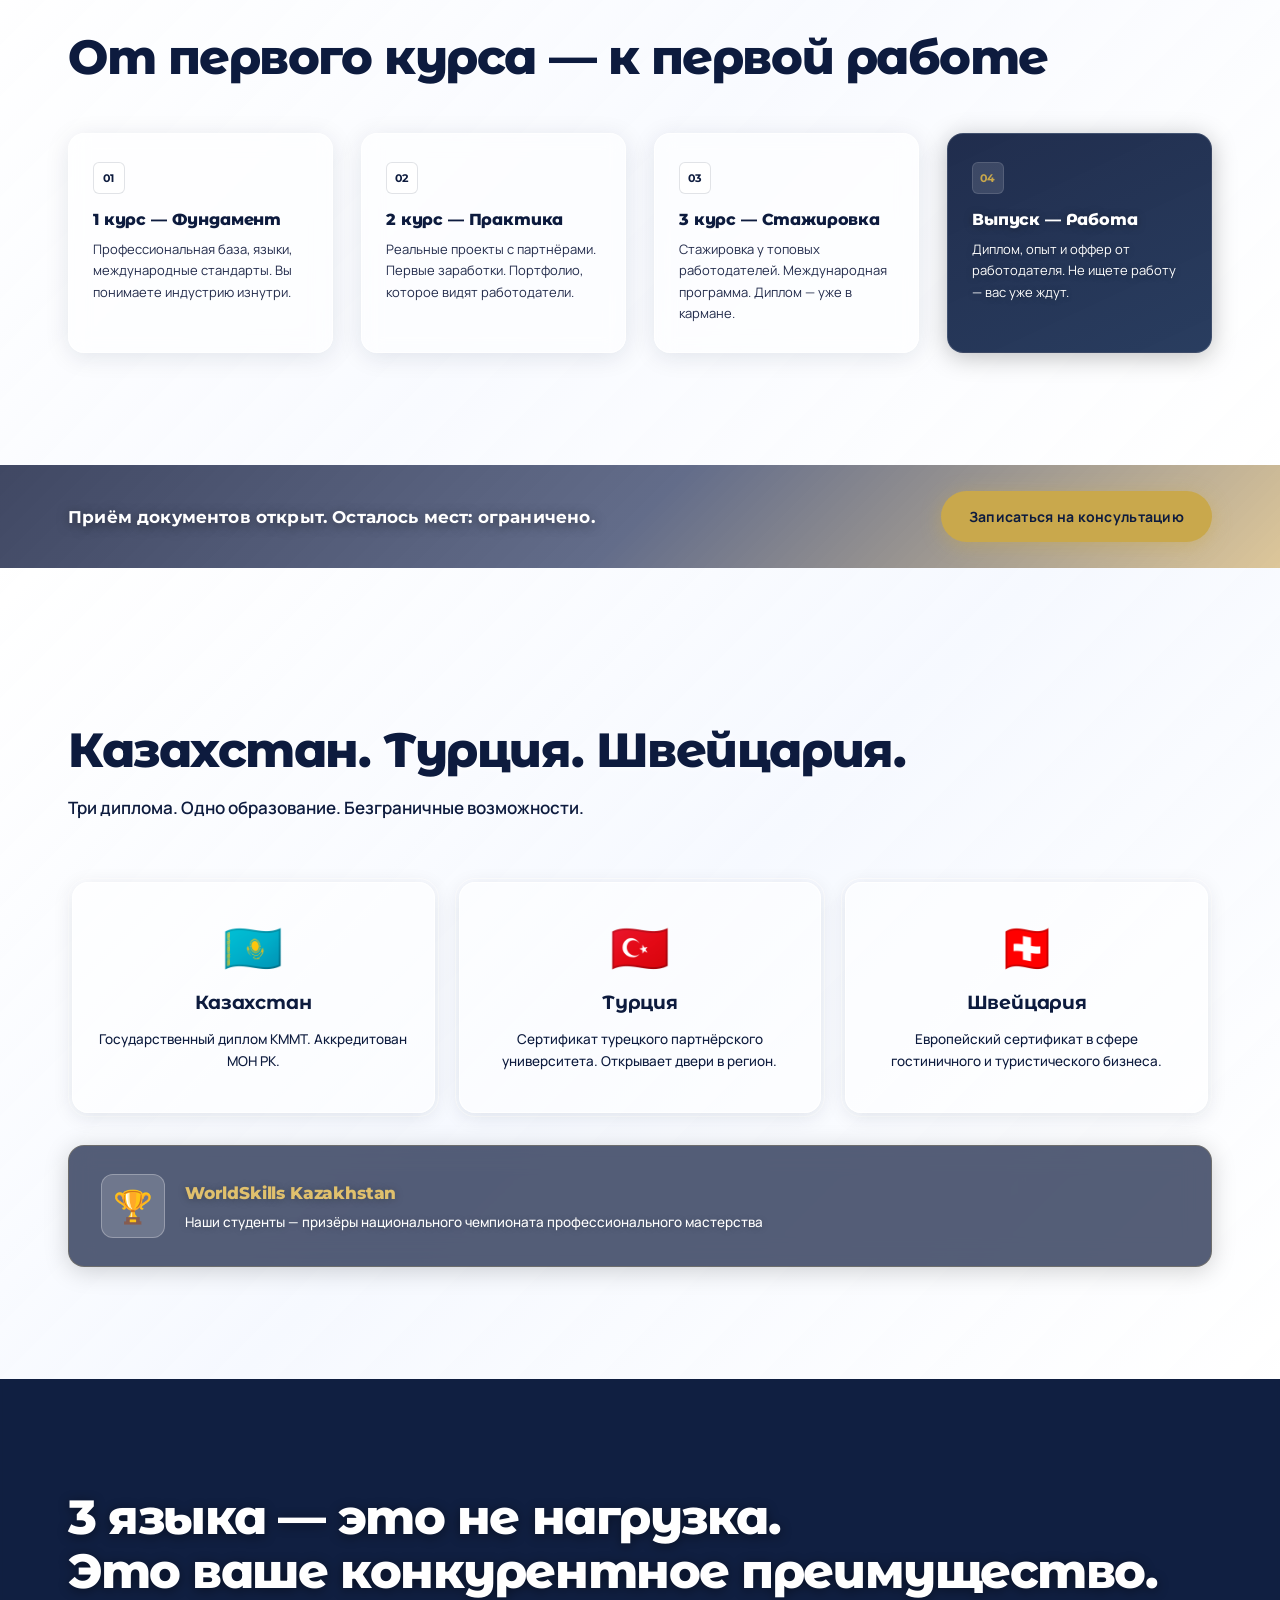
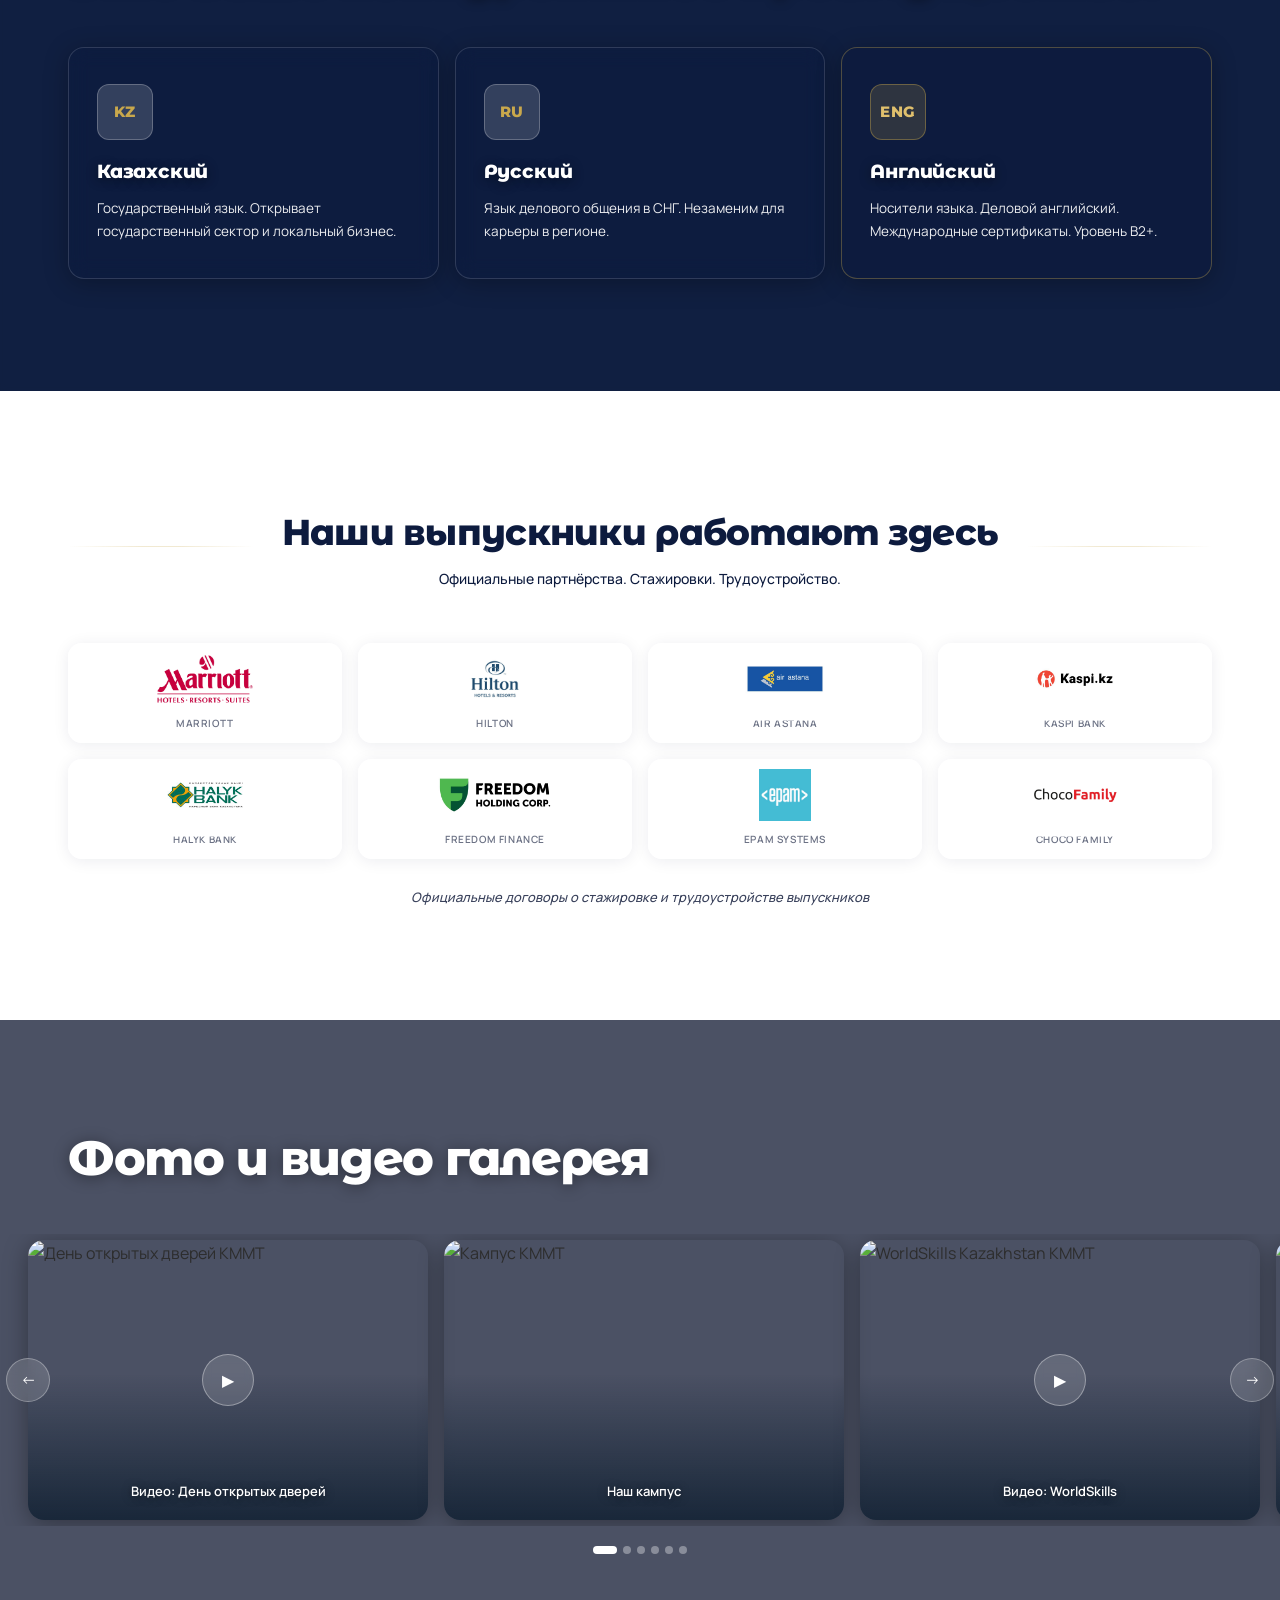
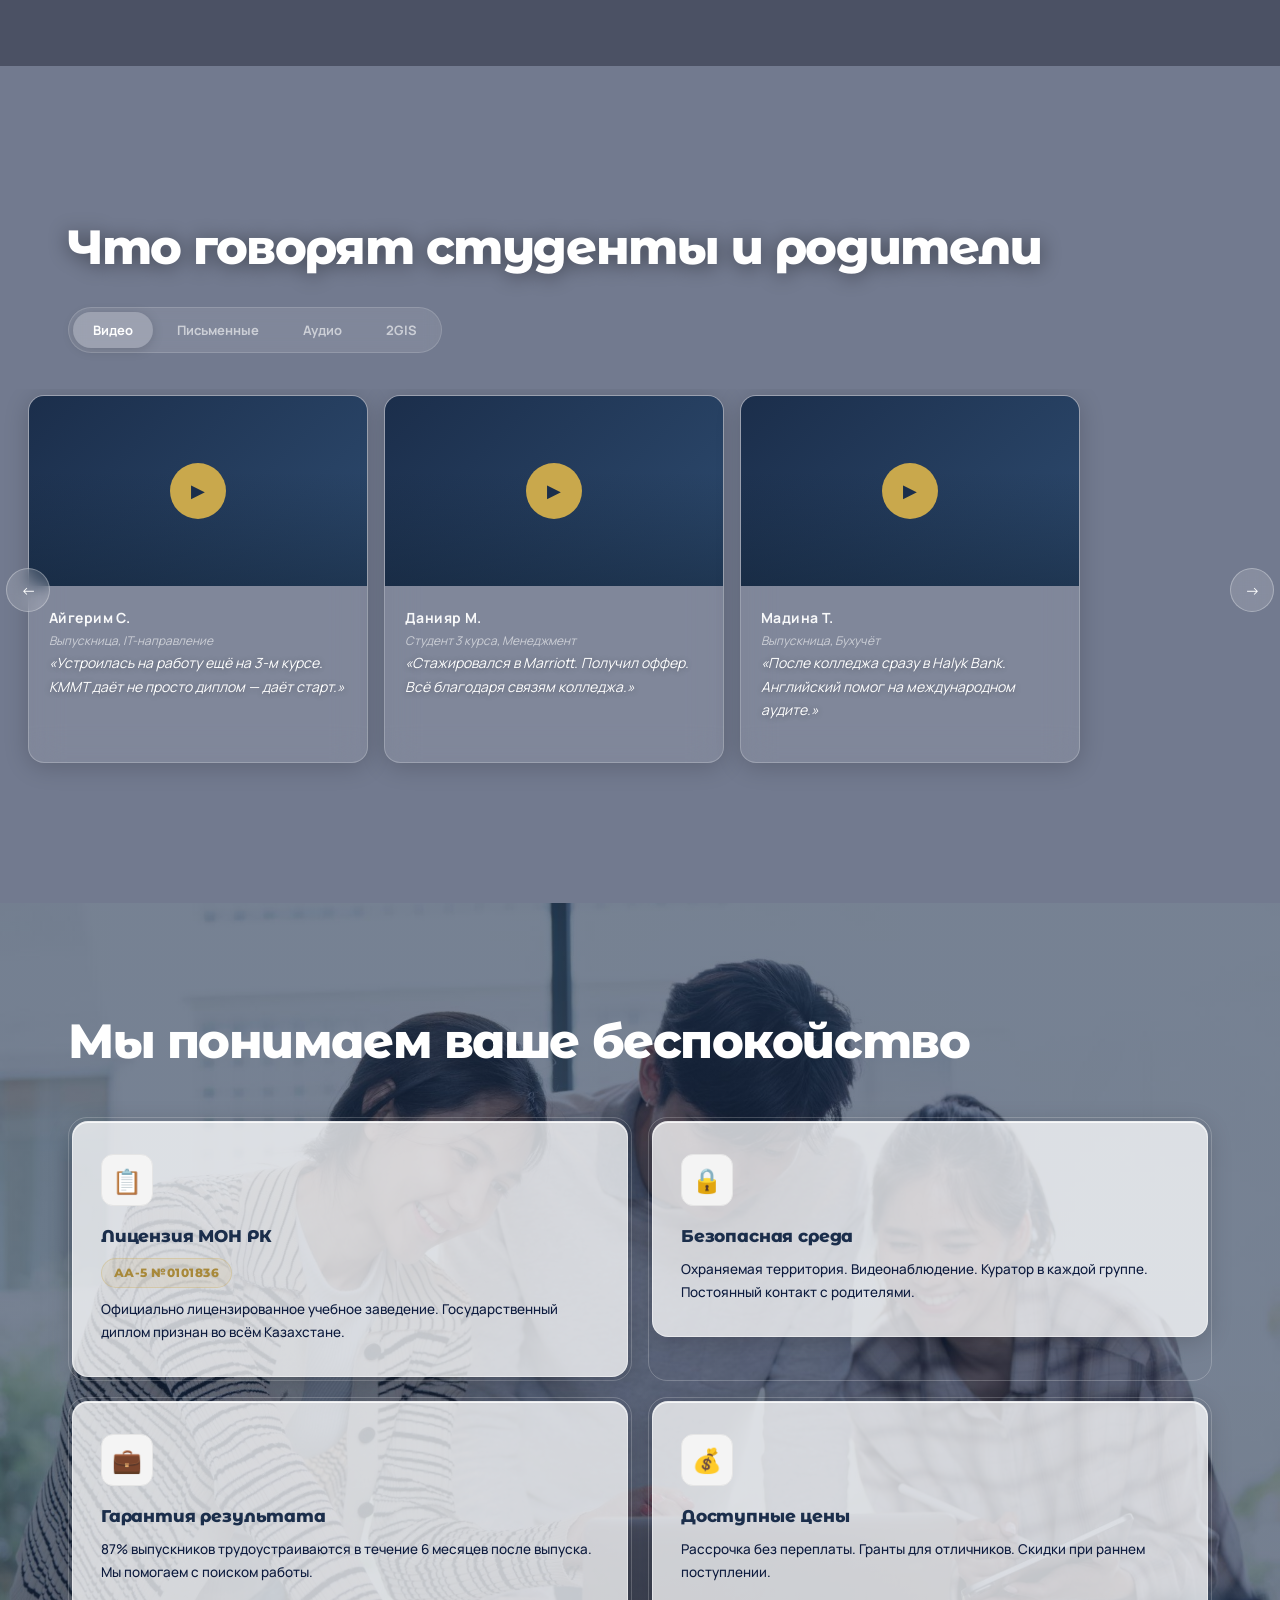
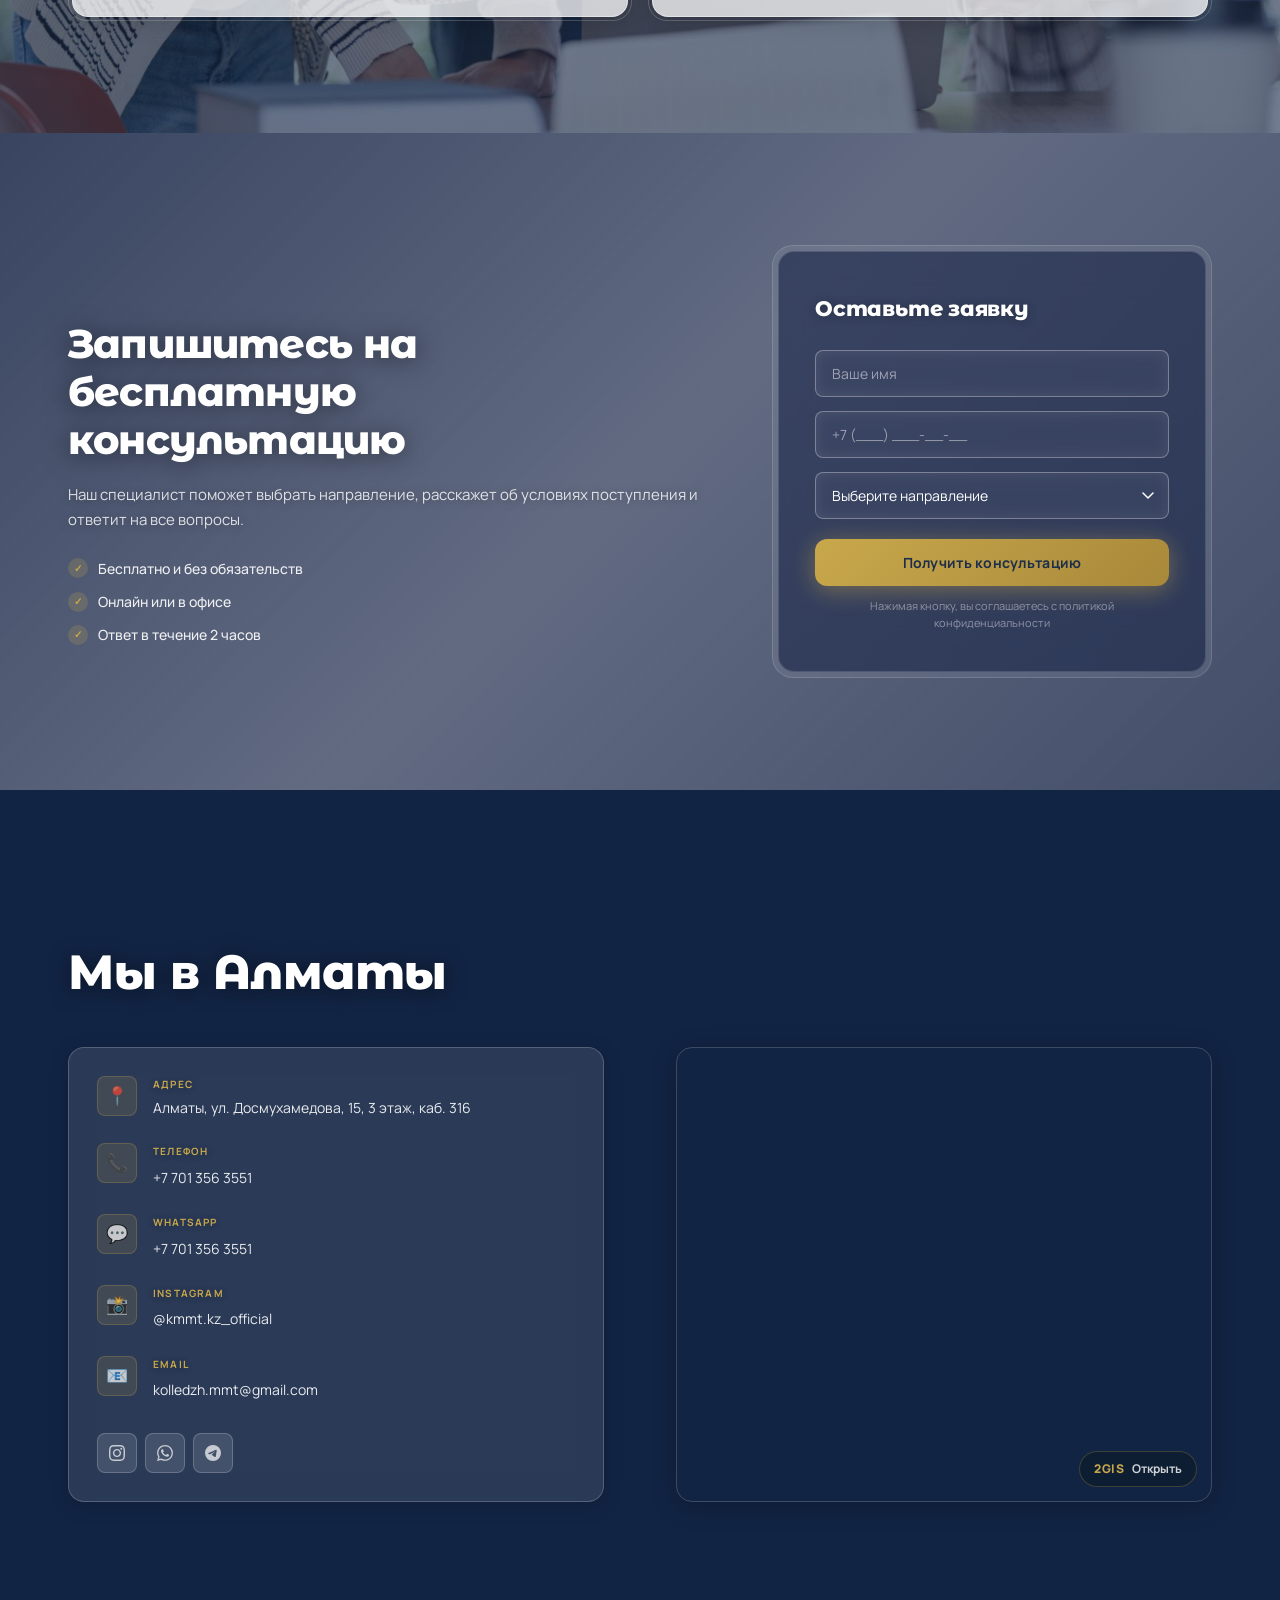
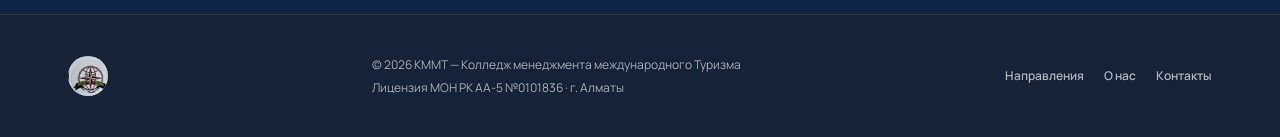
==== commit 039c0508: "Лицензия нөмірін толықтыру: №01836 → №0101836 Co-Authored-By: Claude Sonnet 4.6 <noreply@anthropic.c" ====
--- a/index.html
+++ b/index.html
@@ -691,7 +691,7 @@
         <div class="parents__card">
           <div class="parents__icon">📋</div>
           <h3 data-ru="Лицензия МОН РК" data-kz="ҚР БҒМ лицензиясы">Лицензия МОН РК</h3>
-          <div class="license-badge">АА-5 №01836</div>
+          <div class="license-badge">АА-5 №0101836</div>
           <p data-ru="Официально лицензированное учебное заведение. Государственный диплом признан во всём Казахстане." data-kz="Ресми лицензияланған оқу орны. Мемлекеттік диплом бүкіл Қазақстанда танылған.">Официально лицензированное учебное заведение. Государственный диплом признан во всём Казахстане.</p>
         </div>
       </div>
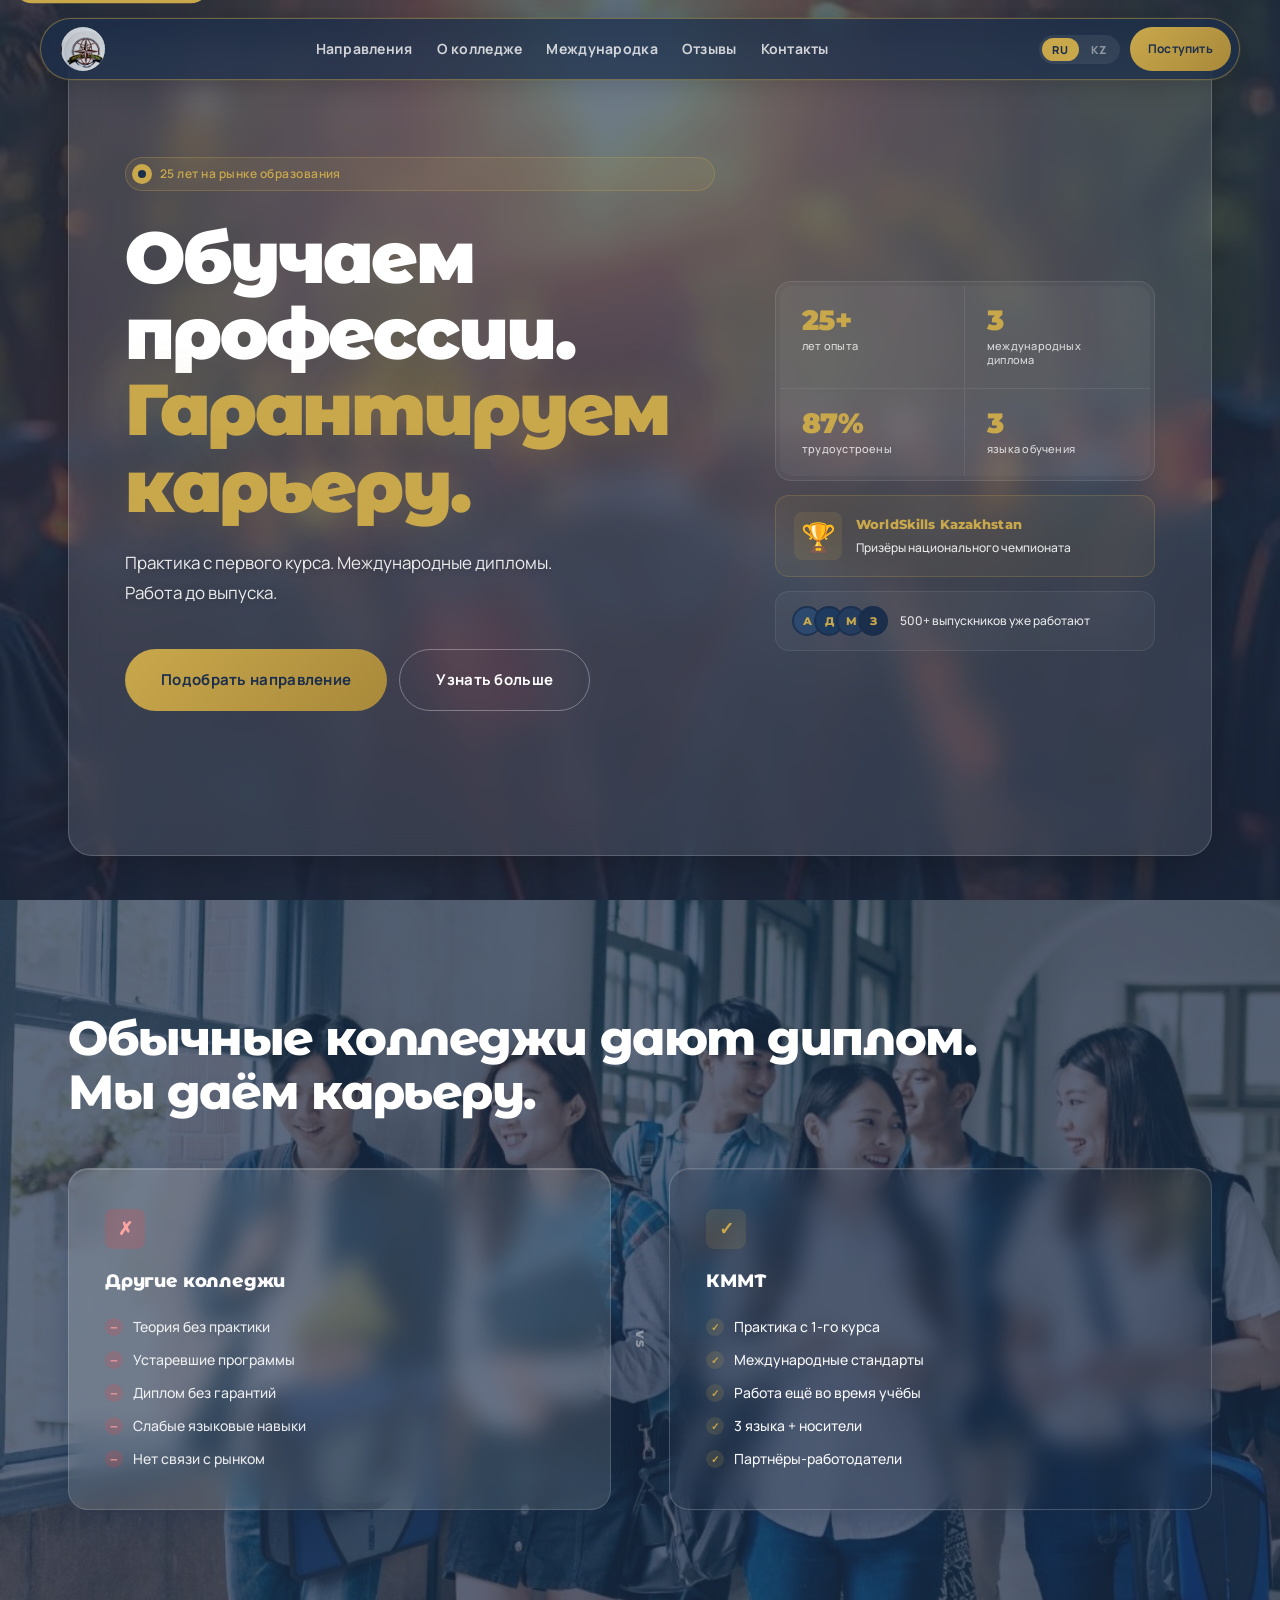
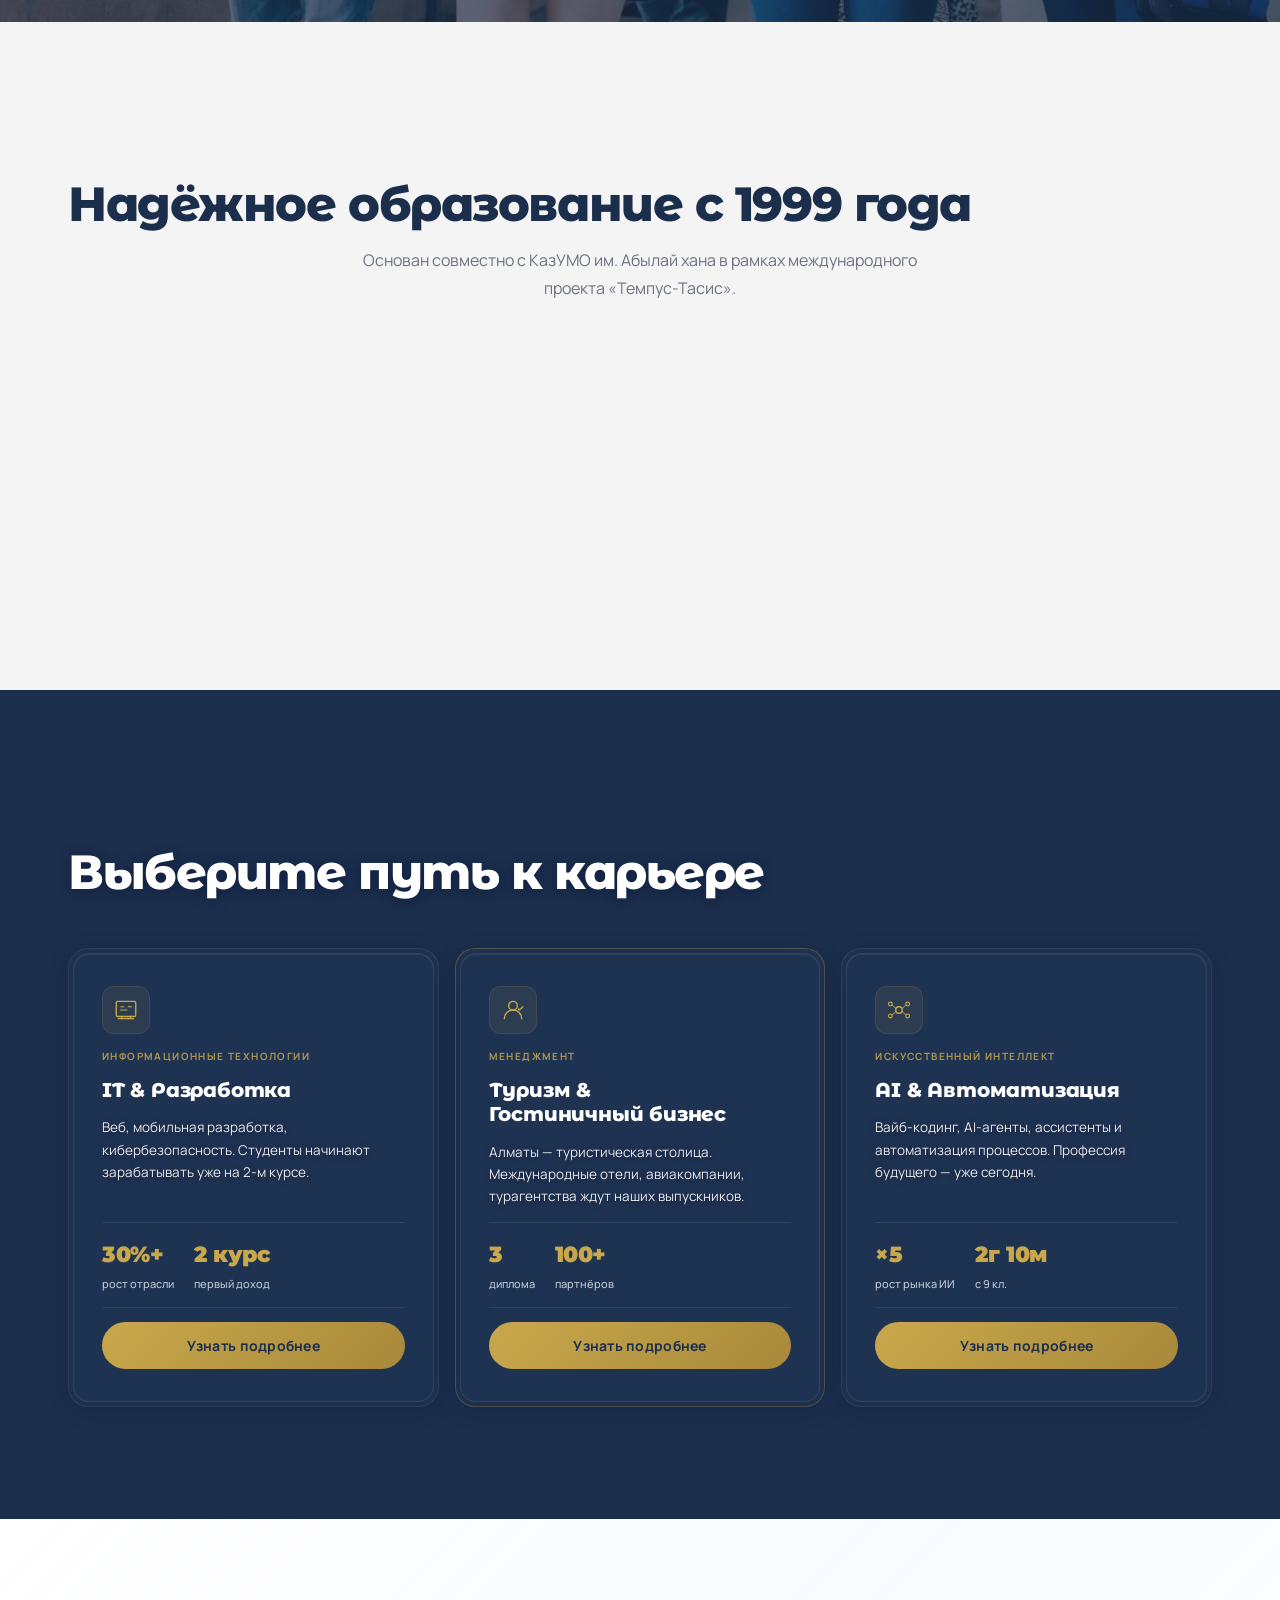
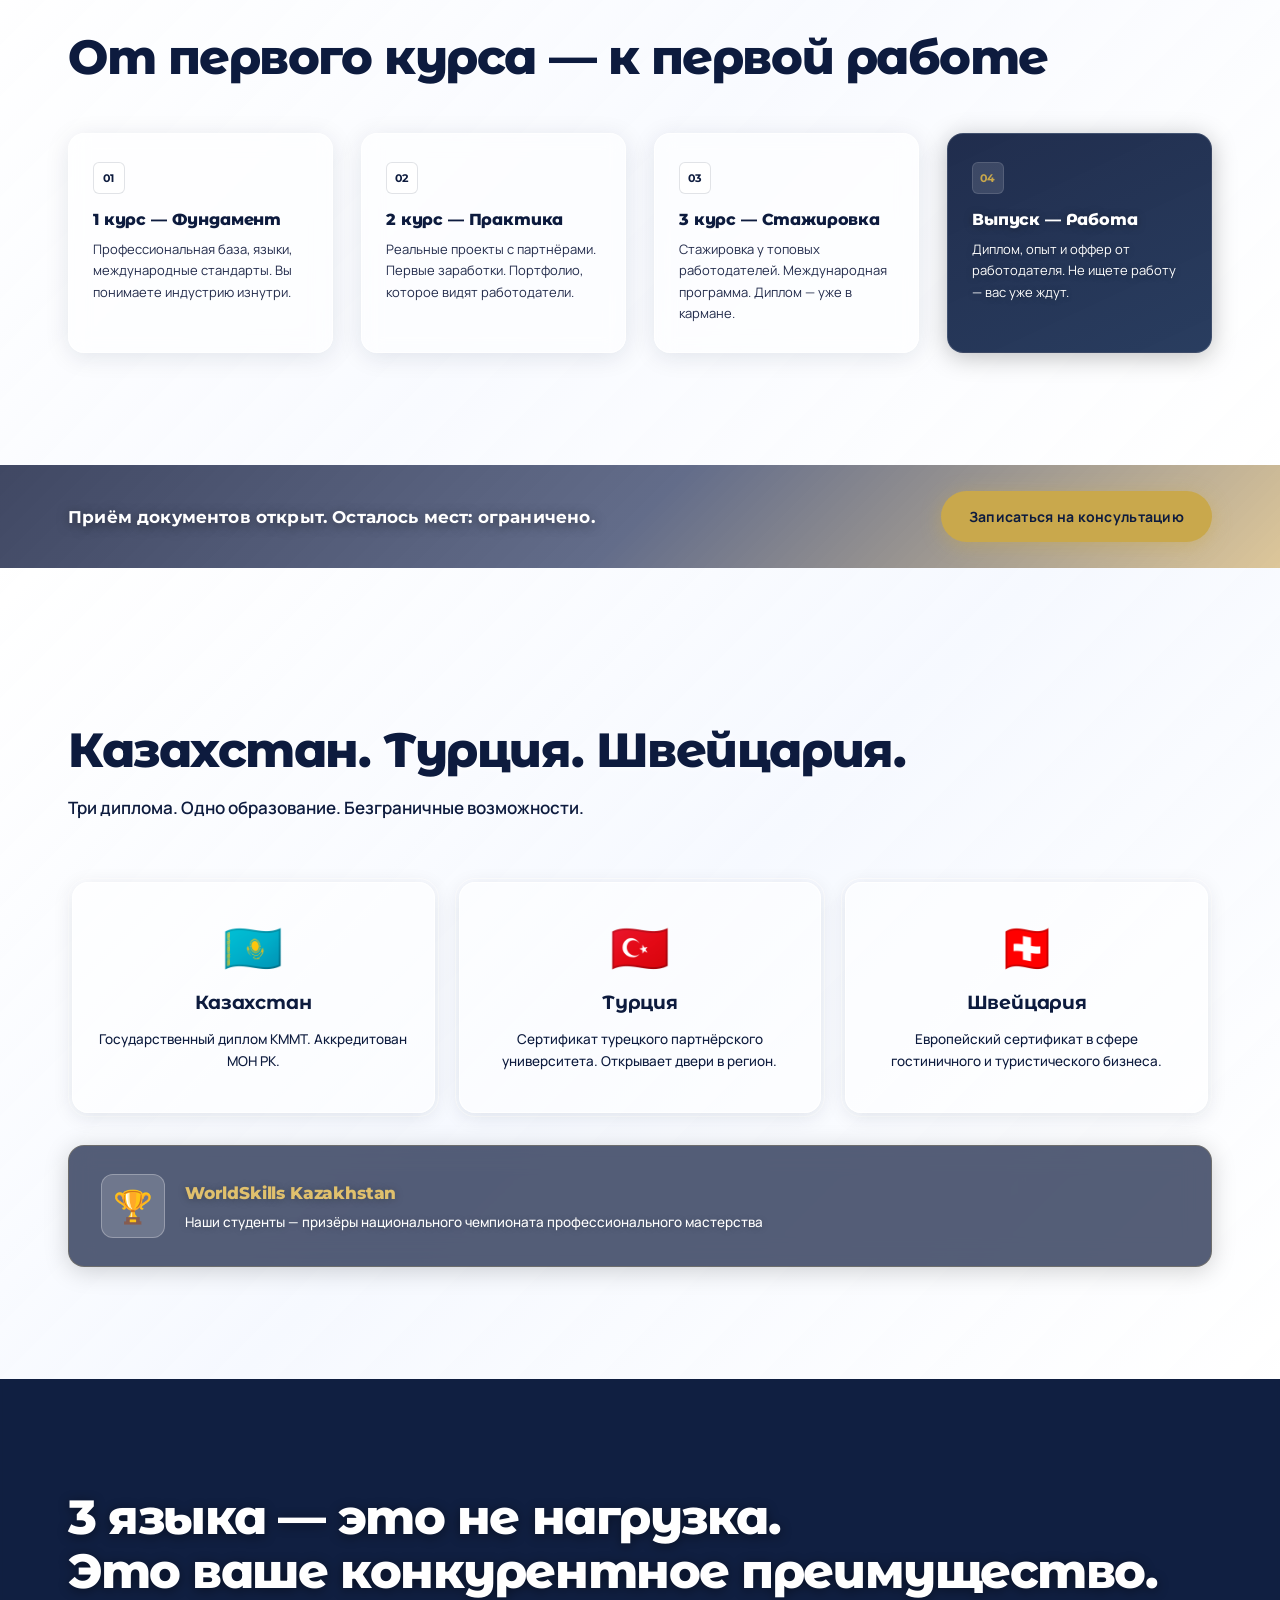
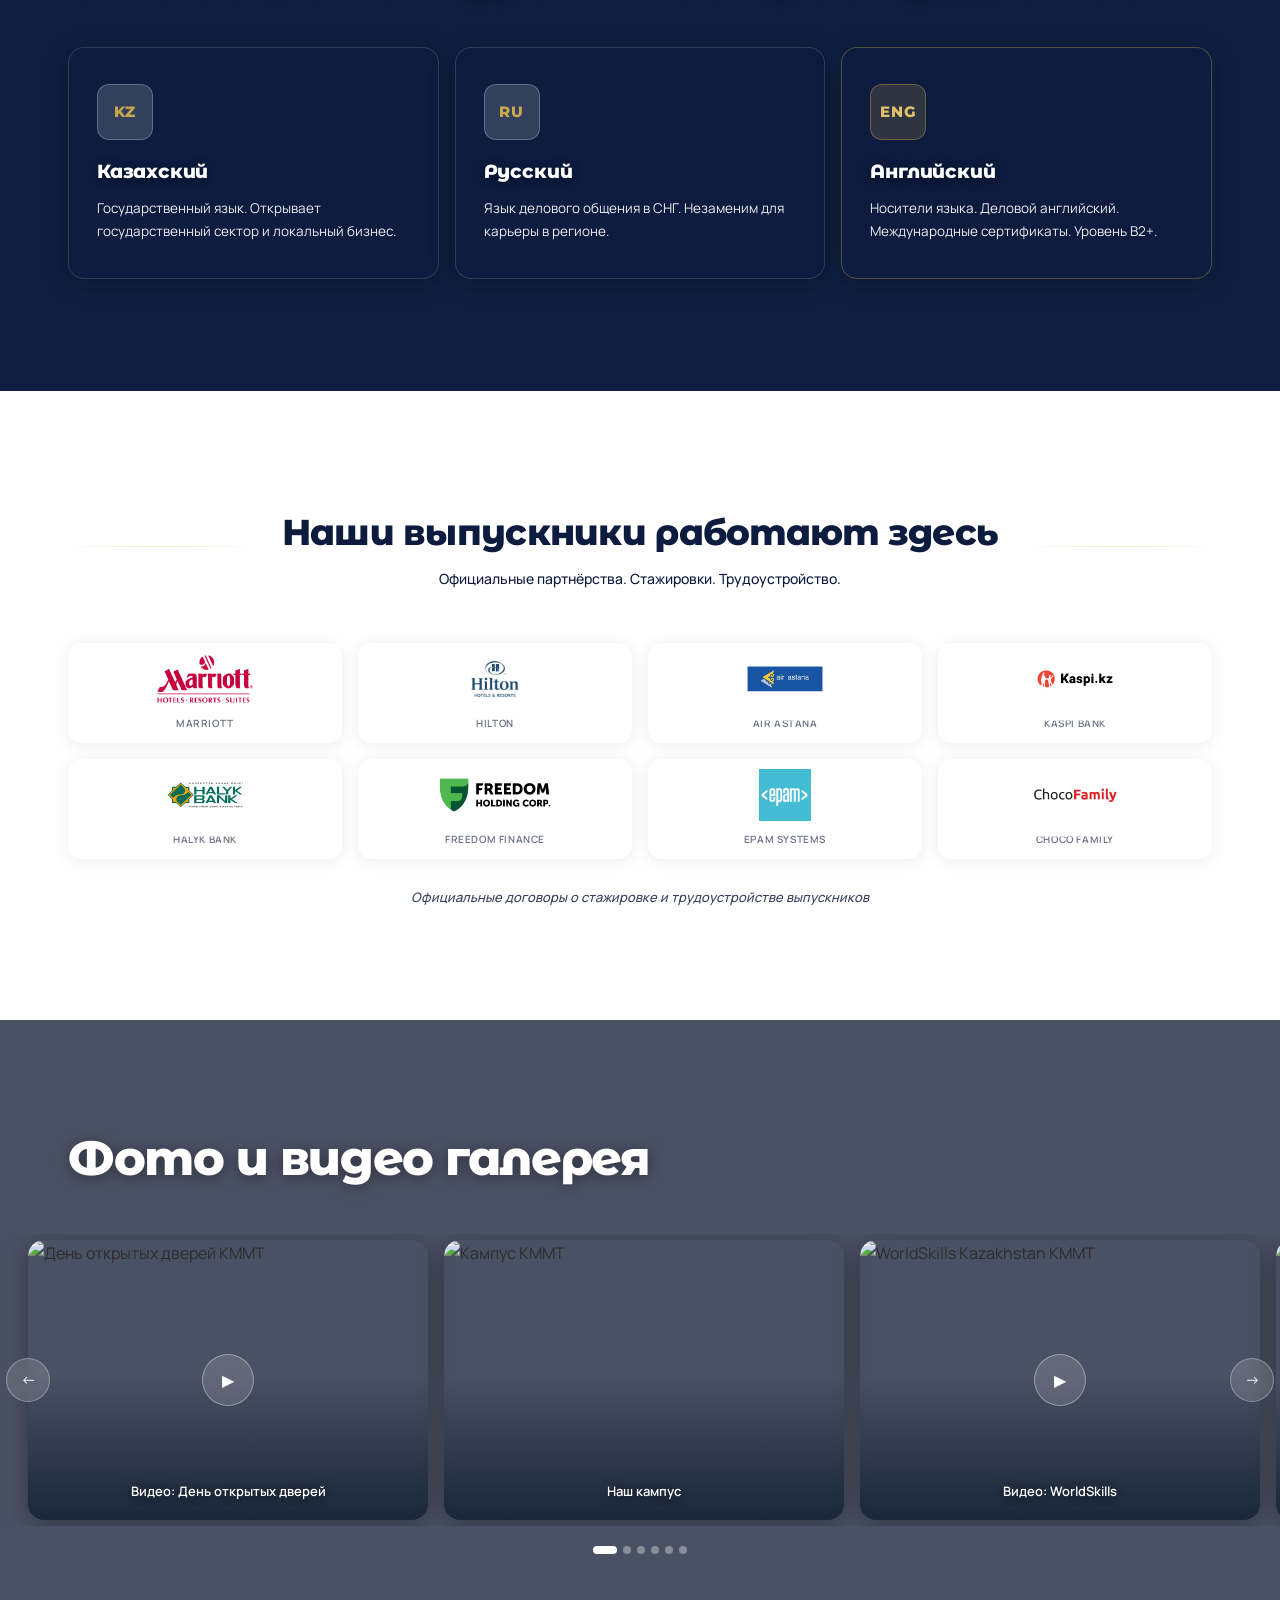
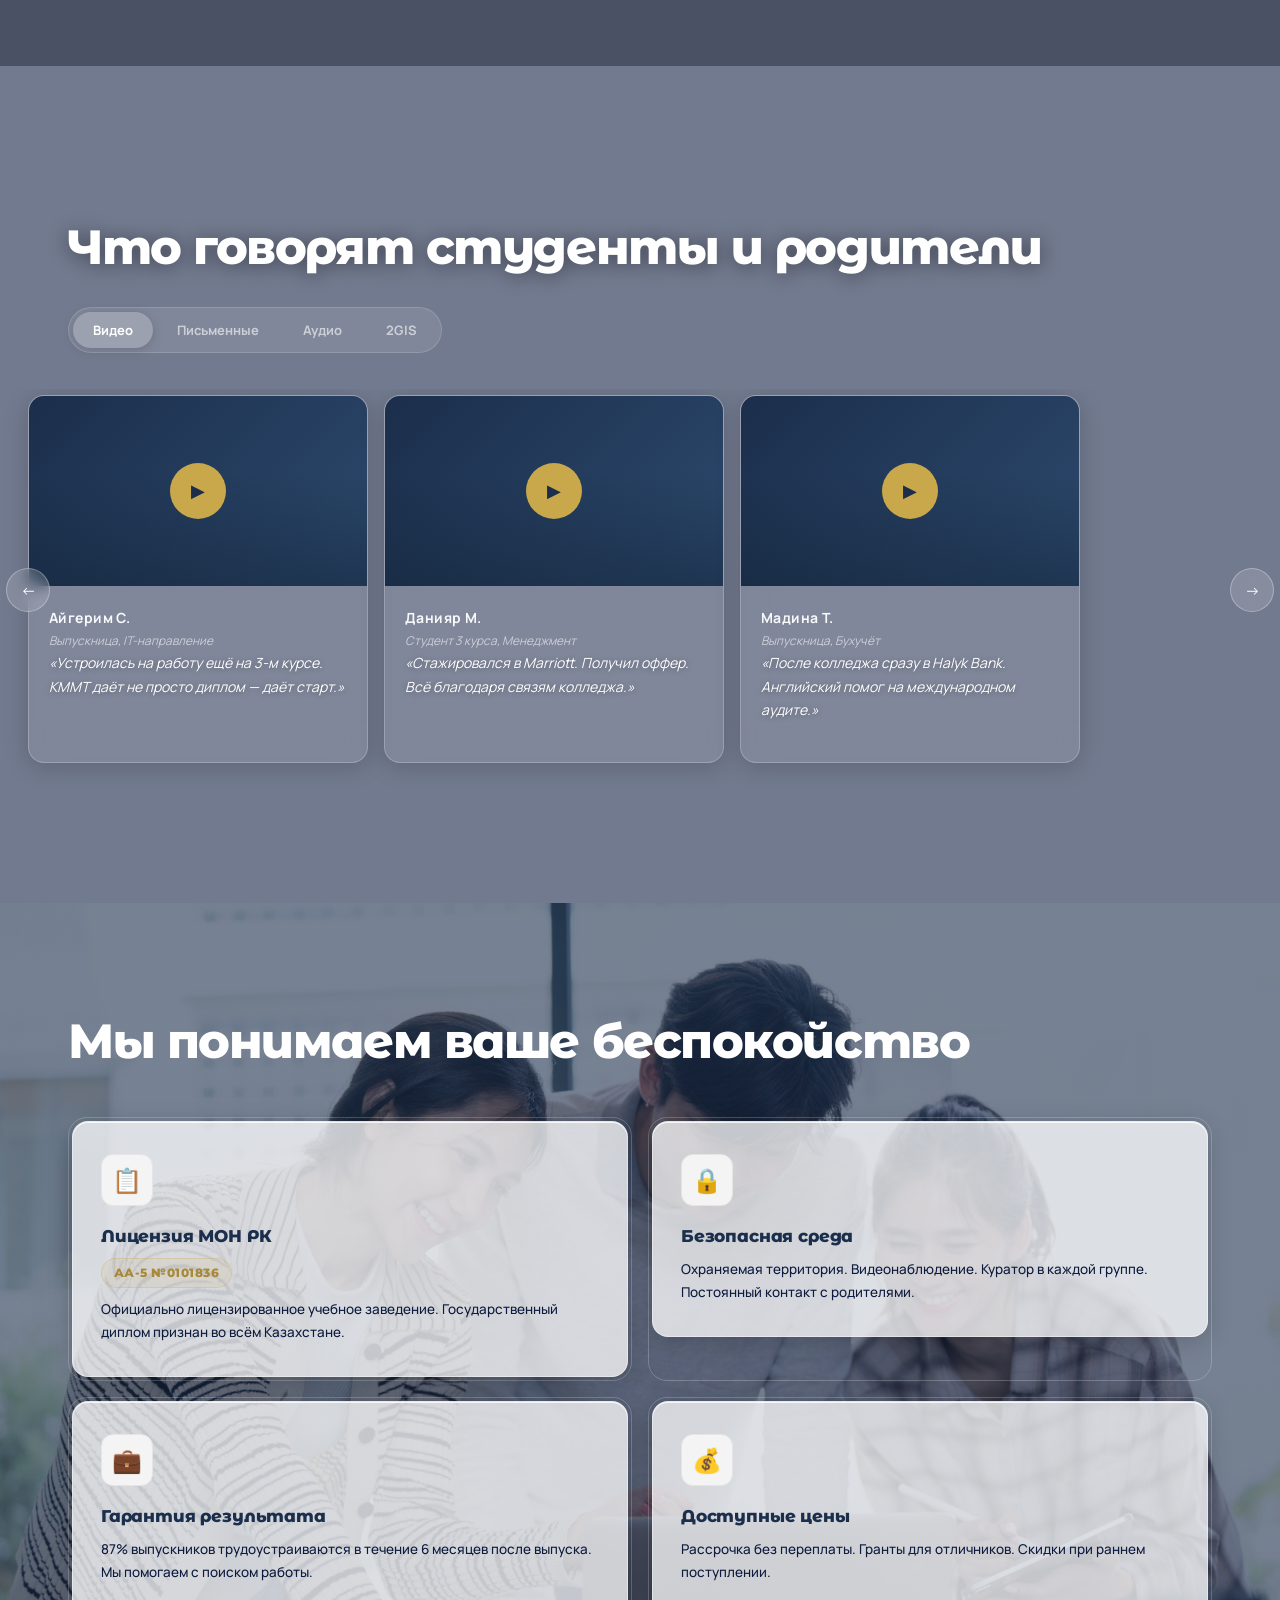
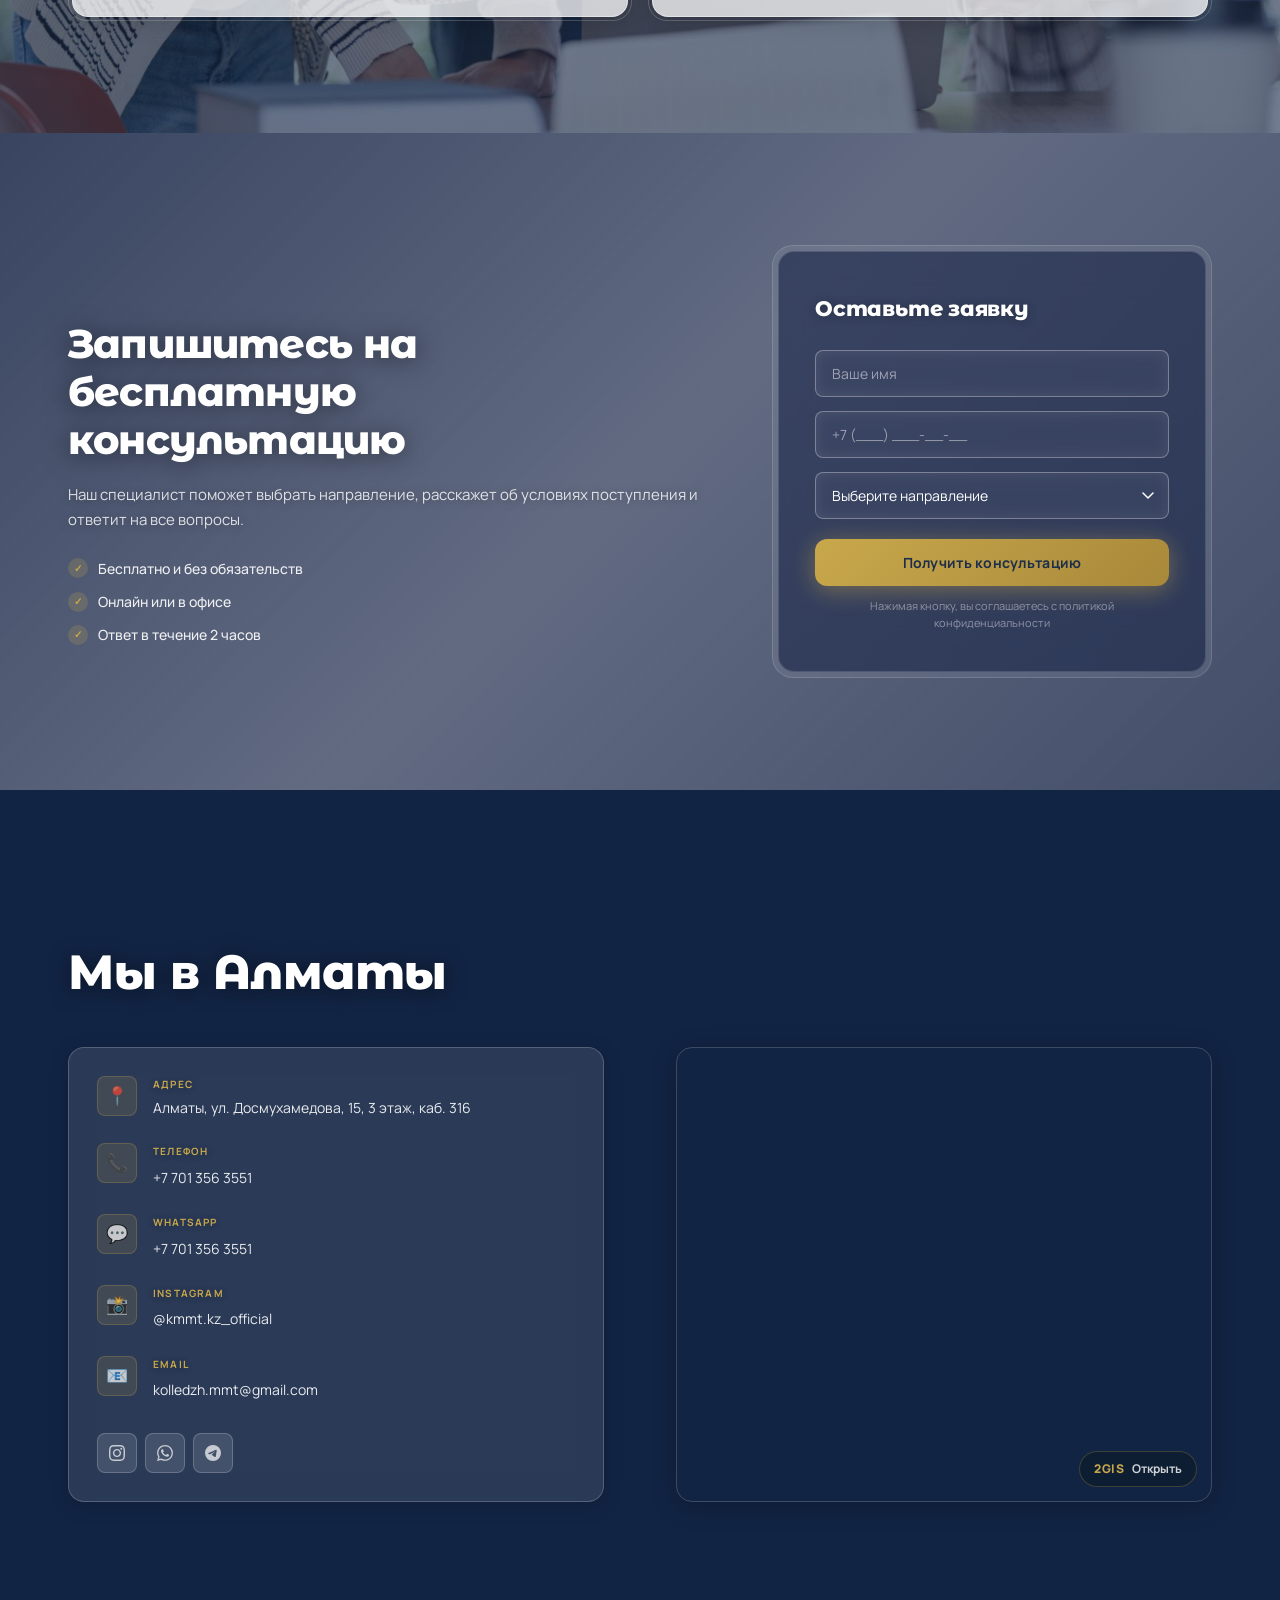
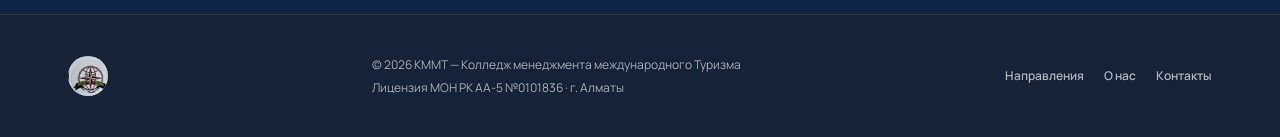
==== commit 9bd4c111: "Бухгалтерия бағытын AI & Автоматизация бағытына ауыстыру - Карточка: AI & Автоматизация (вайб-кодинг" ====
--- a/index.html
+++ b/index.html
@@ -233,22 +233,29 @@
       <div class="program-card-shell">
         <div class="program-card">
           <div class="program-card__icon">
-            <svg viewBox="0 0 48 48" fill="none"><path d="M8 38V18l16-8 16 8v20" stroke="#C9A84C" stroke-width="2.5" stroke-linejoin="round"/><rect x="18" y="28" width="12" height="10" rx="1" stroke="#C9A84C" stroke-width="2.5"/><path d="M20 24h8M24 20v4" stroke="#C9A84C" stroke-width="2" stroke-linecap="round"/></svg>
-          </div>
-          <div class="program-card__tag" data-ru="Финансы" data-kz="Қаржы">Финансы</div>
-          <h3 class="program-card__title" data-ru="Бухгалтерский учёт" data-kz="Бухгалтерлік есеп">Бухгалтерский учёт</h3>
-          <p class="program-card__desc" data-ru="Стабильная профессия с гарантированным спросом. 1С, МСФО, налоговый учёт — всё с нуля до уровня специалиста." data-kz="Тұрақты кәсіп, сұраныс кепілдендірілген. 1С, ХҚЕС, салық есебі — нөлден маман деңгейіне дейін.">Стабильная профессия с гарантированным спросом. 1С, МСФО, налоговый учёт — всё с нуля до уровня специалиста.</p>
+            <svg viewBox="0 0 48 48" fill="none">
+              <circle cx="24" cy="24" r="6" stroke="#C9A84C" stroke-width="2.5"/>
+              <circle cx="8" cy="13" r="3.5" stroke="#C9A84C" stroke-width="2"/>
+              <circle cx="40" cy="13" r="3.5" stroke="#C9A84C" stroke-width="2"/>
+              <circle cx="8" cy="35" r="3.5" stroke="#C9A84C" stroke-width="2"/>
+              <circle cx="40" cy="35" r="3.5" stroke="#C9A84C" stroke-width="2"/>
+              <path d="M11.2 14.8l6.8 6M30 27.2l6.8 6.1M11.2 33.2l6.8-6M30 20.8l6.8-6.1" stroke="#C9A84C" stroke-width="1.8" stroke-linecap="round"/>
+            </svg>
+          </div>
+          <div class="program-card__tag" data-ru="Искусственный интеллект" data-kz="Жасанды интеллект">Искусственный интеллект</div>
+          <h3 class="program-card__title" data-ru="AI & Автоматизация" data-kz="AI & Автоматизация">AI & Автоматизация</h3>
+          <p class="program-card__desc" data-ru="Вайб-кодинг, AI-агенты, ассистенты и автоматизация процессов. Профессия будущего — уже сегодня." data-kz="Вайб-кодинг, AI-агенттер, ассистенттер және процестерді автоматтандыру. Болашақ мамандығы — бүгін.">Вайб-кодинг, AI-агенты, ассистенты и автоматизация процессов. Профессия будущего — уже сегодня.</p>
           <div class="program-card__stats">
             <div class="program-card__stat">
-              <span class="program-card__stat-num">92%</span>
-              <span class="program-card__stat-label" data-ru="трудоустройство" data-kz="жұмысқа орналасу">трудоустройство</span>
+              <span class="program-card__stat-num">×5</span>
+              <span class="program-card__stat-label" data-ru="рост рынка ИИ" data-kz="ЖИ нарығы өсімі">рост рынка ИИ</span>
             </div>
             <div class="program-card__stat">
               <span class="program-card__stat-num">2г 10м</span>
               <span class="program-card__stat-label" data-ru="с 9 кл." data-kz="9 сыныптан">с 9 кл.</span>
             </div>
           </div>
-          <button class="btn btn--gold prog-open-btn" data-modal="accounting" data-ru="Узнать подробнее" data-kz="Толығырақ білу">Узнать подробнее <span class="btn__icon">→</span></button>
+          <button class="btn btn--gold prog-open-btn" data-modal="ai" data-ru="Узнать подробнее" data-kz="Толығырақ білу">Узнать подробнее <span class="btn__icon">→</span></button>
         </div>
       </div>
 
@@ -1117,33 +1124,33 @@
   </div>
 </div>
 
-<!-- Accounting Modal -->
-<div class="prog-modal" id="prog-modal-accounting" role="dialog" aria-modal="true" aria-labelledby="prog-modal-acc-title">
+<!-- AI Modal -->
+<div class="prog-modal" id="prog-modal-ai" role="dialog" aria-modal="true" aria-labelledby="prog-modal-ai-title">
   <div class="prog-modal__overlay"></div>
   <div class="prog-modal__panel">
     <div class="prog-modal__header">
       <div class="prog-modal__top-row">
-        <span class="prog-modal__tag" data-ru="Финансы" data-kz="Қаржы">Финансы</span>
+        <span class="prog-modal__tag" data-ru="Искусственный интеллект" data-kz="Жасанды интеллект">Искусственный интеллект</span>
         <button class="prog-modal__close" aria-label="Закрыть">
           <svg width="20" height="20" viewBox="0 0 20 20" fill="none"><path d="M4 4l12 12M16 4L4 16" stroke="currentColor" stroke-width="2" stroke-linecap="round"/></svg>
         </button>
       </div>
-      <h2 class="prog-modal__title" id="prog-modal-acc-title" data-ru="Бухгалтерский учёт" data-kz="Бухгалтерлік есеп">Бухгалтерский учёт</h2>
-      <p class="prog-modal__lead" data-ru="Одна из самых стабильных профессий в Казахстане. 92% выпускников трудоустроены. Полное владение 1С, МСФО и налоговым учётом." data-kz="Қазақстандағы ең тұрақты мамандықтардың бірі. Түлектердің 92%-ы жұмысқа орналасады.">Одна из самых стабильных профессий в Казахстане. 92% выпускников трудоустроены. Полное владение 1С, МСФО и налоговым учётом.</p>
+      <h2 class="prog-modal__title" id="prog-modal-ai-title" data-ru="AI & Автоматизация" data-kz="AI & Автоматизация">AI & Автоматизация</h2>
+      <p class="prog-modal__lead" data-ru="Вайб-кодинг, AI-агенты, умные ассистенты и автоматизация бизнес-процессов. Самая востребованная профессия ближайшего десятилетия." data-kz="Вайб-кодинг, AI-агенттер, ақылды ассистенттер және бизнес-процестерді автоматтандыру. Келесі онжылдықтың ең сұранысты мамандығы.">Вайб-кодинг, AI-агенты, умные ассистенты и автоматизация бизнес-процессов. Самая востребованная профессия ближайшего десятилетия.</p>
     </div>
     <div class="prog-modal__body">
 
       <div class="prog-modal__stats-row">
-        <div class="prog-modal__stat"><span class="prog-modal__stat-num">92%</span><span class="prog-modal__stat-label" data-ru="трудоустройство" data-kz="жұмысқа орналасу">трудоустройство</span></div>
+        <div class="prog-modal__stat"><span class="prog-modal__stat-num">×5</span><span class="prog-modal__stat-label" data-ru="рост рынка ИИ" data-kz="ЖИ нарығы өсімі">рост рынка ИИ</span></div>
         <div class="prog-modal__stat"><span class="prog-modal__stat-num">2г 10м</span><span class="prog-modal__stat-label" data-ru="срок (9 кл.)" data-kz="мерзім (9 сынып)">срок (9 кл.)</span></div>
-        <div class="prog-modal__stat"><span class="prog-modal__stat-num">1С</span><span class="prog-modal__stat-label" data-ru="сертификат включён" data-kz="сертификат кіреді">сертификат включён</span></div>
-        <div class="prog-modal__stat"><span class="prog-modal__stat-num">280к+</span><span class="prog-modal__stat-label" data-ru="зарплата выпускника" data-kz="түлек жалақысы">зарплата выпускника</span></div>
+        <div class="prog-modal__stat"><span class="prog-modal__stat-num">500к+</span><span class="prog-modal__stat-label" data-ru="зарплата выпускника" data-kz="түлек жалақысы">зарплата выпускника</span></div>
+        <div class="prog-modal__stat"><span class="prog-modal__stat-num">100%</span><span class="prog-modal__stat-label" data-ru="цифровое будущее" data-kz="цифрлық болашақ">цифровое будущее</span></div>
       </div>
 
       <div class="prog-modal__info-grid">
         <div class="prog-modal__info-item">
           <span class="prog-modal__info-label" data-ru="Квалификация" data-kz="Біліктілік">Квалификация</span>
-          <span class="prog-modal__info-value" data-ru="Бухгалтер" data-kz="Бухгалтер">Бухгалтер</span>
+          <span class="prog-modal__info-value" data-ru="AI-разработчик / Специалист по автоматизации" data-kz="AI-әзірлеуші / Автоматтандыру маманы">AI-разработчик / Автоматизатор</span>
         </div>
         <div class="prog-modal__info-item">
           <span class="prog-modal__info-label" data-ru="Диплом" data-kz="Диплом">Диплом</span>
@@ -1154,12 +1161,16 @@
           <span class="prog-modal__info-value">Казахский / Русский</span>
         </div>
         <div class="prog-modal__info-item">
-          <span class="prog-modal__info-label" data-ru="Программные курсы" data-kz="Бағдарламалық курстар">Программные курсы</span>
-          <span class="prog-modal__info-value">1С, Excel Pro, SAP basics</span>
+          <span class="prog-modal__info-label" data-ru="Инструменты" data-kz="Құралдар">Инструменты</span>
+          <span class="prog-modal__info-value">Python, ChatGPT API, n8n, Make</span>
         </div>
         <div class="prog-modal__info-item">
           <span class="prog-modal__info-label" data-ru="Срок обучения" data-kz="Оқу мерзімі">Срок обучения</span>
           <span class="prog-modal__info-value" data-ru="9 кл. — 2 г. 10 мес. / 11 кл. — 1 г. 10 мес." data-kz="9 сынып — 2 жыл 10 ай / 11 сынып — 1 жыл 10 ай">9 кл. — 2 г. 10 мес. / 11 кл. — 1 г. 10 мес.</span>
+        </div>
+        <div class="prog-modal__info-item">
+          <span class="prog-modal__info-label" data-ru="База поступления" data-kz="Оқуға түсу негізі">База поступления</span>
+          <span class="prog-modal__info-value" data-ru="9 класс или 11 класс" data-kz="9-сынып немесе 11-сынып">9 класс или 11 класс</span>
         </div>
       </div>
 
@@ -1169,30 +1180,30 @@
           <div class="prog-modal__year">
             <div class="prog-modal__year-badge" data-ru="1 курс" data-kz="1 курс">1 курс</div>
             <div class="prog-modal__subjects">
-              <span data-ru="Основы бухгалтерского учёта и отчётности" data-kz="Бухгалтерлік есеп және есептілік негіздері">Основы бухгалтерского учёта и отчётности</span>
-              <span data-ru="1С Бухгалтерия (базовый уровень)" data-kz="1С Бухгалтерия (базалық деңгей)">1С Бухгалтерия (базовый уровень)</span>
-              <span data-ru="Налоговое законодательство Казахстана" data-kz="Қазақстан салық заңнамасы">Налоговое законодательство Казахстана</span>
-              <span data-ru="Экономика предприятия и финансы" data-kz="Кәсіпорын экономикасы және қаржы">Экономика предприятия и финансы</span>
-              <span data-ru="Microsoft Excel для бухгалтера" data-kz="Бухгалтер үшін Microsoft Excel">Microsoft Excel для бухгалтера</span>
+              <span data-ru="Основы Python и алгоритмического мышления" data-kz="Python негіздері және алгоритмдік ойлау">Основы Python и алгоритмического мышления</span>
+              <span data-ru="Введение в машинное обучение (ML)" data-kz="Машиналық оқуға кіріспе (ML)">Введение в машинное обучение (ML)</span>
+              <span data-ru="Работа с ИИ-инструментами: ChatGPT API, Copilot, Claude" data-kz="ЖИ-құралдармен жұмыс: ChatGPT API, Copilot, Claude">Работа с ИИ-инструментами: ChatGPT API, Copilot</span>
+              <span data-ru="Основы автоматизации: n8n, Make (Integromat), Zapier" data-kz="Автоматтандыру негіздері: n8n, Make, Zapier">Основы автоматизации: n8n, Make, Zapier</span>
+              <span data-ru="Базы данных и работа с данными" data-kz="Деректер қоры және деректермен жұмыс">Базы данных и работа с данными</span>
             </div>
           </div>
           <div class="prog-modal__year">
             <div class="prog-modal__year-badge" data-ru="2 курс" data-kz="2 курс">2 курс</div>
             <div class="prog-modal__subjects">
-              <span data-ru="МСФО (международные стандарты финансовой отчётности)" data-kz="ХҚЕС (халықаралық қаржылық есептілік стандарттары)">МСФО (международные стандарты)</span>
-              <span data-ru="Управленческий учёт и бюджетирование" data-kz="Басқарушылық есеп және бюджеттеу">Управленческий учёт и бюджетирование</span>
-              <span data-ru="Налоговая отчётность и КНП" data-kz="Салық есептілігі және КНП">Налоговая отчётность и КНП</span>
-              <span data-ru="Аудит и внутренний контроль" data-kz="Аудит және ішкі бақылау">Аудит и внутренний контроль</span>
-              <span data-ru="1С Бухгалтерия (продвинутый уровень)" data-kz="1С Бухгалтерия (жоғары деңгей)">1С Бухгалтерия (продвинутый уровень)</span>
+              <span data-ru="Разработка AI-агентов и чат-ботов" data-kz="AI-агенттер мен чат-боттар әзірлеу">Разработка AI-агентов и чат-ботов</span>
+              <span data-ru="Промпт-инжиниринг и вайб-кодинг" data-kz="Промпт-инжиниринг және вайб-кодинг">Промпт-инжиниринг и вайб-кодинг</span>
+              <span data-ru="Автоматизация бизнес-процессов (RPA, низкокодовые платформы)" data-kz="Бизнес-процестерді автоматтандыру (RPA)">Автоматизация бизнес-процессов (RPA)</span>
+              <span data-ru="Компьютерное зрение и NLP на практике" data-kz="Практикадағы компьютерлік көру мен NLP">Компьютерное зрение и NLP на практике</span>
+              <span data-ru="Практика: реальные AI-проекты с партнёрами" data-kz="Тәжірибе: серіктестермен нақты AI-жобалар">Практика: реальные AI-проекты с партнёрами</span>
             </div>
           </div>
           <div class="prog-modal__year">
             <div class="prog-modal__year-badge" data-ru="3 курс" data-kz="3 курс">3 курс</div>
             <div class="prog-modal__subjects">
-              <span data-ru="Практика на предприятии (банк, компания)" data-kz="Кәсіпорында тәжірибе (банк, компания)">Практика на предприятии (банк, компания)</span>
-              <span data-ru="Налоговое планирование и оптимизация" data-kz="Салық жоспарлау және оңтайландыру">Налоговое планирование и оптимизация</span>
-              <span data-ru="Подготовка к аттестации профессиональных бухгалтеров" data-kz="Кәсіби бухгалтерлер аттестациясына дайындық">Подготовка к аттестации бухгалтеров</span>
-              <span data-ru="Дипломный проект + трудоустройство" data-kz="Дипломдық жоба + жұмысқа орналасу">Дипломный проект + трудоустройство</span>
+              <span data-ru="Разработка корпоративных AI-ассистентов" data-kz="Корпоративтік AI-ассистенттерді әзірлеу">Разработка корпоративных AI-ассистентов</span>
+              <span data-ru="Мультиагентные системы и оркестрация ИИ" data-kz="Мультиагенттік жүйелер және ЖИ оркестрациясы">Мультиагентные системы и оркестрация ИИ</span>
+              <span data-ru="Стажировка в IT / AI компании" data-kz="IT / AI компаниясында тағылымдама">Стажировка в IT / AI компании</span>
+              <span data-ru="Дипломный проект + оффер от работодателя" data-kz="Дипломдық жоба + жұмыс берушіден ұсыныс">Дипломный проект + оффер от работодателя</span>
             </div>
           </div>
         </div>
@@ -1201,30 +1212,30 @@
       <div class="prog-modal__section">
         <h3 data-ru="Кем вы станете" data-kz="Кім боласыз">Кем вы станете</h3>
         <div class="prog-modal__careers">
-          <div class="prog-modal__career-item">📊 <span data-ru="Главный бухгалтер компании" data-kz="Компанияның бас бухгалтері">Главный бухгалтер компании</span></div>
-          <div class="prog-modal__career-item">💰 <span data-ru="Финансовый аналитик" data-kz="Қаржылық аналитик">Финансовый аналитик</span></div>
-          <div class="prog-modal__career-item">🏛️ <span data-ru="Налоговый консультант" data-kz="Салық кеңесшісі">Налоговый консультант</span></div>
-          <div class="prog-modal__career-item">🔍 <span data-ru="Аудитор" data-kz="Аудитор">Аудитор</span></div>
-          <div class="prog-modal__career-item">📈 <span data-ru="Специалист по МСФО" data-kz="ХҚЕС маманы">Специалист по МСФО</span></div>
-          <div class="prog-modal__career-item">🏦 <span data-ru="Бухгалтер в банке / нацкомпании" data-kz="Банктегі / ұлттық компаниядағы бухгалтер">Бухгалтер в банке / нацкомпании</span></div>
+          <div class="prog-modal__career-item">🤖 <span data-ru="AI-разработчик / ML-инженер" data-kz="AI-әзірлеуші / ML-инженер">AI-разработчик / ML-инженер</span></div>
+          <div class="prog-modal__career-item">⚙️ <span data-ru="Специалист по автоматизации бизнес-процессов" data-kz="Бизнес-процестерді автоматтандыру маманы">Специалист по автоматизации</span></div>
+          <div class="prog-modal__career-item">💬 <span data-ru="Разработчик чат-ботов и AI-агентов" data-kz="Чат-боттар мен AI-агенттер әзірлеушісі">Разработчик чат-ботов и AI-агентов</span></div>
+          <div class="prog-modal__career-item">✍️ <span data-ru="Prompt-инженер" data-kz="Промпт-инженер">Prompt-инженер</span></div>
+          <div class="prog-modal__career-item">📊 <span data-ru="Data Analyst / BI-специалист" data-kz="Data Analyst / BI-маман">Data Analyst / BI-специалист</span></div>
+          <div class="prog-modal__career-item">🚀 <span data-ru="Цифровой трансформатор бизнеса" data-kz="Бизнестің цифрлық трансформаторы">Цифровой трансформатор бизнеса</span></div>
         </div>
       </div>
 
       <div class="prog-modal__section">
         <h3 data-ru="Где работают наши выпускники" data-kz="Түлектеріміз қайда жұмыс істейді">Где работают наши выпускники</h3>
         <div class="prog-modal__partners">
-          <div class="prog-modal__partner">Halyk Bank</div>
-          <div class="prog-modal__partner">Kaspi Bank</div>
-          <div class="prog-modal__partner">Freedom Finance</div>
-          <div class="prog-modal__partner">КазМунайГаз</div>
-          <div class="prog-modal__partner">Beeline Kazakhstan</div>
-          <div class="prog-modal__partner">Deloitte CIS</div>
+          <div class="prog-modal__partner">Kaspi Tech</div>
+          <div class="prog-modal__partner">EPAM Systems</div>
+          <div class="prog-modal__partner">Choco Family</div>
+          <div class="prog-modal__partner">Jusan Bank</div>
+          <div class="prog-modal__partner">Beeline Digital</div>
+          <div class="prog-modal__partner">AI Стартапы / Фриланс</div>
         </div>
       </div>
 
     </div>
     <div class="prog-modal__footer">
-      <a href="https://wa.me/77013563551?text=Здравствуйте!%20Хочу%20записаться%20на%20программу%20Бухгалтерский%20учёт" target="_blank" rel="noopener" class="btn btn--gold btn--lg" data-ru="Записаться на программу" data-kz="Бағдарламаға жазылу">
+      <a href="https://wa.me/77013563551?text=Здравствуйте!%20Хочу%20записаться%20на%20программу%20AI%20%26%20Автоматизация" target="_blank" rel="noopener" class="btn btn--gold btn--lg" data-ru="Записаться на программу" data-kz="Бағдарламаға жазылу">
         Записаться на программу
         <span class="btn__icon">→</span>
       </a>
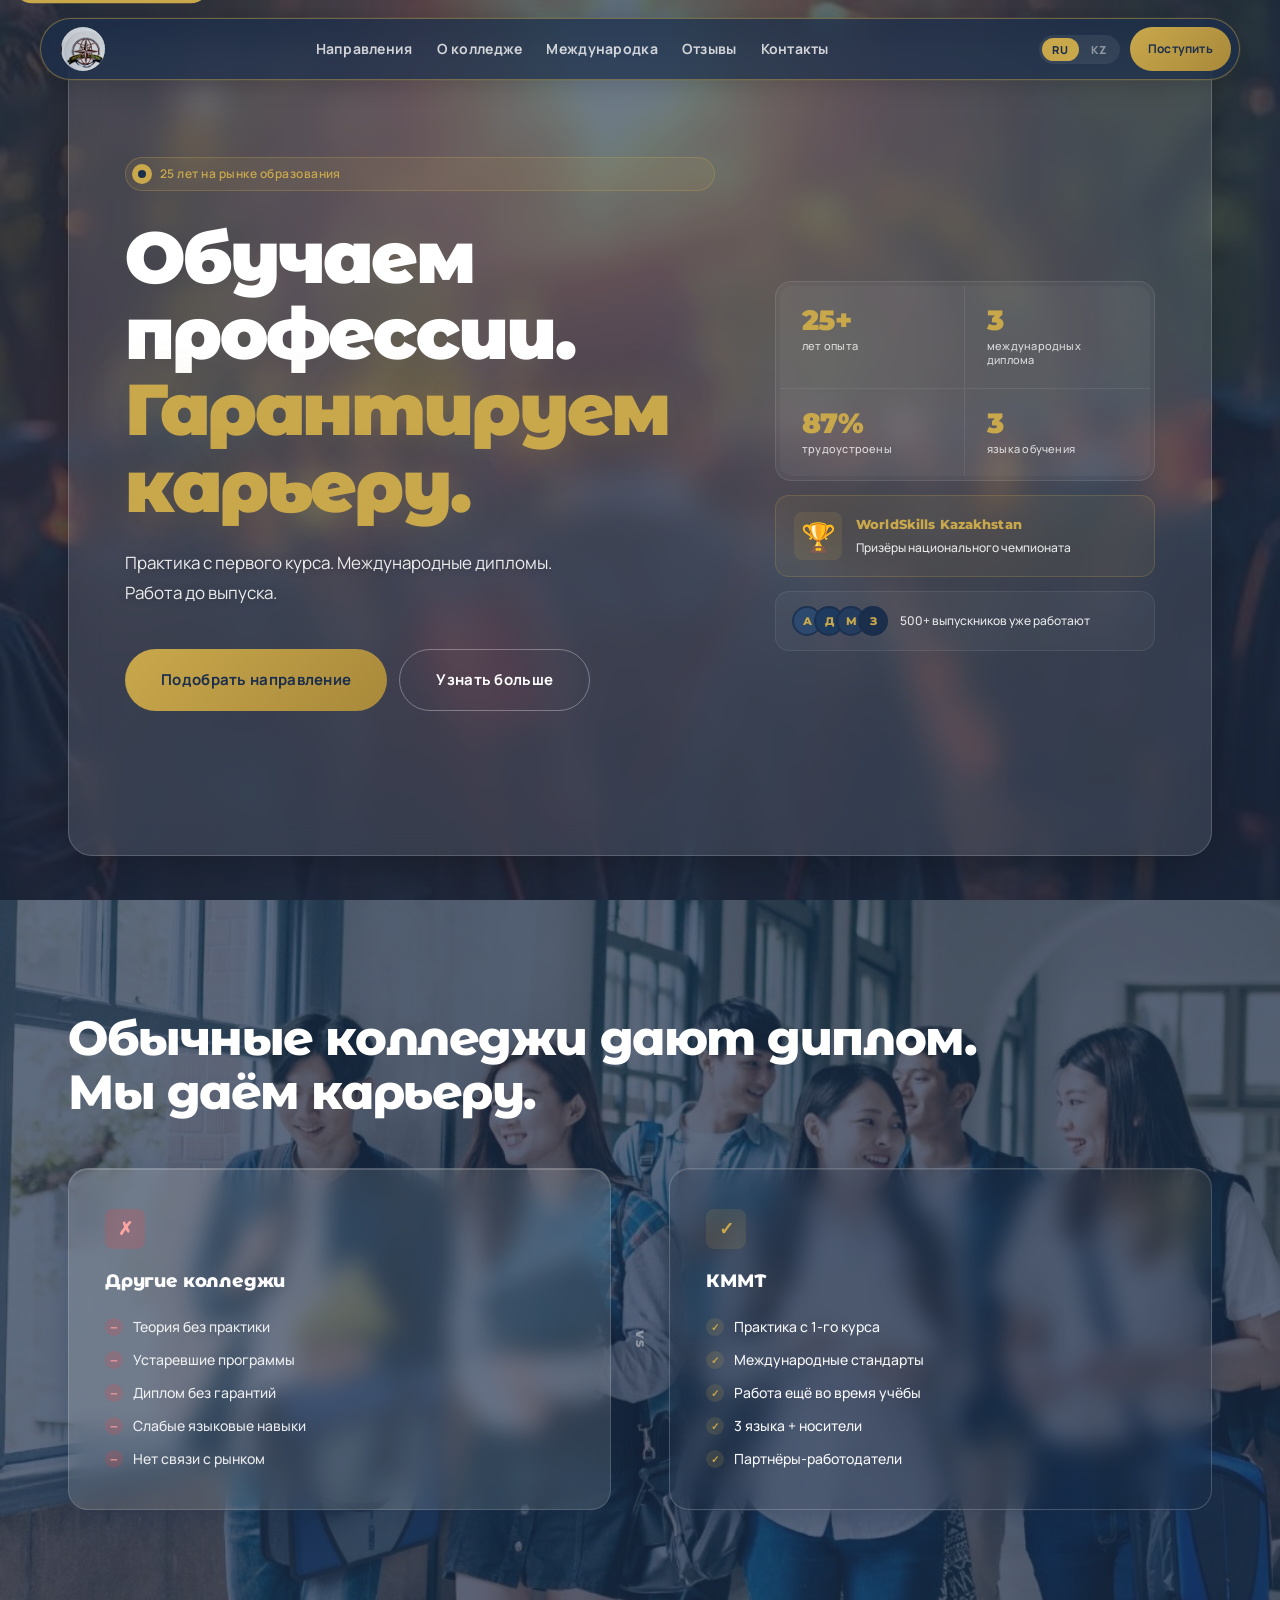
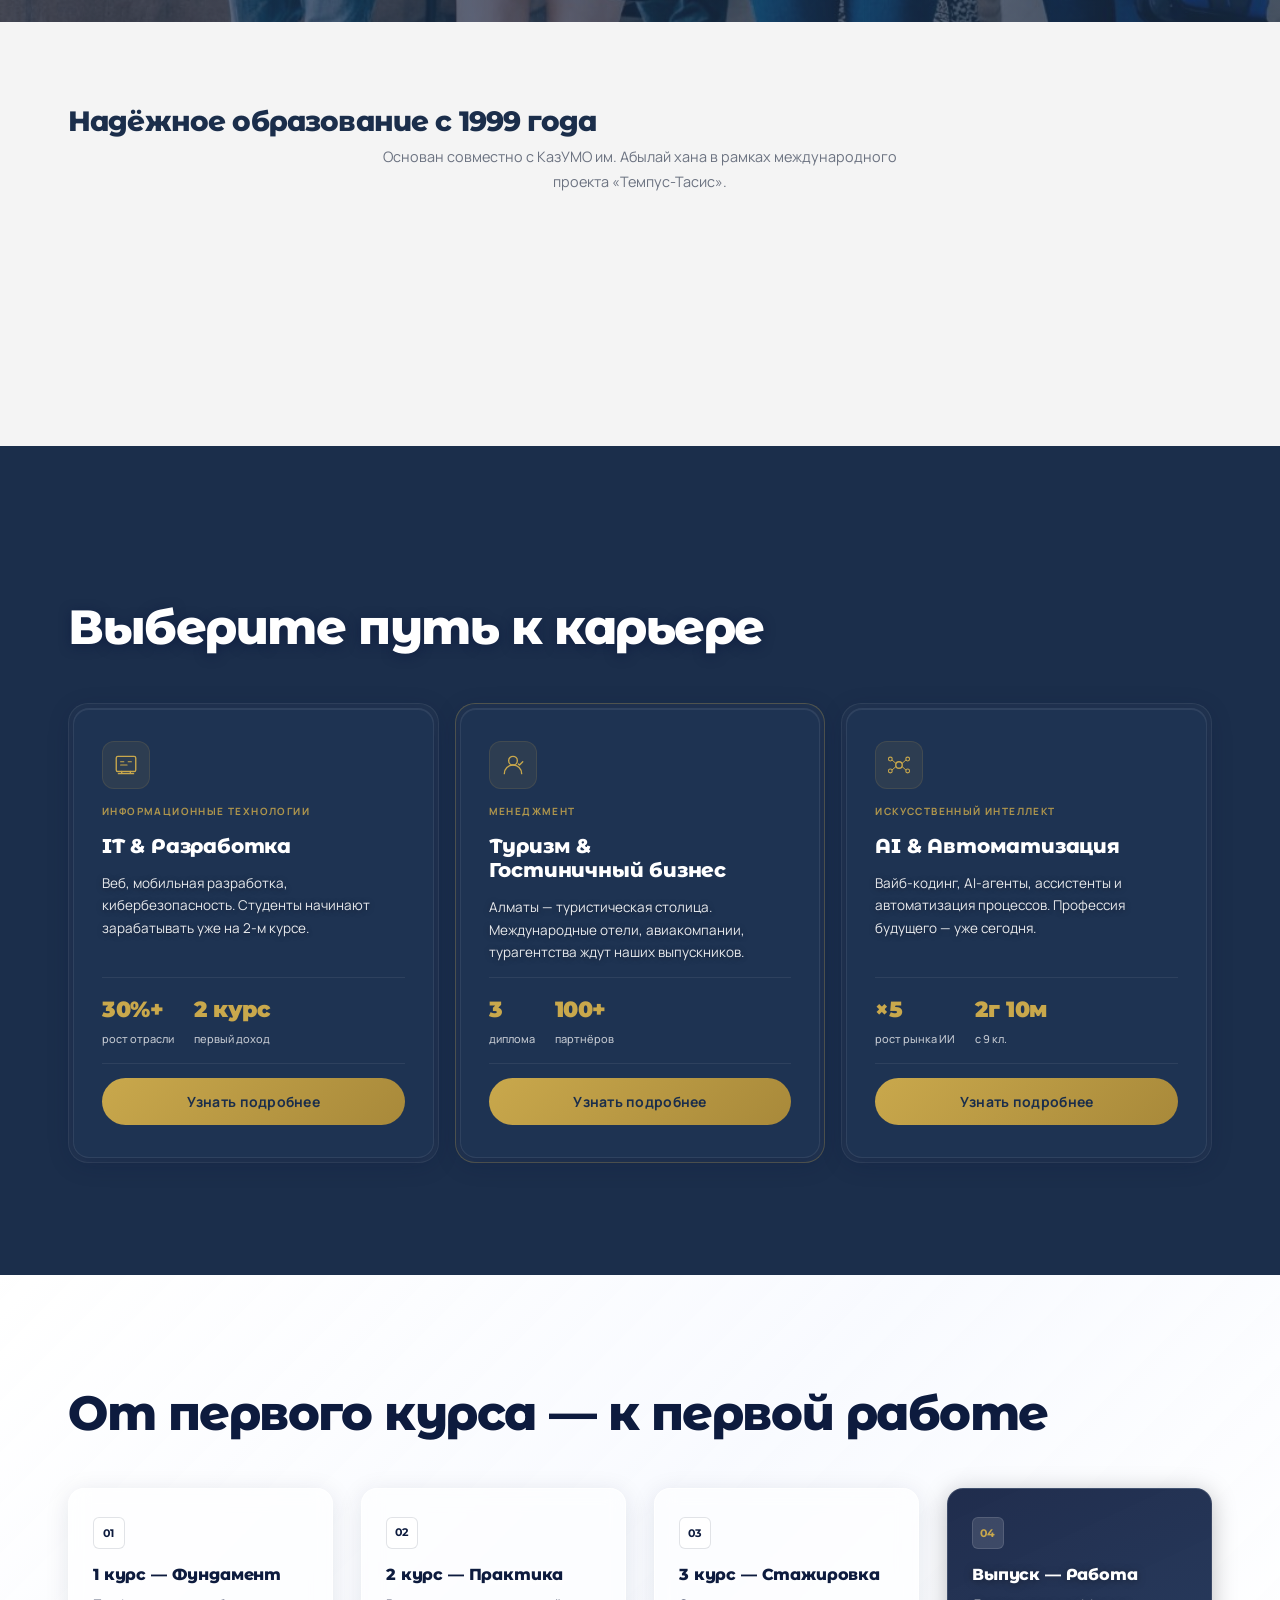
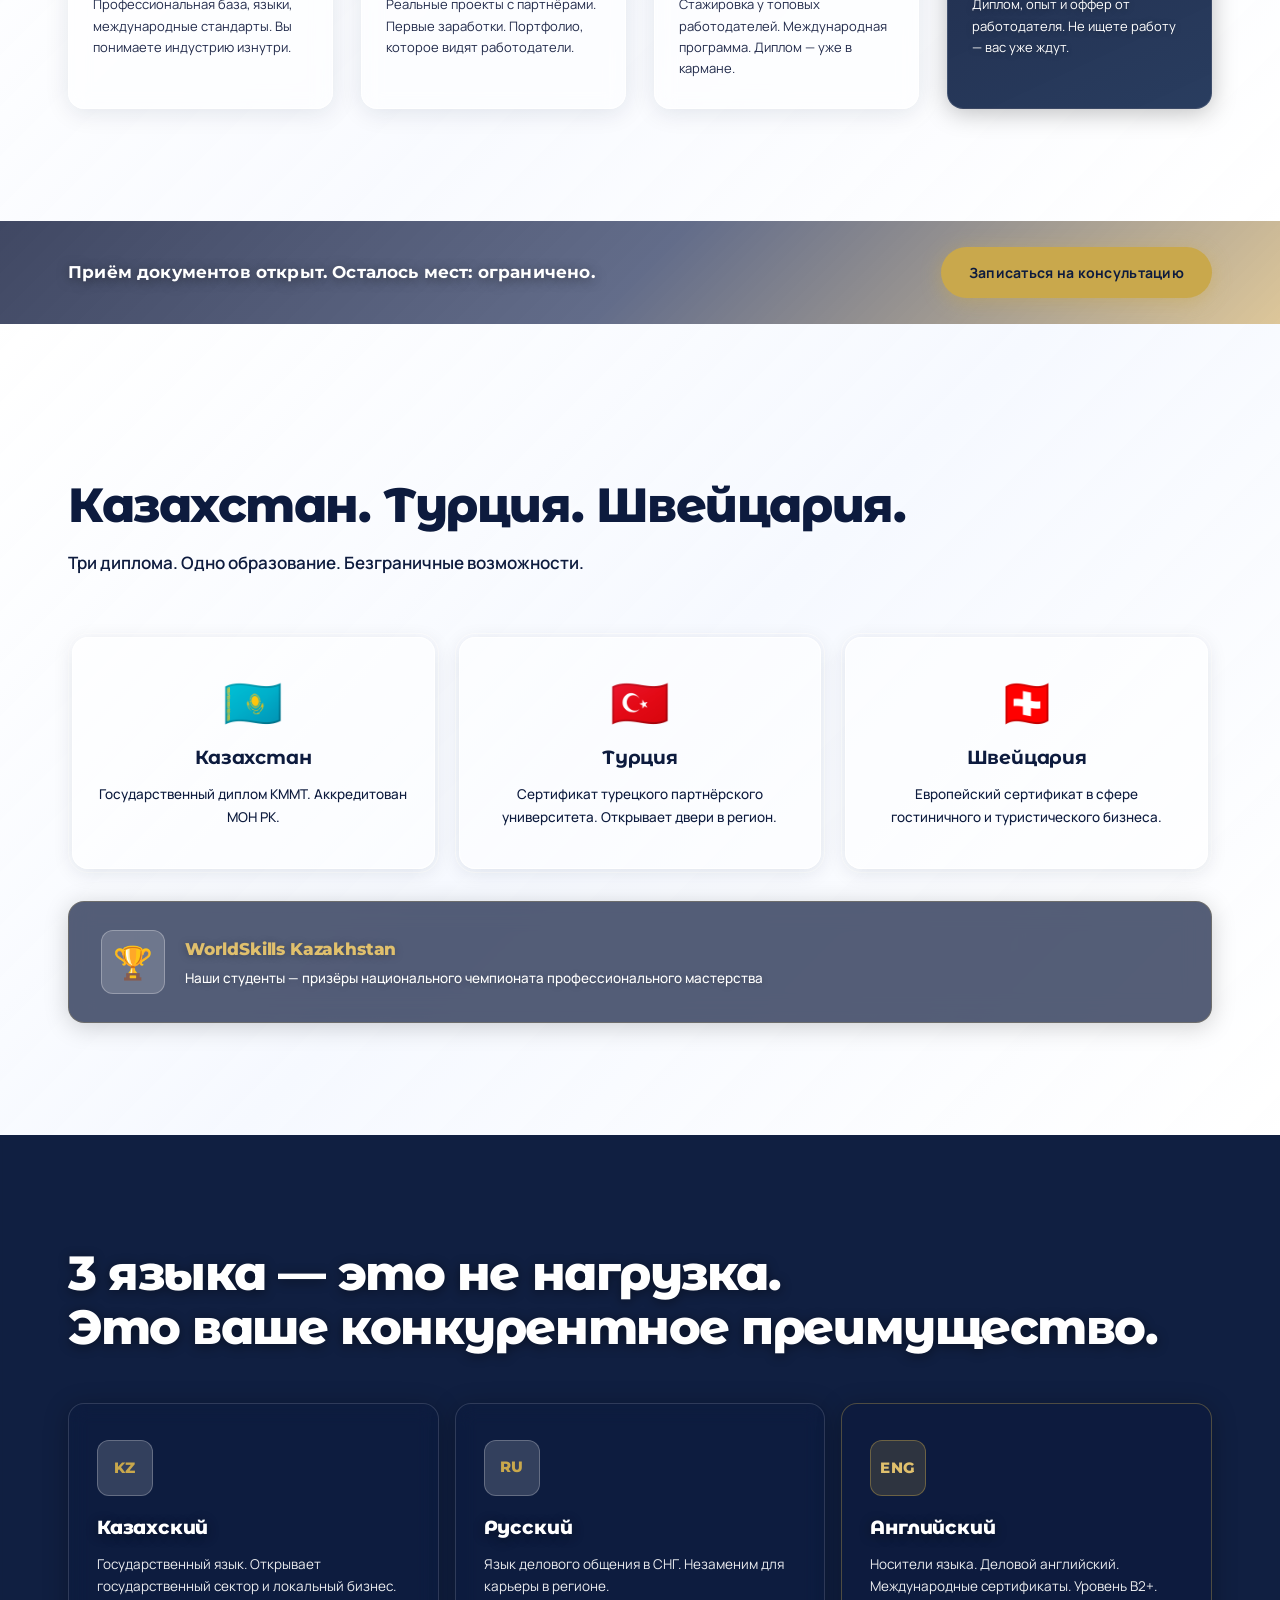
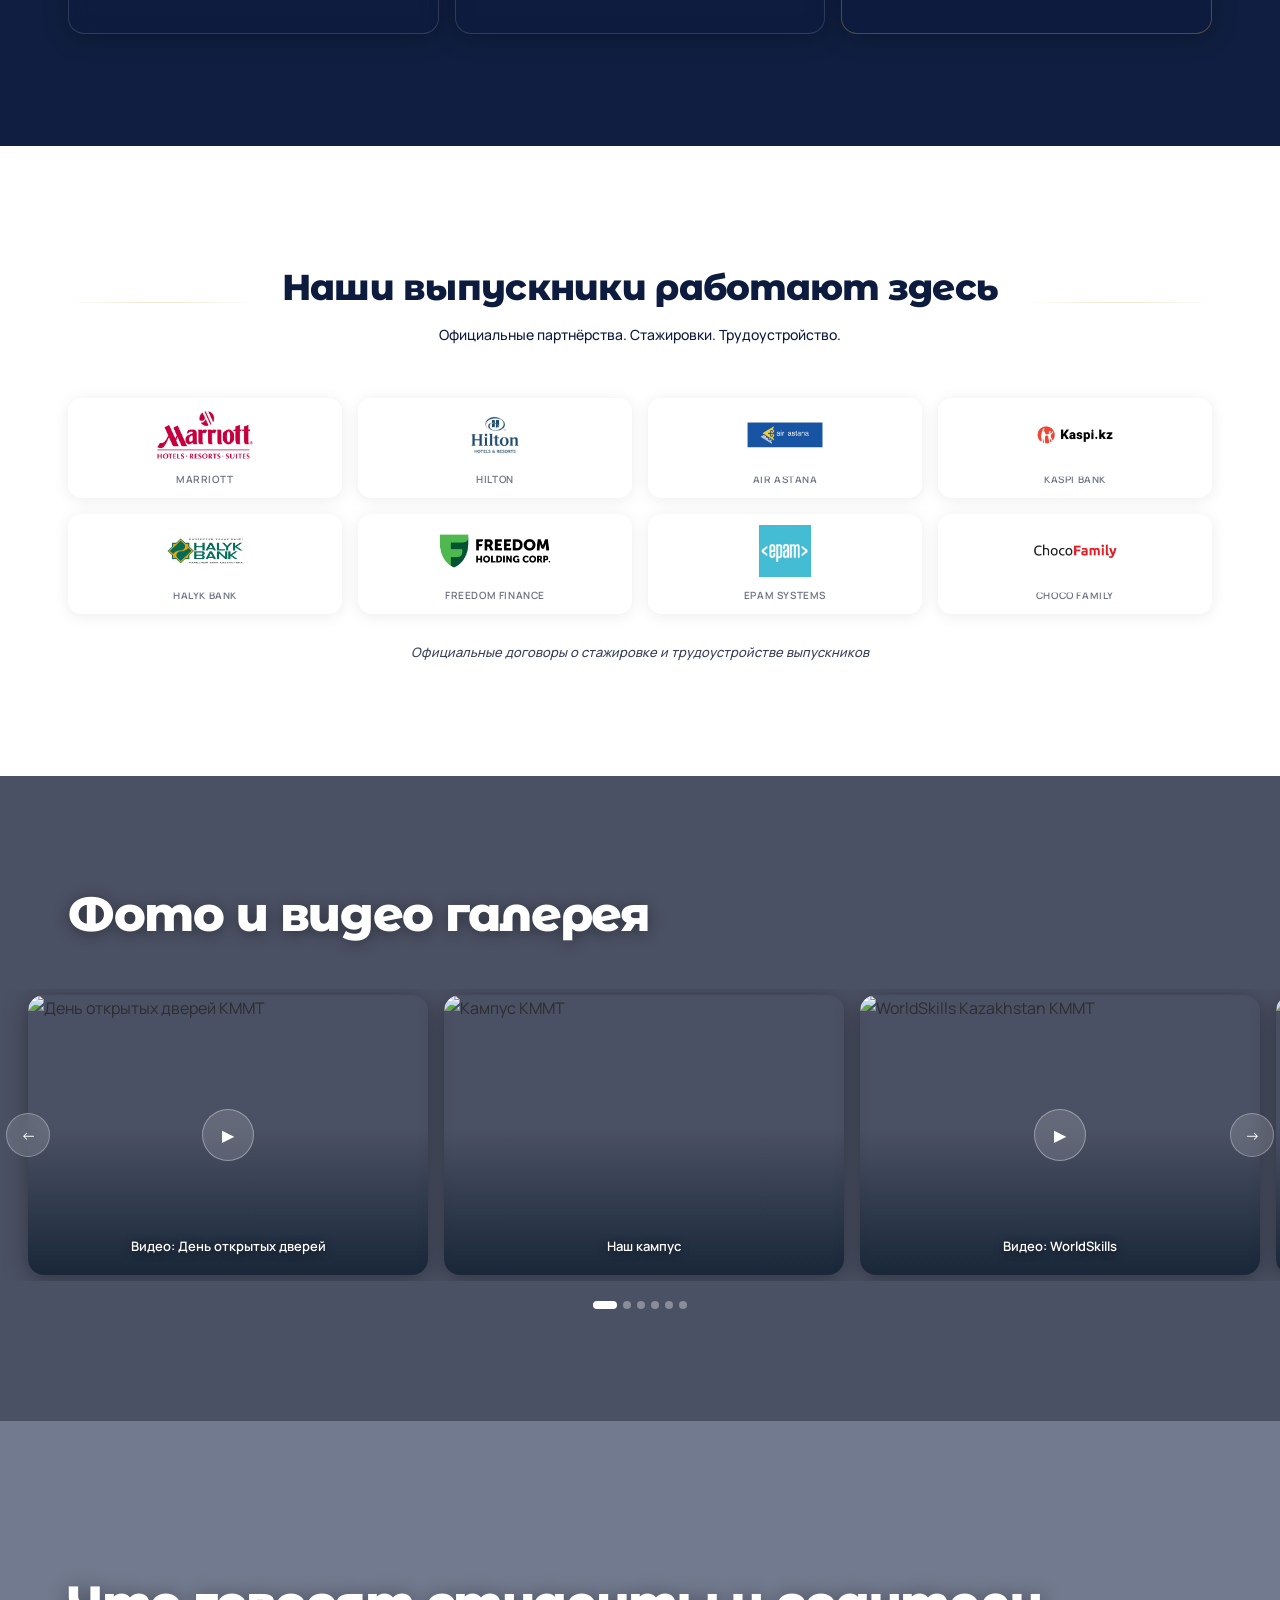
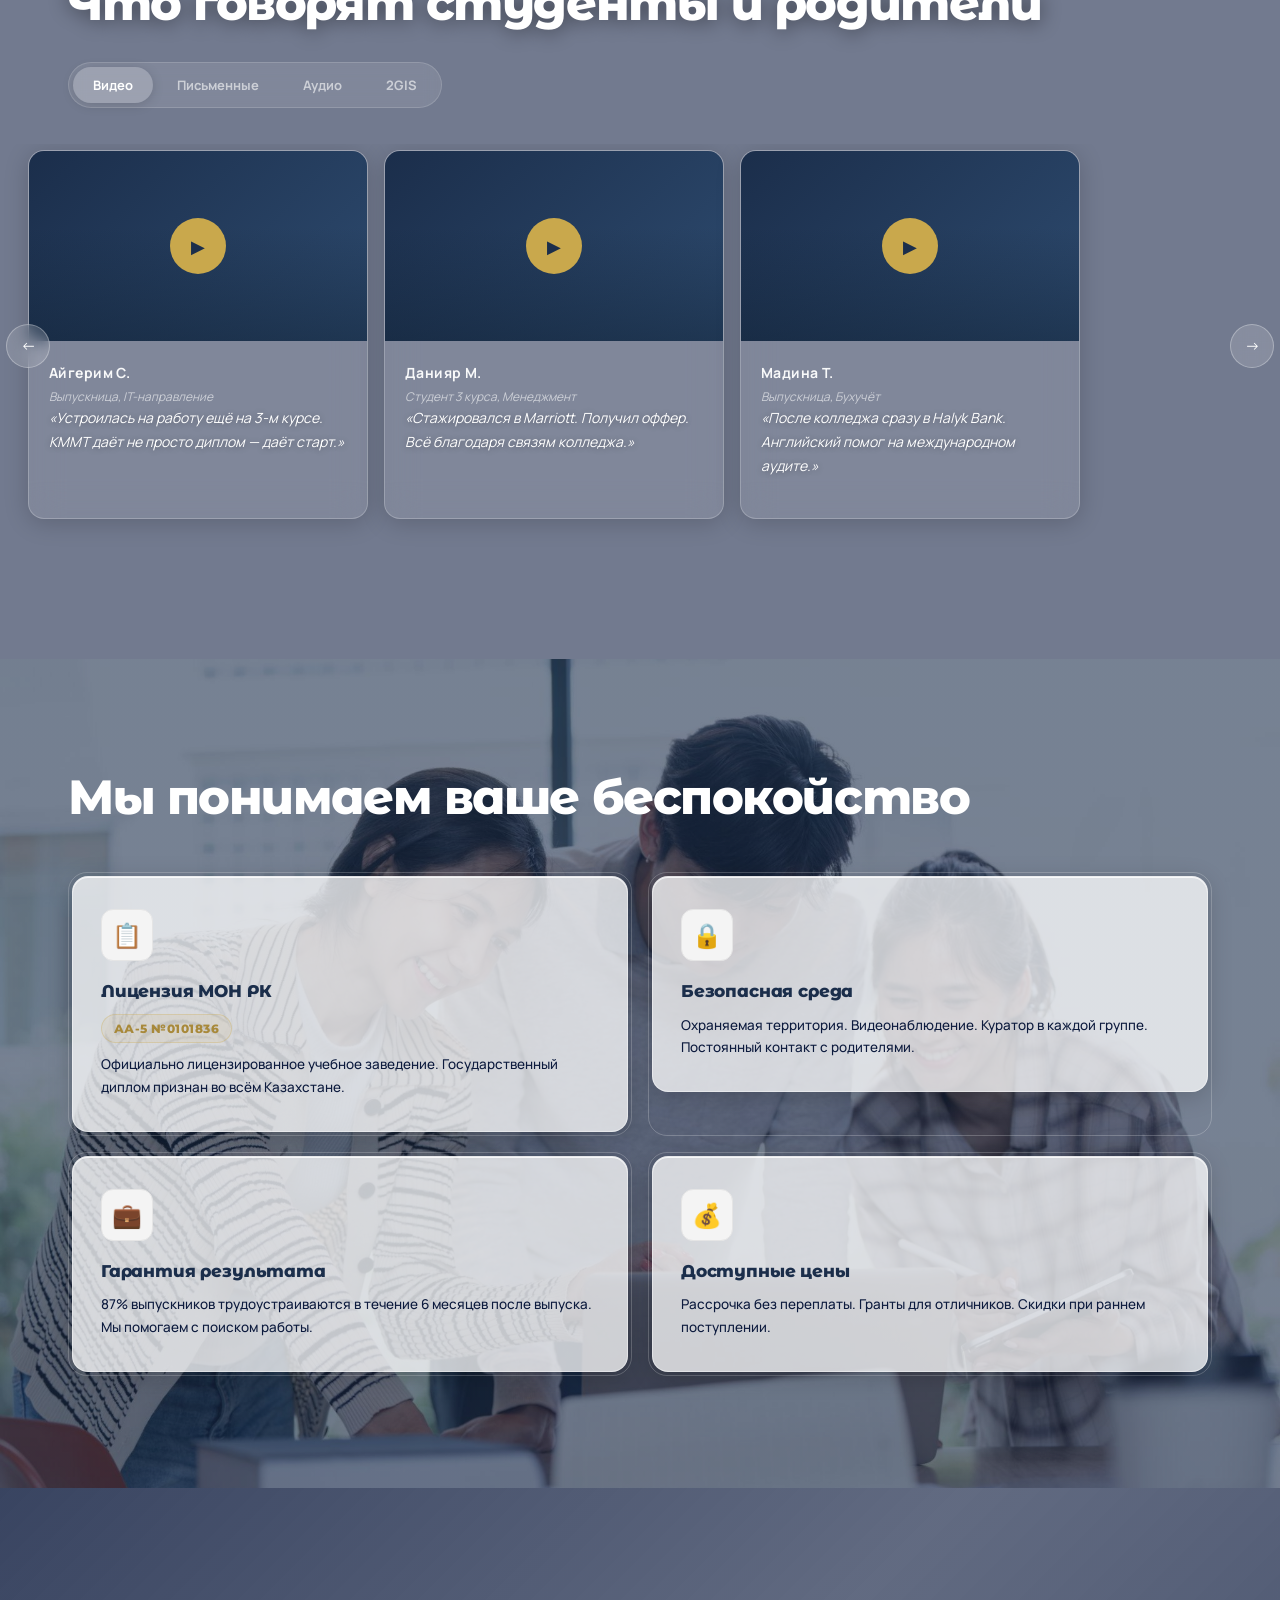
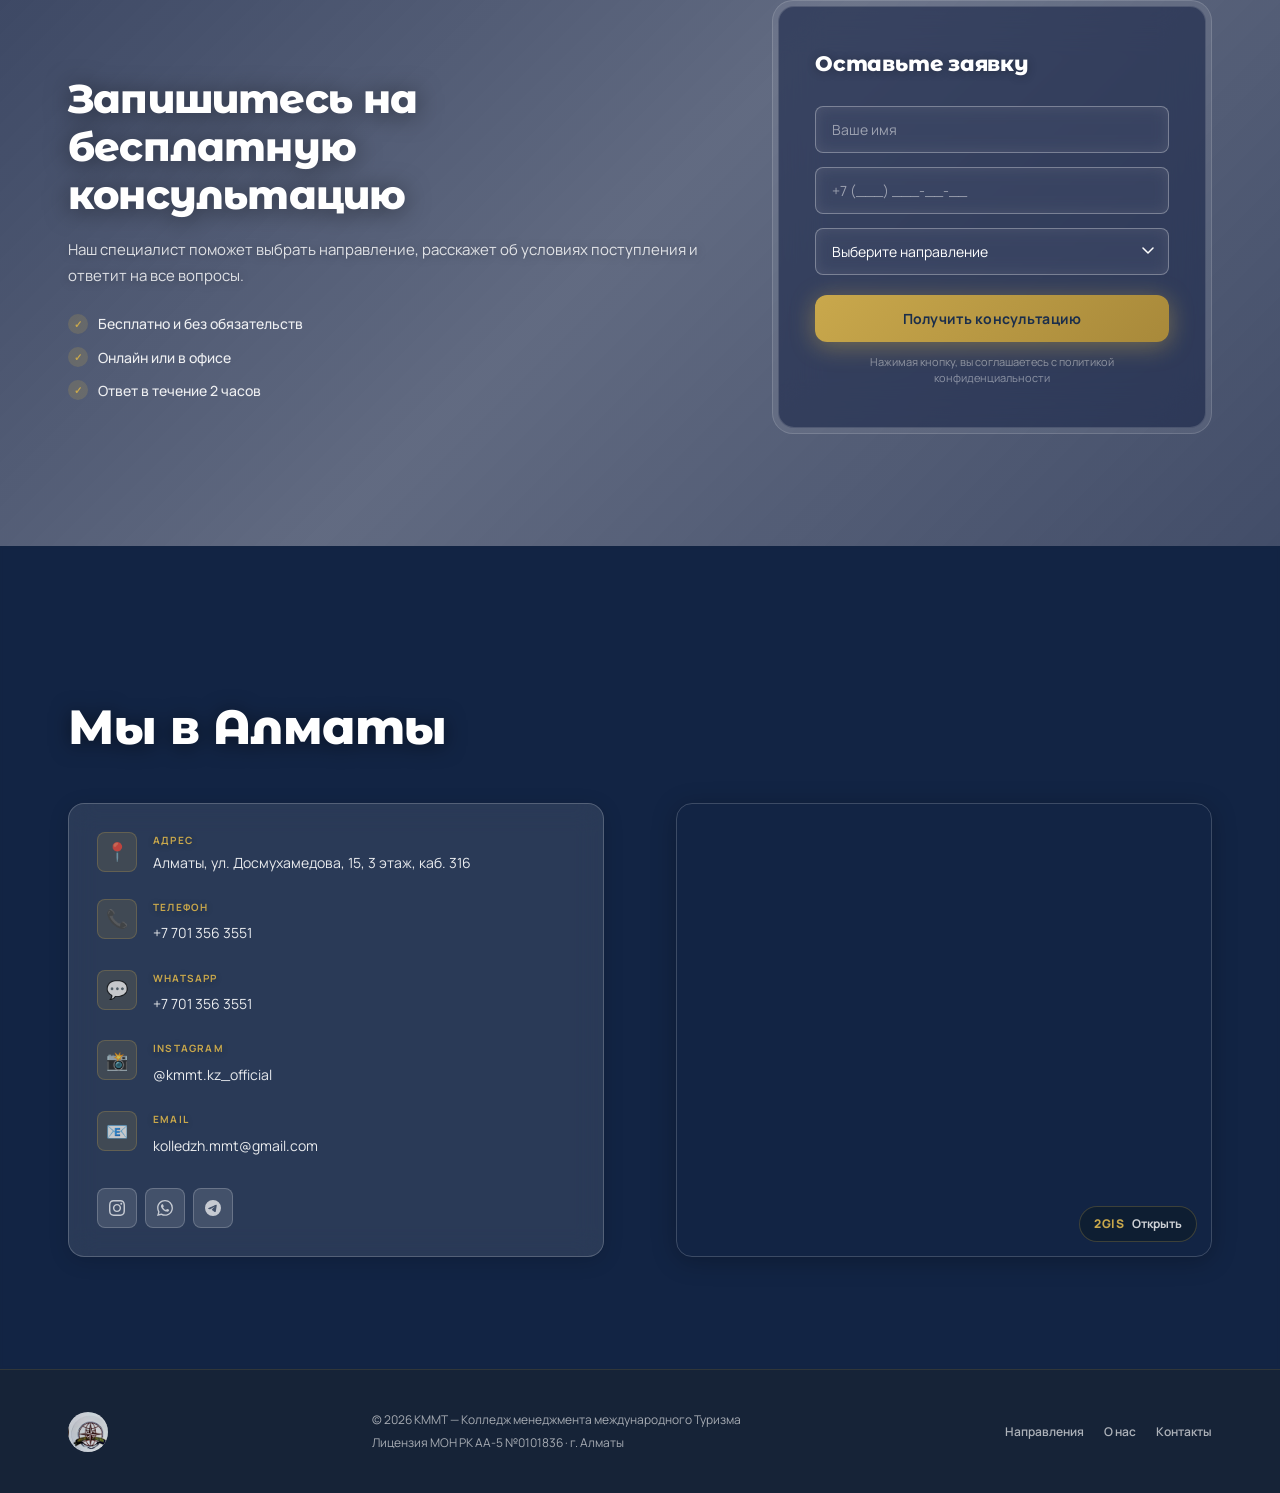
==== commit 5b0de1c3: "Формадағы бағыт таңдауды жаңарту: Бухгалтерия → AI & Автоматизация Co-Authored-By: Claude Sonnet 4.6" ====
--- a/index.html
+++ b/index.html
@@ -755,7 +755,7 @@
             <option value="" data-ru="Выберите направление" data-kz="Бағыт таңдаңыз">Выберите направление</option>
             <option value="it" data-ru="IT & Разработка" data-kz="IT & Бағдарламалау">IT & Разработка</option>
             <option value="management" data-ru="Туризм & Менеджмент" data-kz="Туризм & Менеджмент">Туризм & Менеджмент</option>
-            <option value="accounting" data-ru="Бухгалтерский учёт" data-kz="Бухгалтерлік есеп">Бухгалтерский учёт</option>
+            <option value="ai" data-ru="AI & Автоматизация" data-kz="AI & Автоматизация">AI & Автоматизация</option>
             <option value="personal" data-ru="Личный вопрос" data-kz="Жеке сұрақ">Личный вопрос</option>
           </select>
         </div>
--- a/styles.css
+++ b/styles.css
@@ -3289,22 +3289,25 @@
 }
 
 /* ===== COLLEGE FACTS ===== */
+.facts.section { padding: 48px 0; }
+.facts .section-label { margin-bottom: 8px; }
+.facts .section-title { font-size: clamp(1.25rem, 2.5vw, 1.75rem); margin-bottom: 8px; }
 .facts__lead {
-  max-width: 600px;
-  margin: 0 auto 2.5rem;
+  max-width: 560px;
+  margin: 0 auto 1.75rem;
   text-align: center;
   color: var(--text-muted);
-  font-size: 1rem;
+  font-size: 0.9rem;
 }
 .facts__grid {
   display: grid;
   grid-template-columns: repeat(4, 1fr);
-  gap: 1.25rem;
+  gap: 1rem;
 }
 .facts__item {
   background: var(--white);
   border-radius: var(--radius-lg);
-  padding: 1.75rem 1.5rem;
+  padding: 1.25rem 1.1rem;
   border: 1px solid var(--grey-2);
   transition:
     box-shadow var(--t-ui) var(--ease),
@@ -3315,26 +3318,27 @@
   transform: translateY(-2px);
 }
 .facts__icon {
-  font-size: 2rem;
-  margin-bottom: 1rem;
+  font-size: 1.5rem;
+  margin-bottom: 0.6rem;
   line-height: 1;
 }
 .facts__item h3 {
   font-family: var(--font-head);
-  font-size: 0.9rem;
+  font-size: 0.85rem;
   font-weight: 700;
   color: var(--dark);
-  margin-bottom: 0.5rem;
-  line-height: 1.35;
+  margin-bottom: 0.35rem;
+  line-height: 1.3;
 }
 .facts__item p {
-  font-size: 0.84rem;
+  font-size: 0.8rem;
   color: var(--text-muted);
-  line-height: 1.55;
+  line-height: 1.5;
 }
 @media (max-width: 1024px) {
   .facts__grid { grid-template-columns: repeat(2, 1fr); }
 }
 @media (max-width: 540px) {
-  .facts__grid { grid-template-columns: 1fr; }
-}
+  .facts.section { padding: 36px 0; }
+  .facts__grid { grid-template-columns: 1fr; gap: 0.75rem; }
+}
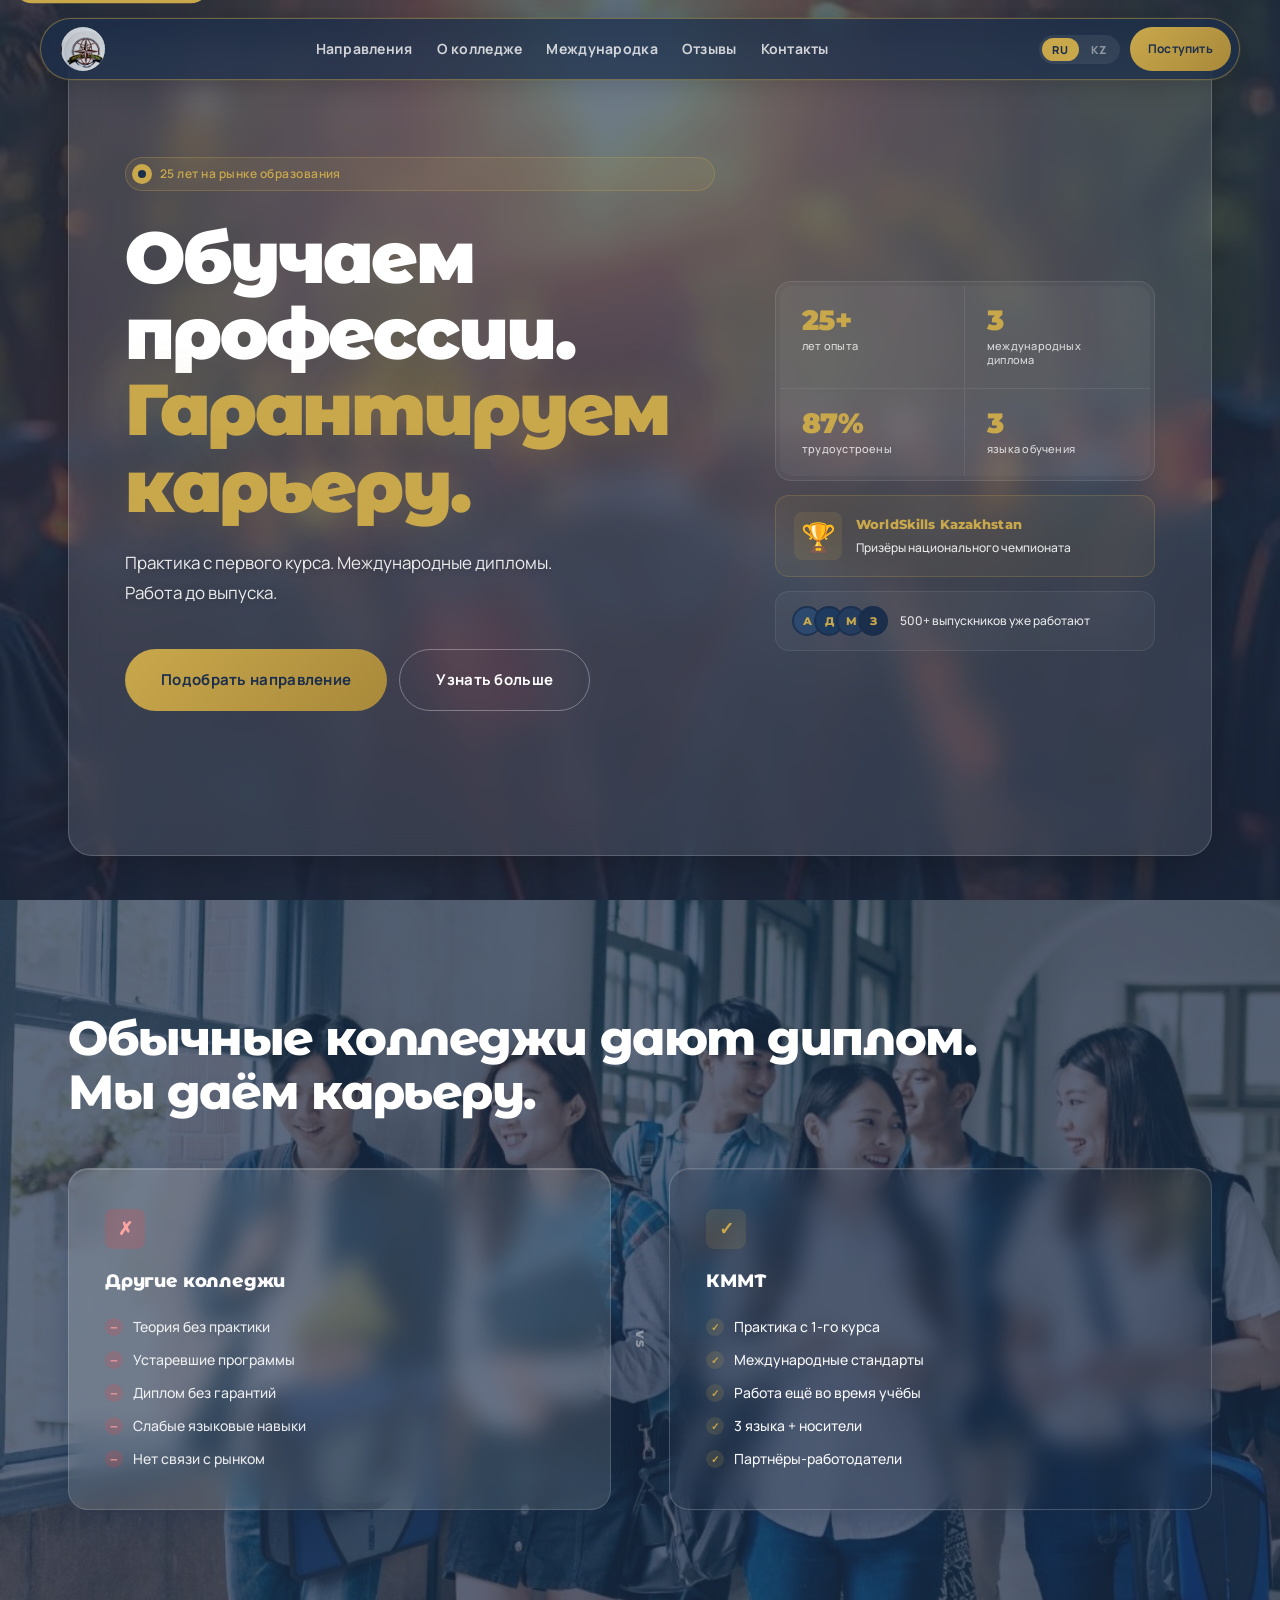
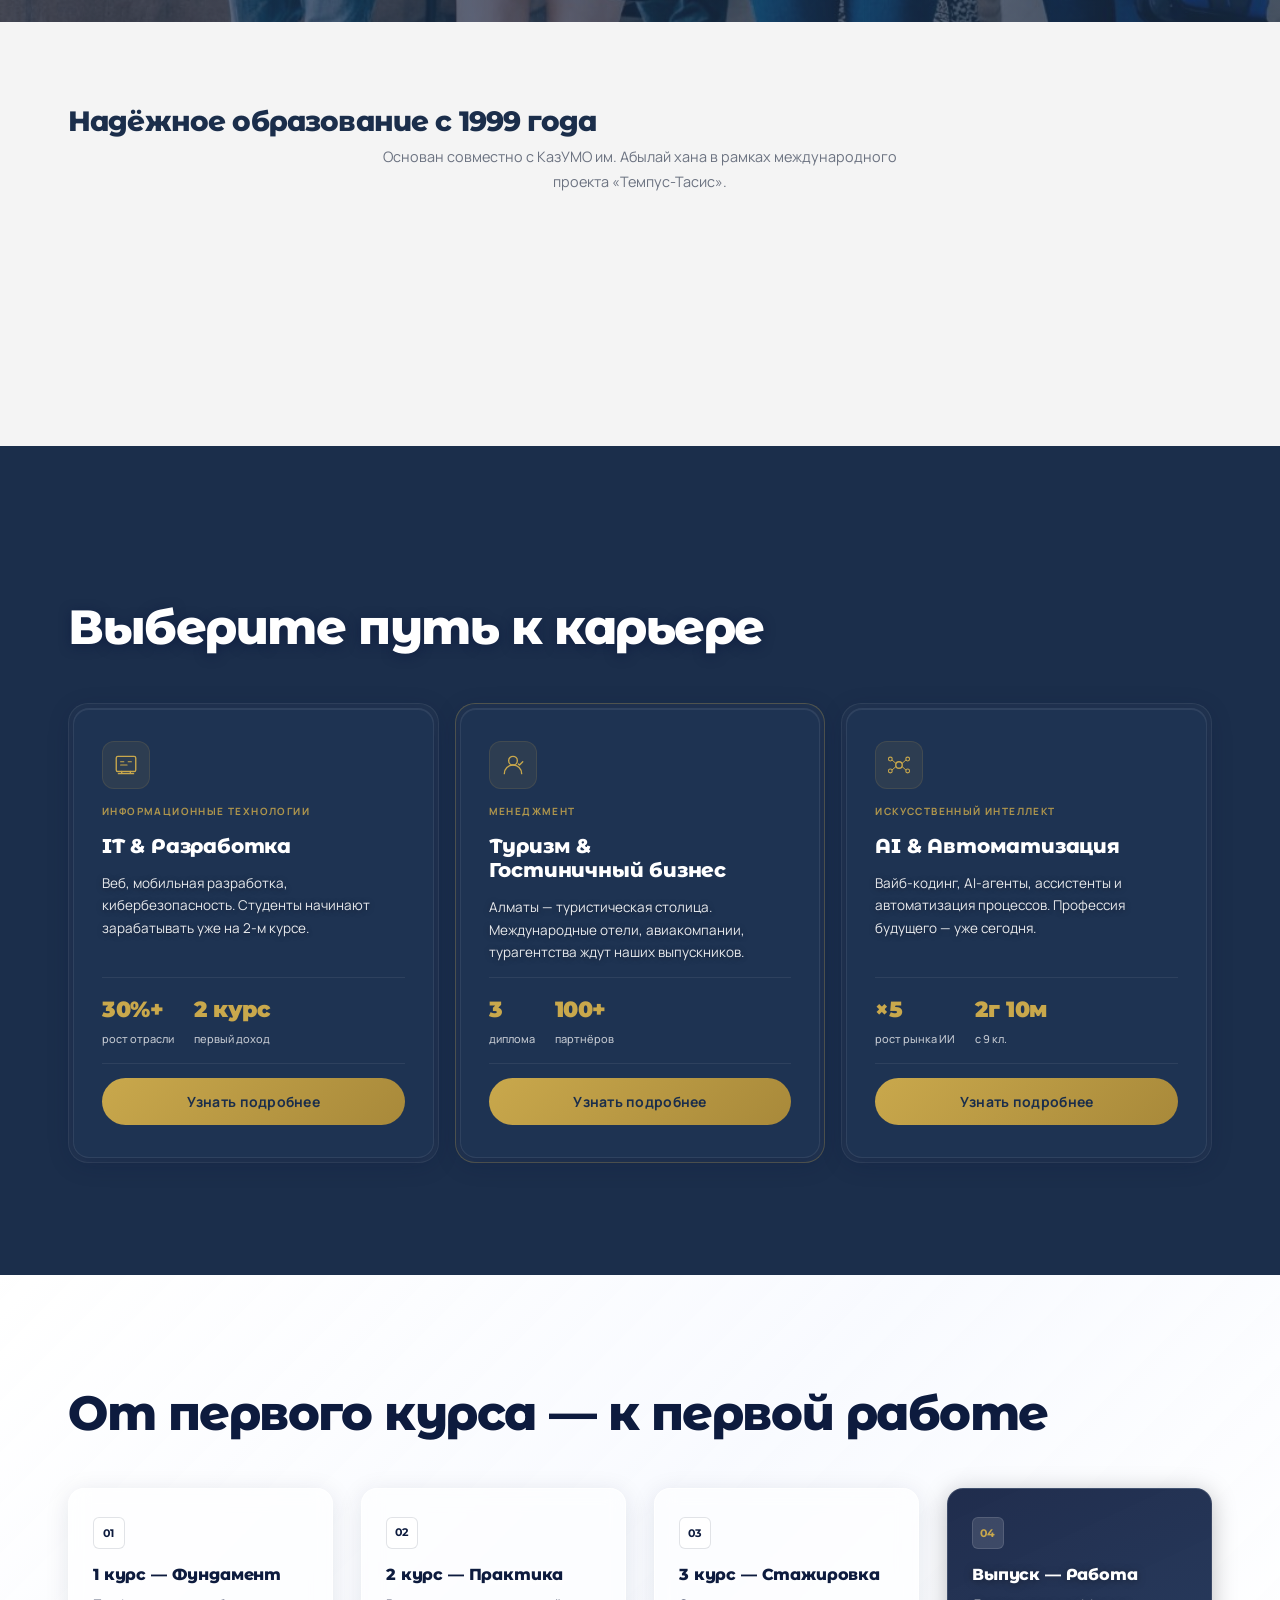
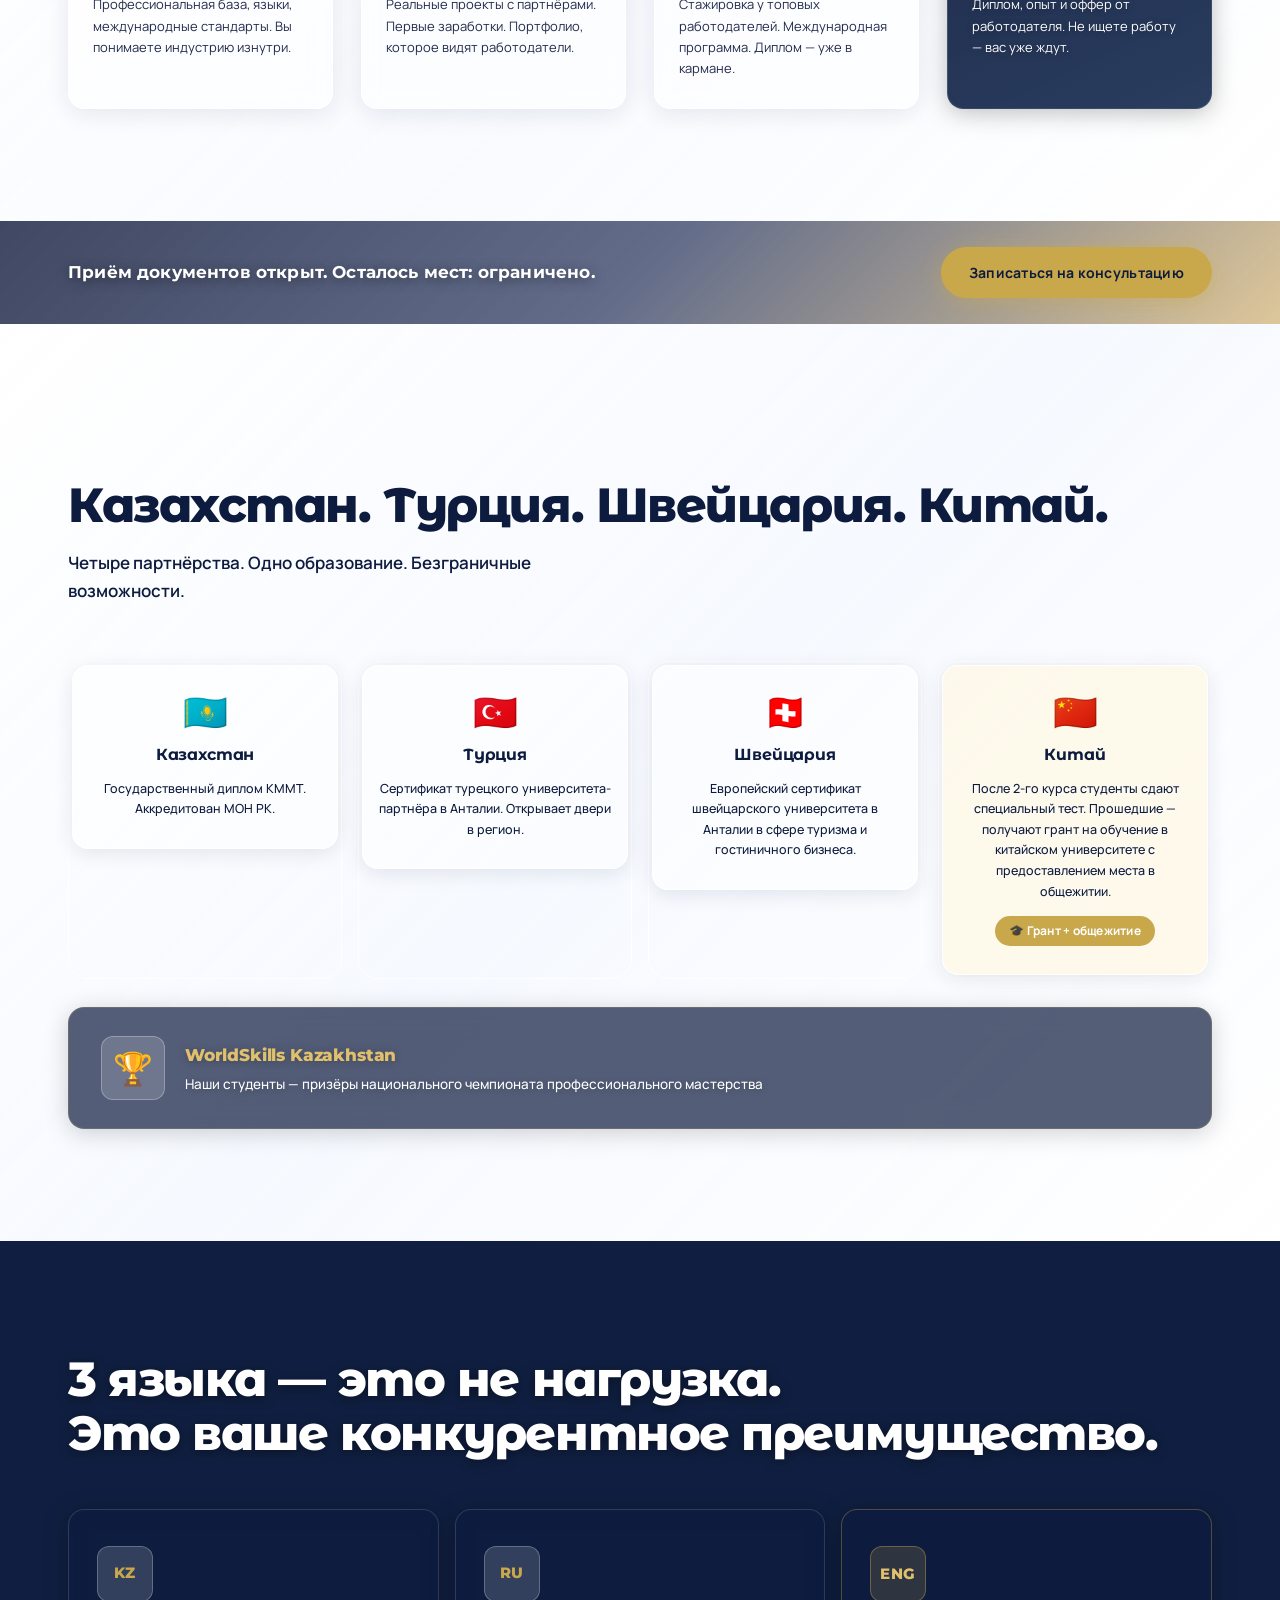
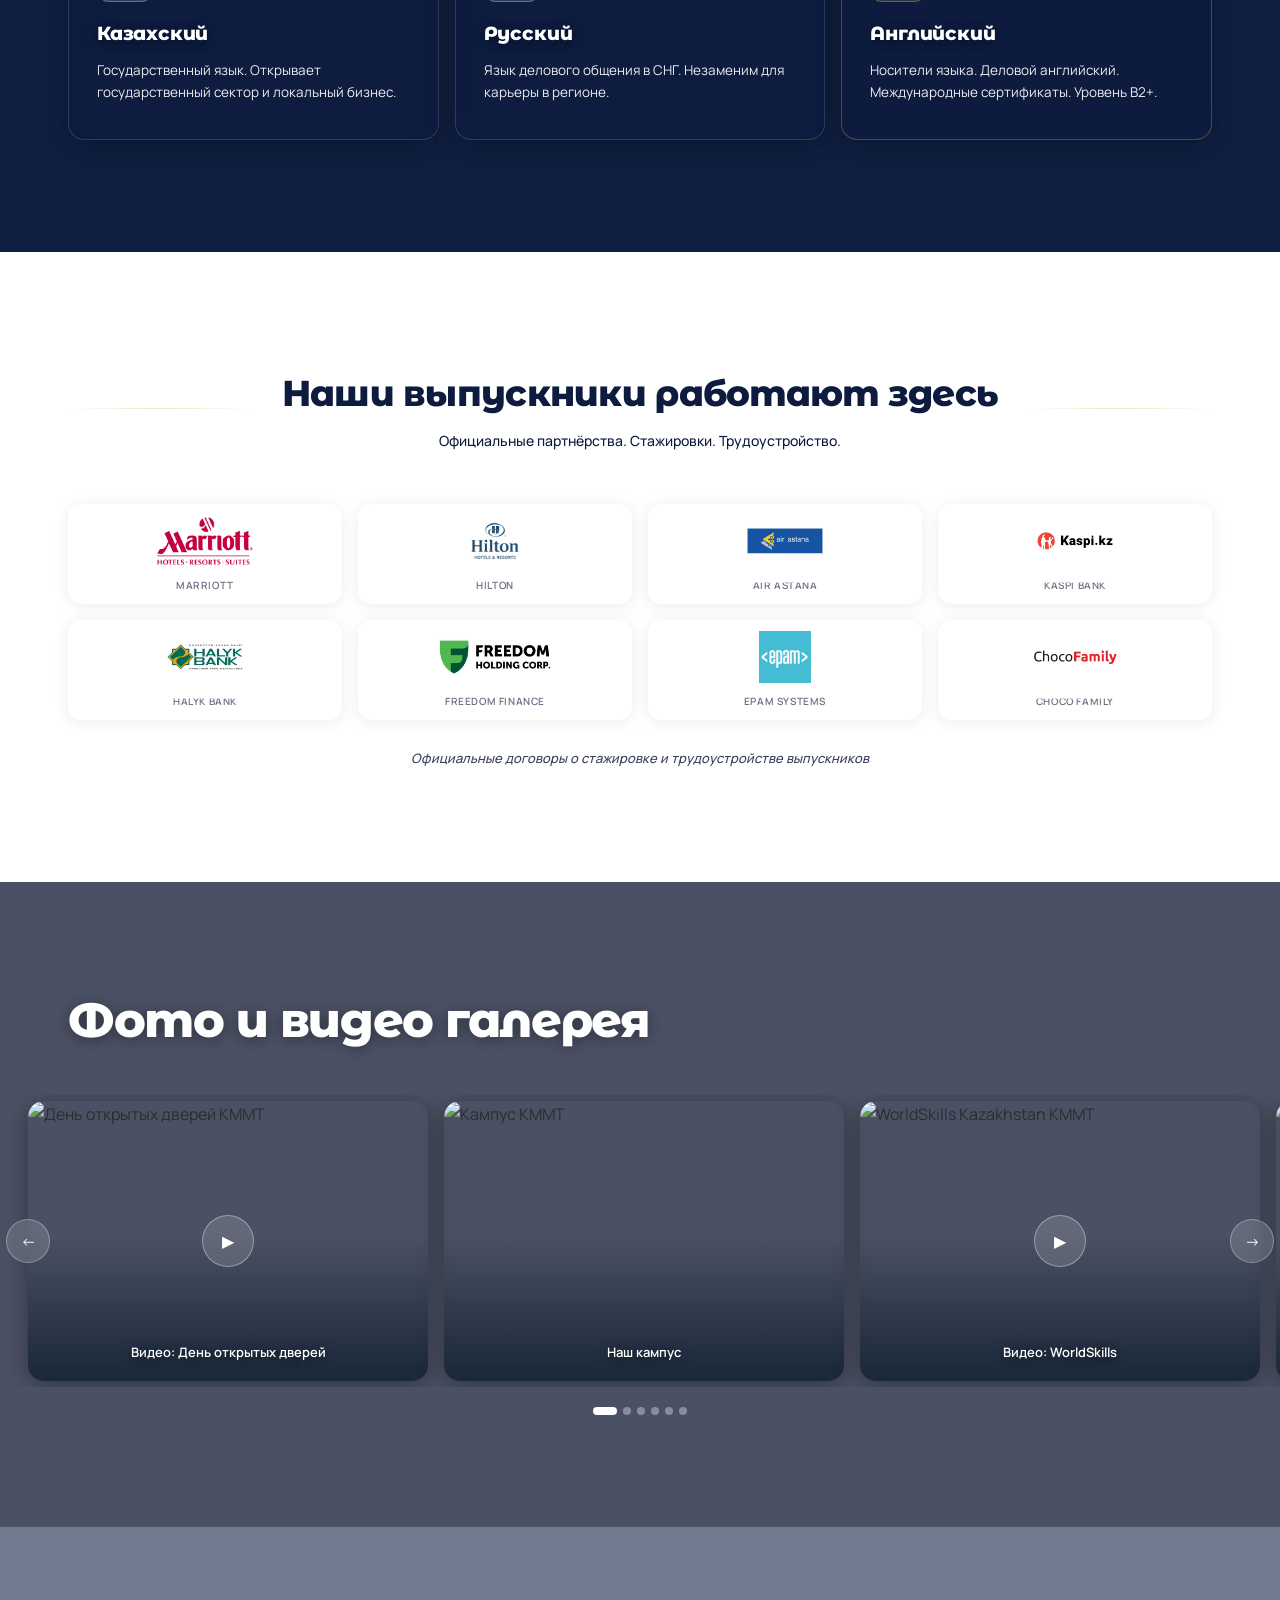
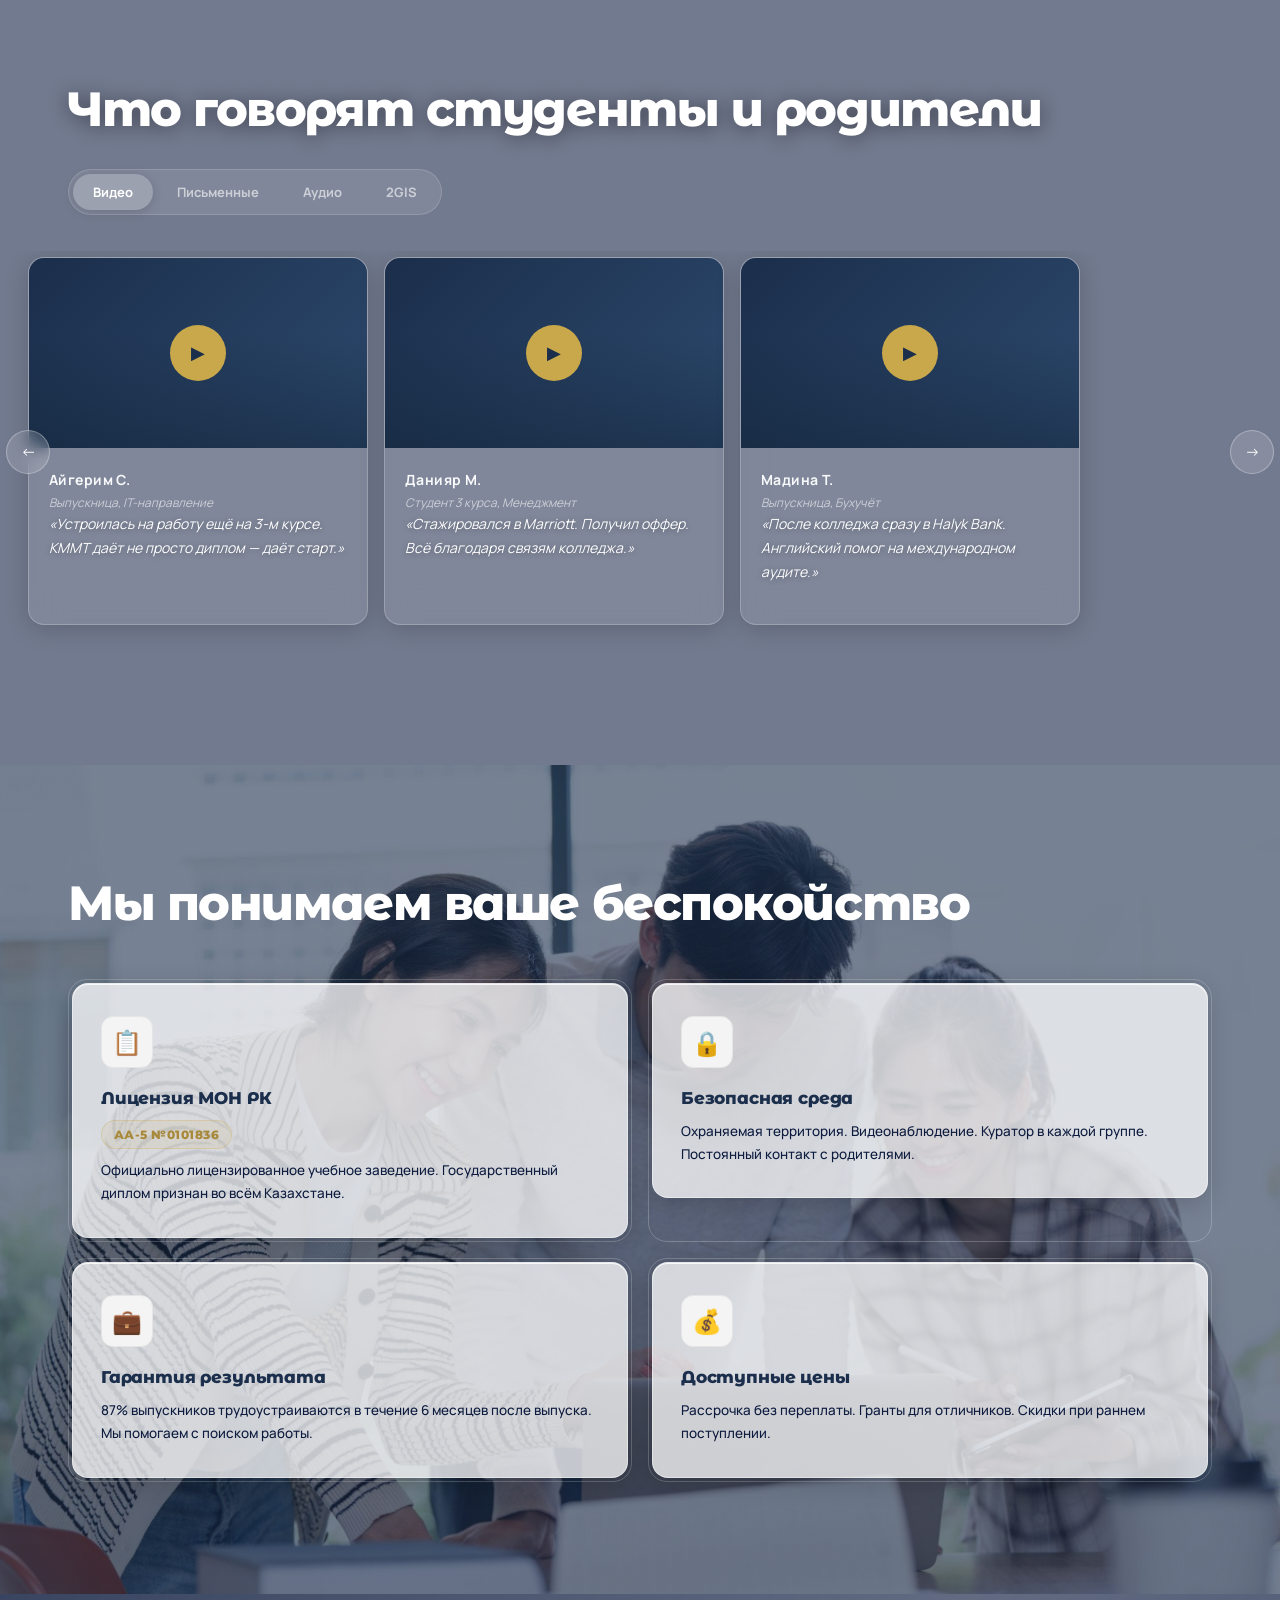
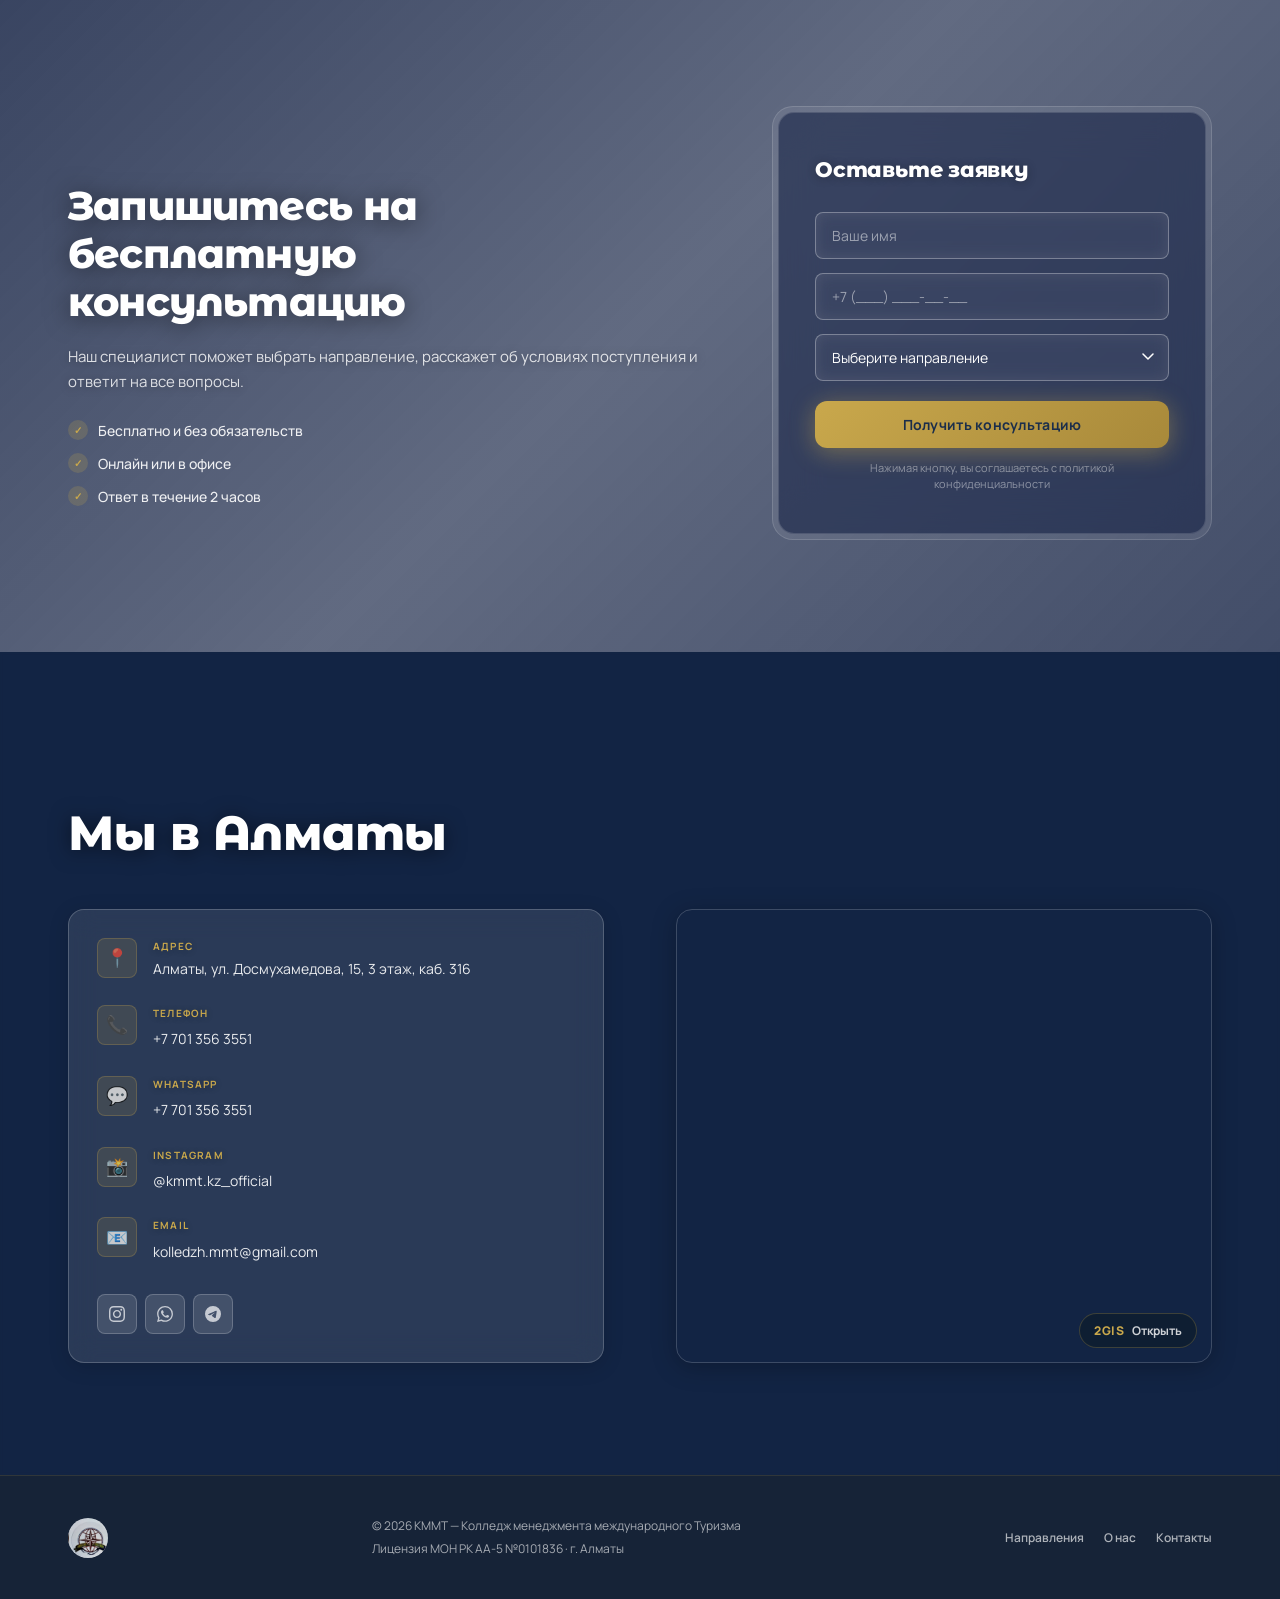
==== commit 69aef2fe: "Халықаралық секцияға Қытай серіктестігін қосу - Heading: Казахстан. Турция. Швейцария. Китай. - Türk" ====
--- a/index.html
+++ b/index.html
@@ -315,9 +315,9 @@
 <section class="international section" id="international">
   <div class="container">
     <div class="section-label" data-ru="Международная программа" data-kz="Халықаралық бағдарлама">Международная программа</div>
-    <h2 class="section-title" data-ru="Казахстан. Турция. Швейцария." data-kz="Қазақстан. Түркия. Швейцария.">Казахстан. Турция. Швейцария.</h2>
-    <p class="section-sub" data-ru="Три диплома. Одно образование. Безграничные возможности." data-kz="Үш диплом. Бір білім. Шексіз мүмкіндіктер.">Три диплома. Одно образование. Безграничные возможности.</p>
-    <div class="intl__grid">
+    <h2 class="section-title" data-ru="Казахстан. Турция. Швейцария. Китай." data-kz="Қазақстан. Түркия. Швейцария. Қытай.">Казахстан. Турция. Швейцария. Китай.</h2>
+    <p class="section-sub" data-ru="Четыре партнёрства. Одно образование. Безграничные возможности." data-kz="Төрт серіктестік. Бір білім. Шексіз мүмкіндіктер.">Четыре партнёрства. Одно образование. Безграничные возможности.</p>
+    <div class="intl__grid intl__grid--4">
       <div class="intl__card-shell">
         <div class="intl__card">
           <div class="intl__flag">🇰🇿</div>
@@ -329,14 +329,22 @@
         <div class="intl__card">
           <div class="intl__flag">🇹🇷</div>
           <h3 data-ru="Турция" data-kz="Түркия">Турция</h3>
-          <p data-ru="Сертификат турецкого партнёрского университета. Открывает двери в регион." data-kz="Түрік серіктес университетінің сертификаты. Аймаққа есік ашады.">Сертификат турецкого партнёрского университета. Открывает двери в регион.</p>
+          <p data-ru="Сертификат турецкого университета-партнёра в Анталии. Открывает двери в регион." data-kz="Анталиядағы серіктес түрік университетінің сертификаты. Аймаққа есік ашады.">Сертификат турецкого университета-партнёра в Анталии. Открывает двери в регион.</p>
         </div>
       </div>
       <div class="intl__card-shell">
         <div class="intl__card">
           <div class="intl__flag">🇨🇭</div>
           <h3 data-ru="Швейцария" data-kz="Швейцария">Швейцария</h3>
-          <p data-ru="Европейский сертификат в сфере гостиничного и туристического бизнеса." data-kz="Қонақ үй және туристік бизнес саласындағы еуропалық сертификат.">Европейский сертификат в сфере гостиничного и туристического бизнеса.</p>
+          <p data-ru="Европейский сертификат швейцарского университета в Анталии в сфере туризма и гостиничного бизнеса." data-kz="Анталиядағы швейцариялық университеттің туризм және қонақ үй ісі саласындағы еуропалық сертификаты.">Европейский сертификат швейцарского университета в Анталии.</p>
+        </div>
+      </div>
+      <div class="intl__card-shell intl__card-shell--china">
+        <div class="intl__card">
+          <div class="intl__flag">🇨🇳</div>
+          <h3 data-ru="Китай" data-kz="Қытай">Китай</h3>
+          <p data-ru="После 2-го курса студенты сдают специальный тест. Прошедшие — получают грант на обучение в китайском университете с предоставлением места в общежитии." data-kz="2-курстан кейін студенттер арнайы тест тапсырады. Өткендер — жатақхана берілген қытай университетінде грант алады.">После 2-го курса — специальный тест. Прошедшие получают грант на обучение в Китае с общежитием.</p>
+          <div class="intl__grant-badge" data-ru="🎓 Грант + общежитие" data-kz="🎓 Грант + жатақхана">🎓 Грант + общежитие</div>
         </div>
       </div>
     </div>
--- a/styles.css
+++ b/styles.css
@@ -1247,13 +1247,51 @@
   text-shadow: 0 1px 6px rgba(255, 255, 255, 0.65);
 }
 
-/* Grid layout — unchanged */
+/* Grid layout */
 .intl__grid {
   display: grid;
   grid-template-columns: repeat(3, 1fr);
   gap: 16px;
   margin-top: 48px;
   margin-bottom: 28px;
+}
+.intl__grid--4 {
+  grid-template-columns: repeat(4, 1fr);
+}
+
+/* China card highlight */
+.intl__card-shell--china {
+  border-color: rgba(201, 168, 76, 0.55);
+}
+.intl__card-shell--china .intl__card {
+  background: rgba(255, 248, 225, 0.65);
+}
+.intl__grant-badge {
+  display: inline-block;
+  margin-top: 14px;
+  padding: 5px 14px;
+  background: var(--gold);
+  color: #fff;
+  font-size: 12px;
+  font-weight: 700;
+  border-radius: 100px;
+  letter-spacing: 0.02em;
+}
+
+.intl__grid--4 .intl__card {
+  padding: 28px 16px;
+}
+.intl__grid--4 .intl__flag { font-size: 36px; margin-bottom: 12px; }
+.intl__grid--4 .intl__card h3 { font-size: 16px; }
+.intl__grid--4 .intl__card p { font-size: 12.5px; }
+
+@media (max-width: 1100px) {
+  .intl__grid--4 { grid-template-columns: repeat(2, 1fr); }
+  .intl__grid--4 .intl__card { padding: 32px 20px; }
+  .intl__grid--4 .intl__flag { font-size: 40px; }
+}
+@media (max-width: 540px) {
+  .intl__grid--4 { grid-template-columns: 1fr; }
 }
 
 /* Step 5: card shells — glass ring */
